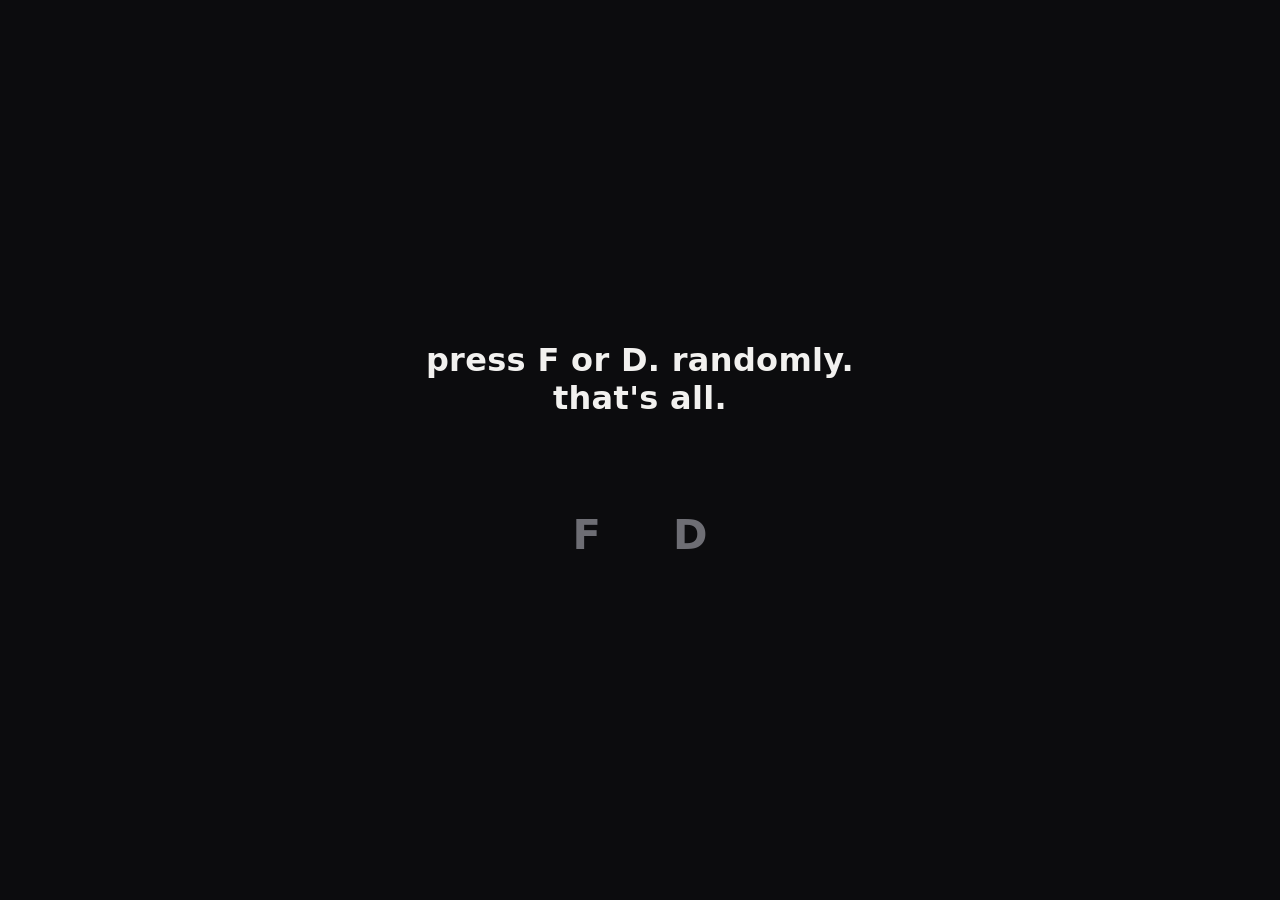
==== index.html @ d1024413 "Ease the pulse, slow drift 30%, fade node labels in over 200ms Co-Authored-By: Claude Fable 5 <norep" ====
<!doctype html>
<html lang="en">
<head>
<meta charset="utf-8">
<title>the oracle</title>
<style>
  :root{
    --void:#0C0C0E;
    --white:#F2F1EF;
    --red:#C96A5E;
    --red-hot:#E2574D;
    --dim:#6E6E74;
  }
  *{margin:0;padding:0;box-sizing:border-box}
  html,body{height:100%}
  body{
    background:var(--void);
    color:var(--white);
    font-family:Archivo,system-ui,-apple-system,sans-serif;
    overflow:hidden;
    user-select:none;
  }
  #map{position:fixed;inset:0;transition:opacity 1.4s ease}
  main{
    position:fixed;inset:0;
    display:flex;flex-direction:column;
    align-items:center;justify-content:center;text-align:center;
    pointer-events:none;
    transition:opacity 1.4s ease;
  }
  #speech{
    font-weight:700;font-size:2rem;letter-spacing:.01em;
    min-height:2.8rem;max-width:32rem;
    transition:opacity .9s ease;
  }
  #seal{
    font-weight:300;font-size:.9rem;color:var(--dim);
    letter-spacing:.05em;
    margin-top:1.1rem;min-height:1.3rem;
  }
  #seal .chip{
    display:inline-block;width:.55em;height:.8em;
    background:var(--red);opacity:.7;border-radius:1px;
    margin-right:.5em;vertical-align:-8%;
  }
  #seal .hit{color:var(--red-hot)}
  #seal .miss{color:var(--white)}
  #keys{margin-top:3.4rem;display:flex;gap:4.5rem;pointer-events:auto}
  #keys span{
    font-weight:700;font-size:2.6rem;color:var(--dim);cursor:pointer;
    transition:color .15s ease,transform .15s ease;
  }
  #keys span.lit{color:var(--white);transform:scale(1.08)}
  #readout{
    position:fixed;left:0;right:0;bottom:2.2rem;text-align:center;
    font-weight:300;font-size:.8rem;color:var(--dim);letter-spacing:.1em;
  }
  #acc{color:var(--red);margin-left:1.4rem}
  #end{
    position:fixed;inset:0;display:none;
    flex-direction:column;align-items:center;justify-content:center;
    text-align:center;background:var(--void);
    opacity:0;transition:opacity 1.6s ease;
  }
  #score{font-weight:700;font-size:2.2rem;letter-spacing:.02em}
  #tell{font-weight:300;font-size:1rem;color:var(--white);margin-top:1.6rem;max-width:30rem}
  #lore{font-weight:300;font-size:.8rem;color:var(--dim);margin-top:2.4rem;max-width:26rem;line-height:1.6}
  #actions{margin-top:3rem;display:flex;gap:3rem}
  #actions span{
    font-weight:300;font-size:.85rem;color:var(--red);
    letter-spacing:.12em;cursor:pointer;
  }
  #actions span:hover{color:var(--red-hot)}
  #credit{
    position:fixed;left:0;right:0;bottom:1.4rem;text-align:center;
    font-weight:300;font-size:.7rem;color:var(--dim);opacity:.6;letter-spacing:.08em;
  }
</style>
</head>
<body>
<canvas id="map"></canvas>
<main id="main">
  <div id="speech"></div>
  <div id="seal"></div>
  <div id="keys"><span id="keyF">F</span><span id="keyD">D</span></div>
  <div id="readout"><span id="count"></span><span id="acc"></span></div>
</main>
<div id="end">
  <div id="score"></div>
  <div id="tell"></div>
  <div id="lore">aaronson's program hit 70&ndash;80% against his students. one student
    scored 50%. he said he just used his free will.</div>
  <div id="actions"><span id="copy">copy result</span><span id="again">again</span></div>
  <div id="credit">after scott aaronson &middot; quantum computing since democritus</div>
</div>
<script>
(()=>{
'use strict';
const $=id=>document.getElementById(id);
const speechEl=$('speech'),sealEl=$('seal'),countEl=$('count'),accEl=$('acc'),
      mainEl=$('main'),endEl=$('end'),scoreEl=$('score'),tellEl=$('tell'),
      copyEl=$('copy'),againEl=$('again'),cv=$('map'),g=cv.getContext('2d');
const TOTAL=100;

/* ---------- prediction model: 5-gram with backoff ---------- */
const table=new Map(); // context string (length 0..4) -> {F,D}
const bucket=c=>{let t=table.get(c);if(!t){t={F:0,D:0};table.set(c,t)}return t};
function predict(h){
  for(let n=Math.min(4,h.length);n>=0;n--){
    const t=table.get(h.slice(h.length-n).join(''));
    if(t&&t.F!==t.D)return t.F>t.D?'F':'D';
  }
  return Math.random()<.5?'F':'D';
}
function learn(h,key){
  for(let n=0;n<=Math.min(4,h.length);n++)
    bucket(h.slice(h.length-n).join(''))[key]++;
}

/* ---------- map: 16 context nodes, real edges only ---------- */
const CTXS=[];
for(let i=0;i<16;i++)
  CTXS.push([3,2,1,0].map(b=>(i>>b)&1?'D':'F').join(''));
const nodes=CTXS.map((label,i)=>({label,bx:0,by:0,x:0,y:0,phase:i*2.39,visits:0,born:0}));
const nodeByCtx={};nodes.forEach(n=>nodeByCtx[n.label]=n);
const edges=new Map(); // "AAAA>BBBB" -> count
const pulses=[];
const PULSE_MS=600;
const DRIFT=2.1e-4;

function mulberry32(a){return function(){a|=0;a=a+0x6D2B79F5|0;let t=Math.imul(a^a>>>15,1|a);t=t+Math.imul(t^t>>>7,61|t)^t;return((t^t>>>14)>>>0)/4294967296}}

function layout(){
  // jittered grid: 2 cols x 4 rows per side band, center column kept clear
  const w=innerWidth,h=innerHeight;
  const m=Math.max(60,w*.05),cc=Math.min(260,w*.24);
  const rnd=mulberry32(7);
  const cells=[];
  for(const [x0,x1] of [[m,w/2-cc],[w/2+cc,w-m]]){
    const cw=(x1-x0)/2,ch=(h-2*m)/4;
    for(let r=0;r<4;r++)for(let c=0;c<2;c++)
      cells.push({x:x0+cw*(c+.5),y:m+ch*(r+.5),jx:cw*.5,jy:ch*.5});
  }
  const order=cells.map((_,i)=>i);
  for(let i=order.length-1;i>0;i--){
    const j=Math.floor(rnd()*(i+1));
    [order[i],order[j]]=[order[j],order[i]];
  }
  nodes.forEach((n,i)=>{
    const cell=cells[order[i]];
    n.bx=cell.x+(rnd()-.5)*cell.jx;
    n.by=cell.y+(rnd()-.5)*cell.jy;
  });
}
function resize(){
  const dpr=devicePixelRatio||1;
  cv.width=innerWidth*dpr;cv.height=innerHeight*dpr;
  g.setTransform(dpr,0,0,dpr,0,0);
  layout();
}
addEventListener('resize',resize);
resize();

function draw(now){
  requestAnimationFrame(draw);
  g.clearRect(0,0,innerWidth,innerHeight);
  for(const n of nodes){
    n.x=n.bx+Math.sin(now*DRIFT+n.phase)*12;
    n.y=n.by+Math.cos(now*DRIFT*.8+n.phase*1.7)*9;
  }
  const cur=(!done&&hist.length>=4)?hist.slice(-4).join(''):null;
  // edges: only transitions actually made
  for(const [k,c] of edges){
    const i=k.indexOf('>');
    const a=nodeByCtx[k.slice(0,i)],b=nodeByCtx[k.slice(i+1)];
    g.strokeStyle=`rgba(210,214,220,${Math.min(.14+(c-1)*.03,.38)})`;
    g.lineWidth=Math.min(.6+(c-1)*.18,2.2);
    g.beginPath();
    if(a===b)g.arc(a.x,a.y,10,0,2*Math.PI);
    else{g.moveTo(a.x,a.y);g.lineTo(b.x,b.y)}
    g.stroke();
  }
  // pulse traveling the edge just taken
  for(let i=pulses.length-1;i>=0;i--){
    const pl=pulses[i],p=(now-pl.t0)/PULSE_MS;
    if(p>=1){pulses.splice(i,1);continue}
    const q=1-Math.pow(1-p,3),alpha=.9*Math.pow(1-p,1.6); // fast start, slow fade
    let x,y;
    if(pl.a===pl.b){
      const ang=-Math.PI/2+q*2*Math.PI;
      x=pl.a.x+Math.cos(ang)*10;y=pl.a.y+Math.sin(ang)*10;
    }else{
      x=pl.a.x+(pl.b.x-pl.a.x)*q;y=pl.a.y+(pl.b.y-pl.a.y)*q;
    }
    g.fillStyle=`rgba(226,87,77,${alpha})`;
    g.beginPath();g.arc(x,y,2.4,0,2*Math.PI);g.fill();
  }
  // node labels: visible only once visited; current context glows
  g.font='11px Archivo, system-ui, sans-serif';
  g.textAlign='center';g.textBaseline='middle';
  for(const n of nodes){
    const isCur=n.label===cur;
    if(!n.visits&&!isCur)continue;
    let a=isCur?.95:Math.min(.12+n.visits*.055,.8);
    a*=Math.min(1,(now-n.born)/200); // 200ms fade-in on first appearance
    g.fillStyle=isCur?`rgba(226,87,77,${a})`:`rgba(201,106,94,${a})`;
    if(isCur){g.shadowColor='rgba(226,87,77,.8)';g.shadowBlur=10}
    g.fillText(n.label,n.x,n.y);
    g.shadowBlur=0;
  }
}
requestAnimationFrame(draw);

/* ---------- session state ---------- */
let hist=[],presses=0,correct=0,streak=0,done=false,sealed=null;
let remarks=0,lastRemark=-99;
const fired=new Set();

/* ---------- machine speech ---------- */
let fadeT=null;
function say(line,fadeMs){
  clearTimeout(fadeT);
  speechEl.style.opacity=0;
  setTimeout(()=>{
    speechEl.textContent=line;
    speechEl.style.opacity=1;
    if(fadeMs)fadeT=setTimeout(()=>speechEl.style.opacity=0,fadeMs);
  },400);
}
function tryRemark(id,line){
  if(fired.has(id)||remarks>=6||presses-lastRemark<5)return;
  fired.add(id);remarks++;lastRemark=presses;
  say(line,5000);
}
function altRate(a){
  if(a.length<2)return 0;
  let s=0;for(let i=1;i<a.length;i++)if(a[i]!==a[i-1])s++;
  return s/(a.length-1);
}

/* ---------- press flow ---------- */
let sealTimer=null;
function flash(key){
  const el=$('key'+key);
  el.classList.add('lit');
  setTimeout(()=>el.classList.remove('lit'),150);
}
function press(key){
  if(done)return;
  flash(key);
  const guess=sealed;              // committed before this press
  const hit=guess===key;
  if(hit){correct++;streak++}else streak=0;
  learn(hist,key);
  const prev=hist.length>=4?hist.slice(-4).join(''):null;
  hist.push(key);presses++;
  const cur=hist.length>=4?hist.slice(-4).join(''):null;
  if(cur){
    const n=nodeByCtx[cur];
    if(n.visits===0)n.born=performance.now();
    n.visits++;
  }
  if(prev&&cur){
    const k=prev+'>'+cur;
    edges.set(k,(edges.get(k)||0)+1);
    pulses.push({a:nodeByCtx[prev],b:nodeByCtx[cur],t0:performance.now()});
  }
  sealed=predict(hist);            // commit for the NEXT press, before it happens
  // readout: numbers only from act 2 on; accuracy only in act 3
  if(presses>=15)countEl.textContent=presses+' / '+TOTAL;
  if(presses>=30)accEl.textContent=Math.round(100*correct/presses)+'%';
  // sealed guess: act 2 onward
  if(presses+1>=16){
    if(presses>=16)
      sealEl.innerHTML=hit
        ?'<span class="hit">✓</span> it guessed '+guess+' — hit'
        :'<span class="miss">✗</span> it guessed '+guess+' — miss';
    clearTimeout(sealTimer);
    sealTimer=setTimeout(()=>{
      if(!done)sealEl.innerHTML='<span class="chip"></span>prediction sealed';
    },700);
  }
  // speech
  if(presses===10)say('keep going.',4000);
  if(presses>=31){
    if(streak===8)tryRemark('s8','that was a pattern too.');
    else if(streak===5)tryRemark('s5','you alternate when you get nervous.');
    else if(presses>=50&&correct/presses<.45)tryRemark('hard',"you're harder than most.");
    else if(presses>=46&&!fired.has('shift')&&
      Math.abs(altRate(hist.slice(-15))-altRate(hist.slice(-30,-15)))>.4)
      tryRemark('shift','trying something new. noted.');
  }
  if(presses>=TOTAL)finish();
}
addEventListener('keydown',e=>{
  if(e.repeat)return;
  const k=e.key.toLowerCase();
  if(k==='f')press('F');else if(k==='d')press('D');
});
$('keyF').addEventListener('click',()=>press('F'));
$('keyD').addEventListener('click',()=>press('D'));

/* ---------- ending ---------- */
function observation(){
  const alt=altRate(hist);
  let run=1,best=1;
  for(let i=1;i<hist.length;i++){run=hist[i]===hist[i-1]?run+1:1;if(run>best)best=run}
  if(alt>.6)return'your tell: you alternate. '+Math.round(alt*100)+'% of your presses switched keys.';
  if(best<=3)return'your tell: you never pressed the same key four times.';
  let bc=null,bp=0,bk='';
  for(const c of CTXS){
    const t=table.get(c);if(!t)continue;
    const tot=t.F+t.D;if(tot<6)continue;
    const p=Math.max(t.F,t.D)/tot;
    if(p>bp){bp=p;bc=c;bk=t.F>=t.D?'F':'D'}
  }
  if(bc&&bp>.65)return'your tell: after '+bc+' you pressed '+bk+' '+Math.round(bp*100)+'% of the time.';
  return'your longest run of one key: '+best+'.';
}
function finish(){
  done=true;
  clearTimeout(sealTimer);
  scoreEl.textContent='FREE WILL SCORE: '+(100-correct)+'%';
  tellEl.textContent=observation();
  mainEl.style.opacity=0;cv.style.opacity=0;
  setTimeout(()=>{
    endEl.style.display='flex';
    requestAnimationFrame(()=>endEl.style.opacity=1);
  },900);
}
copyEl.addEventListener('click',()=>{
  const url=location.protocol.startsWith('http')?' '+location.href:'';
  navigator.clipboard.writeText(
    'The machine predicted my keypresses '+correct+'% of the time.\n'+
    'Free Will Score: '+(100-correct)+'%. Can you be random?'+url
  ).then(()=>{copyEl.textContent='copied'});
});
againEl.addEventListener('click',()=>{
  // round two: the learned table (and the map it built) persists
  hist=[];presses=0;correct=0;streak=0;done=false;
  remarks=0;lastRemark=-99;fired.clear();
  sealed=predict(hist);
  sealEl.innerHTML='';countEl.textContent='';accEl.textContent='';
  copyEl.textContent='copy result';
  endEl.style.opacity=0;
  setTimeout(()=>{
    endEl.style.display='none';
    mainEl.style.opacity=1;cv.style.opacity=1;
  },700);
  say("press F or D. randomly. that's all.");
});

/* ---------- open ---------- */
sealed=predict(hist);
say("press F or D. randomly. that's all.");
})();
</script>
</body>
</html>
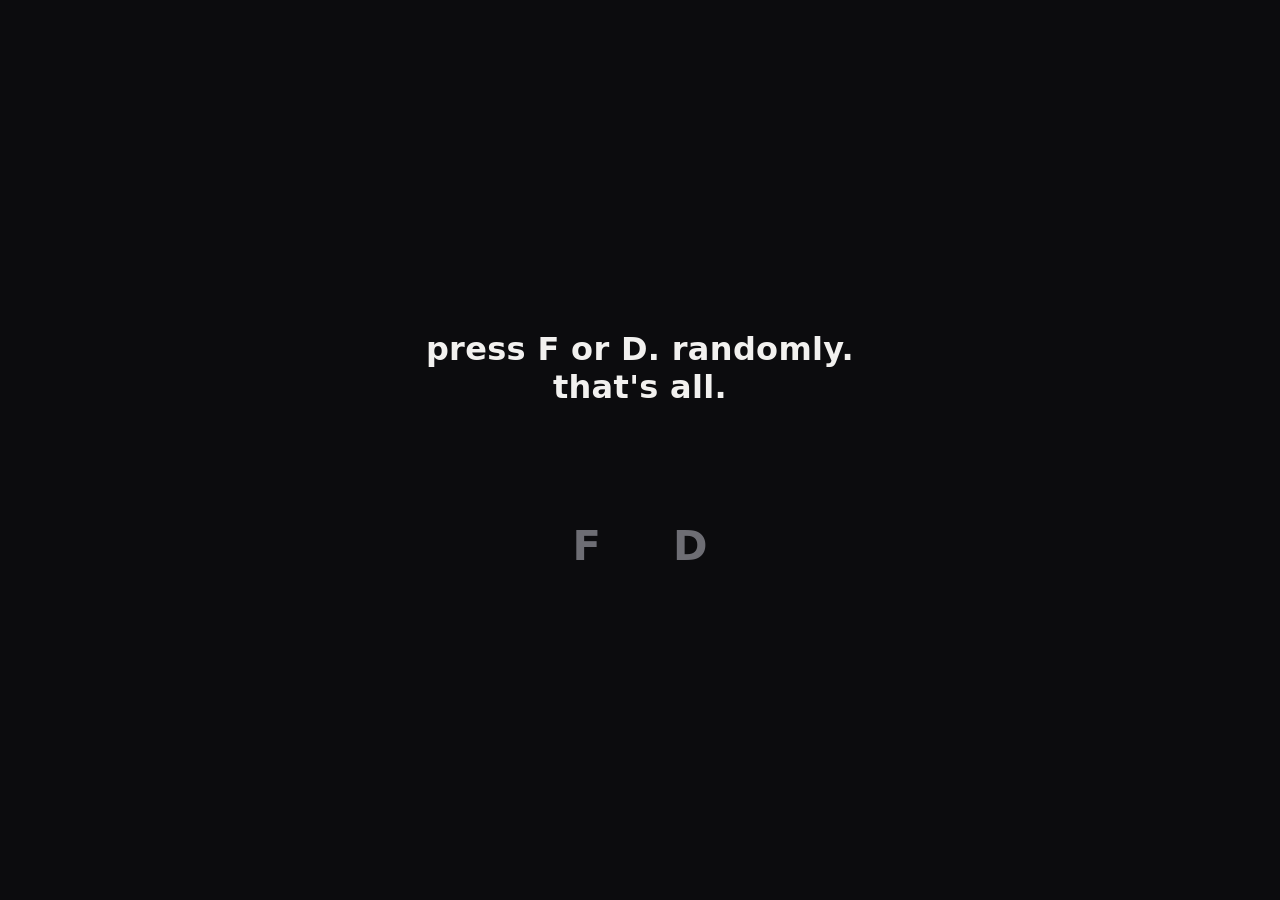
==== commit 2699c425: "Shrink seal microcopy to 0.8rem and widen its gap from the headline Co-Authored-By: Claude Fable 5 <" ====
--- a/index.html
+++ b/index.html
@@ -34,9 +34,9 @@
     transition:opacity .9s ease;
   }
   #seal{
-    font-weight:300;font-size:.9rem;color:var(--dim);
+    font-weight:300;font-size:.8rem;color:var(--dim);
     letter-spacing:.05em;
-    margin-top:1.1rem;min-height:1.3rem;
+    margin-top:2.6rem;min-height:1.2rem;
   }
   #seal .chip{
     display:inline-block;width:.55em;height:.8em;
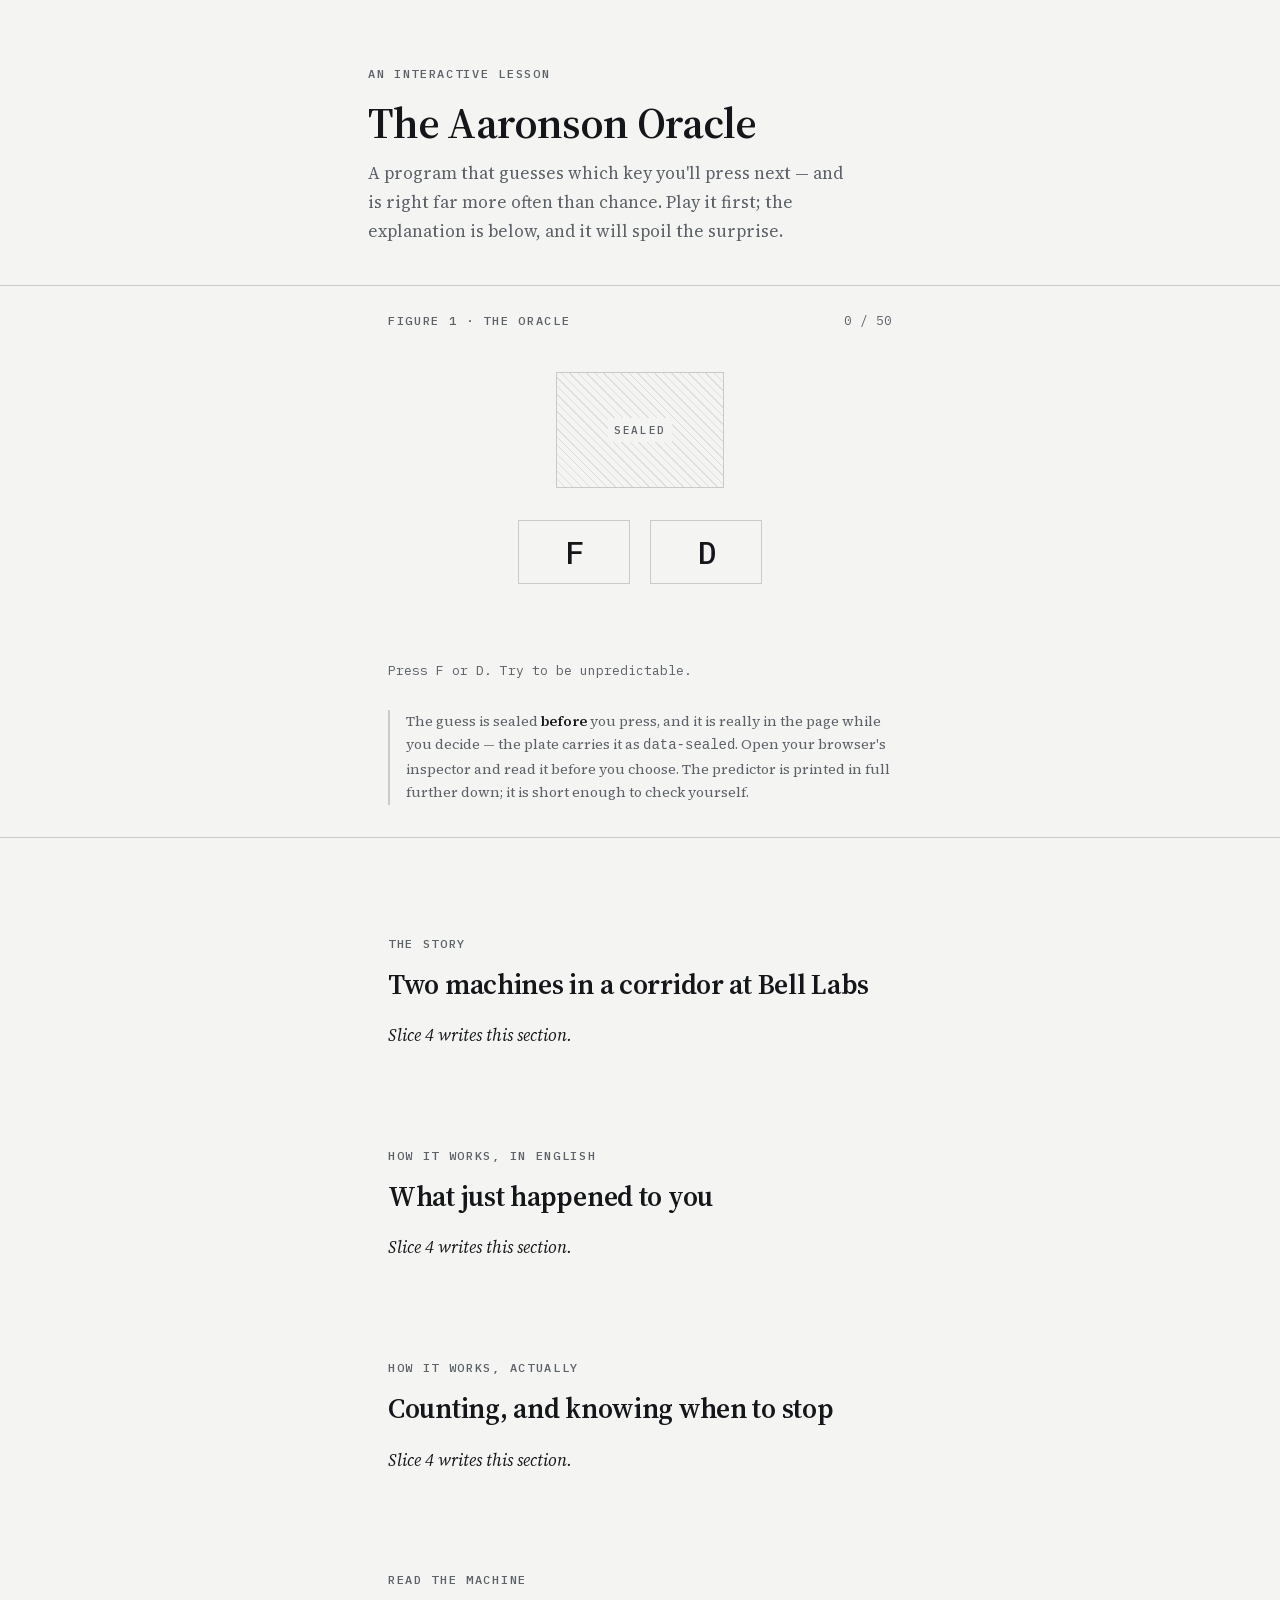
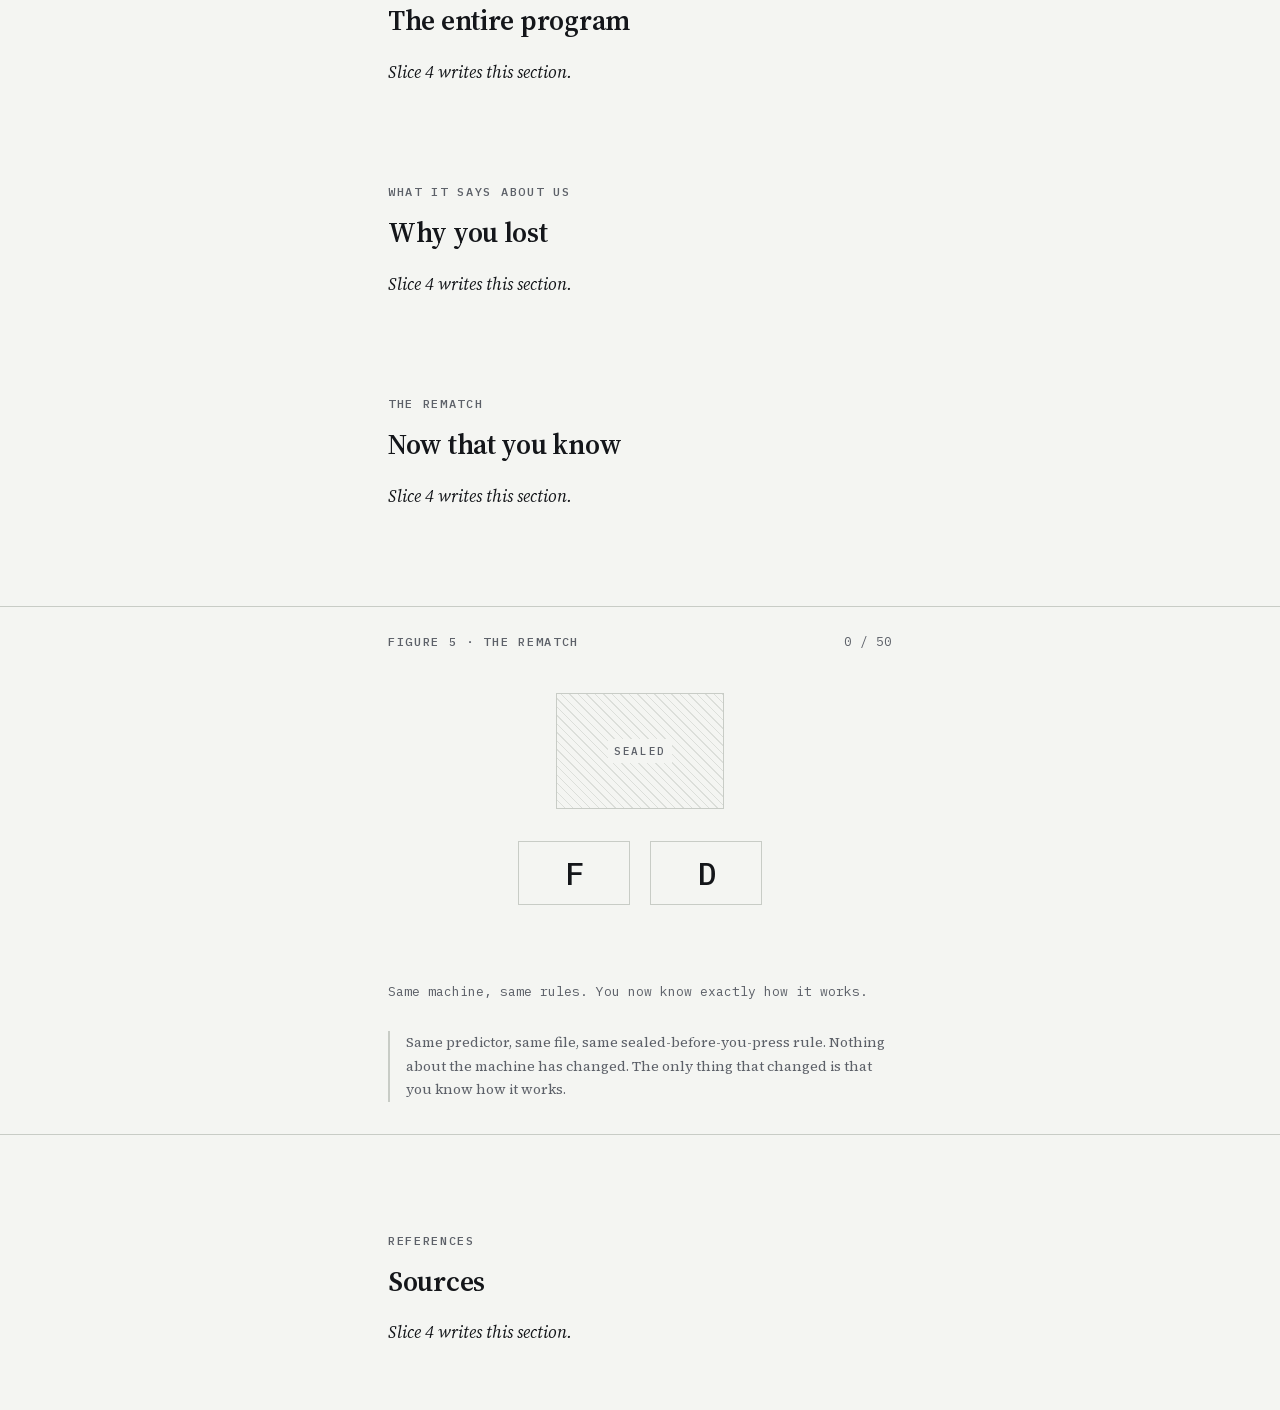
==== commit 62308e61: "Slice 3: rebuild the instrument, seal proven to commit before every press oracle.js is the predictor" ====
--- a/index.html
+++ b/index.html
@@ -2,357 +2,147 @@
 <html lang="en">
 <head>
 <meta charset="utf-8">
-<title>the oracle</title>
-<style>
-  :root{
-    --void:#0C0C0E;
-    --white:#F2F1EF;
-    --red:#C96A5E;
-    --red-hot:#E2574D;
-    --dim:#6E6E74;
-  }
-  *{margin:0;padding:0;box-sizing:border-box}
-  html,body{height:100%}
-  body{
-    background:var(--void);
-    color:var(--white);
-    font-family:Archivo,system-ui,-apple-system,sans-serif;
-    overflow:hidden;
-    user-select:none;
-  }
-  #map{position:fixed;inset:0;transition:opacity 1.4s ease}
-  main{
-    position:fixed;inset:0;
-    display:flex;flex-direction:column;
-    align-items:center;justify-content:center;text-align:center;
-    pointer-events:none;
-    transition:opacity 1.4s ease;
-  }
-  #speech{
-    font-weight:700;font-size:2rem;letter-spacing:.01em;
-    min-height:2.8rem;max-width:32rem;
-    transition:opacity .9s ease;
-  }
-  #seal{
-    font-weight:300;font-size:.8rem;color:var(--dim);
-    letter-spacing:.05em;
-    margin-top:2.6rem;min-height:1.2rem;
-  }
-  #seal .chip{
-    display:inline-block;width:.55em;height:.8em;
-    background:var(--red);opacity:.7;border-radius:1px;
-    margin-right:.5em;vertical-align:-8%;
-  }
-  #seal .hit{color:var(--red-hot)}
-  #seal .miss{color:var(--white)}
-  #keys{margin-top:3.4rem;display:flex;gap:4.5rem;pointer-events:auto}
-  #keys span{
-    font-weight:700;font-size:2.6rem;color:var(--dim);cursor:pointer;
-    transition:color .15s ease,transform .15s ease;
-  }
-  #keys span.lit{color:var(--white);transform:scale(1.08)}
-  #readout{
-    position:fixed;left:0;right:0;bottom:2.2rem;text-align:center;
-    font-weight:300;font-size:.8rem;color:var(--dim);letter-spacing:.1em;
-  }
-  #acc{color:var(--red);margin-left:1.4rem}
-  #end{
-    position:fixed;inset:0;display:none;
-    flex-direction:column;align-items:center;justify-content:center;
-    text-align:center;background:var(--void);
-    opacity:0;transition:opacity 1.6s ease;
-  }
-  #score{font-weight:700;font-size:2.2rem;letter-spacing:.02em}
-  #tell{font-weight:300;font-size:1rem;color:var(--white);margin-top:1.6rem;max-width:30rem}
-  #lore{font-weight:300;font-size:.8rem;color:var(--dim);margin-top:2.4rem;max-width:26rem;line-height:1.6}
-  #actions{margin-top:3rem;display:flex;gap:3rem}
-  #actions span{
-    font-weight:300;font-size:.85rem;color:var(--red);
-    letter-spacing:.12em;cursor:pointer;
-  }
-  #actions span:hover{color:var(--red-hot)}
-  #credit{
-    position:fixed;left:0;right:0;bottom:1.4rem;text-align:center;
-    font-weight:300;font-size:.7rem;color:var(--dim);opacity:.6;letter-spacing:.08em;
-  }
-</style>
+<meta name="viewport" content="width=device-width, initial-scale=1">
+<title>The Aaronson Oracle — an interactive lesson in human predictability</title>
+<meta name="description" content="A program that guesses whether you will press F or D — before you press it — and is right far more often than chance. Play it, then find out exactly how it works.">
+<link rel="preload" href="fonts/source-serif-4-var.woff2" as="font" type="font/woff2" crossorigin>
+<link rel="preload" href="fonts/ibm-plex-mono-400.woff2" as="font" type="font/woff2" crossorigin>
+<link rel="stylesheet" href="style.css">
 </head>
 <body>
-<canvas id="map"></canvas>
-<main id="main">
-  <div id="speech"></div>
-  <div id="seal"></div>
-  <div id="keys"><span id="keyF">F</span><span id="keyD">D</span></div>
-  <div id="readout"><span id="count"></span><span id="acc"></span></div>
+
+<a class="skip" href="#lecture">Skip to the explanation</a>
+
+<header class="masthead measure">
+  <p class="eyebrow">An interactive lesson</p>
+  <h1>The Aaronson Oracle</h1>
+  <p class="deck">A program that guesses which key you'll press next — and is
+  right far more often than chance. Play it first; the explanation is below,
+  and it will spoil the surprise.</p>
+</header>
+
+<section class="instrument" aria-label="The oracle">
+  <div class="measure">
+    <div id="oracle-first">
+      <p class="nojs">This experiment needs JavaScript. The explanation below
+      reads fine without it.</p>
+    </div>
+  </div>
+</section>
+
+<main id="lecture">
+  <article>
+
+    <section class="section measure" id="story">
+      <p class="eyebrow">The story</p>
+      <h2>Two machines in a corridor at Bell Labs</h2>
+      <p><em>Slice 4 writes this section.</em></p>
+    </section>
+
+    <section class="section measure" id="in-english">
+      <p class="eyebrow">How it works, in English</p>
+      <h2>What just happened to you</h2>
+      <p><em>Slice 4 writes this section.</em></p>
+    </section>
+
+    <section class="section measure" id="actually">
+      <p class="eyebrow">How it works, actually</p>
+      <h2>Counting, and knowing when to stop</h2>
+      <p><em>Slice 4 writes this section.</em></p>
+    </section>
+
+    <section class="section measure" id="read-the-machine">
+      <p class="eyebrow">Read the machine</p>
+      <h2>The entire program</h2>
+      <p><em>Slice 4 writes this section.</em></p>
+    </section>
+
+    <section class="section measure" id="about-us">
+      <p class="eyebrow">What it says about us</p>
+      <h2>Why you lost</h2>
+      <p><em>Slice 4 writes this section.</em></p>
+    </section>
+
+    <section class="section measure" id="rematch">
+      <p class="eyebrow">The rematch</p>
+      <h2>Now that you know</h2>
+      <p><em>Slice 4 writes this section.</em></p>
+    </section>
+
+    <section class="instrument" aria-label="The rematch">
+      <div class="measure">
+        <div id="oracle-rematch">
+          <p class="nojs">This experiment needs JavaScript.</p>
+        </div>
+      </div>
+    </section>
+
+    <section class="section measure" id="references">
+      <p class="eyebrow">References</p>
+      <h2>Sources</h2>
+      <p><em>Slice 4 writes this section.</em></p>
+    </section>
+
+  </article>
 </main>
-<div id="end">
-  <div id="score"></div>
-  <div id="tell"></div>
-  <div id="lore">aaronson's program hit 70&ndash;80% against his students. one student
-    scored 50%. he said he just used his free will.</div>
-  <div id="actions"><span id="copy">copy result</span><span id="again">again</span></div>
-  <div id="credit">after scott aaronson &middot; quantum computing since democritus</div>
-</div>
+
+<script src="oracle.js"></script>
+<script src="game.js"></script>
 <script>
-(()=>{
-'use strict';
-const $=id=>document.getElementById(id);
-const speechEl=$('speech'),sealEl=$('seal'),countEl=$('count'),accEl=$('acc'),
-      mainEl=$('main'),endEl=$('end'),scoreEl=$('score'),tellEl=$('tell'),
-      copyEl=$('copy'),againEl=$('again'),cv=$('map'),g=cv.getContext('2d');
-const TOTAL=100;
+(function () {
+  'use strict';
 
-/* ---------- prediction model: 5-gram with backoff ---------- */
-const table=new Map(); // context string (length 0..4) -> {F,D}
-const bucket=c=>{let t=table.get(c);if(!t){t={F:0,D:0};table.set(c,t)}return t};
-function predict(h){
-  for(let n=Math.min(4,h.length);n>=0;n--){
-    const t=table.get(h.slice(h.length-n).join(''));
-    if(t&&t.F!==t.D)return t.F>t.D?'F':'D';
-  }
-  return Math.random()<.5?'F':'D';
-}
-function learn(h,key){
-  for(let n=0;n<=Math.min(4,h.length);n++)
-    bucket(h.slice(h.length-n).join(''))[key]++;
-}
+  createInstrument(document.getElementById('oracle-first'), {
+    id: 'first',
+    label: 'Figure 1 · The oracle',
+    target: 50,
+    extendTo: 100,
+    prompt: 'Press F or D. Try to be unpredictable.',
+    believe: 'The guess is sealed <strong>before</strong> you press, and it is ' +
+      'really in the page while you decide — the plate carries it as ' +
+      '<code>data-sealed</code>. Open your browser\'s inspector and read it ' +
+      'before you choose. The predictor is printed in full further down; it ' +
+      'is short enough to check yourself.',
+    summary: function (pct, hit, n) {
+      if (pct >= 60) {
+        return 'The oracle predicted you ' + pct + '% of the time. A coin would ' +
+          'have managed 50%. Scroll down to find out what it saw.';
+      }
+      if (pct >= 50) {
+        return 'The oracle predicted you ' + pct + '% of the time — barely better ' +
+          'than a coin. That is a good result. Scroll down to find out what it ' +
+          'was looking for, and why most people do worse.';
+      }
+      return 'The oracle predicted you ' + pct + '% of the time, which is worse ' +
+        'than a coin would have done. Over ' + n + ' presses that can happen by ' +
+        'luck, but it is uncommon. Scroll down to see what it was trying to do.';
+    }
+  });
 
-/* ---------- map: 16 context nodes, real edges only ---------- */
-const CTXS=[];
-for(let i=0;i<16;i++)
-  CTXS.push([3,2,1,0].map(b=>(i>>b)&1?'D':'F').join(''));
-const nodes=CTXS.map((label,i)=>({label,bx:0,by:0,x:0,y:0,phase:i*2.39,visits:0,born:0}));
-const nodeByCtx={};nodes.forEach(n=>nodeByCtx[n.label]=n);
-const edges=new Map(); // "AAAA>BBBB" -> count
-const pulses=[];
-const PULSE_MS=600;
-const DRIFT=2.1e-4;
-
-function mulberry32(a){return function(){a|=0;a=a+0x6D2B79F5|0;let t=Math.imul(a^a>>>15,1|a);t=t+Math.imul(t^t>>>7,61|t)^t;return((t^t>>>14)>>>0)/4294967296}}
-
-function layout(){
-  // jittered grid: 2 cols x 4 rows per side band, center column kept clear
-  const w=innerWidth,h=innerHeight;
-  const m=Math.max(60,w*.05),cc=Math.min(260,w*.24);
-  const rnd=mulberry32(7);
-  const cells=[];
-  for(const [x0,x1] of [[m,w/2-cc],[w/2+cc,w-m]]){
-    const cw=(x1-x0)/2,ch=(h-2*m)/4;
-    for(let r=0;r<4;r++)for(let c=0;c<2;c++)
-      cells.push({x:x0+cw*(c+.5),y:m+ch*(r+.5),jx:cw*.5,jy:ch*.5});
-  }
-  const order=cells.map((_,i)=>i);
-  for(let i=order.length-1;i>0;i--){
-    const j=Math.floor(rnd()*(i+1));
-    [order[i],order[j]]=[order[j],order[i]];
-  }
-  nodes.forEach((n,i)=>{
-    const cell=cells[order[i]];
-    n.bx=cell.x+(rnd()-.5)*cell.jx;
-    n.by=cell.y+(rnd()-.5)*cell.jy;
+  createInstrument(document.getElementById('oracle-rematch'), {
+    id: 'rematch',
+    label: 'Figure 5 · The rematch',
+    target: 50,
+    extendTo: 0,
+    prompt: 'Same machine, same rules. You now know exactly how it works.',
+    believe: 'Same predictor, same file, same sealed-before-you-press rule. ' +
+      'Nothing about the machine has changed. The only thing that changed is ' +
+      'that you know how it works.',
+    summary: function (pct, hit, n) {
+      if (pct >= 55) {
+        return 'Knowing the algorithm did not save you. That is the finding, and ' +
+          'it is the same one Aaronson reported about himself.';
+      }
+      if (pct >= 45) {
+        return 'You held it near chance. Worth asking honestly: did you find a ' +
+          'source of randomness outside your own head — a rhythm, a rule, ' +
+          'something you were reading off? That is how it is usually done.';
+      }
+      return 'You beat it, and comfortably. Worth asking honestly what you used, ' +
+        'because the reliable methods all amount to taking the decision out of ' +
+        'your own head.';
+    }
   });
-}
-function resize(){
-  const dpr=devicePixelRatio||1;
-  cv.width=innerWidth*dpr;cv.height=innerHeight*dpr;
-  g.setTransform(dpr,0,0,dpr,0,0);
-  layout();
-}
-addEventListener('resize',resize);
-resize();
-
-function draw(now){
-  requestAnimationFrame(draw);
-  g.clearRect(0,0,innerWidth,innerHeight);
-  for(const n of nodes){
-    n.x=n.bx+Math.sin(now*DRIFT+n.phase)*12;
-    n.y=n.by+Math.cos(now*DRIFT*.8+n.phase*1.7)*9;
-  }
-  const cur=(!done&&hist.length>=4)?hist.slice(-4).join(''):null;
-  // edges: only transitions actually made
-  for(const [k,c] of edges){
-    const i=k.indexOf('>');
-    const a=nodeByCtx[k.slice(0,i)],b=nodeByCtx[k.slice(i+1)];
-    g.strokeStyle=`rgba(210,214,220,${Math.min(.14+(c-1)*.03,.38)})`;
-    g.lineWidth=Math.min(.6+(c-1)*.18,2.2);
-    g.beginPath();
-    if(a===b)g.arc(a.x,a.y,10,0,2*Math.PI);
-    else{g.moveTo(a.x,a.y);g.lineTo(b.x,b.y)}
-    g.stroke();
-  }
-  // pulse traveling the edge just taken
-  for(let i=pulses.length-1;i>=0;i--){
-    const pl=pulses[i],p=(now-pl.t0)/PULSE_MS;
-    if(p>=1){pulses.splice(i,1);continue}
-    const q=1-Math.pow(1-p,3),alpha=.9*Math.pow(1-p,1.6); // fast start, slow fade
-    let x,y;
-    if(pl.a===pl.b){
-      const ang=-Math.PI/2+q*2*Math.PI;
-      x=pl.a.x+Math.cos(ang)*10;y=pl.a.y+Math.sin(ang)*10;
-    }else{
-      x=pl.a.x+(pl.b.x-pl.a.x)*q;y=pl.a.y+(pl.b.y-pl.a.y)*q;
-    }
-    g.fillStyle=`rgba(226,87,77,${alpha})`;
-    g.beginPath();g.arc(x,y,2.4,0,2*Math.PI);g.fill();
-  }
-  // node labels: visible only once visited; current context glows
-  g.font='11px Archivo, system-ui, sans-serif';
-  g.textAlign='center';g.textBaseline='middle';
-  for(const n of nodes){
-    const isCur=n.label===cur;
-    if(!n.visits&&!isCur)continue;
-    let a=isCur?.95:Math.min(.12+n.visits*.055,.8);
-    a*=Math.min(1,(now-n.born)/200); // 200ms fade-in on first appearance
-    g.fillStyle=isCur?`rgba(226,87,77,${a})`:`rgba(201,106,94,${a})`;
-    if(isCur){g.shadowColor='rgba(226,87,77,.8)';g.shadowBlur=10}
-    g.fillText(n.label,n.x,n.y);
-    g.shadowBlur=0;
-  }
-}
-requestAnimationFrame(draw);
-
-/* ---------- session state ---------- */
-let hist=[],presses=0,correct=0,streak=0,done=false,sealed=null;
-let remarks=0,lastRemark=-99;
-const fired=new Set();
-
-/* ---------- machine speech ---------- */
-let fadeT=null;
-function say(line,fadeMs){
-  clearTimeout(fadeT);
-  speechEl.style.opacity=0;
-  setTimeout(()=>{
-    speechEl.textContent=line;
-    speechEl.style.opacity=1;
-    if(fadeMs)fadeT=setTimeout(()=>speechEl.style.opacity=0,fadeMs);
-  },400);
-}
-function tryRemark(id,line){
-  if(fired.has(id)||remarks>=6||presses-lastRemark<5)return;
-  fired.add(id);remarks++;lastRemark=presses;
-  say(line,5000);
-}
-function altRate(a){
-  if(a.length<2)return 0;
-  let s=0;for(let i=1;i<a.length;i++)if(a[i]!==a[i-1])s++;
-  return s/(a.length-1);
-}
-
-/* ---------- press flow ---------- */
-let sealTimer=null;
-function flash(key){
-  const el=$('key'+key);
-  el.classList.add('lit');
-  setTimeout(()=>el.classList.remove('lit'),150);
-}
-function press(key){
-  if(done)return;
-  flash(key);
-  const guess=sealed;              // committed before this press
-  const hit=guess===key;
-  if(hit){correct++;streak++}else streak=0;
-  learn(hist,key);
-  const prev=hist.length>=4?hist.slice(-4).join(''):null;
-  hist.push(key);presses++;
-  const cur=hist.length>=4?hist.slice(-4).join(''):null;
-  if(cur){
-    const n=nodeByCtx[cur];
-    if(n.visits===0)n.born=performance.now();
-    n.visits++;
-  }
-  if(prev&&cur){
-    const k=prev+'>'+cur;
-    edges.set(k,(edges.get(k)||0)+1);
-    pulses.push({a:nodeByCtx[prev],b:nodeByCtx[cur],t0:performance.now()});
-  }
-  sealed=predict(hist);            // commit for the NEXT press, before it happens
-  // readout: numbers only from act 2 on; accuracy only in act 3
-  if(presses>=15)countEl.textContent=presses+' / '+TOTAL;
-  if(presses>=30)accEl.textContent=Math.round(100*correct/presses)+'%';
-  // sealed guess: act 2 onward
-  if(presses+1>=16){
-    if(presses>=16)
-      sealEl.innerHTML=hit
-        ?'<span class="hit">✓</span> it guessed '+guess+' — hit'
-        :'<span class="miss">✗</span> it guessed '+guess+' — miss';
-    clearTimeout(sealTimer);
-    sealTimer=setTimeout(()=>{
-      if(!done)sealEl.innerHTML='<span class="chip"></span>prediction sealed';
-    },700);
-  }
-  // speech
-  if(presses===10)say('keep going.',4000);
-  if(presses>=31){
-    if(streak===8)tryRemark('s8','that was a pattern too.');
-    else if(streak===5)tryRemark('s5','you alternate when you get nervous.');
-    else if(presses>=50&&correct/presses<.45)tryRemark('hard',"you're harder than most.");
-    else if(presses>=46&&!fired.has('shift')&&
-      Math.abs(altRate(hist.slice(-15))-altRate(hist.slice(-30,-15)))>.4)
-      tryRemark('shift','trying something new. noted.');
-  }
-  if(presses>=TOTAL)finish();
-}
-addEventListener('keydown',e=>{
-  if(e.repeat)return;
-  const k=e.key.toLowerCase();
-  if(k==='f')press('F');else if(k==='d')press('D');
-});
-$('keyF').addEventListener('click',()=>press('F'));
-$('keyD').addEventListener('click',()=>press('D'));
-
-/* ---------- ending ---------- */
-function observation(){
-  const alt=altRate(hist);
-  let run=1,best=1;
-  for(let i=1;i<hist.length;i++){run=hist[i]===hist[i-1]?run+1:1;if(run>best)best=run}
-  if(alt>.6)return'your tell: you alternate. '+Math.round(alt*100)+'% of your presses switched keys.';
-  if(best<=3)return'your tell: you never pressed the same key four times.';
-  let bc=null,bp=0,bk='';
-  for(const c of CTXS){
-    const t=table.get(c);if(!t)continue;
-    const tot=t.F+t.D;if(tot<6)continue;
-    const p=Math.max(t.F,t.D)/tot;
-    if(p>bp){bp=p;bc=c;bk=t.F>=t.D?'F':'D'}
-  }
-  if(bc&&bp>.65)return'your tell: after '+bc+' you pressed '+bk+' '+Math.round(bp*100)+'% of the time.';
-  return'your longest run of one key: '+best+'.';
-}
-function finish(){
-  done=true;
-  clearTimeout(sealTimer);
-  scoreEl.textContent='FREE WILL SCORE: '+(100-correct)+'%';
-  tellEl.textContent=observation();
-  mainEl.style.opacity=0;cv.style.opacity=0;
-  setTimeout(()=>{
-    endEl.style.display='flex';
-    requestAnimationFrame(()=>endEl.style.opacity=1);
-  },900);
-}
-copyEl.addEventListener('click',()=>{
-  const url=location.protocol.startsWith('http')?' '+location.href:'';
-  navigator.clipboard.writeText(
-    'The machine predicted my keypresses '+correct+'% of the time.\n'+
-    'Free Will Score: '+(100-correct)+'%. Can you be random?'+url
-  ).then(()=>{copyEl.textContent='copied'});
-});
-againEl.addEventListener('click',()=>{
-  // round two: the learned table (and the map it built) persists
-  hist=[];presses=0;correct=0;streak=0;done=false;
-  remarks=0;lastRemark=-99;fired.clear();
-  sealed=predict(hist);
-  sealEl.innerHTML='';countEl.textContent='';accEl.textContent='';
-  copyEl.textContent='copy result';
-  endEl.style.opacity=0;
-  setTimeout(()=>{
-    endEl.style.display='none';
-    mainEl.style.opacity=1;cv.style.opacity=1;
-  },700);
-  say("press F or D. randomly. that's all.");
-});
-
-/* ---------- open ---------- */
-sealed=predict(hist);
-say("press F or D. randomly. that's all.");
 })();
 </script>
 </body>
--- a/style.css
+++ b/style.css
@@ -0,0 +1,221 @@
+/* The Aaronson Oracle — the design system described in DESIGN.md. */
+
+@font-face{font-family:'Source Serif 4';src:url('fonts/source-serif-4-var.woff2') format('woff2');
+  font-weight:200 900;font-style:normal;font-display:swap}
+@font-face{font-family:'Source Serif 4';src:url('fonts/source-serif-4-var-italic.woff2') format('woff2');
+  font-weight:200 900;font-style:italic;font-display:swap}
+@font-face{font-family:'IBM Plex Mono';src:url('fonts/ibm-plex-mono-400.woff2') format('woff2');
+  font-weight:400;font-style:normal;font-display:swap}
+@font-face{font-family:'IBM Plex Mono';src:url('fonts/ibm-plex-mono-500.woff2') format('woff2');
+  font-weight:500;font-style:normal;font-display:swap}
+@font-face{font-family:'IBM Plex Mono';src:url('fonts/ibm-plex-mono-600.woff2') format('woff2');
+  font-weight:600;font-style:normal;font-display:swap}
+
+:root{
+  --vellum:#F4F5F2;
+  --ink:#14161A;
+  --graphite:#5C6068;
+  --hairline:#C8CCC6;
+  --relay:#1B4D8F;
+  --filament:#C4442A;
+
+  --measure:34rem;
+  --wide:48rem;
+
+  --serif:'Source Serif 4',Georgia,'Times New Roman',serif;
+  --mono:'IBM Plex Mono',ui-monospace,SFMono-Regular,Menlo,monospace;
+}
+
+*{margin:0;padding:0;box-sizing:border-box}
+html{-webkit-text-size-adjust:100%;scroll-behavior:smooth}
+@media (prefers-reduced-motion:reduce){html{scroll-behavior:auto}}
+
+body{
+  background:var(--vellum);
+  color:var(--ink);
+  font-family:var(--serif);
+  font-size:1.0625rem;
+  line-height:1.68;
+  font-synthesis-weight:none;
+  text-rendering:optimizeLegibility;
+}
+
+.measure{max-width:var(--measure);margin-inline:auto;padding-inline:20px}
+.wide{max-width:var(--wide);margin-inline:auto;padding-inline:20px}
+
+.eyebrow{
+  font-family:var(--mono);font-weight:500;font-size:.75rem;
+  text-transform:uppercase;letter-spacing:.14em;color:var(--graphite);
+}
+
+a{color:var(--relay);text-underline-offset:.15em;text-decoration-color:var(--hairline)}
+a:hover{text-decoration-color:var(--relay)}
+:focus-visible{outline:2px solid var(--relay);outline-offset:2px}
+
+.skip{position:absolute;left:-9999px}
+.skip:focus{left:20px;top:12px;background:var(--vellum);padding:8px 12px;
+  border:1px solid var(--relay);z-index:10}
+
+/* ---------------------------------------------------------- masthead */
+.masthead{padding:64px 0 40px}
+.masthead h1{
+  font-weight:600;font-size:2.75rem;line-height:1.12;letter-spacing:-.02em;
+  margin:14px 0 12px;
+}
+.deck{font-size:1.0625rem;color:var(--graphite);max-width:30rem}
+
+/* -------------------------------------------------------- instrument */
+.instrument{border-block:1px solid var(--hairline);padding:24px 0 32px}
+.inst-head{
+  display:flex;justify-content:space-between;align-items:baseline;
+  gap:16px;margin-bottom:40px;
+}
+.count{font-family:var(--mono);font-size:.8125rem;color:var(--graphite);
+  font-variant-numeric:tabular-nums;white-space:nowrap}
+.stage{display:flex;flex-direction:column;align-items:center}
+
+.plate{
+  position:relative;width:168px;height:116px;
+  border:1px solid var(--hairline);background:var(--vellum);
+  display:grid;place-items:center;overflow:hidden;
+}
+.guess{font-family:var(--mono);font-weight:500;font-size:3rem;
+  color:var(--relay);line-height:1}
+.cover{
+  position:absolute;inset:0;display:grid;place-items:center;
+  background:repeating-linear-gradient(45deg,transparent 0 5px,
+    rgba(200,204,198,.55) 5px 6px);
+  background-color:var(--vellum);
+  transition:transform .18s cubic-bezier(.2,.7,.3,1);
+}
+.cover span{
+  font-family:var(--mono);font-weight:500;font-size:.6875rem;
+  text-transform:uppercase;letter-spacing:.14em;color:var(--graphite);
+  background:var(--vellum);padding:3px 6px;
+}
+.plate.is-open .cover{transform:translateY(-100%)}
+
+.keys{display:flex;gap:20px;margin-top:32px;width:100%;justify-content:center}
+.key{
+  font-family:var(--mono);font-weight:500;font-size:2rem;
+  color:var(--ink);background:var(--vellum);
+  border:1px solid var(--hairline);
+  min-width:112px;height:64px;
+  display:grid;place-items:center;cursor:pointer;
+  touch-action:manipulation;user-select:none;-webkit-user-select:none;
+  -webkit-tap-highlight-color:transparent;
+  transition:color .09s linear,transform .09s linear;
+}
+.key.is-struck{color:var(--relay);transform:translateY(1px)}
+.key[disabled]{cursor:default;opacity:.45}
+
+.tally{display:flex;flex-wrap:wrap;gap:3px;margin-top:40px;
+  min-height:18px;width:100%}
+.pip{width:7px;height:7px;border:1px solid var(--hairline);flex:0 0 auto}
+.pip.is-hit{background:var(--filament);border-color:var(--filament)}
+
+.readout{
+  font-family:var(--mono);font-size:.8125rem;color:var(--graphite);
+  margin-top:18px;font-variant-numeric:tabular-nums;width:100%;
+}
+
+.endstate{border-top:1px solid var(--hairline);margin-top:32px;
+  padding-top:24px;width:100%}
+.endstate[hidden]{display:none}
+.bars{display:grid;grid-template-columns:auto 1fr auto;gap:8px 14px;
+  align-items:center;margin-top:14px}
+.bars .lab{font-family:var(--mono);font-size:.75rem;color:var(--graphite);
+  text-transform:uppercase;letter-spacing:.1em;white-space:nowrap}
+.bars .track{display:block;height:10px;background:var(--vellum);
+  border:1px solid var(--hairline)}
+.bars .fill{display:block;height:100%;background:var(--relay)}
+.bars .fill.you{background:var(--filament)}
+.bars .fill.ghost{background:repeating-linear-gradient(45deg,
+  transparent 0 4px,var(--hairline) 4px 5px)}
+.bars .num{font-family:var(--mono);font-size:.8125rem;color:var(--graphite);
+  font-variant-numeric:tabular-nums}
+
+.endnote{margin-top:20px;font-size:.9375rem}
+.actions{display:flex;flex-wrap:wrap;gap:12px;margin-top:20px}
+.btn{
+  font-family:var(--mono);font-size:.75rem;text-transform:uppercase;
+  letter-spacing:.1em;color:var(--relay);background:var(--vellum);
+  border:1px solid var(--hairline);padding:10px 16px;cursor:pointer;
+  touch-action:manipulation;
+}
+.btn:hover{border-color:var(--relay)}
+
+.believe{
+  font-size:.875rem;color:var(--graphite);margin-top:28px;
+  border-left:2px solid var(--hairline);padding-left:16px;width:100%;
+}
+.believe strong{font-weight:600;color:var(--ink)}
+
+.nojs{font-size:.9375rem;color:var(--graphite);text-align:center;
+  padding:32px 0}
+
+/* ----------------------------------------------------------- article */
+#lecture{padding-top:96px}
+.instrument + .section{margin-top:96px}
+.section{margin-bottom:96px}
+.section:last-child{margin-bottom:64px}
+.section h2{
+  font-weight:600;font-size:1.75rem;letter-spacing:-.01em;line-height:1.2;
+  margin:10px 0 20px;
+}
+.section h3{font-weight:600;font-size:1.1875rem;margin:32px 0 12px}
+.section p{margin-bottom:1.15em}
+.section p:last-child{margin-bottom:0}
+.section ol,.section ul{margin:0 0 1.15em 1.4em}
+.section li{margin-bottom:.4em}
+
+blockquote{
+  margin:28px 0;padding-left:24px;border-left:2px solid var(--hairline);
+  font-style:italic;
+}
+blockquote p{margin-bottom:.7em}
+blockquote cite{
+  display:block;font-family:var(--mono);font-style:normal;
+  font-size:.75rem;color:var(--graphite);margin-top:10px;
+  text-transform:uppercase;letter-spacing:.1em;line-height:1.5;
+}
+
+figure{margin:40px auto}
+figcaption{font-size:.875rem;color:var(--graphite);margin-top:12px;
+  line-height:1.5}
+figcaption b{font-family:var(--mono);font-weight:500;font-size:.75rem;
+  text-transform:uppercase;letter-spacing:.14em;color:var(--graphite);
+  margin-right:8px}
+
+.codeblock{
+  border:1px solid var(--hairline);padding:18px 20px;
+  font-family:var(--mono);font-size:.8125rem;line-height:1.7;
+  overflow-x:auto;white-space:pre;tab-size:2;
+  background:var(--vellum);
+}
+.codeblock .ln{display:inline-block;width:2ch;text-align:right;
+  color:var(--graphite);opacity:.45;user-select:none;margin-right:18px}
+.codeblock .cm{color:var(--graphite)}
+
+.refs{font-size:.9375rem}
+.refs li{margin-bottom:.75em}
+
+/* ------------------------------------------------------- breakpoints */
+@media (max-width:47.99rem){
+  .masthead{padding:40px 0 32px}
+  .masthead h1{font-size:2rem}
+  #lecture{padding-top:64px}
+  .instrument + .section{margin-top:64px}
+  .section{margin-bottom:64px}
+  .section h2{font-size:1.5rem}
+  .plate{width:140px;height:96px}
+  .guess{font-size:2.5rem}
+  .keys{gap:12px}
+  .key{font-size:1.75rem;height:56px;flex:1 1 0;min-width:0}
+}
+
+@media (prefers-reduced-motion:reduce){
+  .cover{transition:opacity .01s linear}
+  .plate.is-open .cover{transform:none;opacity:0}
+  .key{transition:none}
+}
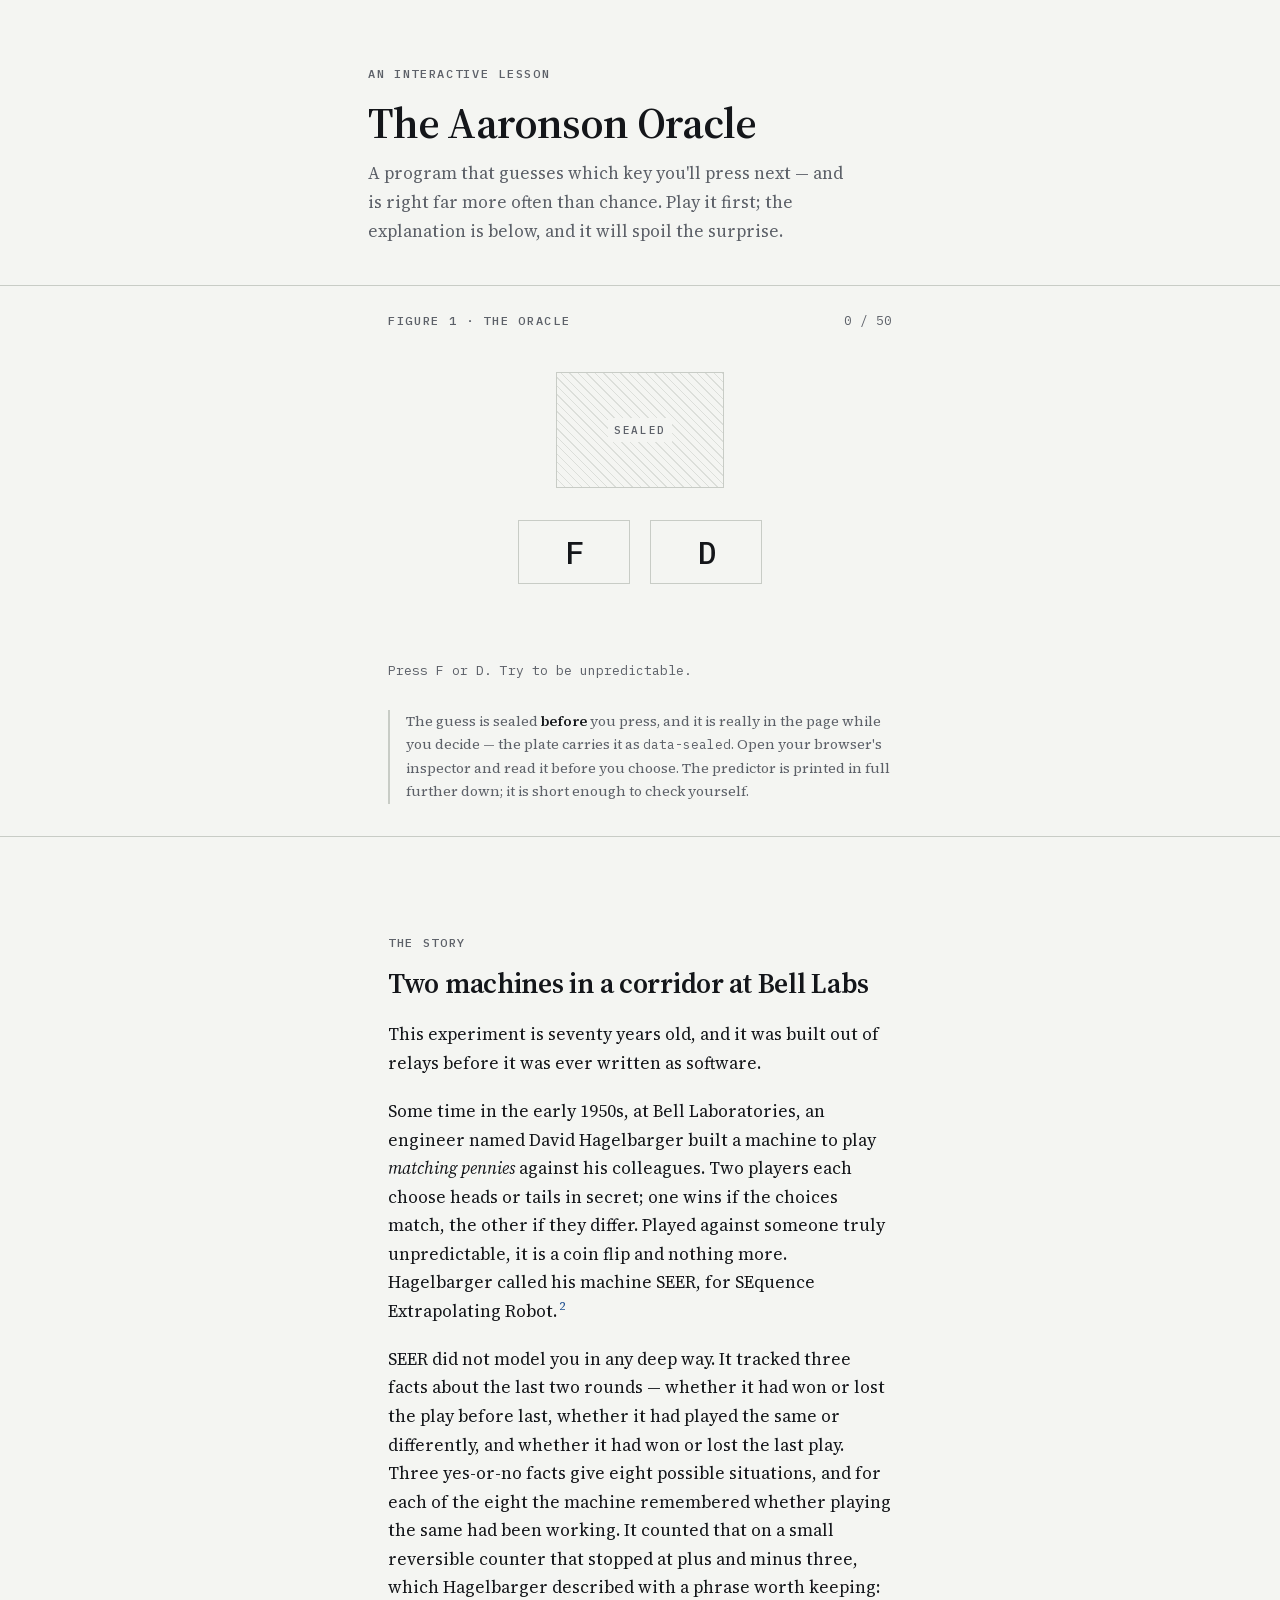
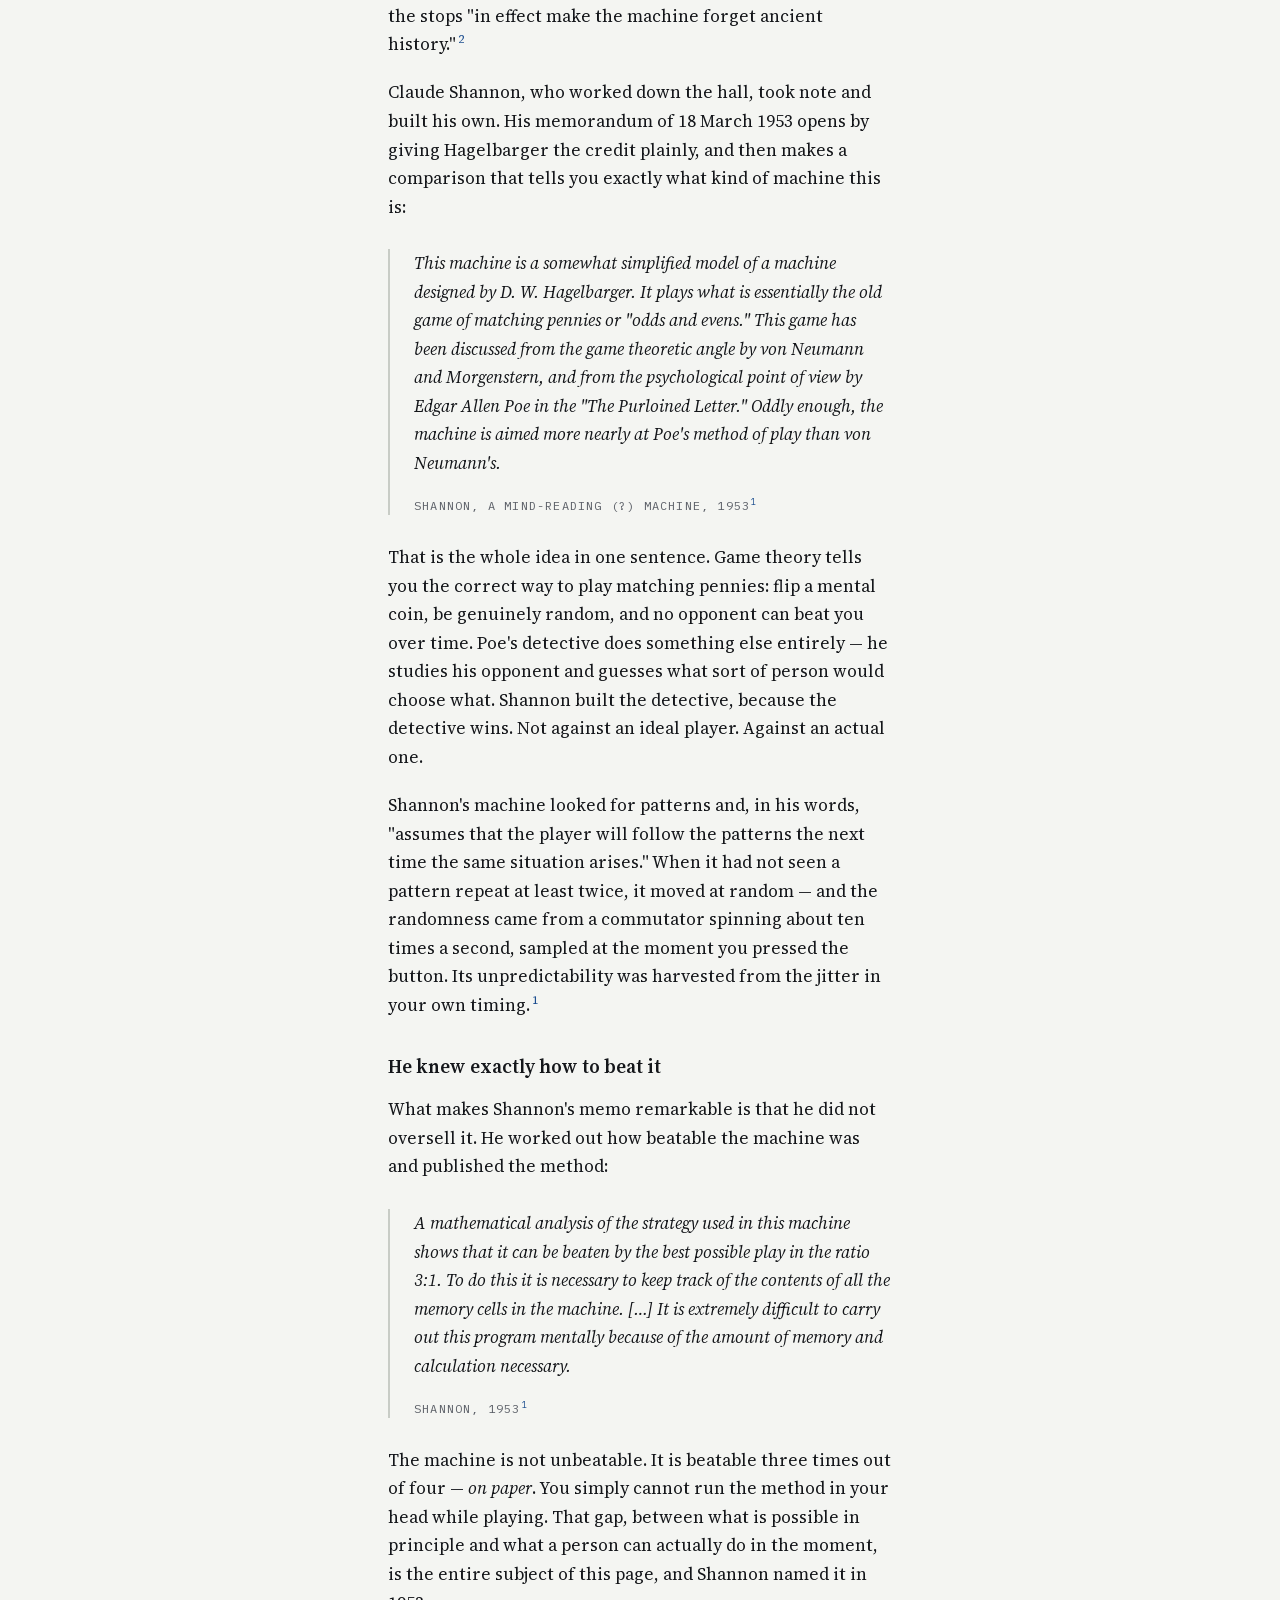
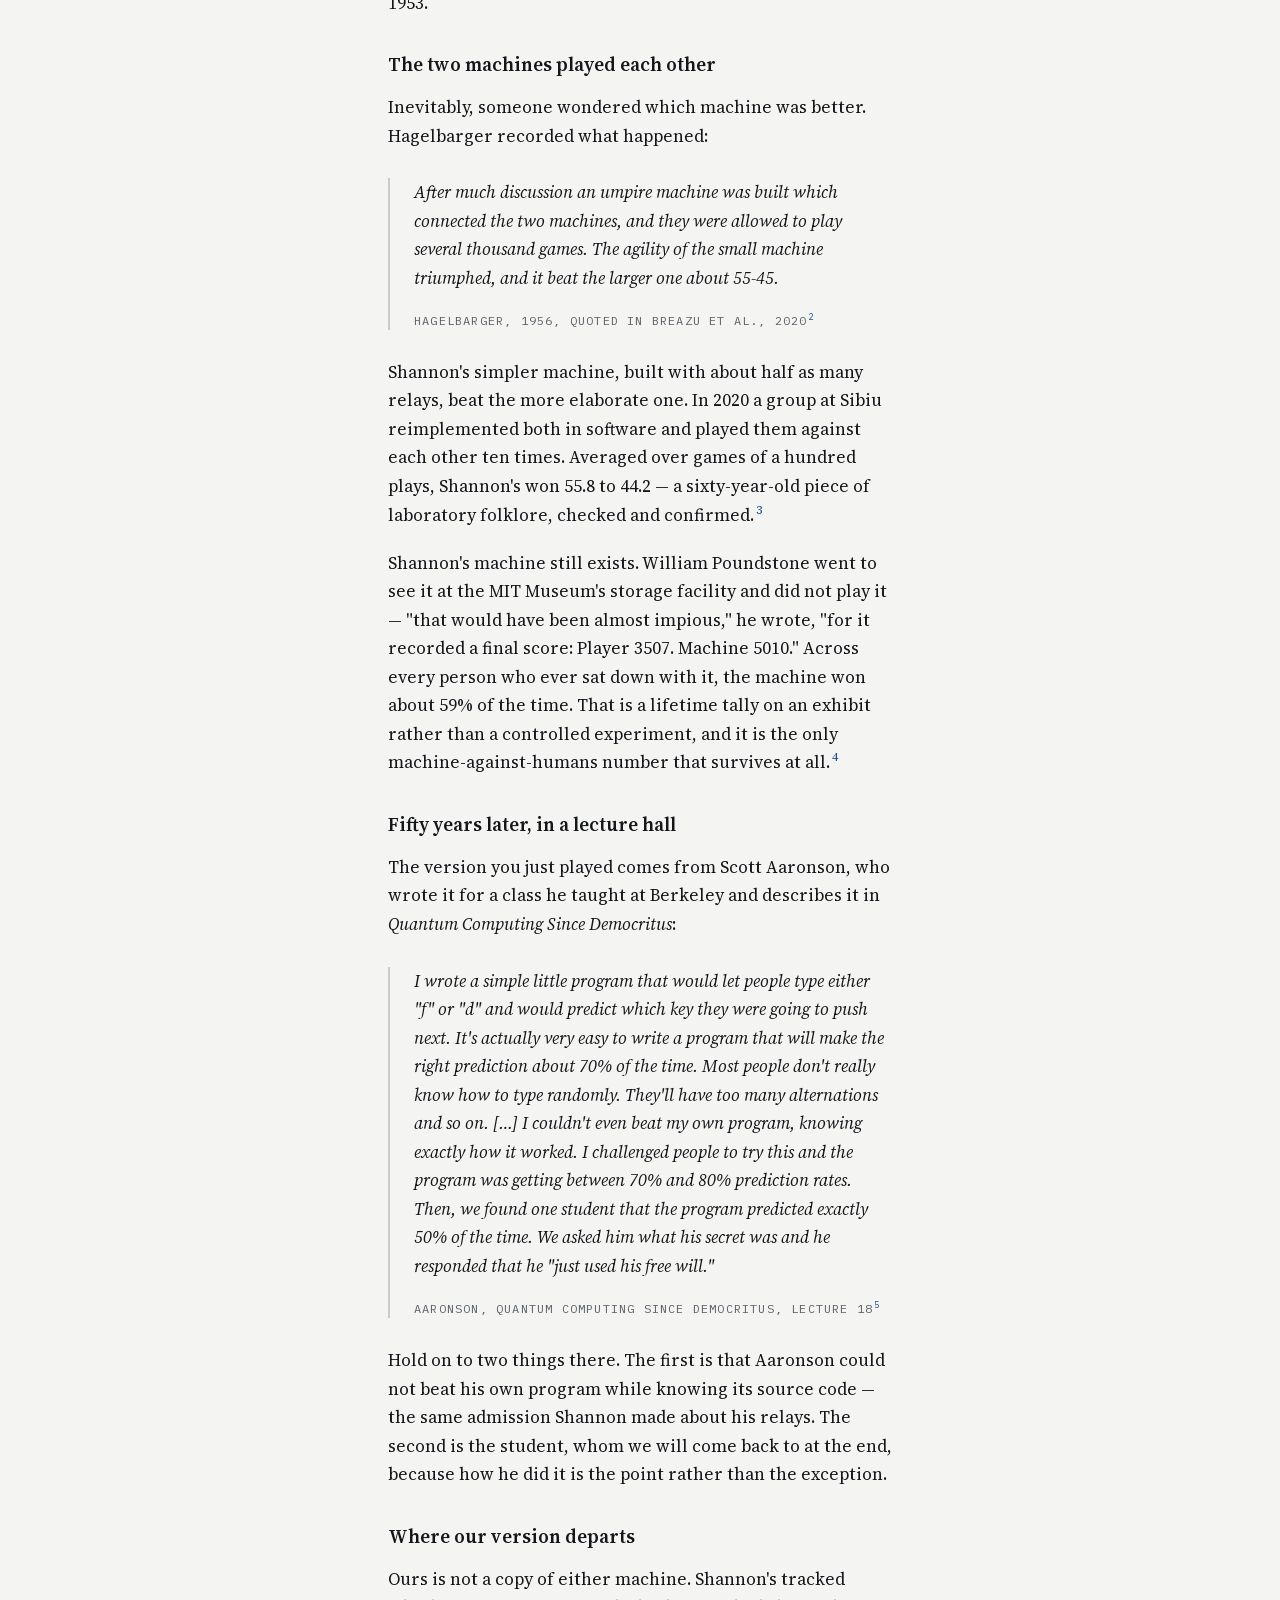
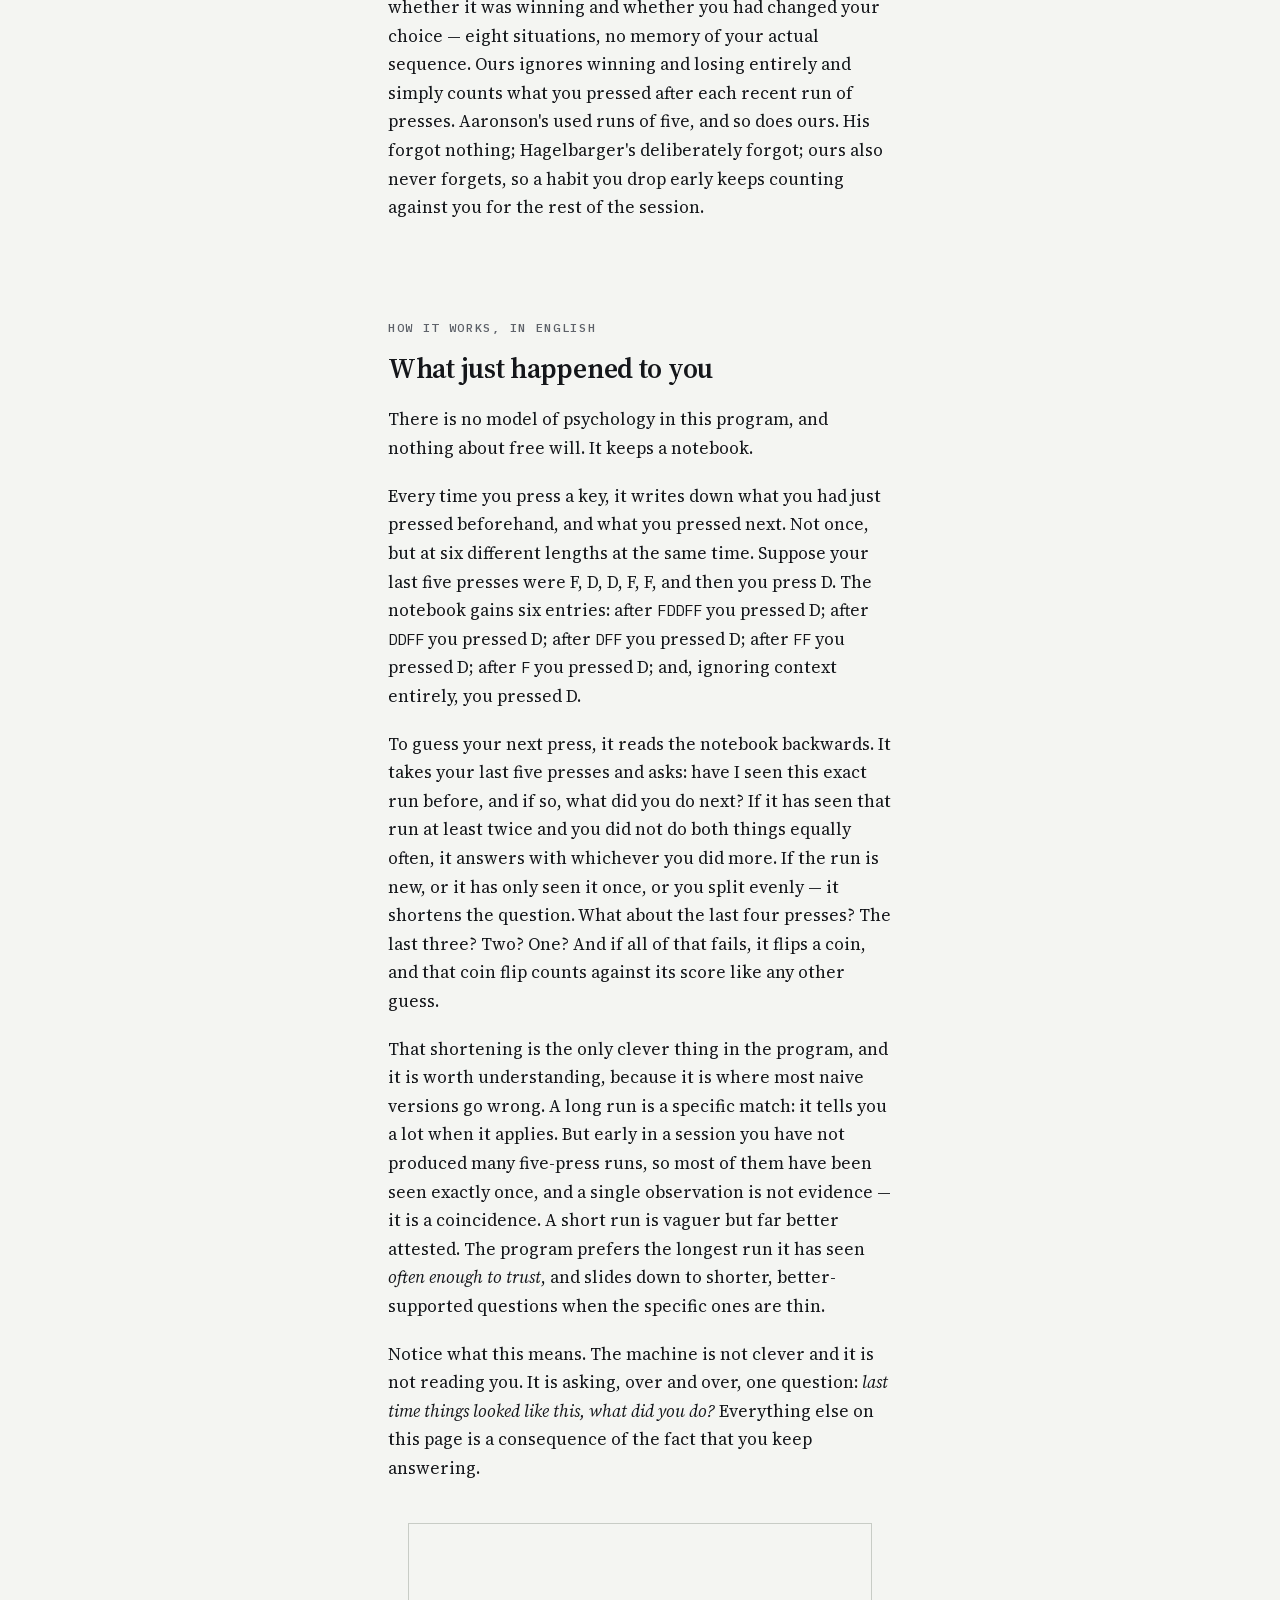
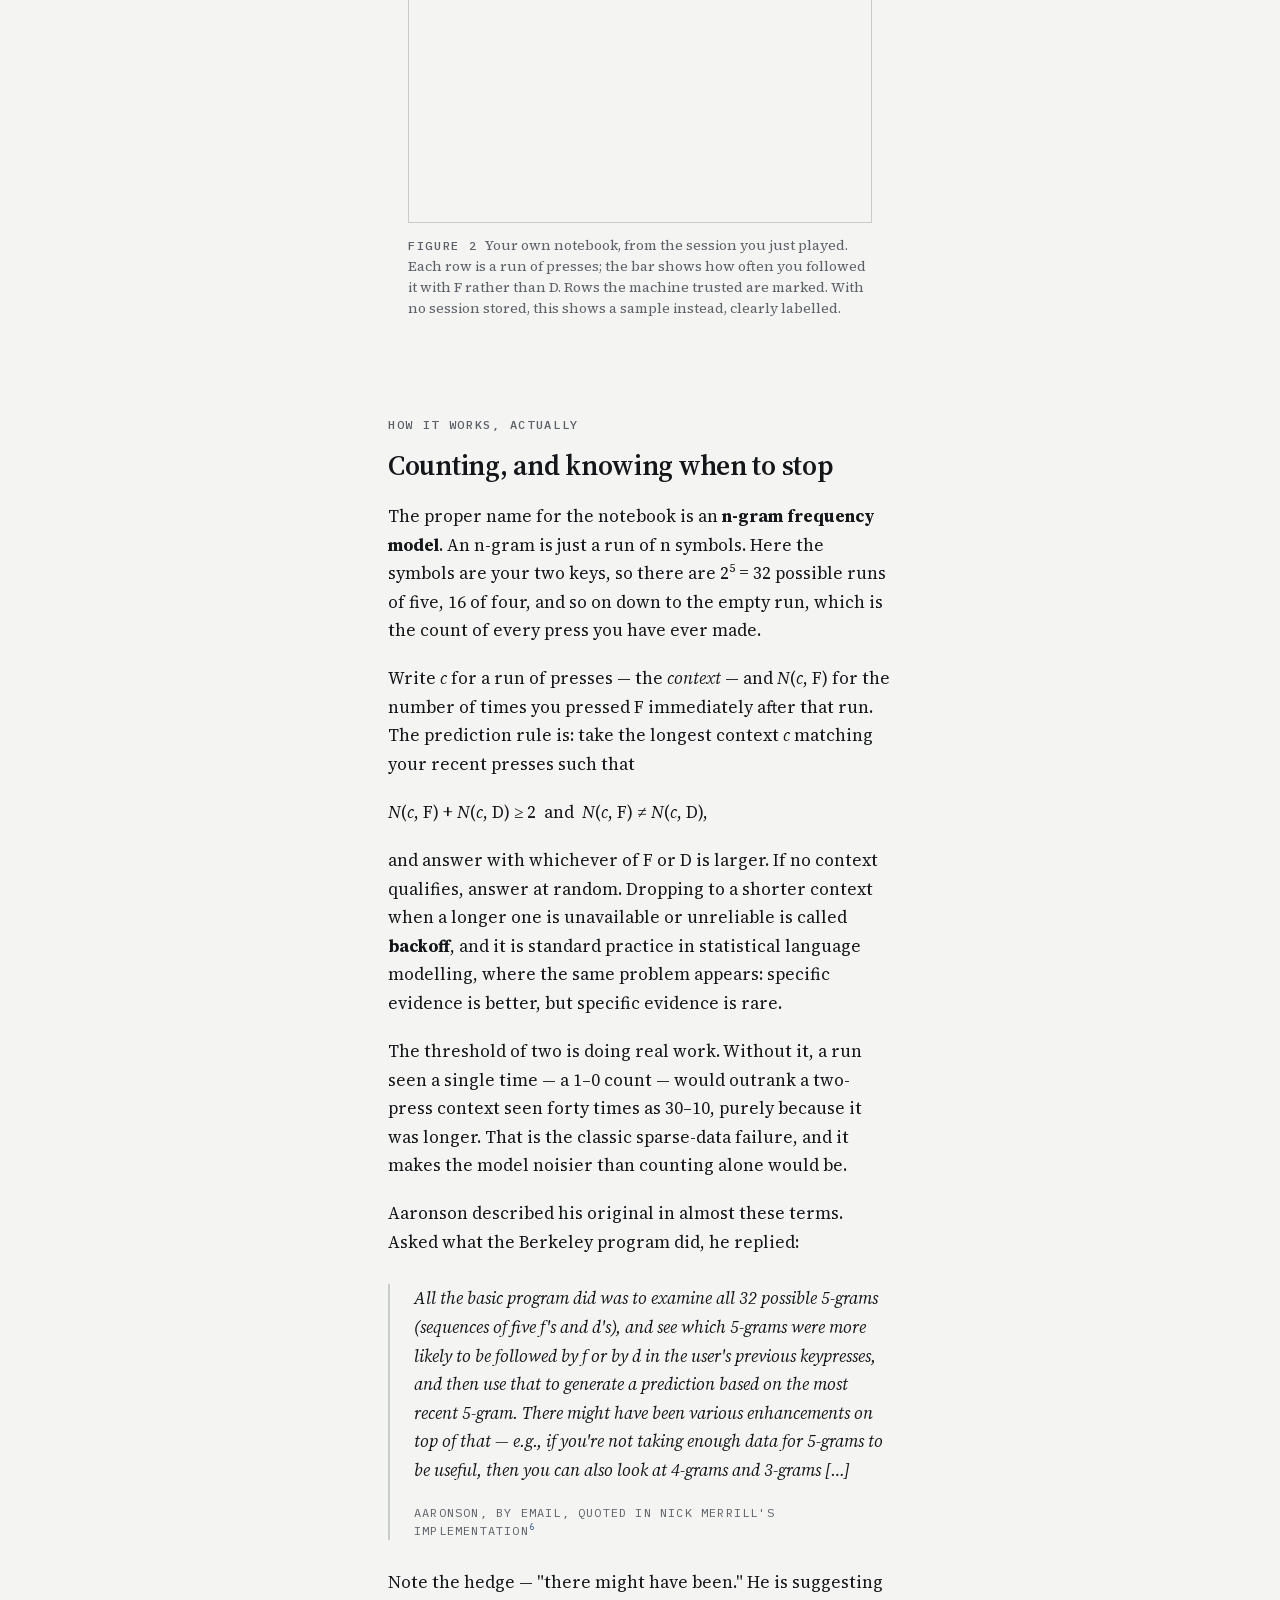
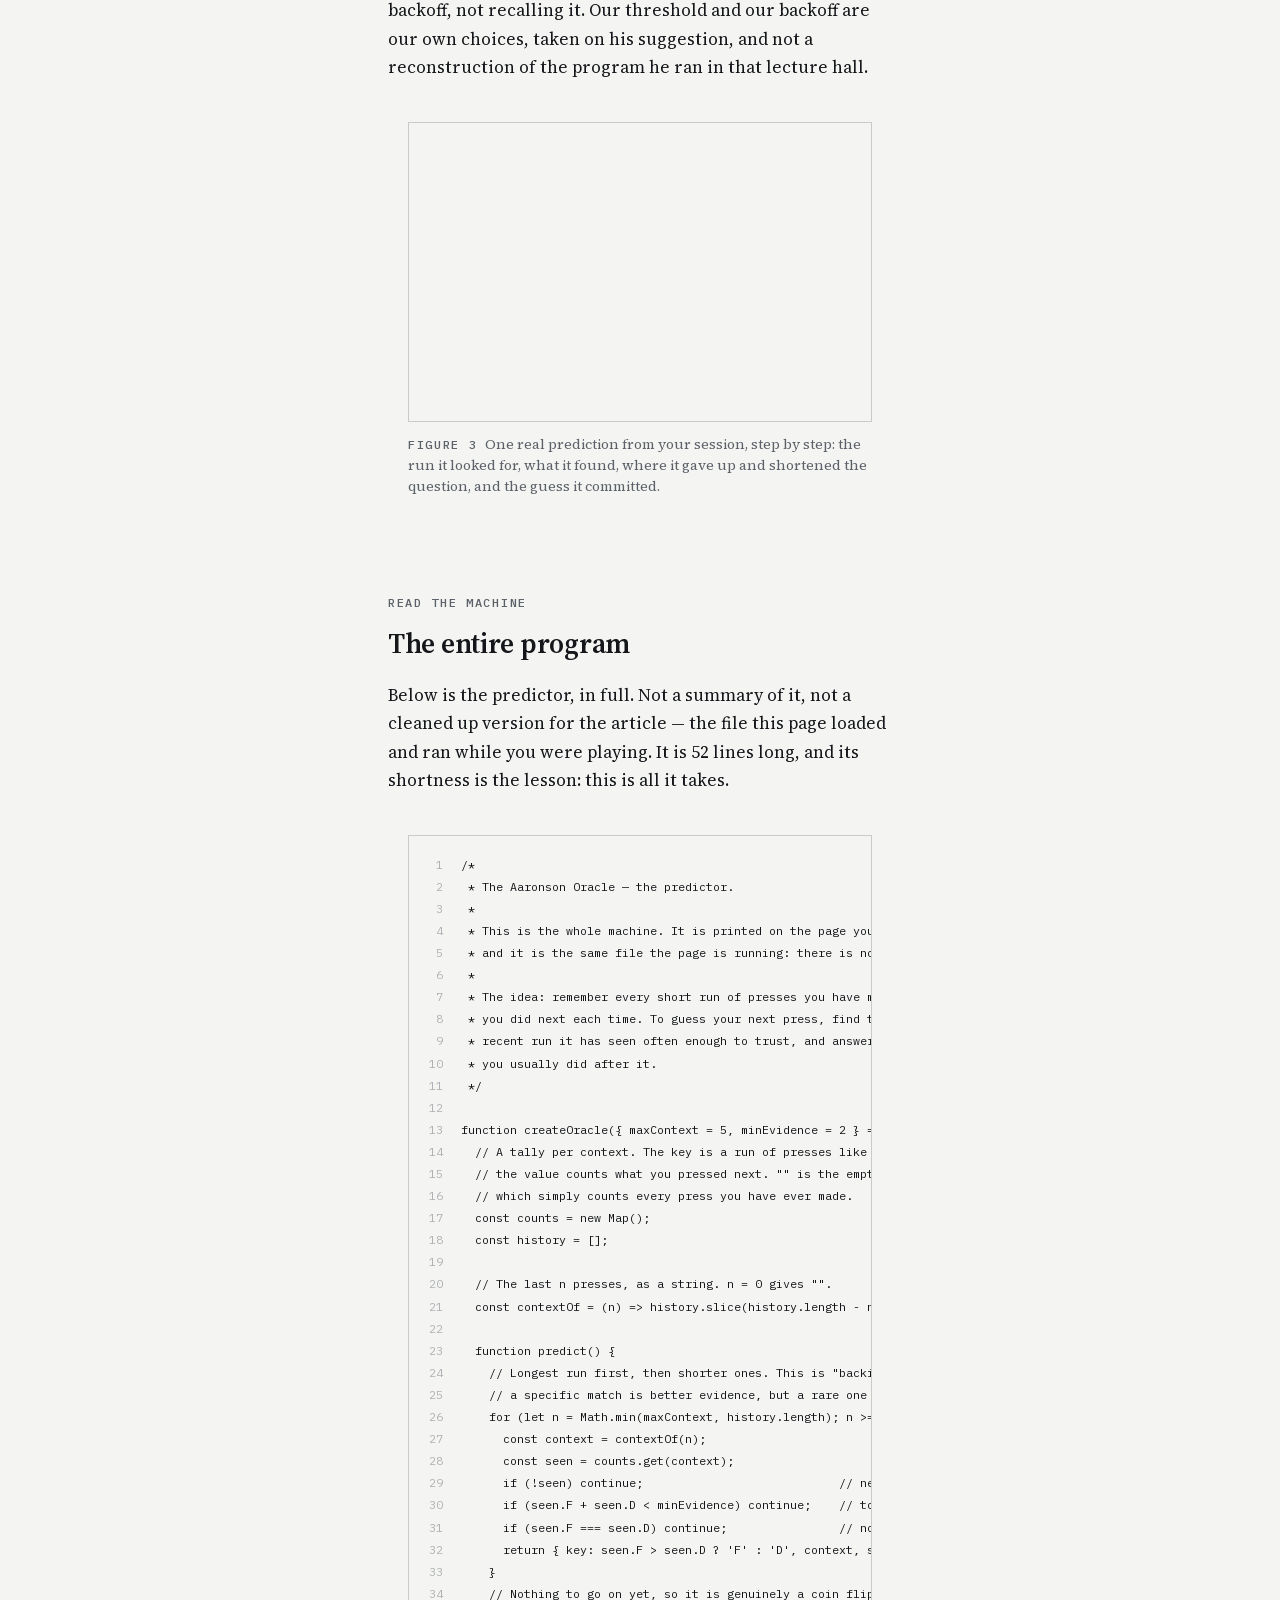
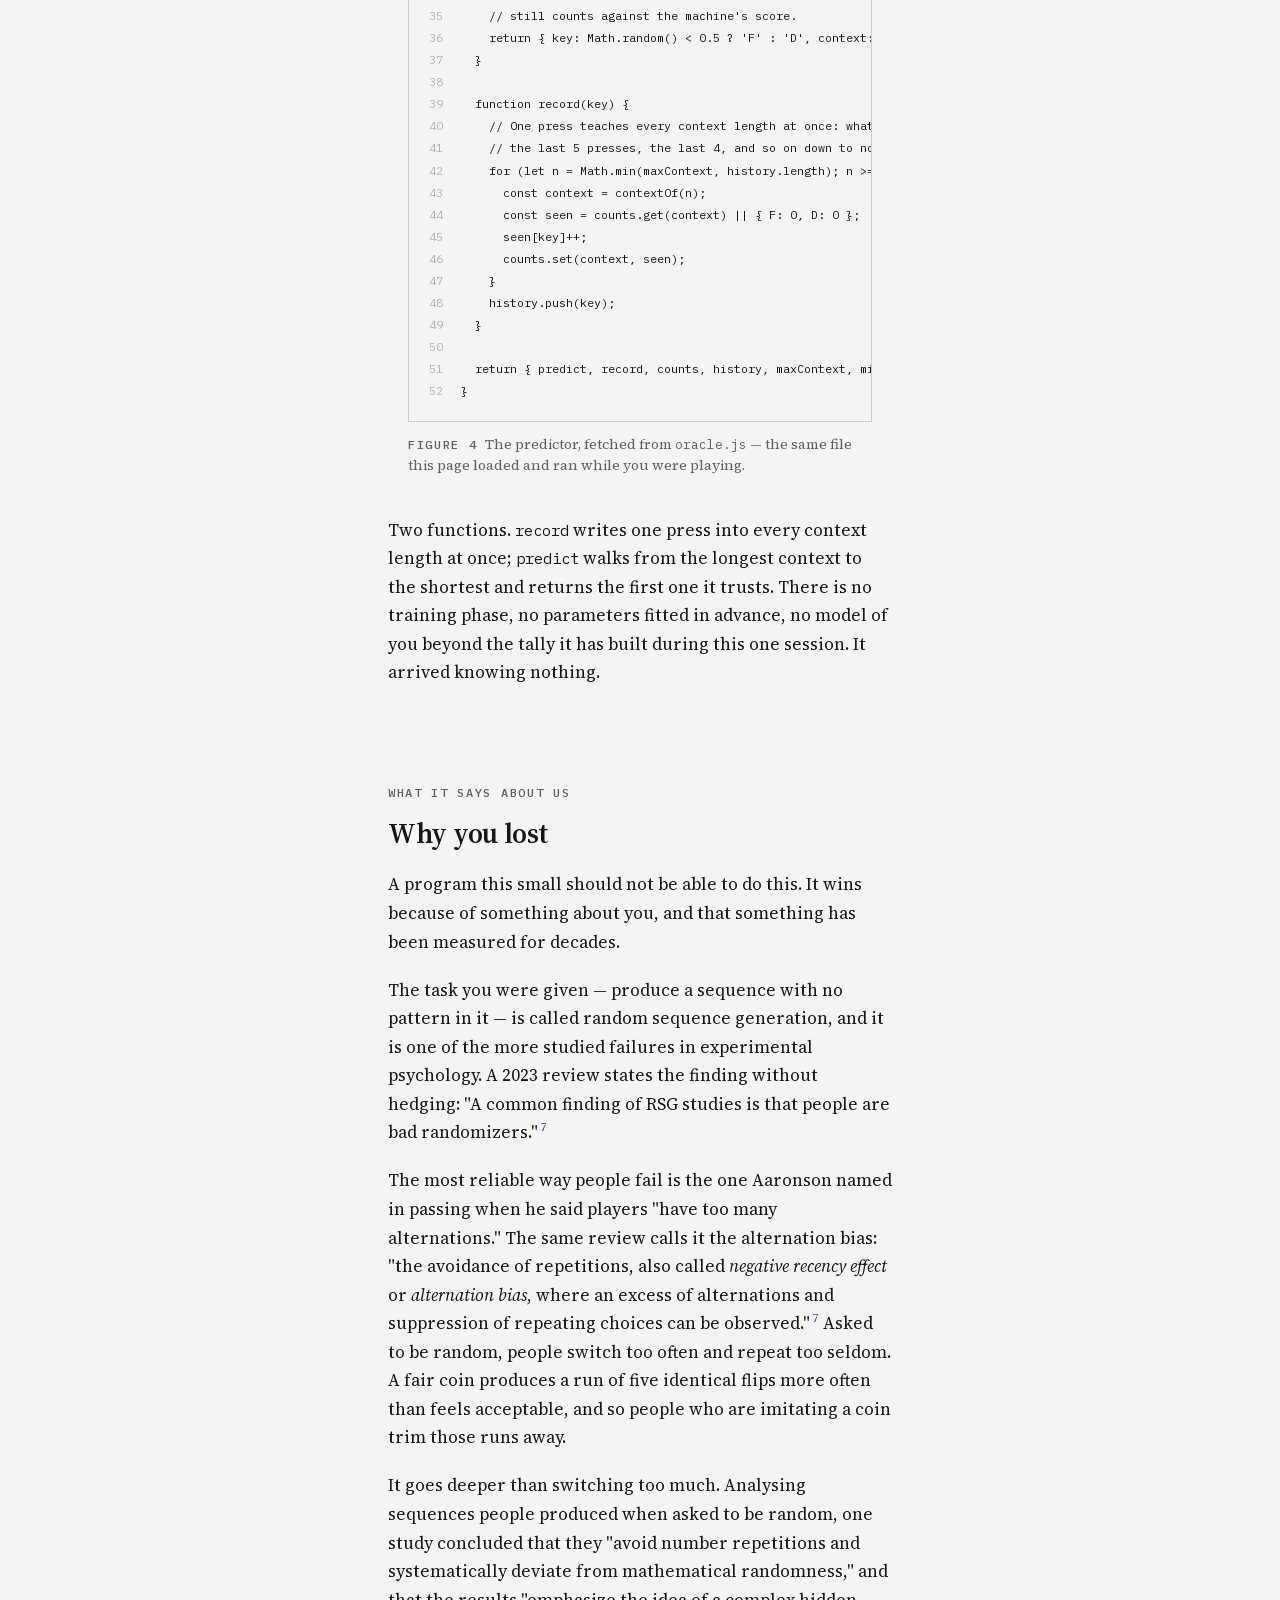
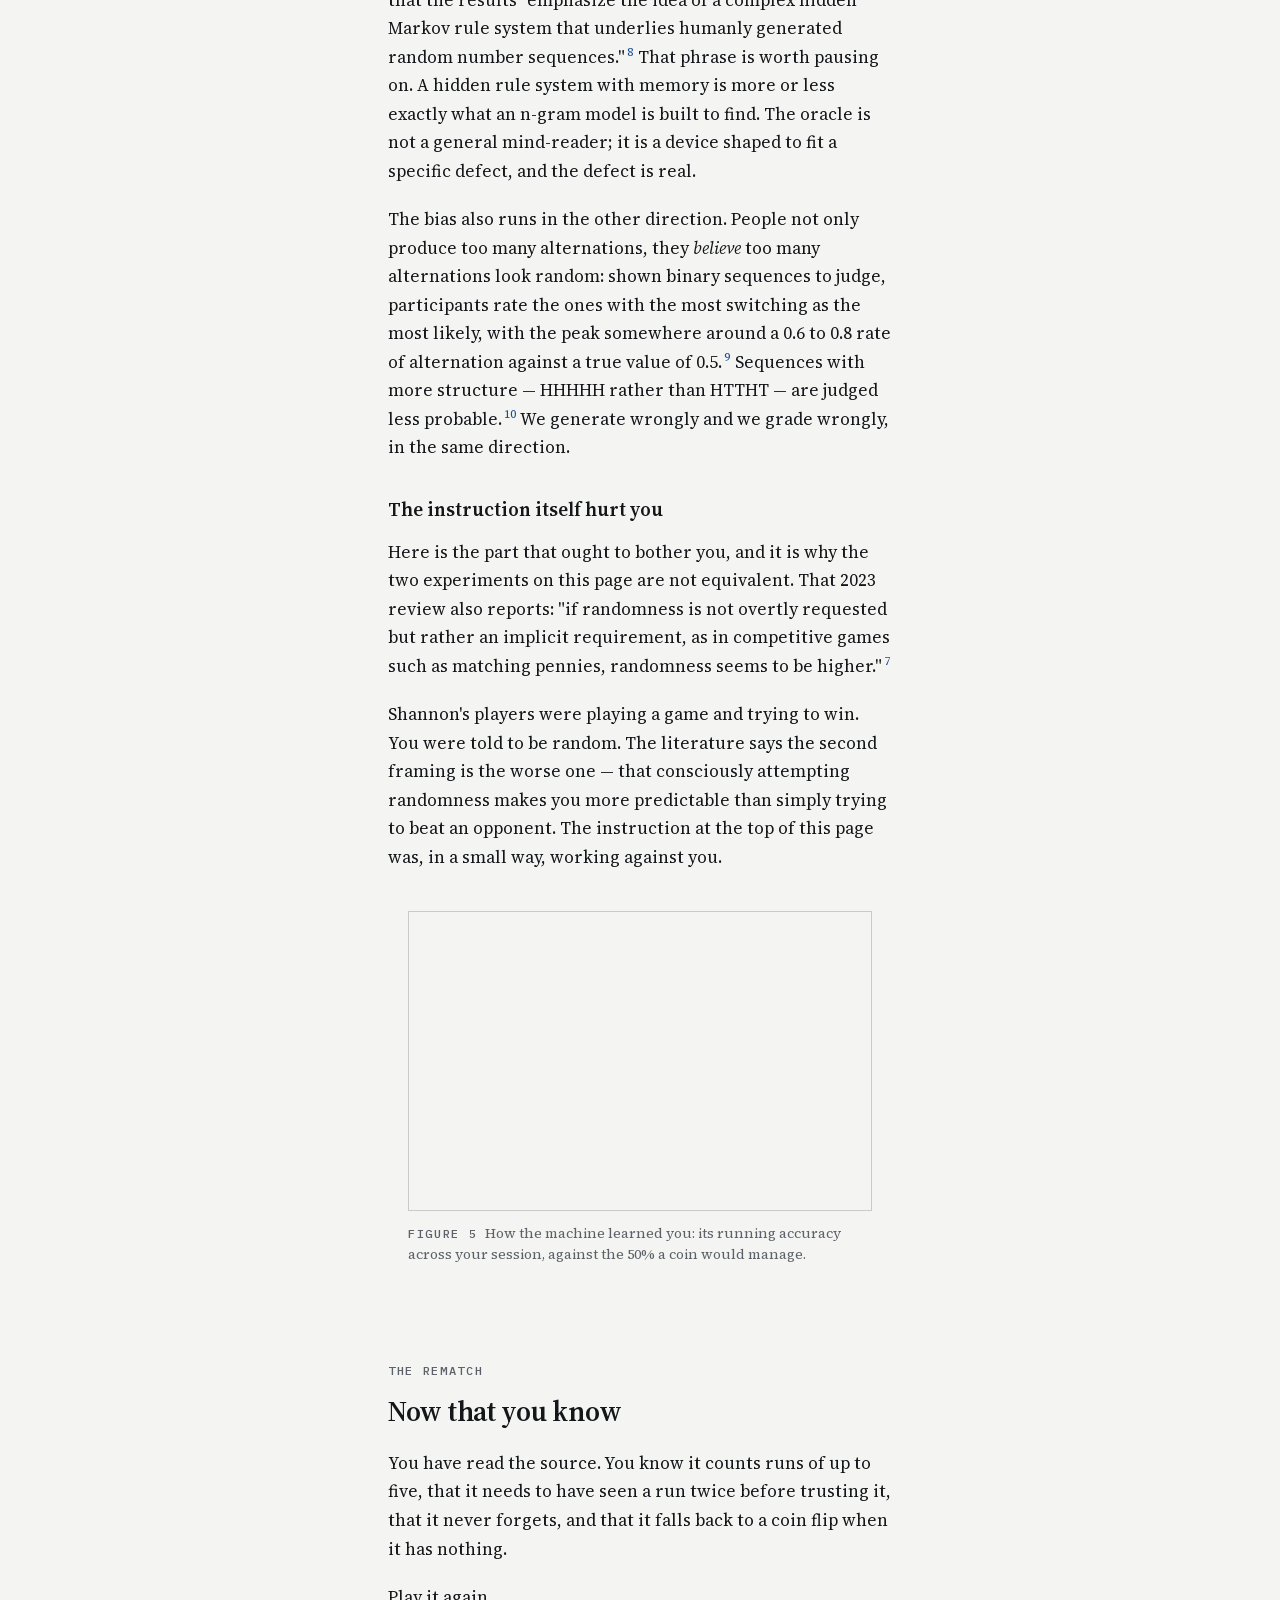
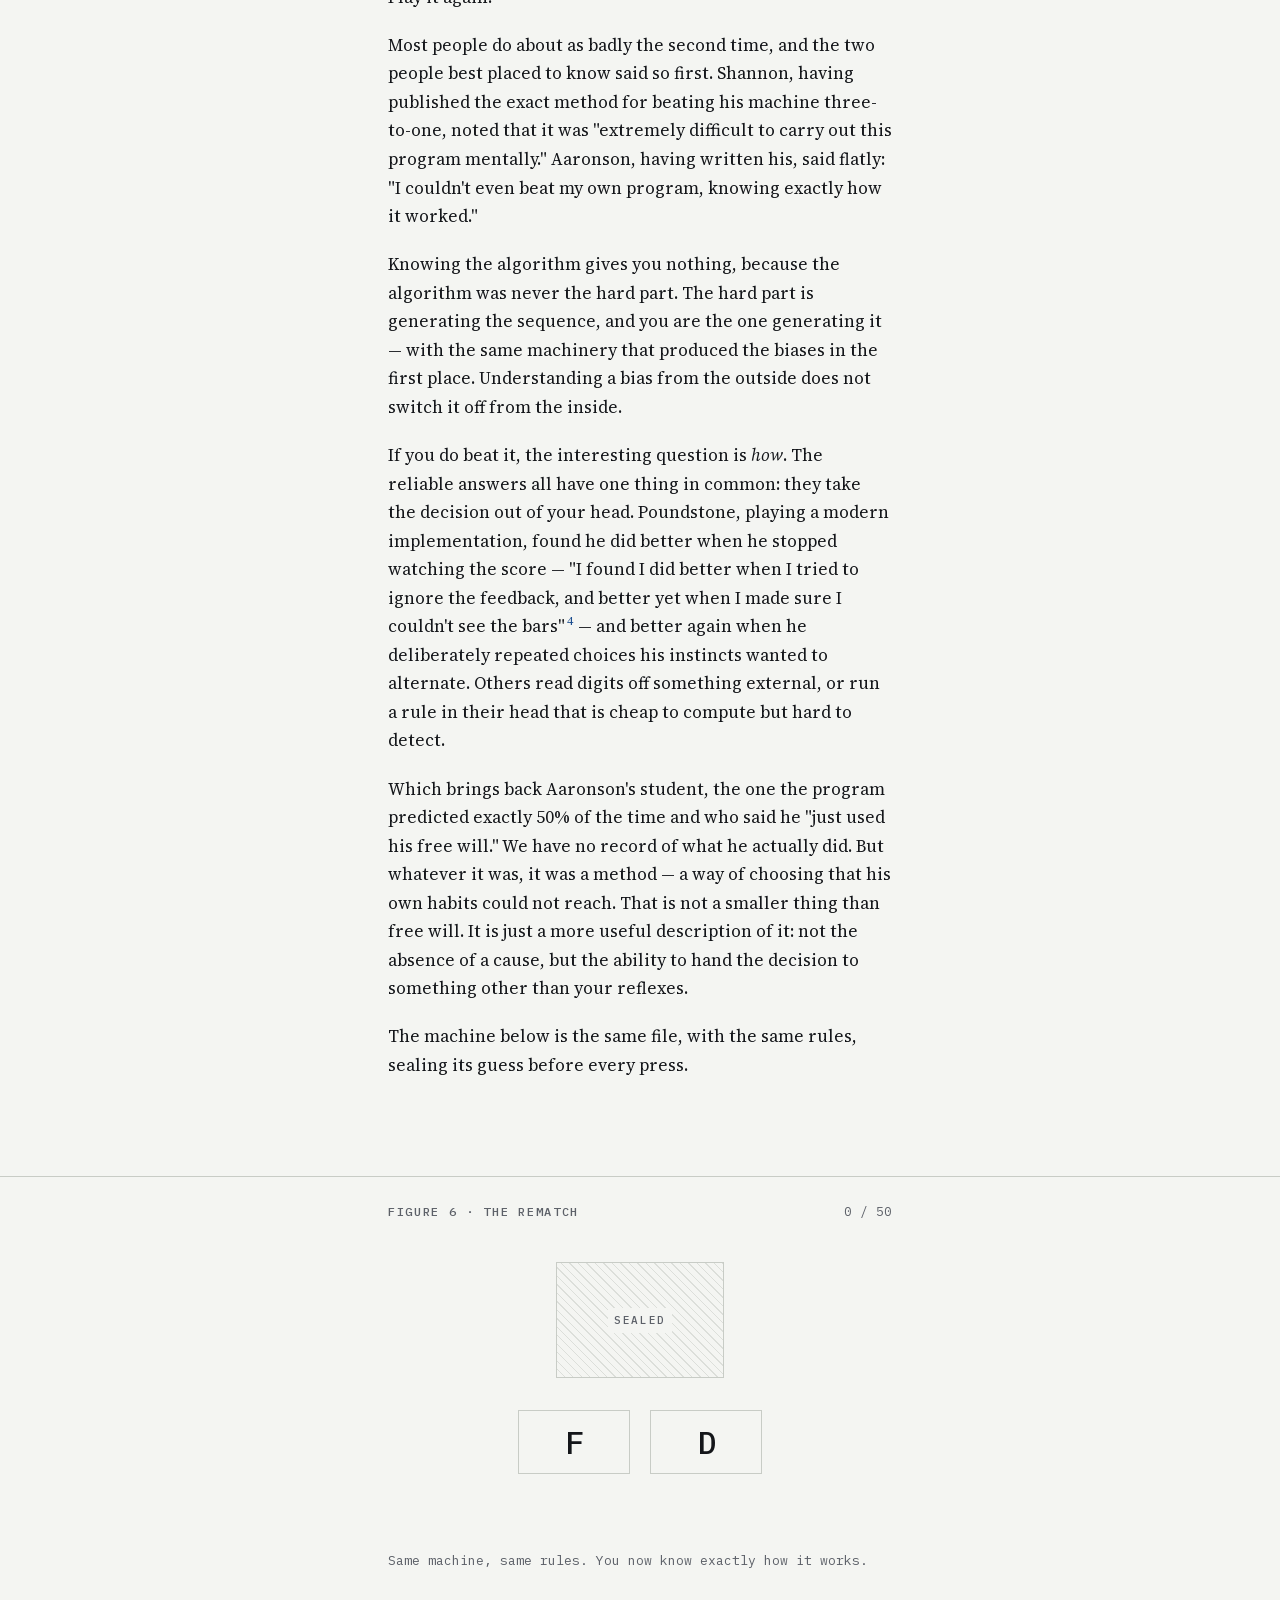
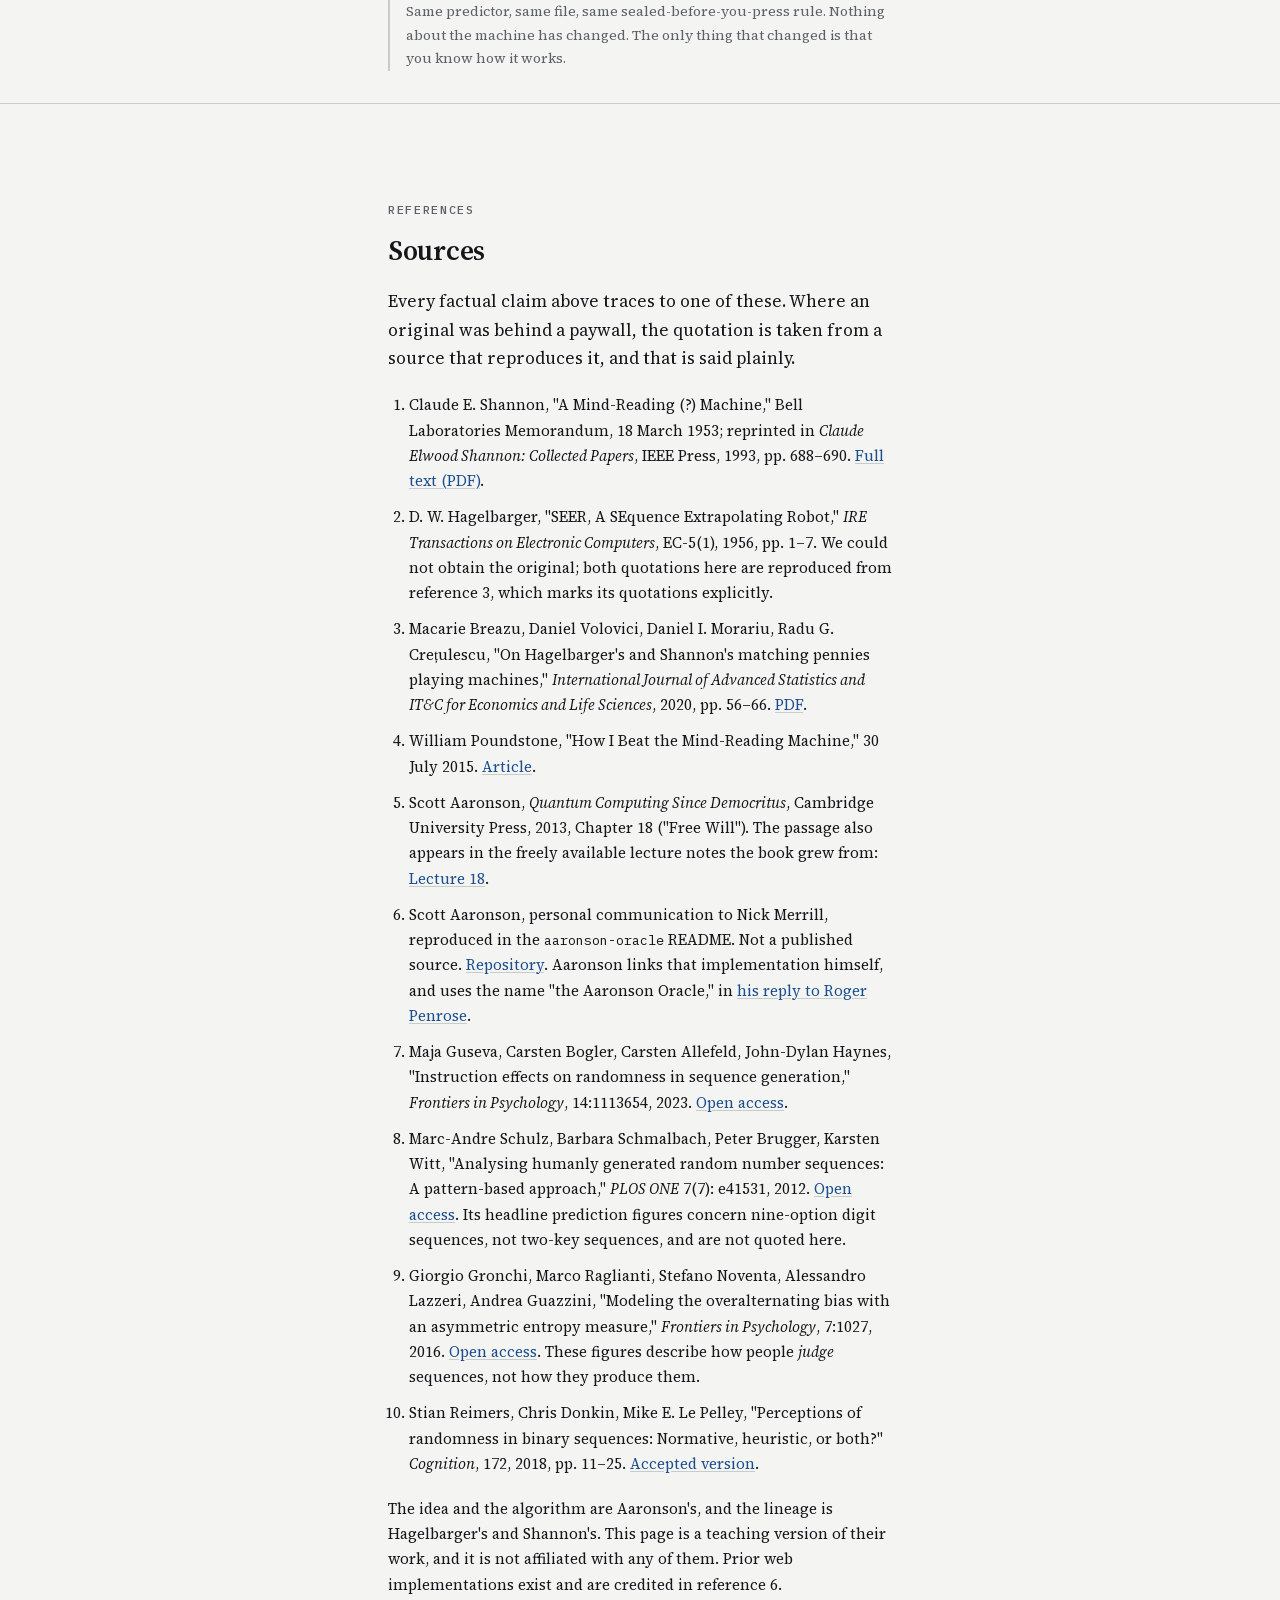
==== commit e5957b3d: "Slice 4: the lecture, 3,010 words, every claim traced Seven sections in the reader-forward voice, wr" ====
--- a/index.html
+++ b/index.html
@@ -33,40 +33,398 @@
 <main id="lecture">
   <article>
 
+    <!-- ============================================ the story -->
     <section class="section measure" id="story">
       <p class="eyebrow">The story</p>
       <h2>Two machines in a corridor at Bell Labs</h2>
-      <p><em>Slice 4 writes this section.</em></p>
-    </section>
-
+
+      <p>This experiment is seventy years old, and it was built out of relays
+      before it was ever written as software.</p>
+
+      <p>Some time in the early 1950s, at Bell Laboratories, an engineer named
+      David Hagelbarger built a machine to play <em>matching pennies</em>
+      against his colleagues. Two players each choose heads or tails in
+      secret; one wins if the choices match, the other if they differ. Played
+      against someone truly unpredictable, it is a coin flip and nothing more.
+      Hagelbarger called his machine SEER, for SEquence Extrapolating
+      Robot.<a href="#ref-2"><sup>2</sup></a></p>
+
+      <p>SEER did not model you in any deep way. It tracked three facts about
+      the last two rounds — whether it had won or lost the play before last,
+      whether it had played the same or differently, and whether it had won or
+      lost the last play. Three yes-or-no facts give eight possible
+      situations, and for each of the eight the machine remembered whether
+      playing the same had been working. It counted that on a small reversible
+      counter that stopped at plus and minus three, which Hagelbarger
+      described with a phrase worth keeping: the stops "in effect make the
+      machine forget ancient history."<a href="#ref-2"><sup>2</sup></a></p>
+
+      <p>Claude Shannon, who worked down the hall, took note and built his
+      own. His memorandum of 18 March 1953 opens by giving Hagelbarger the
+      credit plainly, and then makes a comparison that tells you exactly what
+      kind of machine this is:</p>
+
+      <blockquote>
+        <p>This machine is a somewhat simplified model of a machine designed
+        by D. W. Hagelbarger. It plays what is essentially the old game of
+        matching pennies or "odds and evens." This game has been discussed
+        from the game theoretic angle by von Neumann and Morgenstern, and from
+        the psychological point of view by Edgar Allen Poe in the "The
+        Purloined Letter." Oddly enough, the machine is aimed more nearly at
+        Poe's method of play than von Neumann's.</p>
+        <cite>Shannon, A Mind-Reading (?) Machine, 1953<a href="#ref-1"><sup>1</sup></a></cite>
+      </blockquote>
+
+      <p>That is the whole idea in one sentence. Game theory tells you the
+      correct way to play matching pennies: flip a mental coin, be genuinely
+      random, and no opponent can beat you over time. Poe's detective does
+      something else entirely — he studies his opponent and guesses what sort
+      of person would choose what. Shannon built the detective, because the
+      detective wins. Not against an ideal player. Against an actual one.</p>
+
+      <p>Shannon's machine looked for patterns and, in his words, "assumes
+      that the player will follow the patterns the next time the same
+      situation arises." When it had not seen a pattern repeat at least twice,
+      it moved at random — and the randomness came from a commutator spinning
+      about ten times a second, sampled at the moment you pressed the
+      button. Its unpredictability was harvested from the jitter in your own
+      timing.<a href="#ref-1"><sup>1</sup></a></p>
+
+      <h3>He knew exactly how to beat it</h3>
+
+      <p>What makes Shannon's memo remarkable is that he did not oversell it.
+      He worked out how beatable the machine was and published the method:</p>
+
+      <blockquote>
+        <p>A mathematical analysis of the strategy used in this machine shows
+        that it can be beaten by the best possible play in the ratio 3:1. To
+        do this it is necessary to keep track of the contents of all the
+        memory cells in the machine. […] It is extremely difficult to carry
+        out this program mentally because of the amount of memory and
+        calculation necessary.</p>
+        <cite>Shannon, 1953<a href="#ref-1"><sup>1</sup></a></cite>
+      </blockquote>
+
+      <p>The machine is not unbeatable. It is beatable three times out of
+      four — <em>on paper</em>. You simply cannot run the method in your head
+      while playing. That gap, between what is possible in principle and what
+      a person can actually do in the moment, is the entire subject of this
+      page, and Shannon named it in 1953.</p>
+
+      <h3>The two machines played each other</h3>
+
+      <p>Inevitably, someone wondered which machine was better. Hagelbarger
+      recorded what happened:</p>
+
+      <blockquote>
+        <p>After much discussion an umpire machine was built which connected
+        the two machines, and they were allowed to play several thousand
+        games. The agility of the small machine triumphed, and it beat the
+        larger one about 55-45.</p>
+        <cite>Hagelbarger, 1956, quoted in Breazu et al., 2020<a href="#ref-2"><sup>2</sup></a></cite>
+      </blockquote>
+
+      <p>Shannon's simpler machine, built with about half as many relays, beat
+      the more elaborate one. In 2020 a group at Sibiu reimplemented both in
+      software and played them against each other ten times. Averaged over
+      games of a hundred plays, Shannon's won 55.8 to 44.2 — a sixty-year-old
+      piece of laboratory folklore, checked and
+      confirmed.<a href="#ref-3"><sup>3</sup></a></p>
+
+      <p>Shannon's machine still exists. William Poundstone went to see it at
+      the MIT Museum's storage facility and did not play it — "that would have
+      been almost impious," he wrote, "for it recorded a final score: Player
+      3507. Machine 5010." Across every person who ever sat down with it, the
+      machine won about 59% of the time. That is a lifetime tally on an
+      exhibit rather than a controlled experiment, and it is the only
+      machine-against-humans number that survives at
+      all.<a href="#ref-4"><sup>4</sup></a></p>
+
+      <h3>Fifty years later, in a lecture hall</h3>
+
+      <p>The version you just played comes from Scott Aaronson, who wrote it
+      for a class he taught at Berkeley and describes it in <em>Quantum
+      Computing Since Democritus</em>:</p>
+
+      <blockquote>
+        <p>I wrote a simple little program that would let people type either
+        "f" or "d" and would predict which key they were going to push next.
+        It's actually very easy to write a program that will make the right
+        prediction about 70% of the time. Most people don't really know how to
+        type randomly. They'll have too many alternations and so on. […] I
+        couldn't even beat my own program, knowing exactly how it worked. I
+        challenged people to try this and the program was getting between 70%
+        and 80% prediction rates. Then, we found one student that the program
+        predicted exactly 50% of the time. We asked him what his secret was
+        and he responded that he "just used his free will."</p>
+        <cite>Aaronson, Quantum Computing Since Democritus, Lecture 18<a href="#ref-5"><sup>5</sup></a></cite>
+      </blockquote>
+
+      <p>Hold on to two things there. The first is that Aaronson could not
+      beat his own program while knowing its source code — the same admission
+      Shannon made about his relays. The second is the student, whom we will
+      come back to at the end, because how he did it is the point rather than
+      the exception.</p>
+
+      <h3>Where our version departs</h3>
+
+      <p>Ours is not a copy of either machine. Shannon's tracked whether it
+      was winning and whether you had changed your choice — eight situations,
+      no memory of your actual sequence. Ours ignores winning and losing
+      entirely and simply counts what you pressed after each recent run of
+      presses. Aaronson's used runs of five, and so does ours. His forgot
+      nothing; Hagelbarger's deliberately forgot; ours also never forgets, so
+      a habit you drop early keeps counting against you for the rest of the
+      session.</p>
+    </section>
+
+    <!-- ============================================ in English -->
     <section class="section measure" id="in-english">
       <p class="eyebrow">How it works, in English</p>
       <h2>What just happened to you</h2>
-      <p><em>Slice 4 writes this section.</em></p>
-    </section>
-
+
+      <p>There is no model of psychology in this program, and nothing about
+      free will. It keeps a notebook.</p>
+
+      <p>Every time you press a key, it writes down what you had just pressed
+      beforehand, and what you pressed next. Not once, but at six different
+      lengths at the same time. Suppose your last five presses were F, D, D,
+      F, F, and then you press D. The notebook gains six entries: after
+      <code>FDDFF</code> you pressed D; after <code>DDFF</code> you pressed D;
+      after <code>DFF</code> you pressed D; after <code>FF</code> you pressed
+      D; after <code>F</code> you pressed D; and, ignoring context entirely,
+      you pressed D.</p>
+
+      <p>To guess your next press, it reads the notebook backwards. It takes
+      your last five presses and asks: have I seen this exact run before, and
+      if so, what did you do next? If it has seen that run at least twice and
+      you did not do both things equally often, it answers with whichever you
+      did more. If the run is new, or it has only seen it once, or you split
+      evenly — it shortens the question. What about the last four presses?
+      The last three? Two? One? And if all of that fails, it flips a coin,
+      and that coin flip counts against its score like any other guess.</p>
+
+      <p>That shortening is the only clever thing in the program, and it is
+      worth understanding, because it is where most naive versions go wrong.
+      A long run is a specific match: it tells you a lot when it applies. But
+      early in a session you have not produced many five-press runs, so most
+      of them have been seen exactly once, and a single observation is not
+      evidence — it is a coincidence. A short run is vaguer but far better
+      attested. The program prefers the longest run it has seen <em>often
+      enough to trust</em>, and slides down to shorter, better-supported
+      questions when the specific ones are thin.</p>
+
+      <p>Notice what this means. The machine is not clever and it is not
+      reading you. It is asking, over and over, one question: <em>last time
+      things looked like this, what did you do?</em> Everything else on this
+      page is a consequence of the fact that you keep answering.</p>
+
+      <figure class="wide" id="fig-frequency">
+        <div class="figbox" id="figure-frequency" data-figure="frequency"></div>
+        <figcaption><b>Figure 2</b>Your own notebook, from the session you
+        just played. Each row is a run of presses; the bar shows how often you
+        followed it with F rather than D. Rows the machine trusted are marked.
+        With no session stored, this shows a sample instead, clearly
+        labelled.</figcaption>
+      </figure>
+    </section>
+
+    <!-- ============================================ actually -->
     <section class="section measure" id="actually">
       <p class="eyebrow">How it works, actually</p>
       <h2>Counting, and knowing when to stop</h2>
-      <p><em>Slice 4 writes this section.</em></p>
-    </section>
-
+
+      <p>The proper name for the notebook is an <strong>n-gram frequency
+      model</strong>. An n-gram is just a run of n symbols. Here the symbols
+      are your two keys, so there are 2<sup>5</sup> = 32 possible runs of five,
+      16 of four, and so on down to the empty run, which is the count of every
+      press you have ever made.</p>
+
+      <p>Write <em>c</em> for a run of presses — the <em>context</em> — and
+      <em>N</em>(<em>c</em>, F) for the number of times you pressed F
+      immediately after that run. The prediction rule is: take the longest
+      context <em>c</em> matching your recent presses such that</p>
+
+      <p><em>N</em>(<em>c</em>, F) + <em>N</em>(<em>c</em>, D) ≥ 2 &nbsp;and&nbsp;
+      <em>N</em>(<em>c</em>, F) ≠ <em>N</em>(<em>c</em>, D),</p>
+
+      <p>and answer with whichever of F or D is larger. If no context
+      qualifies, answer at random. Dropping to a shorter context when a longer
+      one is unavailable or unreliable is called <strong>backoff</strong>, and
+      it is standard practice in statistical language modelling, where the
+      same problem appears: specific evidence is better, but specific evidence
+      is rare.</p>
+
+      <p>The threshold of two is doing real work. Without it, a run seen a
+      single time — a 1–0 count — would outrank a two-press context seen forty
+      times as 30–10, purely because it was longer. That is the classic
+      sparse-data failure, and it makes the model noisier than counting alone
+      would be.</p>
+
+      <p>Aaronson described his original in almost these terms. Asked what the
+      Berkeley program did, he replied:</p>
+
+      <blockquote>
+        <p>All the basic program did was to examine all 32 possible 5-grams
+        (sequences of five f's and d's), and see which 5-grams were more
+        likely to be followed by f or by d in the user's previous keypresses,
+        and then use that to generate a prediction based on the most recent
+        5-gram. There might have been various enhancements on top of that —
+        e.g., if you're not taking enough data for 5-grams to be useful, then
+        you can also look at 4-grams and 3-grams […]</p>
+        <cite>Aaronson, by email, quoted in Nick Merrill's implementation<a href="#ref-6"><sup>6</sup></a></cite>
+      </blockquote>
+
+      <p>Note the hedge — "there might have been." He is suggesting backoff,
+      not recalling it. Our threshold and our backoff are our own choices,
+      taken on his suggestion, and not a reconstruction of the program he ran
+      in that lecture hall.</p>
+
+      <figure class="wide" id="fig-replay">
+        <div class="figbox" id="figure-replay" data-figure="replay"></div>
+        <figcaption><b>Figure 3</b>One real prediction from your session,
+        step by step: the run it looked for, what it found, where it gave up
+        and shortened the question, and the guess it committed.</figcaption>
+      </figure>
+    </section>
+
+    <!-- ============================================ read the machine -->
     <section class="section measure" id="read-the-machine">
       <p class="eyebrow">Read the machine</p>
       <h2>The entire program</h2>
-      <p><em>Slice 4 writes this section.</em></p>
-    </section>
-
+
+      <p>Below is the predictor, in full. Not a summary of it, not a cleaned
+      up version for the article — the file this page loaded and ran while you
+      were playing. It is <span id="oracle-lines">a few dozen</span> lines
+      long, and its shortness is the lesson: this is all it takes.</p>
+
+      <figure class="wide" id="fig-source">
+        <pre class="codeblock" id="oracle-source" tabindex="0"><code>Loading the source…</code></pre>
+        <figcaption><b>Figure 4</b><span id="oracle-source-note">The predictor,
+        loaded from <code>oracle.js</code> — the same file this page is
+        running.</span></figcaption>
+      </figure>
+
+      <p>Two functions. <code>record</code> writes one press into every
+      context length at once; <code>predict</code> walks from the longest
+      context to the shortest and returns the first one it trusts. There is no
+      training phase, no parameters fitted in advance, no model of you beyond
+      the tally it has built during this one session. It arrived knowing
+      nothing.</p>
+    </section>
+
+    <!-- ============================================ about us -->
     <section class="section measure" id="about-us">
       <p class="eyebrow">What it says about us</p>
       <h2>Why you lost</h2>
-      <p><em>Slice 4 writes this section.</em></p>
-    </section>
-
+
+      <p>A program this small should not be able to do this. It wins because
+      of something about you, and that something has been measured for
+      decades.</p>
+
+      <p>The task you were given — produce a sequence with no pattern in it —
+      is called random sequence generation, and it is one of the more studied
+      failures in experimental psychology. A 2023 review states the finding
+      without hedging: "A common finding of RSG studies is that people are bad
+      randomizers."<a href="#ref-7"><sup>7</sup></a></p>
+
+      <p>The most reliable way people fail is the one Aaronson named in
+      passing when he said players "have too many alternations." The same
+      review calls it the alternation bias: "the avoidance of repetitions,
+      also called <em>negative recency effect</em> or <em>alternation
+      bias</em>, where an excess of alternations and suppression of repeating
+      choices can be observed."<a href="#ref-7"><sup>7</sup></a> Asked to be
+      random, people switch too often and repeat too seldom. A fair coin
+      produces a run of five identical flips more often than feels acceptable,
+      and so people who are imitating a coin trim those runs away.</p>
+
+      <p>It goes deeper than switching too much. Analysing sequences people
+      produced when asked to be random, one study concluded that they "avoid
+      number repetitions and systematically deviate from mathematical
+      randomness," and that the results "emphasize the idea of a complex
+      hidden Markov rule system that underlies humanly generated random number
+      sequences."<a href="#ref-8"><sup>8</sup></a> That phrase is worth
+      pausing on. A hidden rule system with memory is more or less exactly
+      what an n-gram model is built to find. The oracle is not a general
+      mind-reader; it is a device shaped to fit a specific defect, and the
+      defect is real.</p>
+
+      <p>The bias also runs in the other direction. People not only produce
+      too many alternations, they <em>believe</em> too many alternations look
+      random: shown binary sequences to judge, participants rate the ones with
+      the most switching as the most likely, with the peak somewhere around a
+      0.6 to 0.8 rate of alternation against a true value of
+      0.5.<a href="#ref-9"><sup>9</sup></a> Sequences with more structure —
+      HHHHH rather than HTTHT — are judged less
+      probable.<a href="#ref-10"><sup>10</sup></a> We generate wrongly and we
+      grade wrongly, in the same direction.</p>
+
+      <h3>The instruction itself hurt you</h3>
+
+      <p>Here is the part that ought to bother you, and it is why the two
+      experiments on this page are not equivalent. That 2023 review also
+      reports: "if randomness is not overtly requested but rather an implicit
+      requirement, as in competitive games such as matching pennies,
+      randomness seems to be higher."<a href="#ref-7"><sup>7</sup></a></p>
+
+      <p>Shannon's players were playing a game and trying to win. You were
+      told to be random. The literature says the second framing is the worse
+      one — that consciously attempting randomness makes you more predictable
+      than simply trying to beat an opponent. The instruction at the top of
+      this page was, in a small way, working against you.</p>
+
+      <figure class="wide" id="fig-accuracy">
+        <div class="figbox" id="figure-accuracy" data-figure="accuracy"></div>
+        <figcaption><b>Figure 5</b>How the machine learned you: its running
+        accuracy across your session, against the 50% a coin would
+        manage.</figcaption>
+      </figure>
+    </section>
+
+    <!-- ============================================ rematch -->
     <section class="section measure" id="rematch">
       <p class="eyebrow">The rematch</p>
       <h2>Now that you know</h2>
-      <p><em>Slice 4 writes this section.</em></p>
+
+      <p>You have read the source. You know it counts runs of up to five, that
+      it needs to have seen a run twice before trusting it, that it never
+      forgets, and that it falls back to a coin flip when it has nothing.</p>
+
+      <p>Play it again.</p>
+
+      <p>Most people do about as badly the second time, and the two people
+      best placed to know said so first. Shannon, having published the exact
+      method for beating his machine three-to-one, noted that it was
+      "extremely difficult to carry out this program mentally."
+      Aaronson, having written his, said flatly: "I couldn't even beat my own
+      program, knowing exactly how it worked."</p>
+
+      <p>Knowing the algorithm gives you nothing, because the algorithm was
+      never the hard part. The hard part is generating the sequence, and you
+      are the one generating it — with the same machinery that produced the
+      biases in the first place. Understanding a bias from the outside does
+      not switch it off from the inside.</p>
+
+      <p>If you do beat it, the interesting question is <em>how</em>. The
+      reliable answers all have one thing in common: they take the decision
+      out of your head. Poundstone, playing a modern implementation, found he
+      did better when he stopped watching the score — "I found I did better
+      when I tried to ignore the feedback, and better yet when I made sure I
+      couldn't see the bars"<a href="#ref-4"><sup>4</sup></a> — and better
+      again when he deliberately repeated choices his instincts wanted to
+      alternate. Others read digits off something external, or run a rule in
+      their head that is cheap to compute but hard to detect.</p>
+
+      <p>Which brings back Aaronson's student, the one the program predicted
+      exactly 50% of the time and who said he "just used his free will." We
+      have no record of what he actually did. But whatever it was, it was a
+      method — a way of choosing that his own habits could not reach. That is
+      not a smaller thing than free will. It is just a more useful description
+      of it: not the absence of a cause, but the ability to hand the decision
+      to something other than your reflexes.</p>
+
+      <p>The machine below is the same file, with the same rules, sealing its
+      guess before every press.</p>
     </section>
 
     <section class="instrument" aria-label="The rematch">
@@ -77,10 +435,81 @@
       </div>
     </section>
 
+    <!-- ============================================ references -->
     <section class="section measure" id="references">
       <p class="eyebrow">References</p>
       <h2>Sources</h2>
-      <p><em>Slice 4 writes this section.</em></p>
+
+      <p>Every factual claim above traces to one of these. Where an original
+      was behind a paywall, the quotation is taken from a source that
+      reproduces it, and that is said plainly.</p>
+
+      <ol class="refs">
+        <li id="ref-1">Claude E. Shannon, "A Mind-Reading (?) Machine," Bell
+        Laboratories Memorandum, 18 March 1953; reprinted in <em>Claude Elwood
+        Shannon: Collected Papers</em>, IEEE Press, 1993, pp. 688–690.
+        <a href="https://glaschick.de/rclab/_media/shannon/shannon_mindreadingmachine_searchable.pdf">Full text (PDF)</a>.</li>
+
+        <li id="ref-2">D. W. Hagelbarger, "SEER, A SEquence Extrapolating
+        Robot," <em>IRE Transactions on Electronic Computers</em>, EC-5(1),
+        1956, pp. 1–7. We could not obtain the original; both quotations here
+        are reproduced from reference 3, which marks its quotations
+        explicitly.</li>
+
+        <li id="ref-3">Macarie Breazu, Daniel Volovici, Daniel I. Morariu,
+        Radu G. Crețulescu, "On Hagelbarger's and Shannon's matching pennies
+        playing machines," <em>International Journal of Advanced Statistics and
+        IT&amp;C for Economics and Life Sciences</em>, 2020, pp. 56–66.
+        <a href="https://sciendo.com/pdf/10.2478/ijasitels-2020-0003">PDF</a>.</li>
+
+        <li id="ref-4">William Poundstone, "How I Beat the Mind-Reading
+        Machine," 30 July 2015.
+        <a href="http://william-poundstone.com/blog/2015/7/30/how-i-beat-the-mind-reading-machine">Article</a>.</li>
+
+        <li id="ref-5">Scott Aaronson, <em>Quantum Computing Since
+        Democritus</em>, Cambridge University Press, 2013, Chapter 18 ("Free
+        Will"). The passage also appears in the freely available lecture notes
+        the book grew from:
+        <a href="https://www.scottaaronson.com/democritus/lec18.html">Lecture 18</a>.</li>
+
+        <li id="ref-6">Scott Aaronson, personal communication to Nick Merrill,
+        reproduced in the <code>aaronson-oracle</code> README. Not a published
+        source.
+        <a href="https://github.com/elsehow/aaronson-oracle">Repository</a>.
+        Aaronson links that implementation himself, and uses the name "the
+        Aaronson Oracle," in
+        <a href="https://scottaaronson.blog/?p=2756">his reply to Roger Penrose</a>.</li>
+
+        <li id="ref-7">Maja Guseva, Carsten Bogler, Carsten Allefeld,
+        John-Dylan Haynes, "Instruction effects on randomness in sequence
+        generation," <em>Frontiers in Psychology</em>, 14:1113654, 2023.
+        <a href="https://www.frontiersin.org/journals/psychology/articles/10.3389/fpsyg.2023.1113654/full">Open access</a>.</li>
+
+        <li id="ref-8">Marc-Andre Schulz, Barbara Schmalbach, Peter Brugger,
+        Karsten Witt, "Analysing humanly generated random number sequences: A
+        pattern-based approach," <em>PLOS ONE</em> 7(7): e41531, 2012.
+        <a href="https://journals.plos.org/plosone/article?id=10.1371/journal.pone.0041531">Open access</a>.
+        Its headline prediction figures concern nine-option digit sequences,
+        not two-key sequences, and are not quoted here.</li>
+
+        <li id="ref-9">Giorgio Gronchi, Marco Raglianti, Stefano Noventa,
+        Alessandro Lazzeri, Andrea Guazzini, "Modeling the overalternating
+        bias with an asymmetric entropy measure," <em>Frontiers in
+        Psychology</em>, 7:1027, 2016.
+        <a href="https://doi.org/10.3389/fpsyg.2016.01027">Open access</a>.
+        These figures describe how people <em>judge</em> sequences, not how
+        they produce them.</li>
+
+        <li id="ref-10">Stian Reimers, Chris Donkin, Mike E. Le Pelley,
+        "Perceptions of randomness in binary sequences: Normative, heuristic,
+        or both?" <em>Cognition</em>, 172, 2018, pp. 11–25.
+        <a href="https://openaccess.city.ac.uk/id/eprint/18626/">Accepted version</a>.</li>
+      </ol>
+
+      <p class="endnote">The idea and the algorithm are Aaronson's, and the
+      lineage is Hagelbarger's and Shannon's. This page is a teaching version
+      of their work, and it is not affiliated with any of them. Prior web
+      implementations exist and are credited in reference 6.</p>
     </section>
 
   </article>
@@ -88,11 +517,12 @@
 
 <script src="oracle.js"></script>
 <script src="game.js"></script>
+<script src="figures.js"></script>
 <script>
 (function () {
   'use strict';
 
-  createInstrument(document.getElementById('oracle-first'), {
+  var first = createInstrument(document.getElementById('oracle-first'), {
     id: 'first',
     label: 'Figure 1 · The oracle',
     target: 50,
@@ -116,12 +546,13 @@
       return 'The oracle predicted you ' + pct + '% of the time, which is worse ' +
         'than a coin would have done. Over ' + n + ' presses that can happen by ' +
         'luck, but it is uncommon. Scroll down to see what it was trying to do.';
-    }
+    },
+    onChange: function () { if (window.oracleFigures) window.oracleFigures.refresh(); }
   });
 
   createInstrument(document.getElementById('oracle-rematch'), {
     id: 'rematch',
-    label: 'Figure 5 · The rematch',
+    label: 'Figure 6 · The rematch',
     target: 50,
     extendTo: 0,
     prompt: 'Same machine, same rules. You now know exactly how it works.',
@@ -143,6 +574,8 @@
         'your own head.';
     }
   });
+
+  if (window.oracleFigures) window.oracleFigures.init(first);
 })();
 </script>
 </body>
--- a/style.css
+++ b/style.css
@@ -199,6 +199,19 @@
 
 .refs{font-size:.9375rem}
 .refs li{margin-bottom:.75em}
+.refs li:target{background:rgba(27,77,143,.07);outline:4px solid rgba(27,77,143,.07)}
+
+code{font-family:var(--mono);font-size:.9em}
+sup{font-size:.7em;line-height:0;vertical-align:super}
+sup a,a sup{text-decoration:none}
+a:has(sup){text-decoration:none;padding-inline:.1em}
+
+/* figure boxes hold their height before data arrives — no layout shift */
+.figbox{
+  min-height:300px;border:1px solid var(--hairline);
+  display:grid;place-items:center;padding:20px;
+}
+.figbox .empty{font-size:.875rem;color:var(--graphite);text-align:center;max-width:26rem}
 
 /* ------------------------------------------------------- breakpoints */
 @media (max-width:47.99rem){
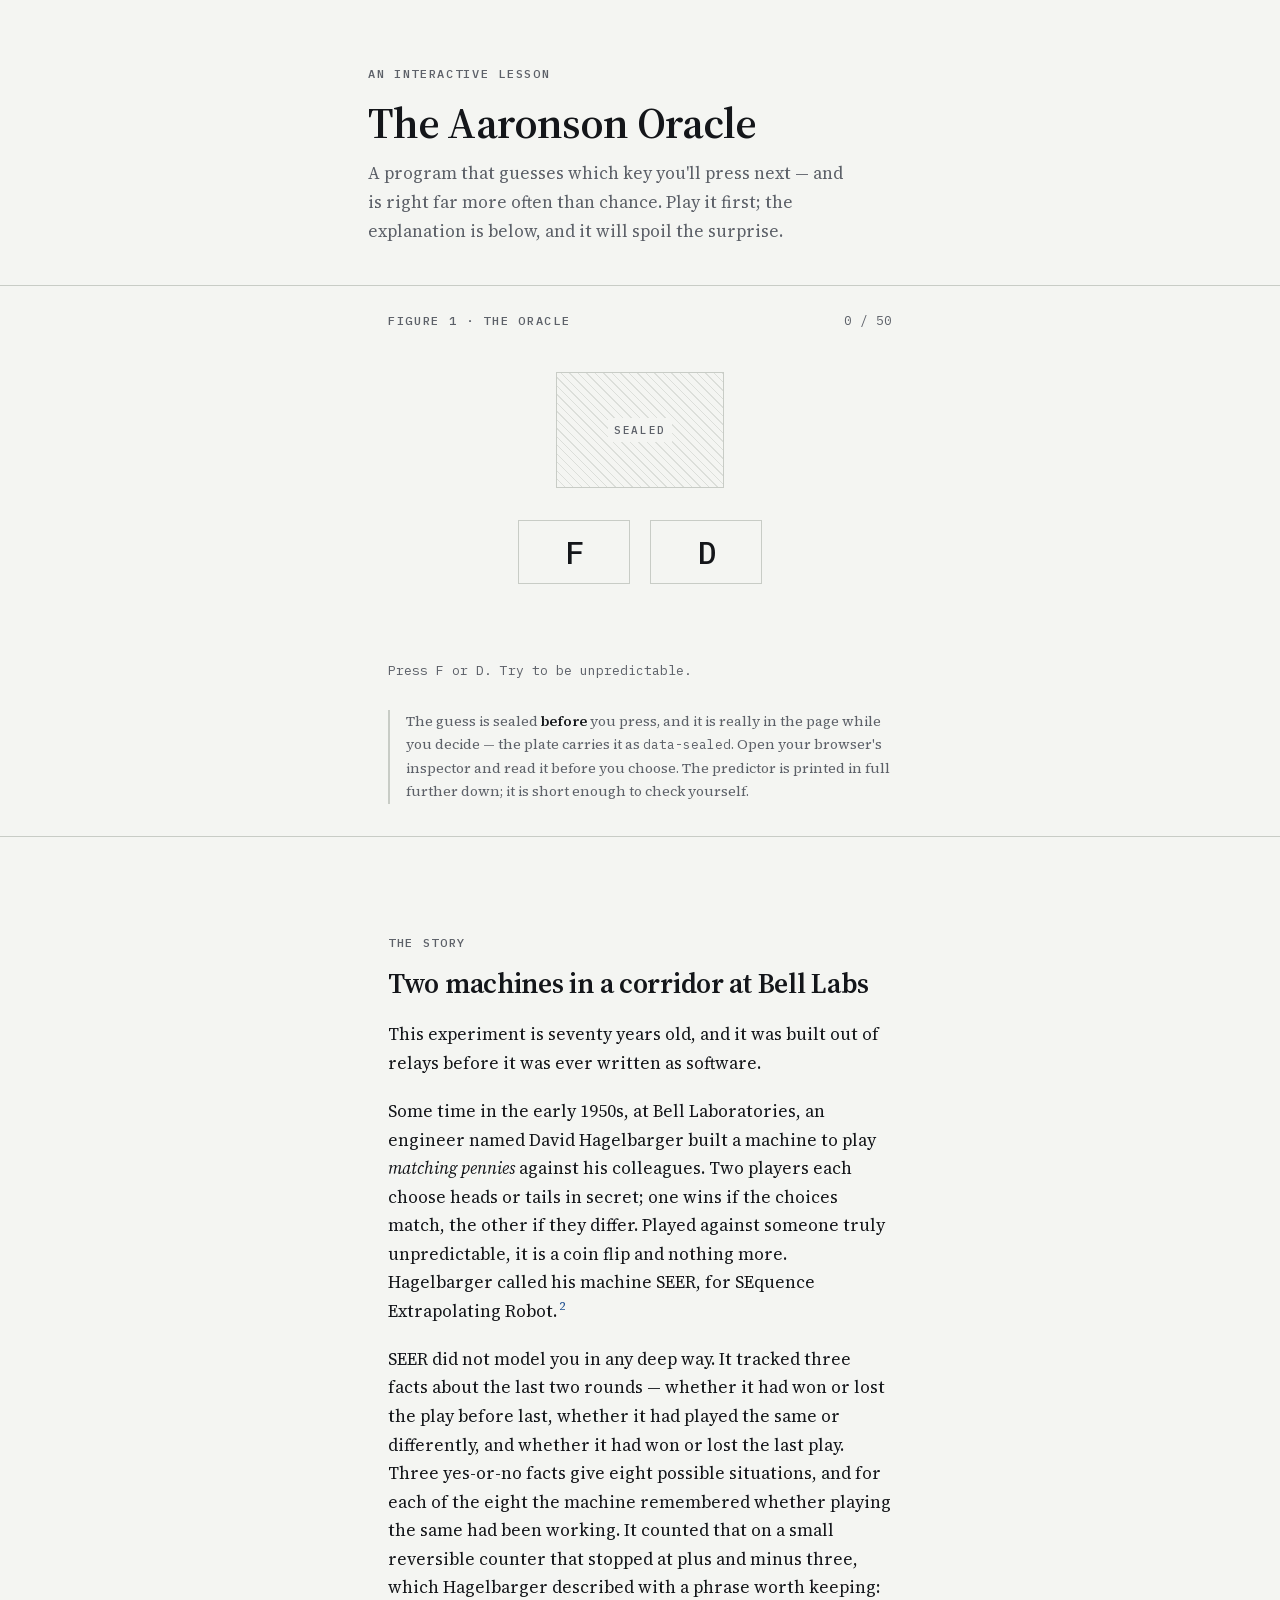
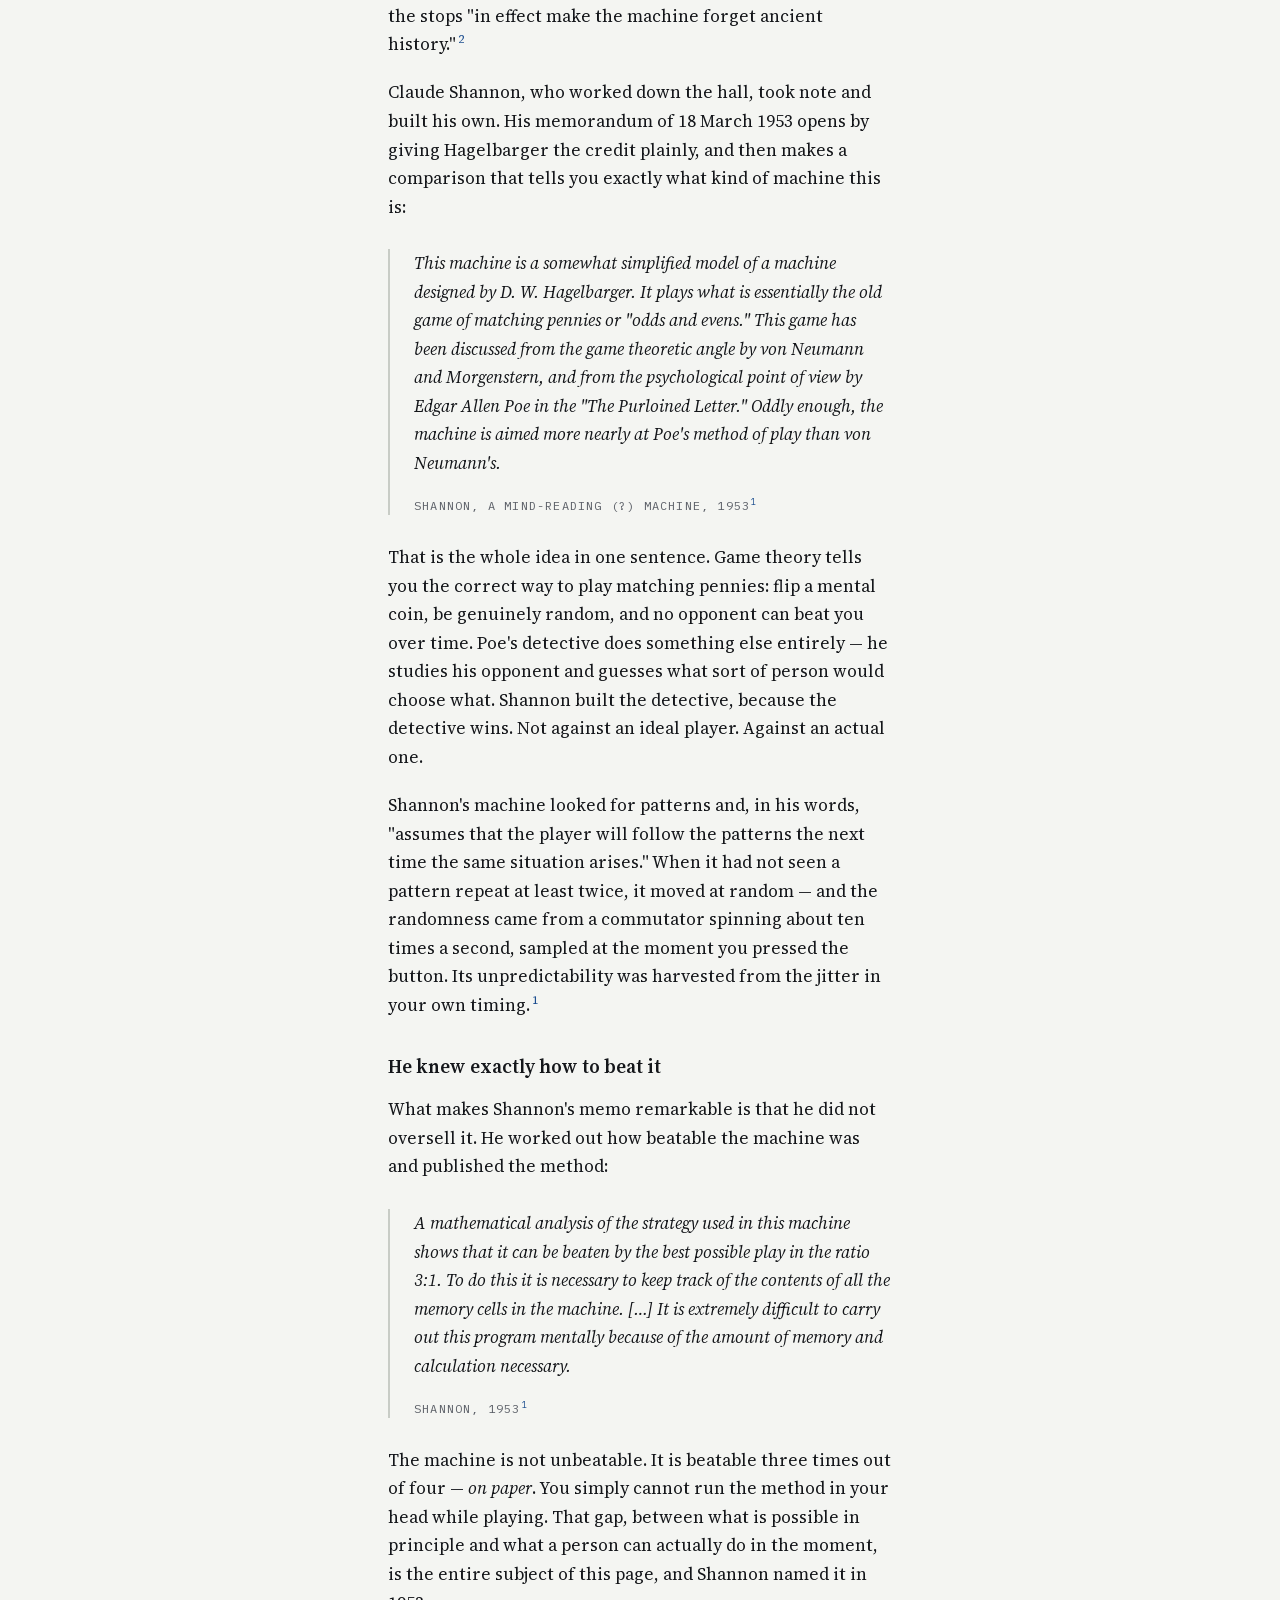
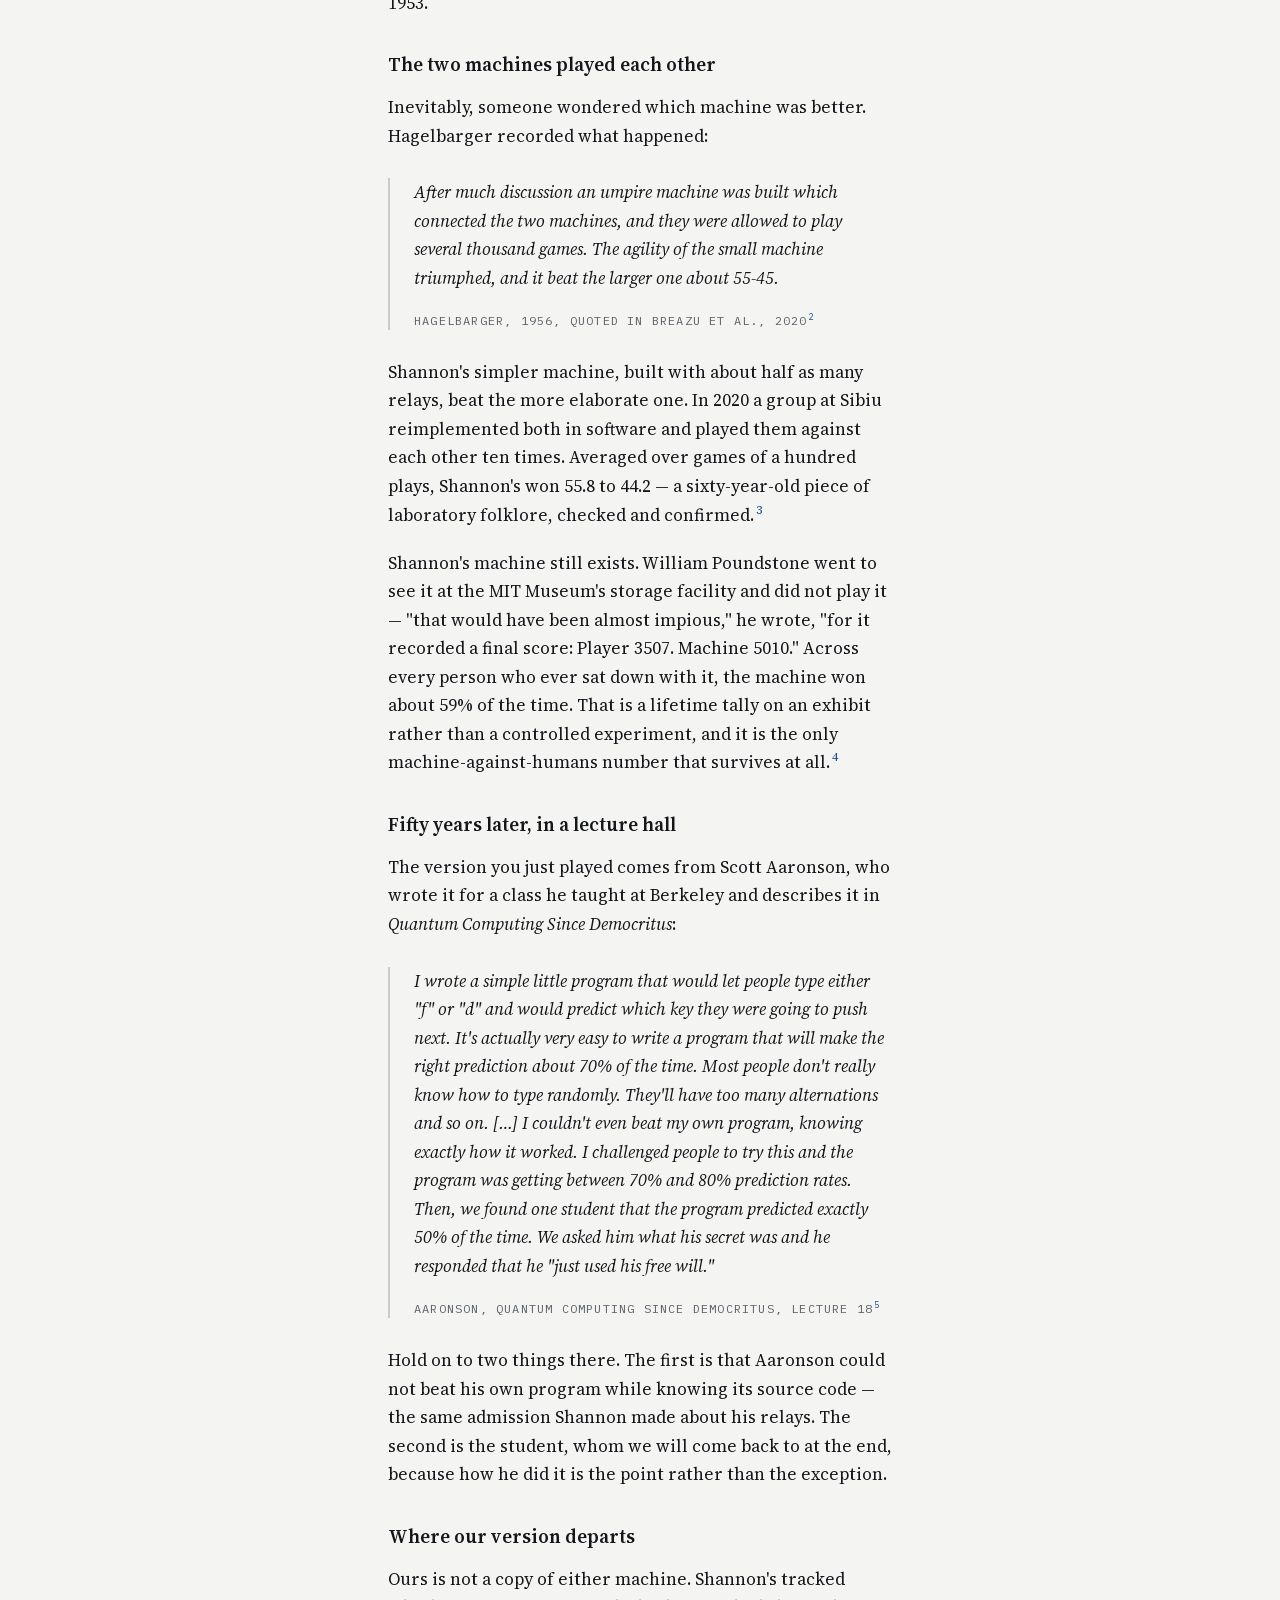
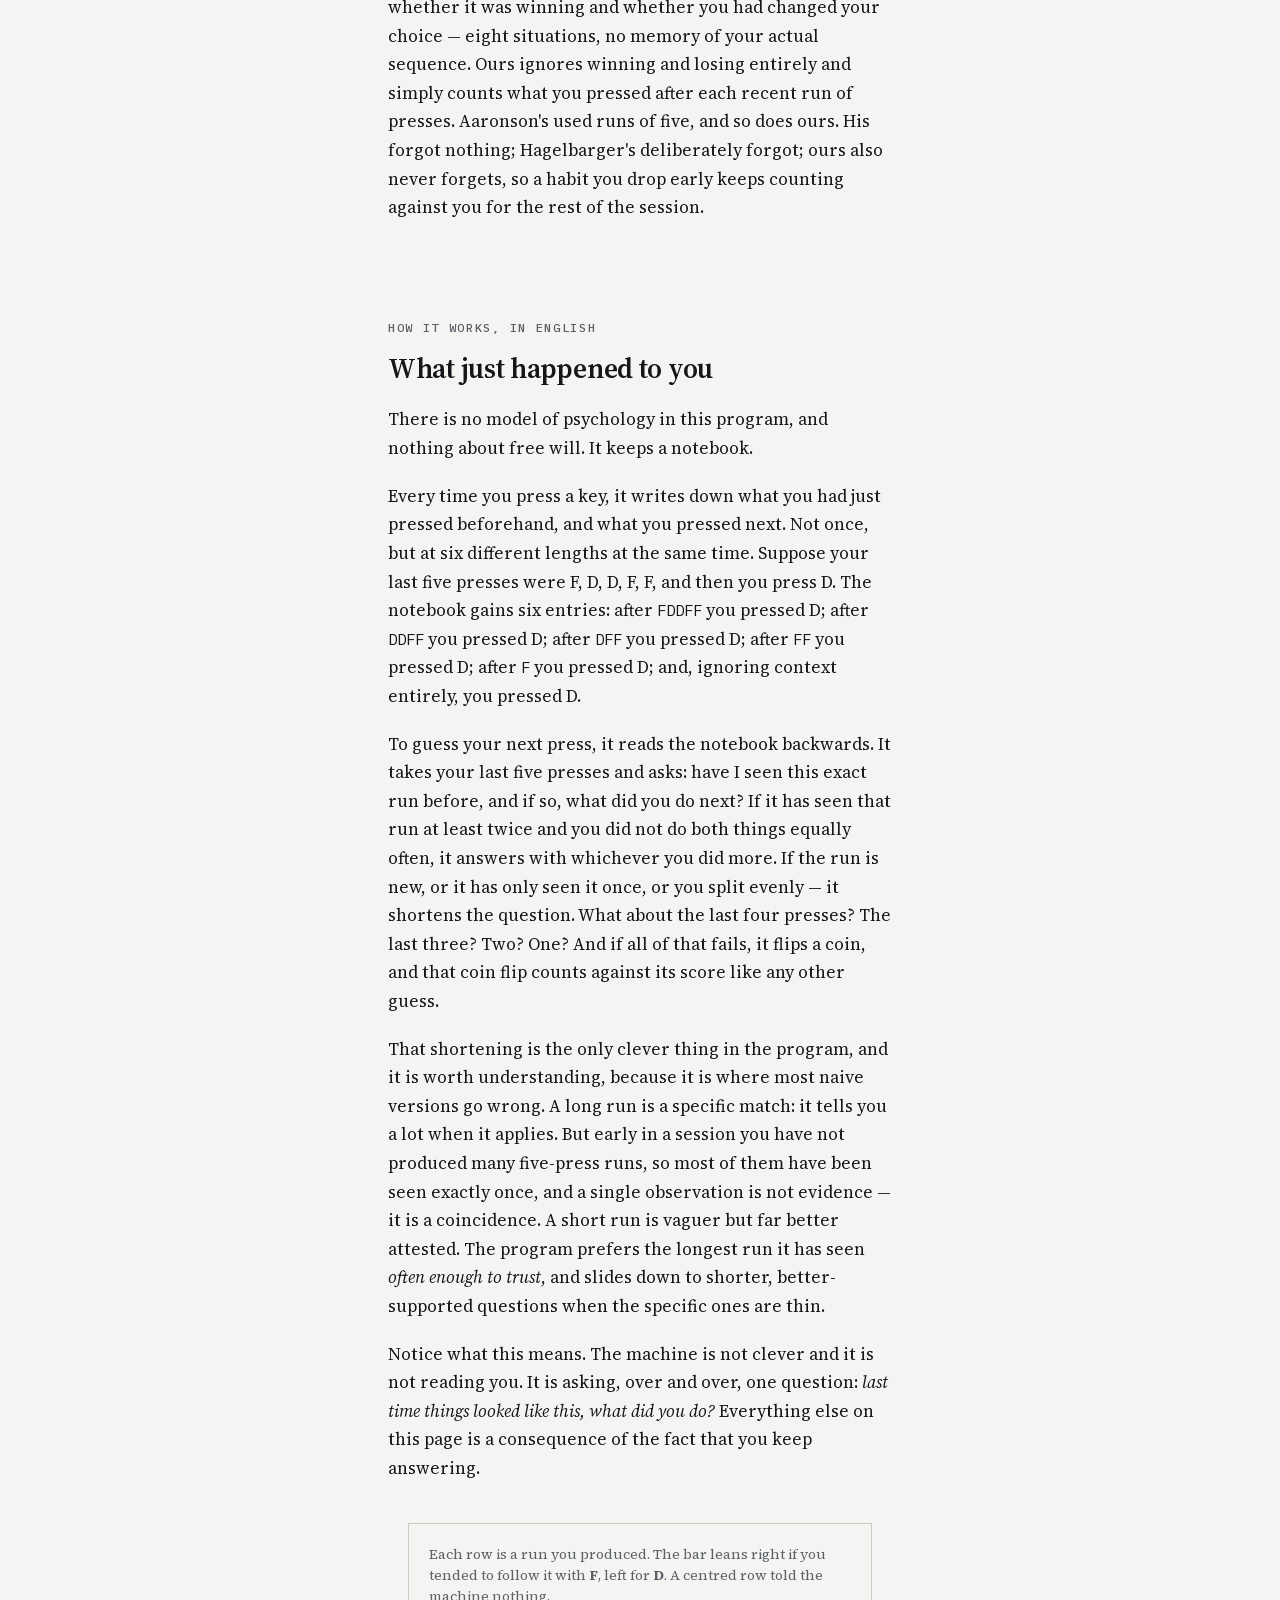
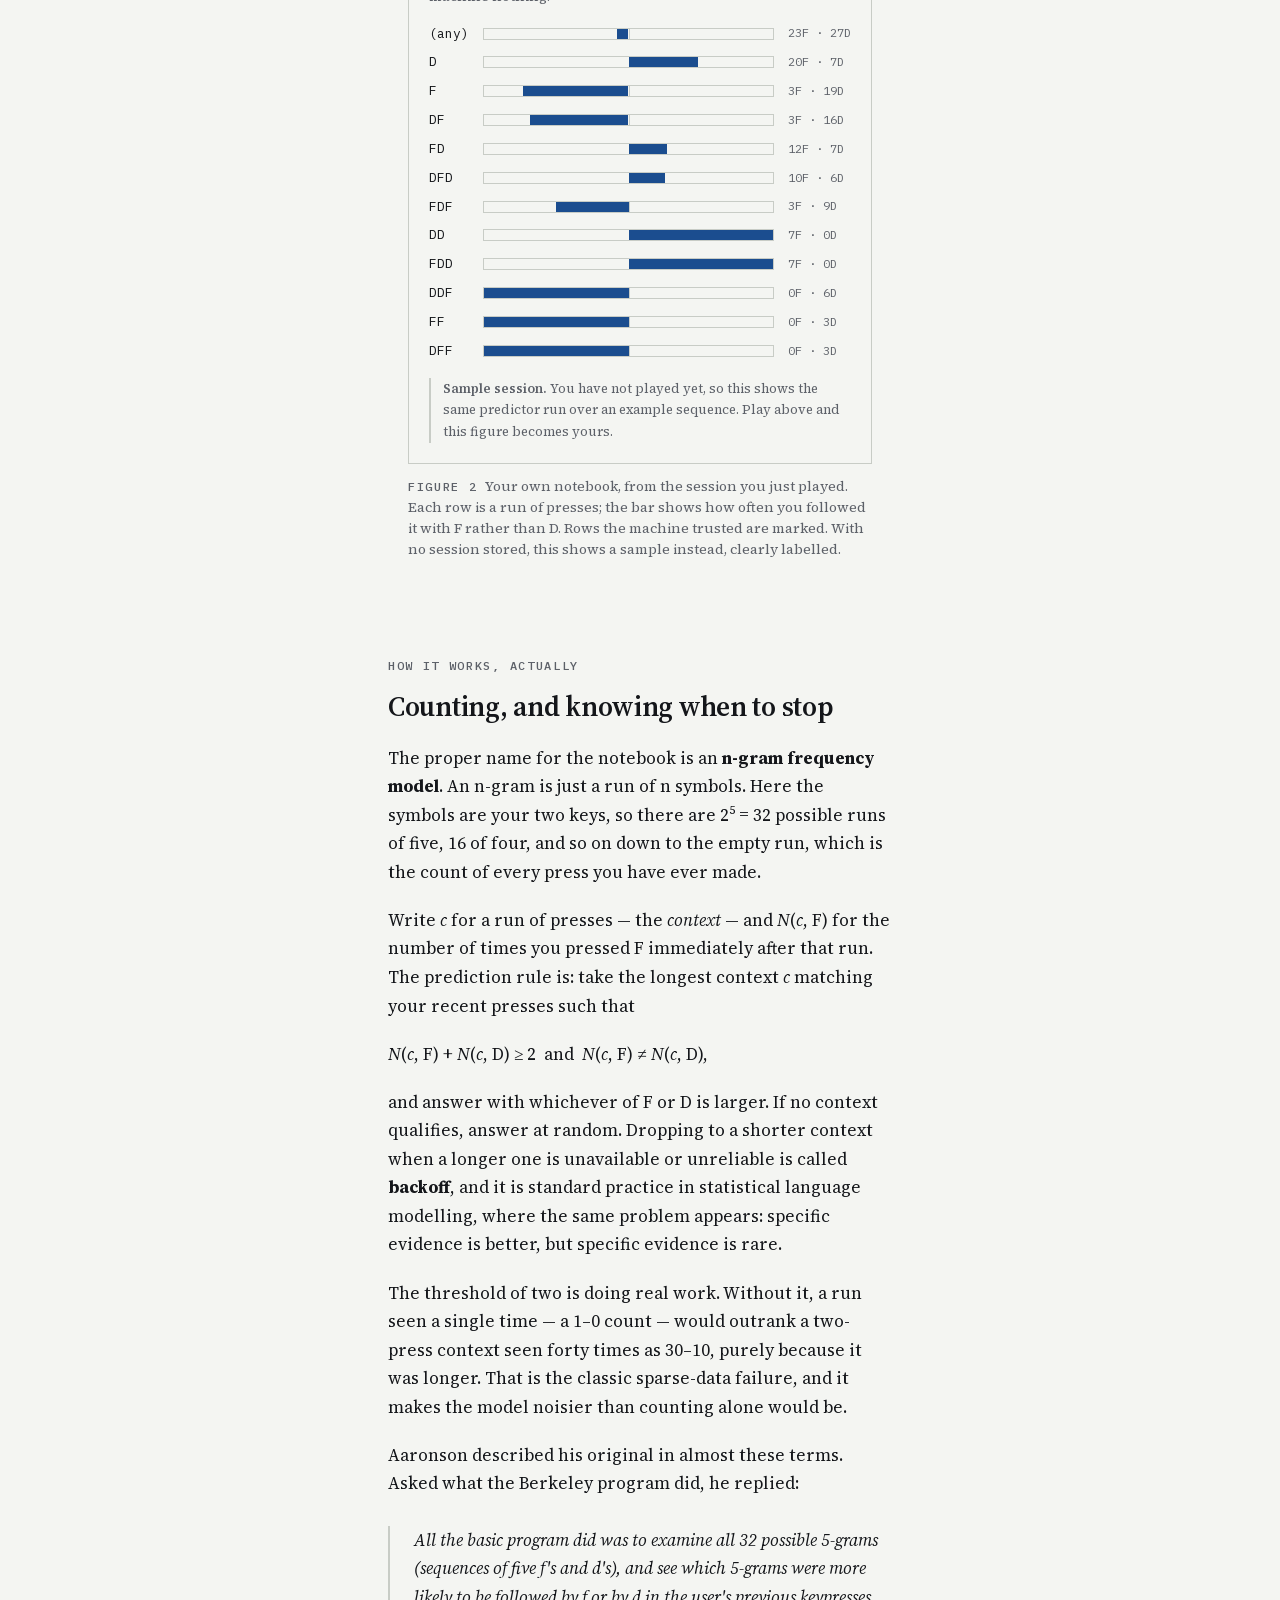
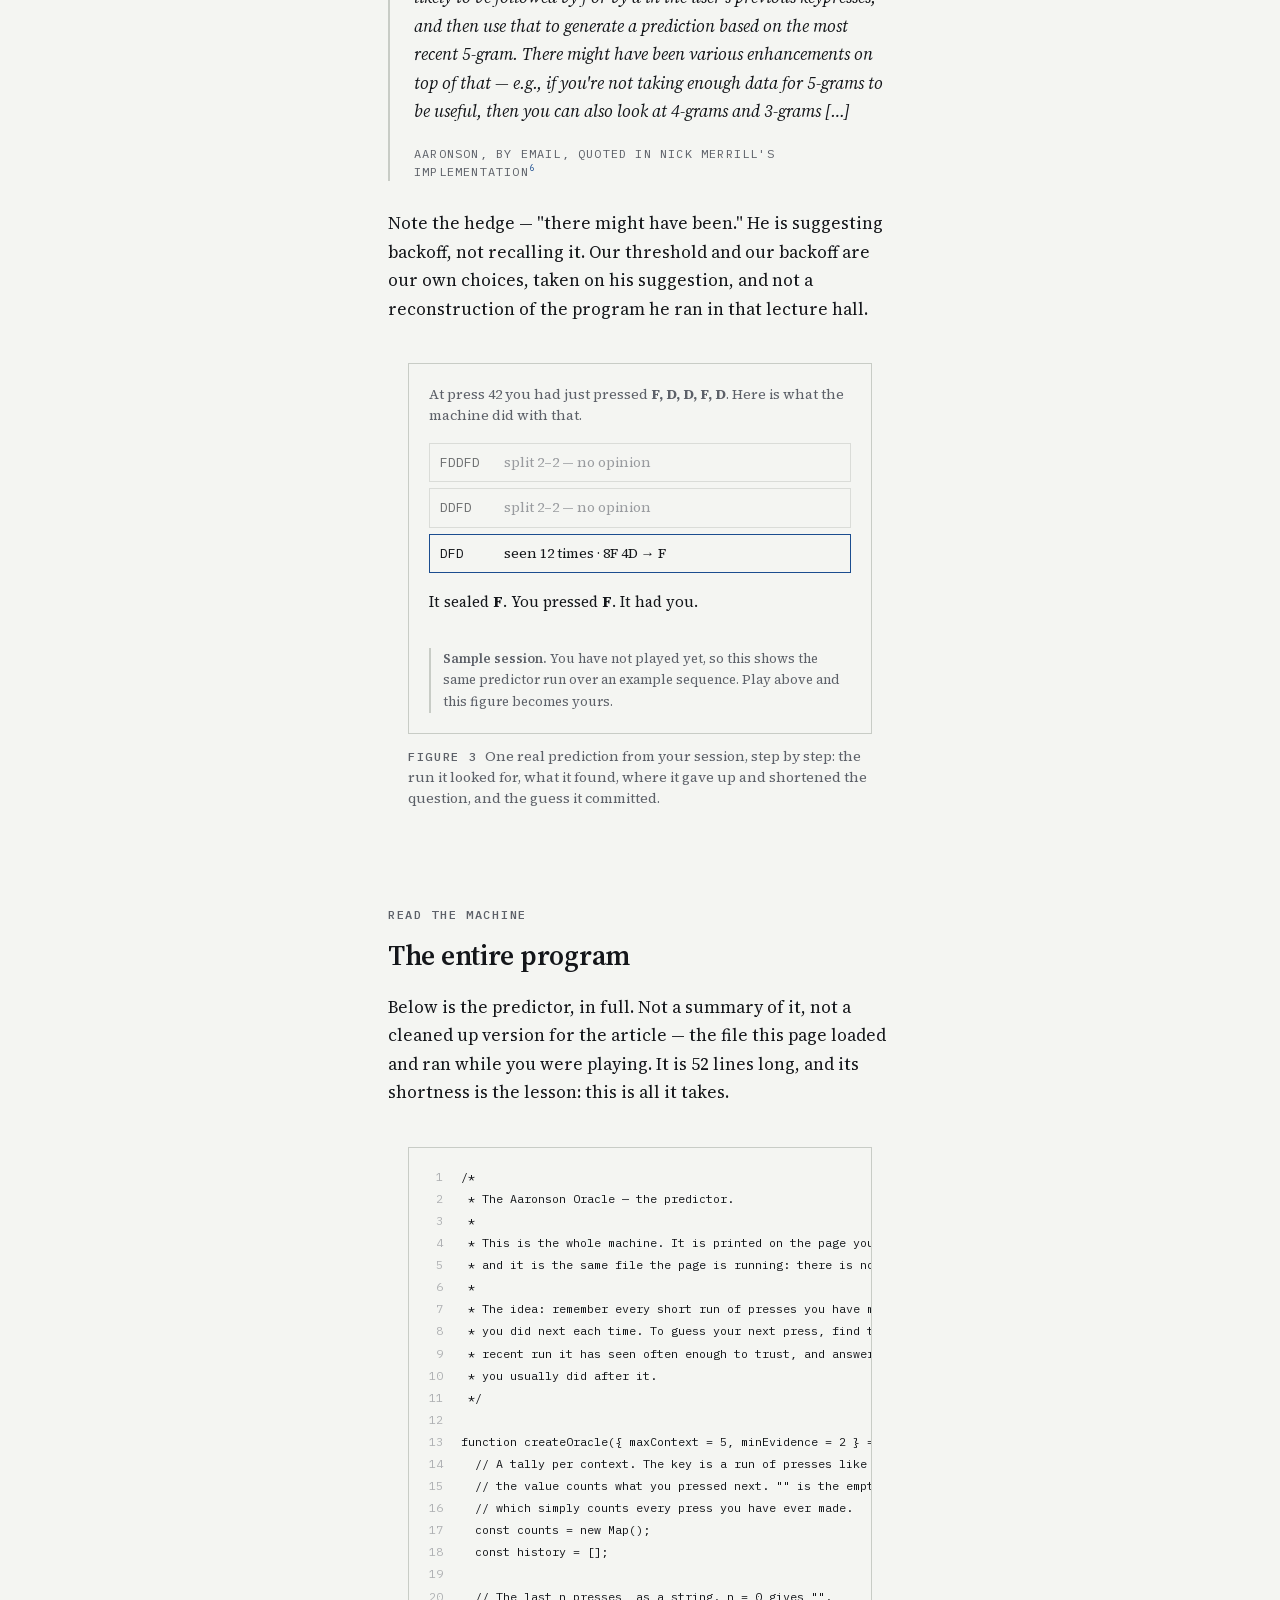
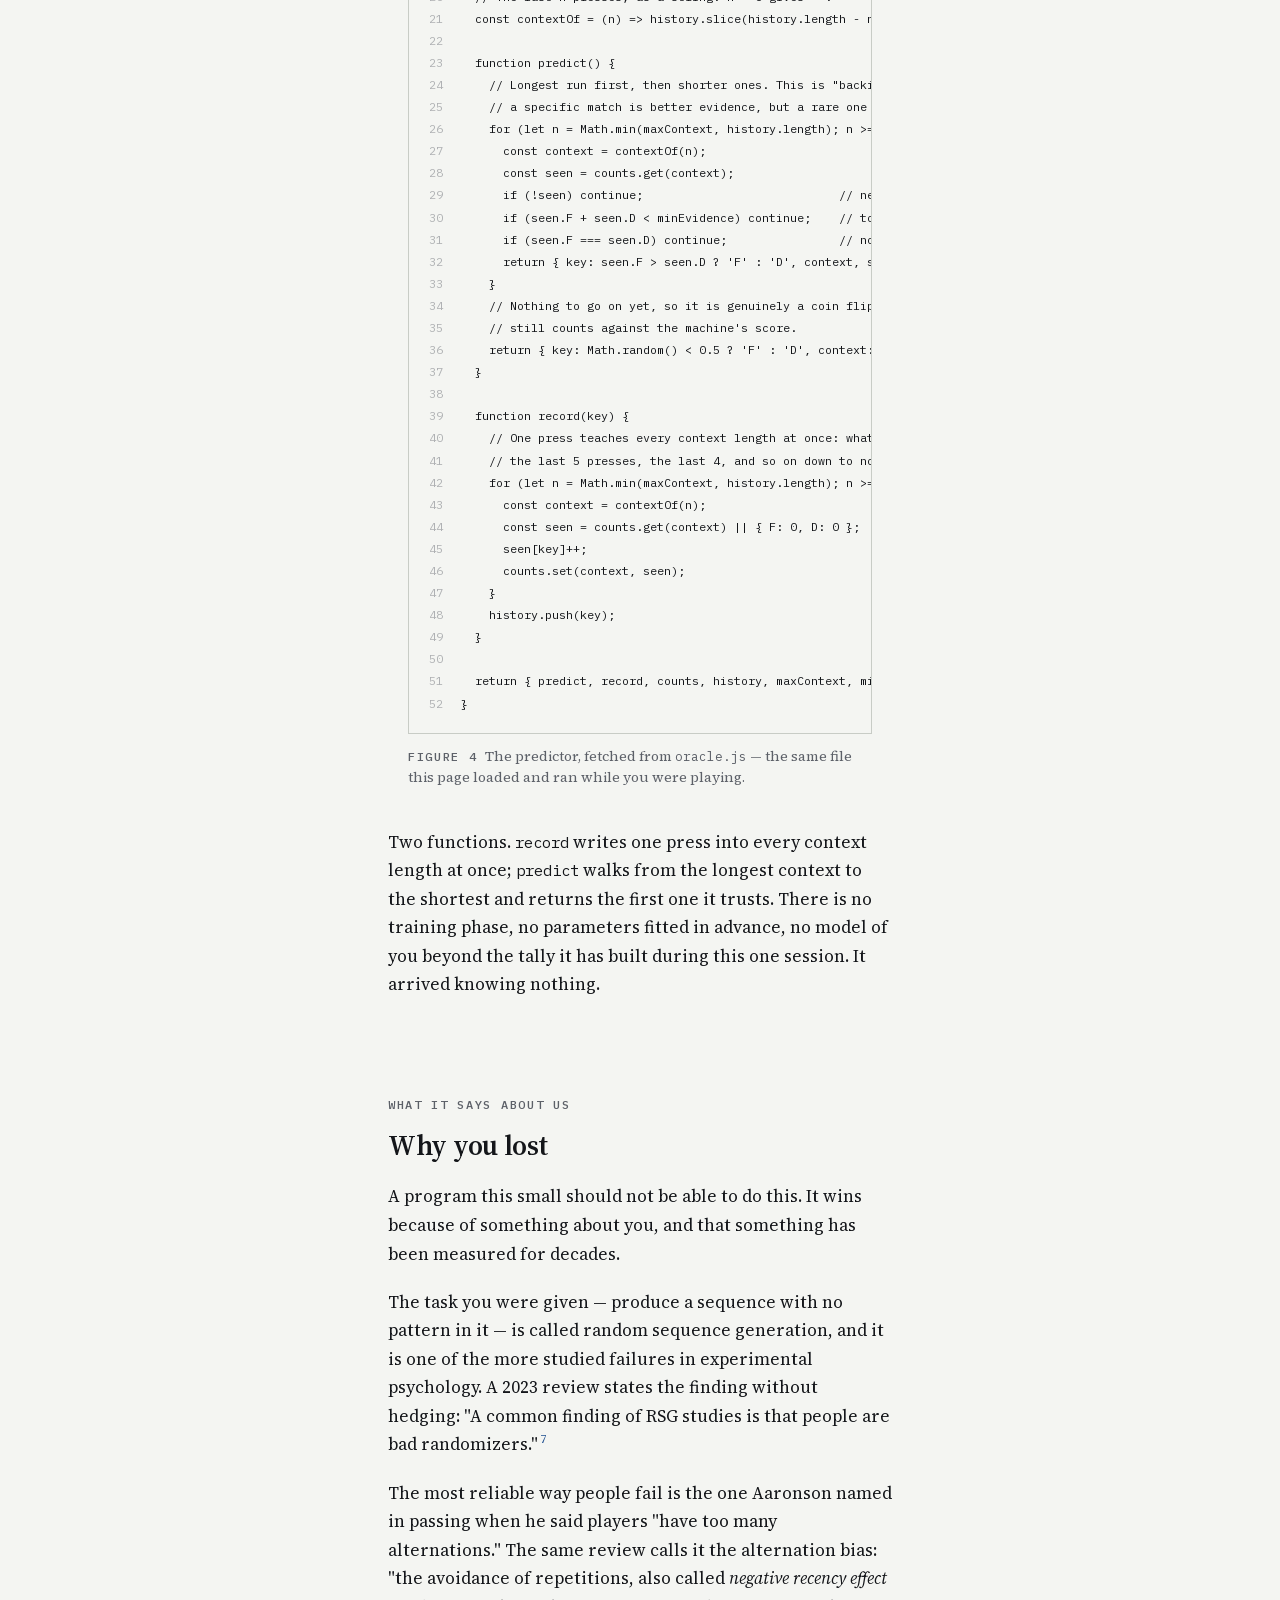
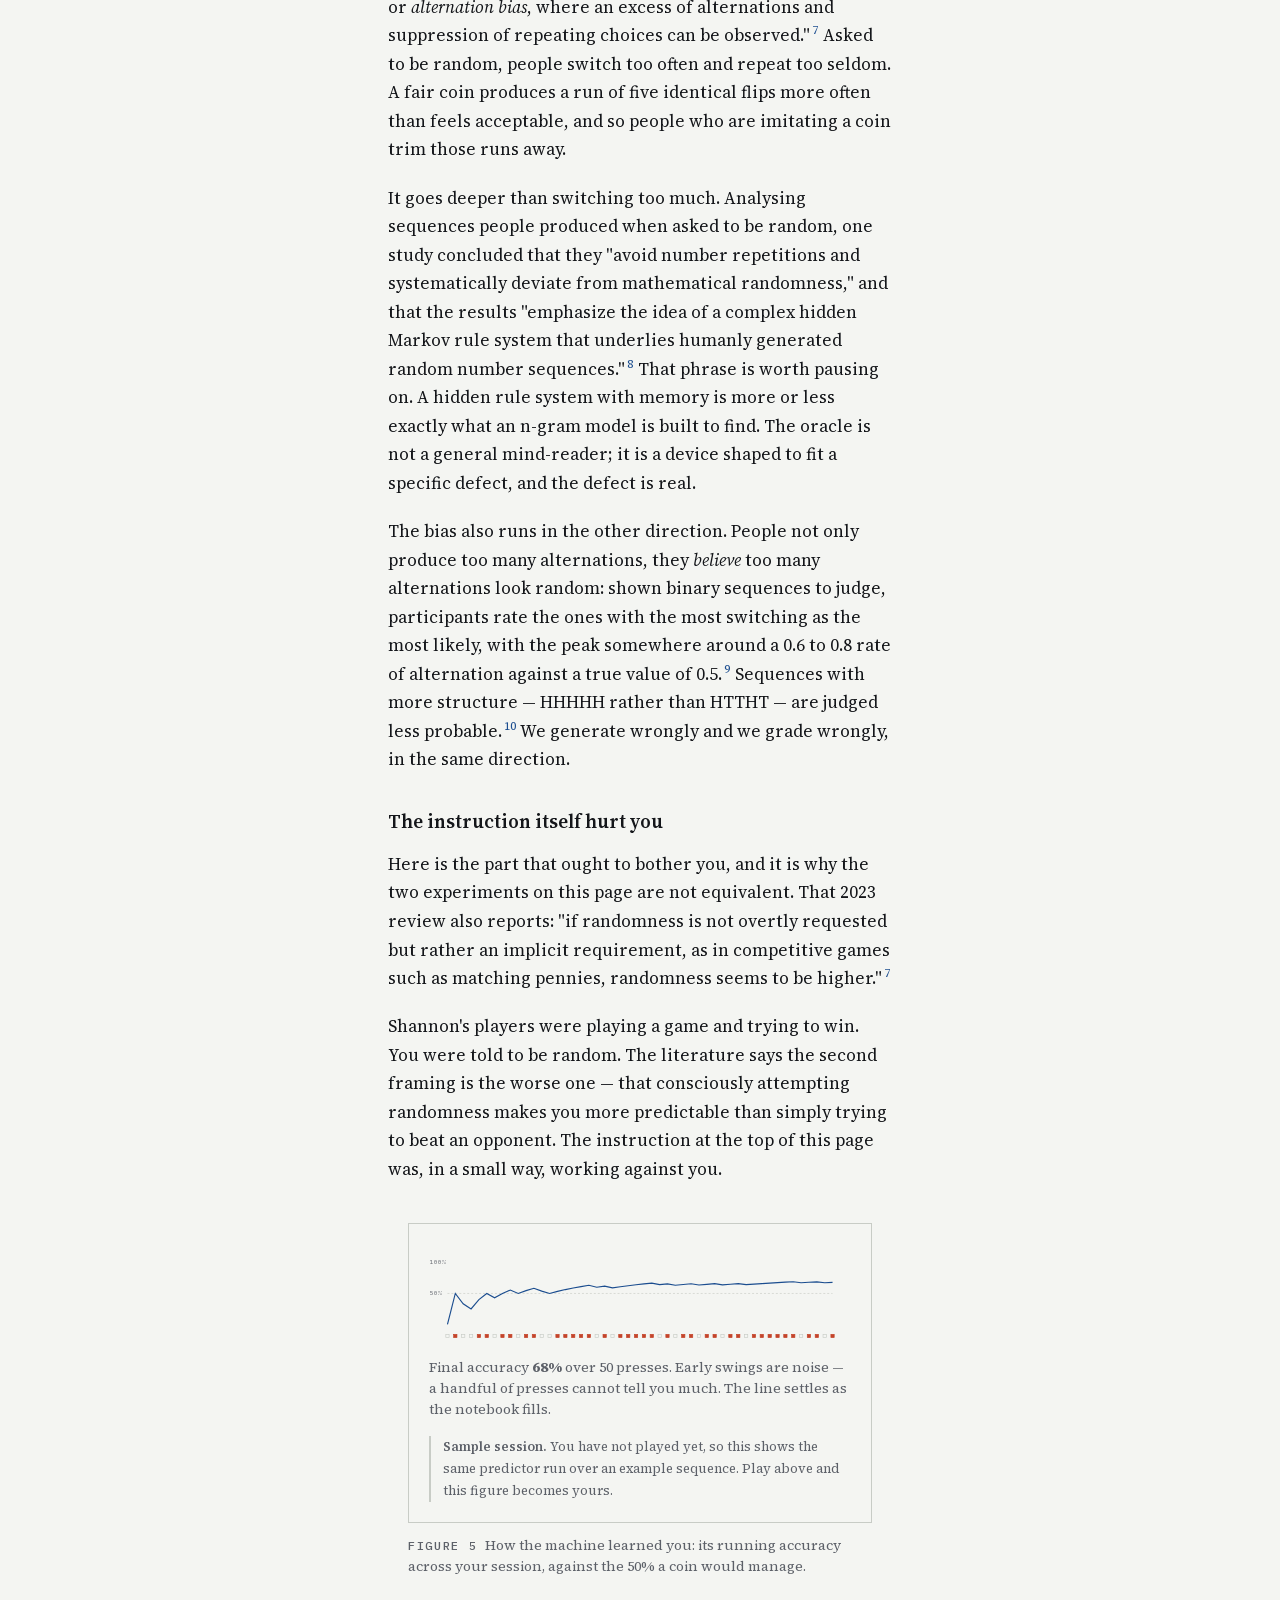
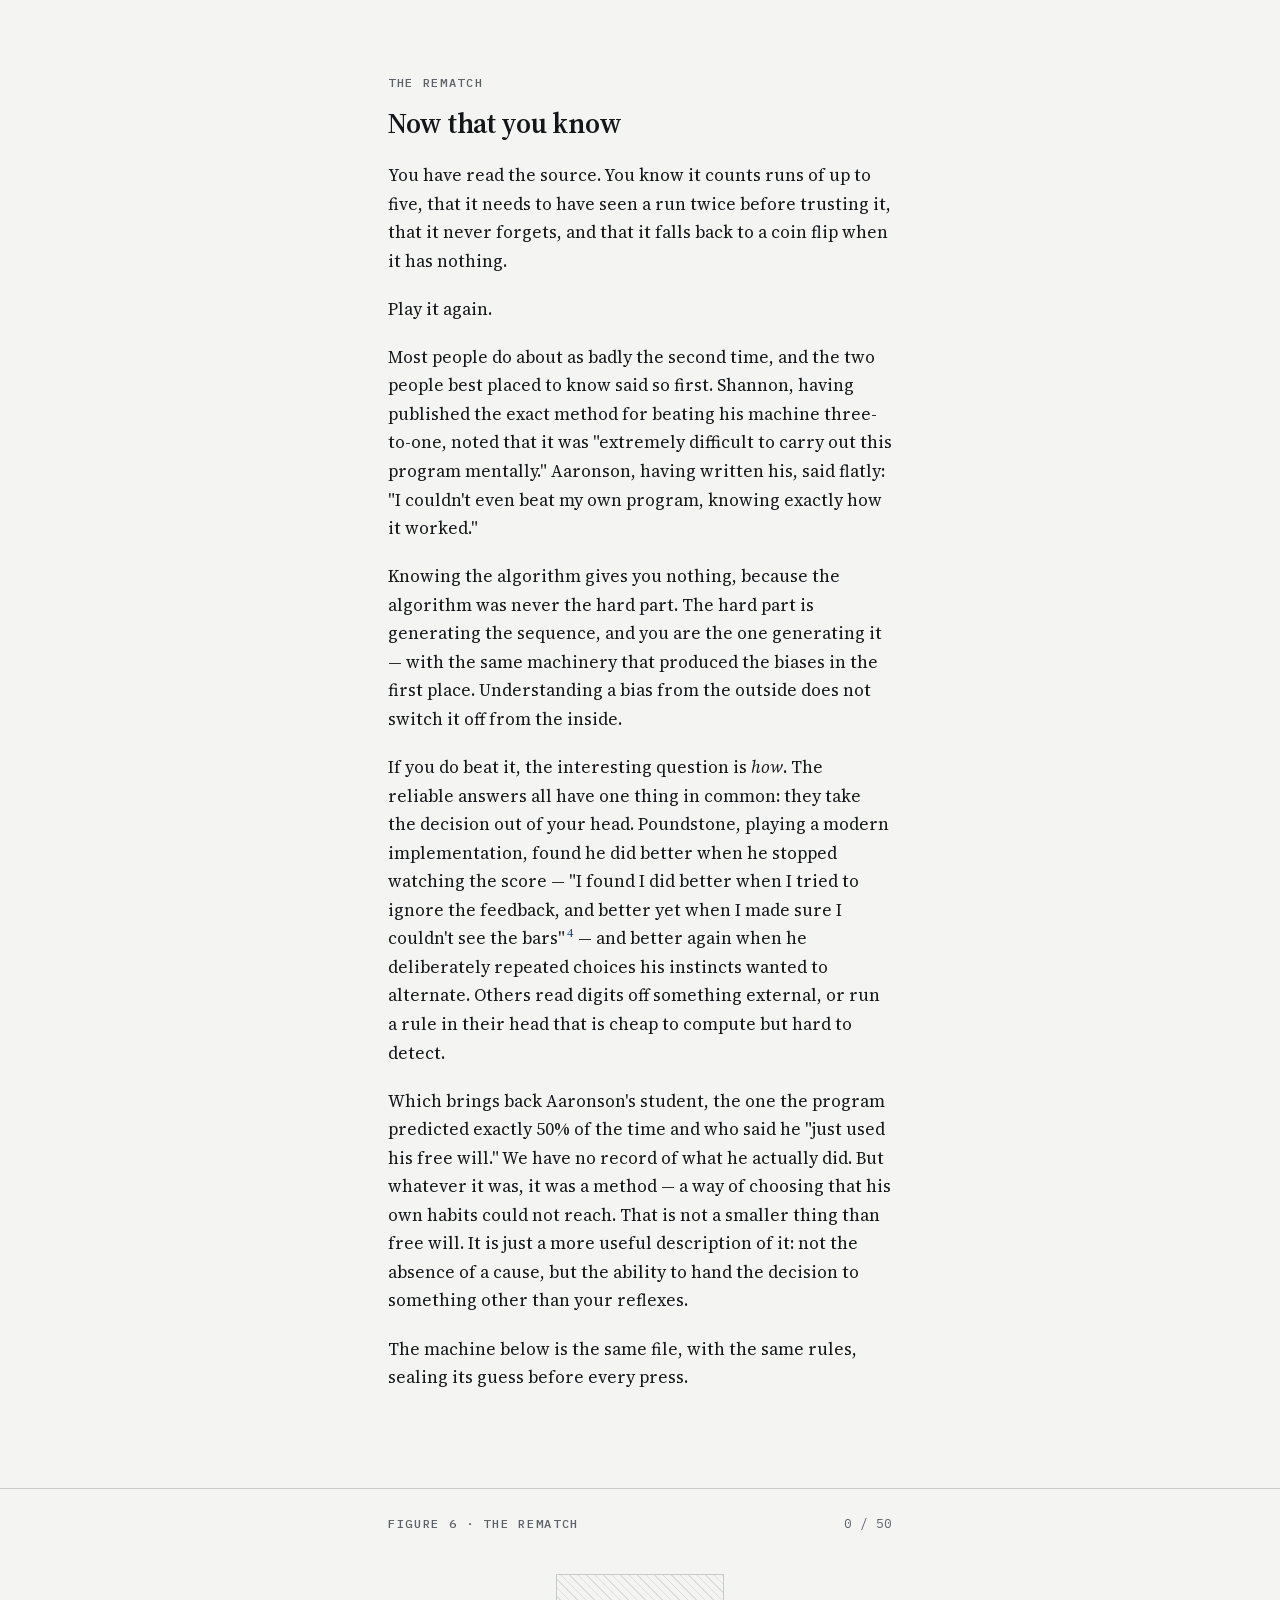
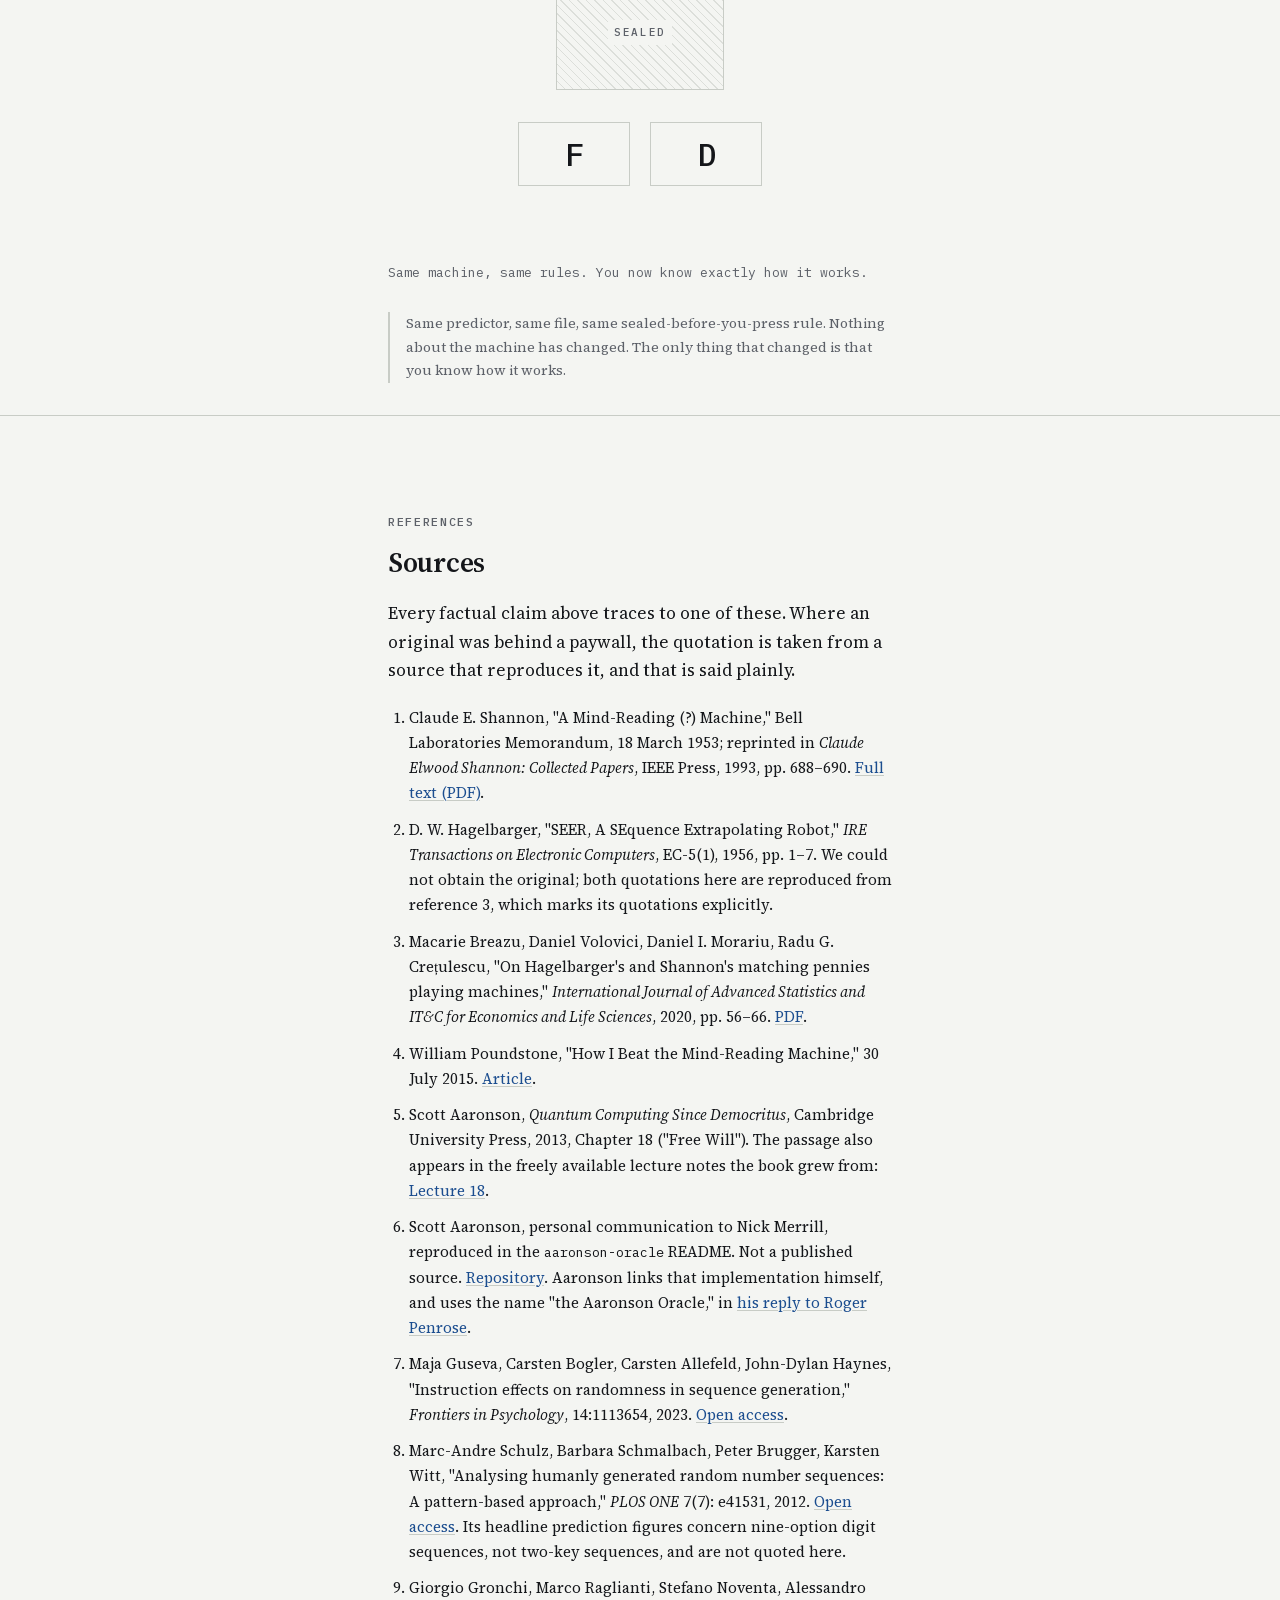
==== commit e4816601: "Slice 6: polish — metadata, favicon, social card, audits Metadata under the final name, an SVG favic" ====
--- a/index.html
+++ b/index.html
@@ -5,6 +5,21 @@
 <meta name="viewport" content="width=device-width, initial-scale=1">
 <title>The Aaronson Oracle — an interactive lesson in human predictability</title>
 <meta name="description" content="A program that guesses whether you will press F or D — before you press it — and is right far more often than chance. Play it, then find out exactly how it works.">
+<meta name="author" content="Spencer Stanton">
+
+<link rel="icon" href="favicon.svg" type="image/svg+xml">
+
+<!-- Social preview. og:image must be an absolute URL for most platforms;
+     set it to the deployed origin when the site gets a domain. -->
+<meta property="og:type" content="article">
+<meta property="og:title" content="The Aaronson Oracle">
+<meta property="og:description" content="A program that guesses which key you'll press next — and is right far more often than chance. Play it, then read exactly how it works.">
+<meta property="og:image" content="og-card.png">
+<meta name="twitter:card" content="summary_large_image">
+<meta name="twitter:title" content="The Aaronson Oracle">
+<meta name="twitter:description" content="A program that guesses which key you'll press next — and is right far more often than chance.">
+<meta name="twitter:image" content="og-card.png">
+
 <link rel="preload" href="fonts/source-serif-4-var.woff2" as="font" type="font/woff2" crossorigin>
 <link rel="preload" href="fonts/ibm-plex-mono-400.woff2" as="font" type="font/woff2" crossorigin>
 <link rel="stylesheet" href="style.css">
@@ -299,7 +314,12 @@
       long, and its shortness is the lesson: this is all it takes.</p>
 
       <figure class="wide" id="fig-source">
-        <pre class="codeblock" id="oracle-source" tabindex="0"><code>Loading the source…</code></pre>
+        <pre class="codeblock" id="oracle-source" tabindex="0"><code>Loading oracle.js…</code></pre>
+        <noscript>
+          <p class="fignote">JavaScript is off, so the listing cannot be
+          inserted here. The file itself is <a href="oracle.js">oracle.js</a>,
+          and it is the whole predictor.</p>
+        </noscript>
         <figcaption><b>Figure 4</b><span id="oracle-source-note">The predictor,
         loaded from <code>oracle.js</code> — the same file this page is
         running.</span></figcaption>
@@ -503,7 +523,8 @@
         <li id="ref-10">Stian Reimers, Chris Donkin, Mike E. Le Pelley,
         "Perceptions of randomness in binary sequences: Normative, heuristic,
         or both?" <em>Cognition</em>, 172, 2018, pp. 11–25.
-        <a href="https://openaccess.city.ac.uk/id/eprint/18626/">Accepted version</a>.</li>
+        <a href="https://doi.org/10.1016/j.cognition.2017.11.002">DOI</a> ·
+        <a href="https://openaccess.city.ac.uk/id/eprint/18626/1/Coin%20Tossing%20R3%20Clean.pdf">accepted version (PDF)</a>.</li>
       </ol>
 
       <p class="endnote">The idea and the algorithm are Aaronson's, and the
--- a/style.css
+++ b/style.css
@@ -212,6 +212,39 @@
   display:grid;place-items:center;padding:20px;
 }
 .figbox .empty{font-size:.875rem;color:var(--graphite);text-align:center;max-width:26rem}
+.figbox{align-content:start;justify-items:stretch}
+.fighead{font-size:.875rem;color:var(--graphite);margin-bottom:16px;line-height:1.5}
+.stepout{font-size:.9375rem;margin-top:16px}
+.fignote{font-size:.8125rem;color:var(--graphite);margin-top:16px;
+  border-left:2px solid var(--hairline);padding-left:12px}
+.fignote b{font-weight:600}
+
+/* Figure 2 — the frequency notebook */
+.freq{display:grid;grid-template-columns:auto 1fr auto;gap:7px 14px;align-items:center}
+.freq-ctx{font-family:var(--mono);font-size:.8125rem;color:var(--ink);white-space:nowrap}
+.freq-track{position:relative;display:block;height:12px;
+  background:var(--vellum);border:1px solid var(--hairline)}
+.freq-mid{position:absolute;left:50%;top:0;bottom:0;width:1px;
+  background:var(--hairline)}
+.freq-bar{position:absolute;top:0;bottom:0;background:var(--relay);min-width:1px}
+.freq-bar.is-flat{background:var(--hairline)}
+.freq-n{font-family:var(--mono);font-size:.75rem;color:var(--graphite);
+  white-space:nowrap;font-variant-numeric:tabular-nums}
+
+/* Figure 3 — the backoff walk */
+.steps{display:flex;flex-direction:column;gap:6px}
+.step{display:grid;grid-template-columns:5.5ch 1fr;gap:14px;align-items:baseline;
+  padding:7px 10px;border:1px solid var(--hairline)}
+.step-ctx{font-family:var(--mono);font-size:.8125rem}
+.step-why{font-size:.875rem;color:var(--graphite)}
+.step.is-skip{opacity:.6}
+.step.is-use{border-color:var(--relay)}
+.step.is-use .step-why{color:var(--ink)}
+
+/* Figure 5 — accuracy over time */
+.chart{width:100%;height:auto;display:block}
+.chart-lab{font-family:var(--mono);font-size:9px;fill:var(--graphite)}
+.chart + .fighead{margin-top:14px;margin-bottom:0}
 
 /* ------------------------------------------------------- breakpoints */
 @media (max-width:47.99rem){
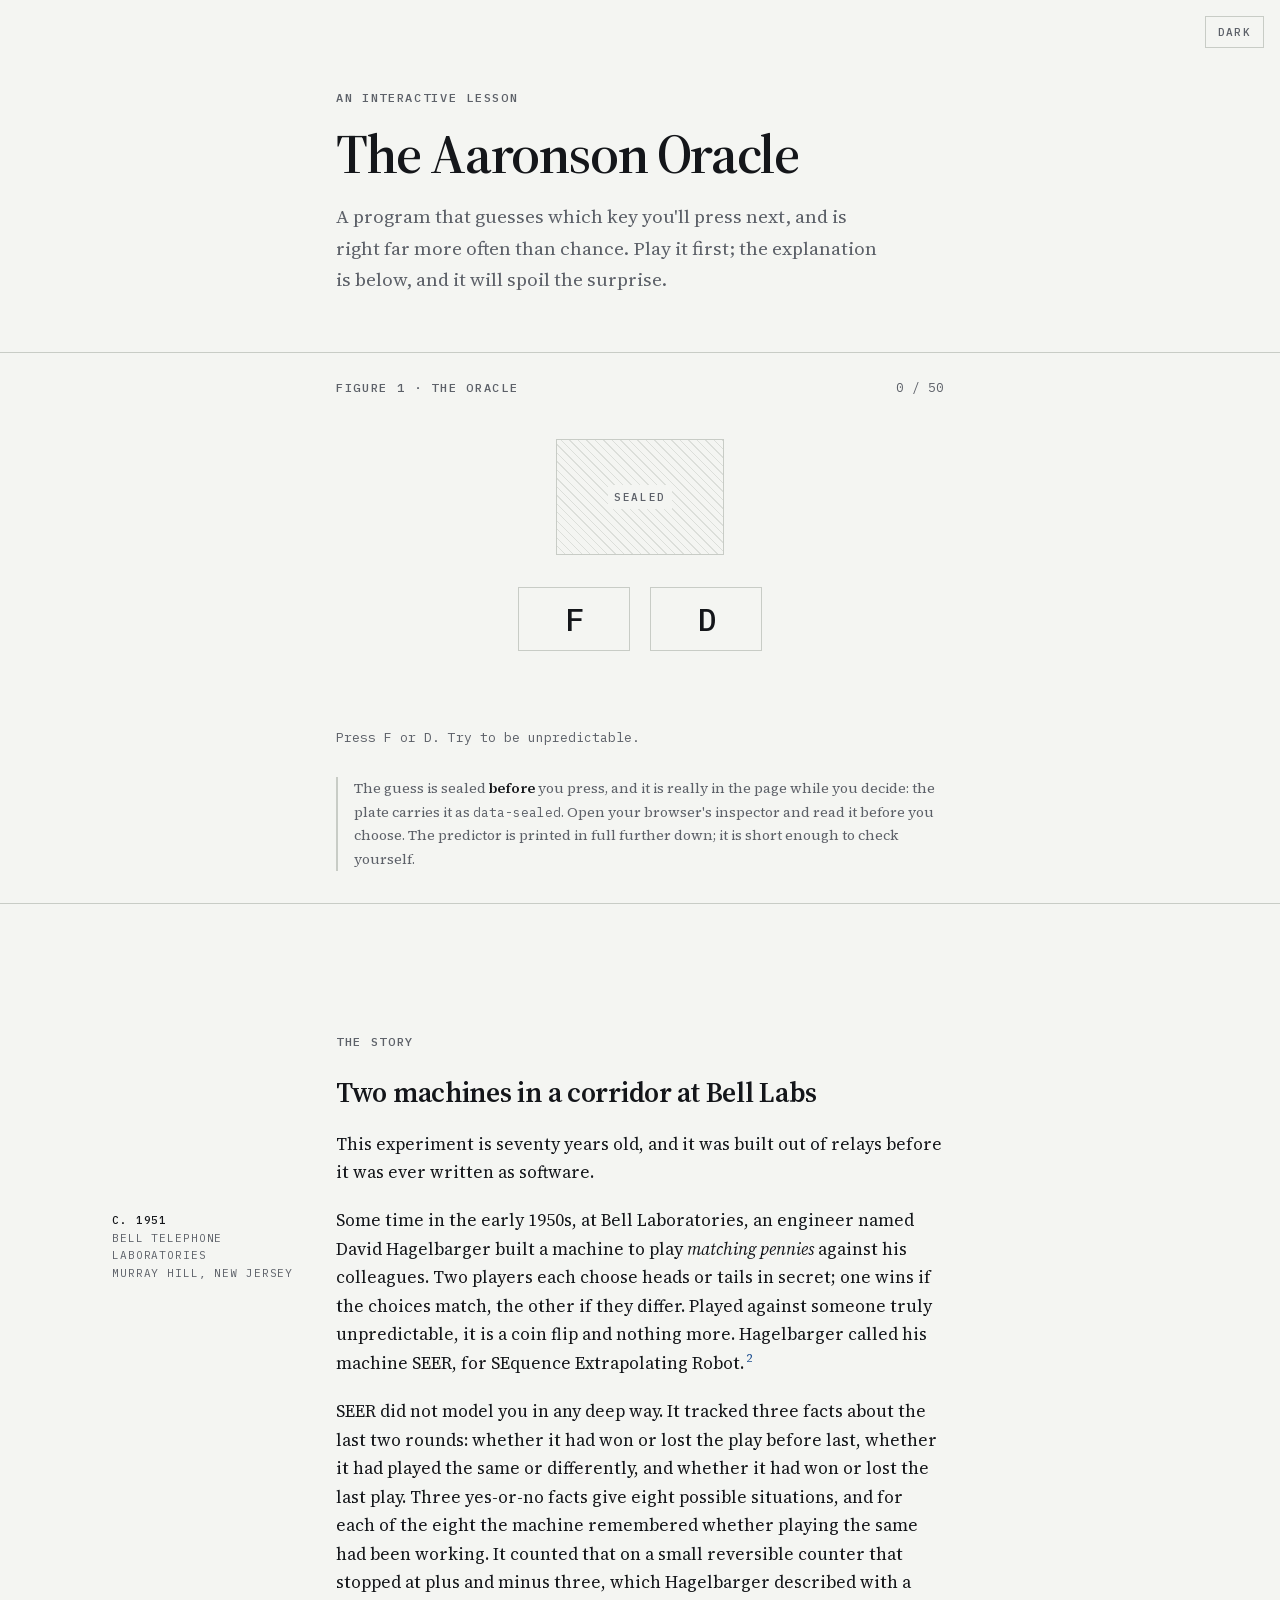
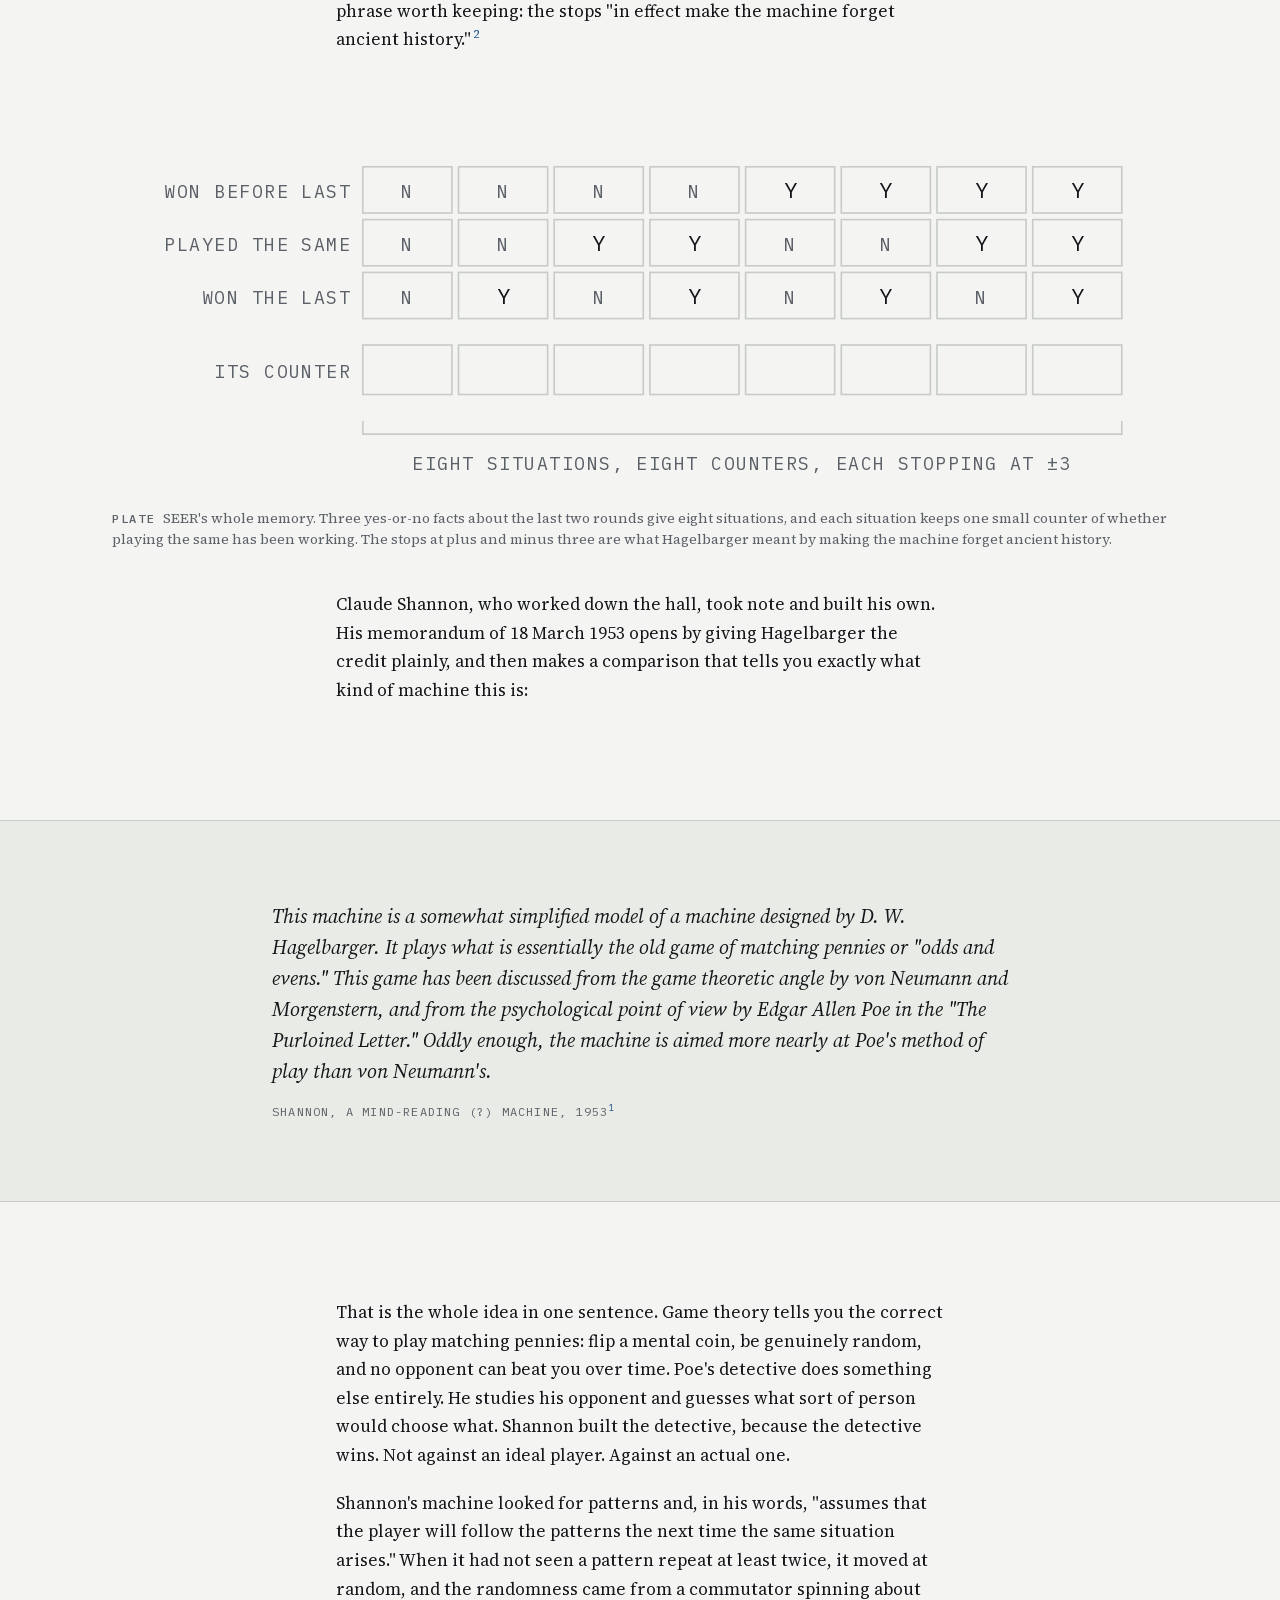
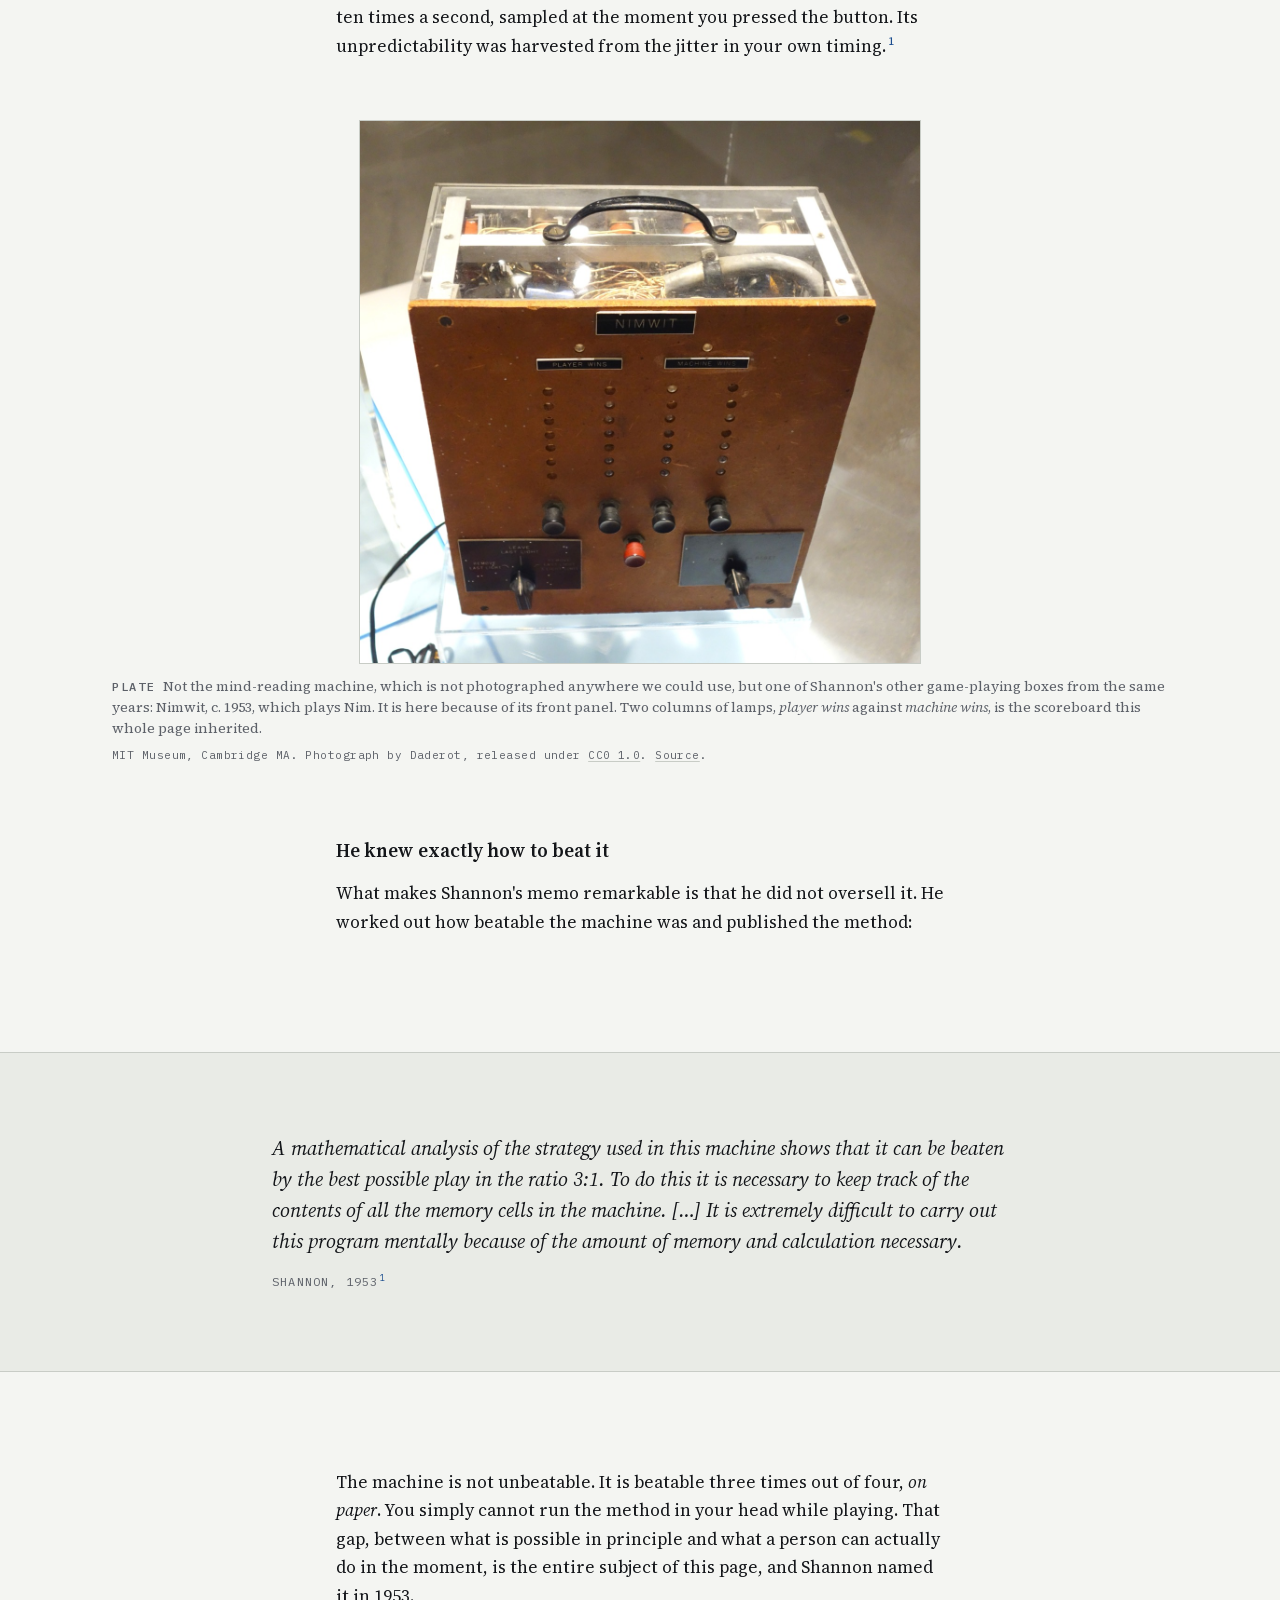
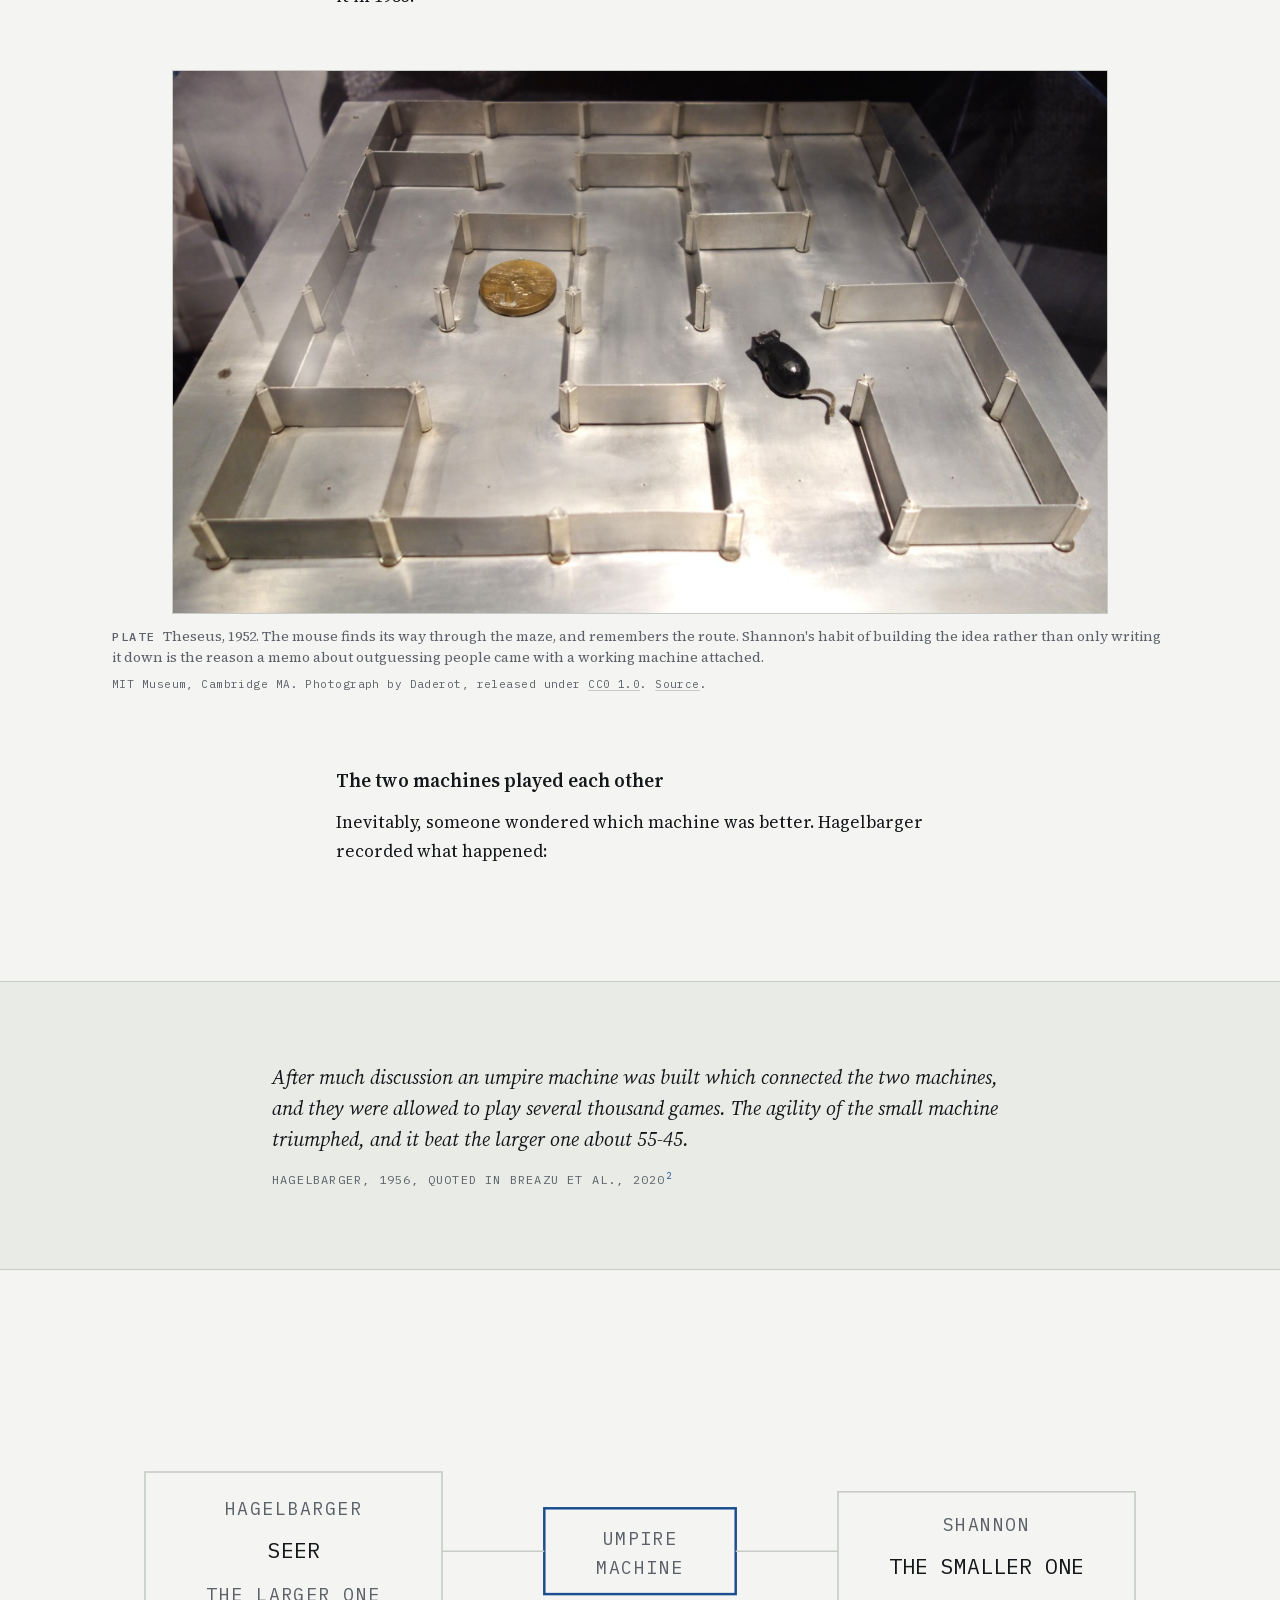
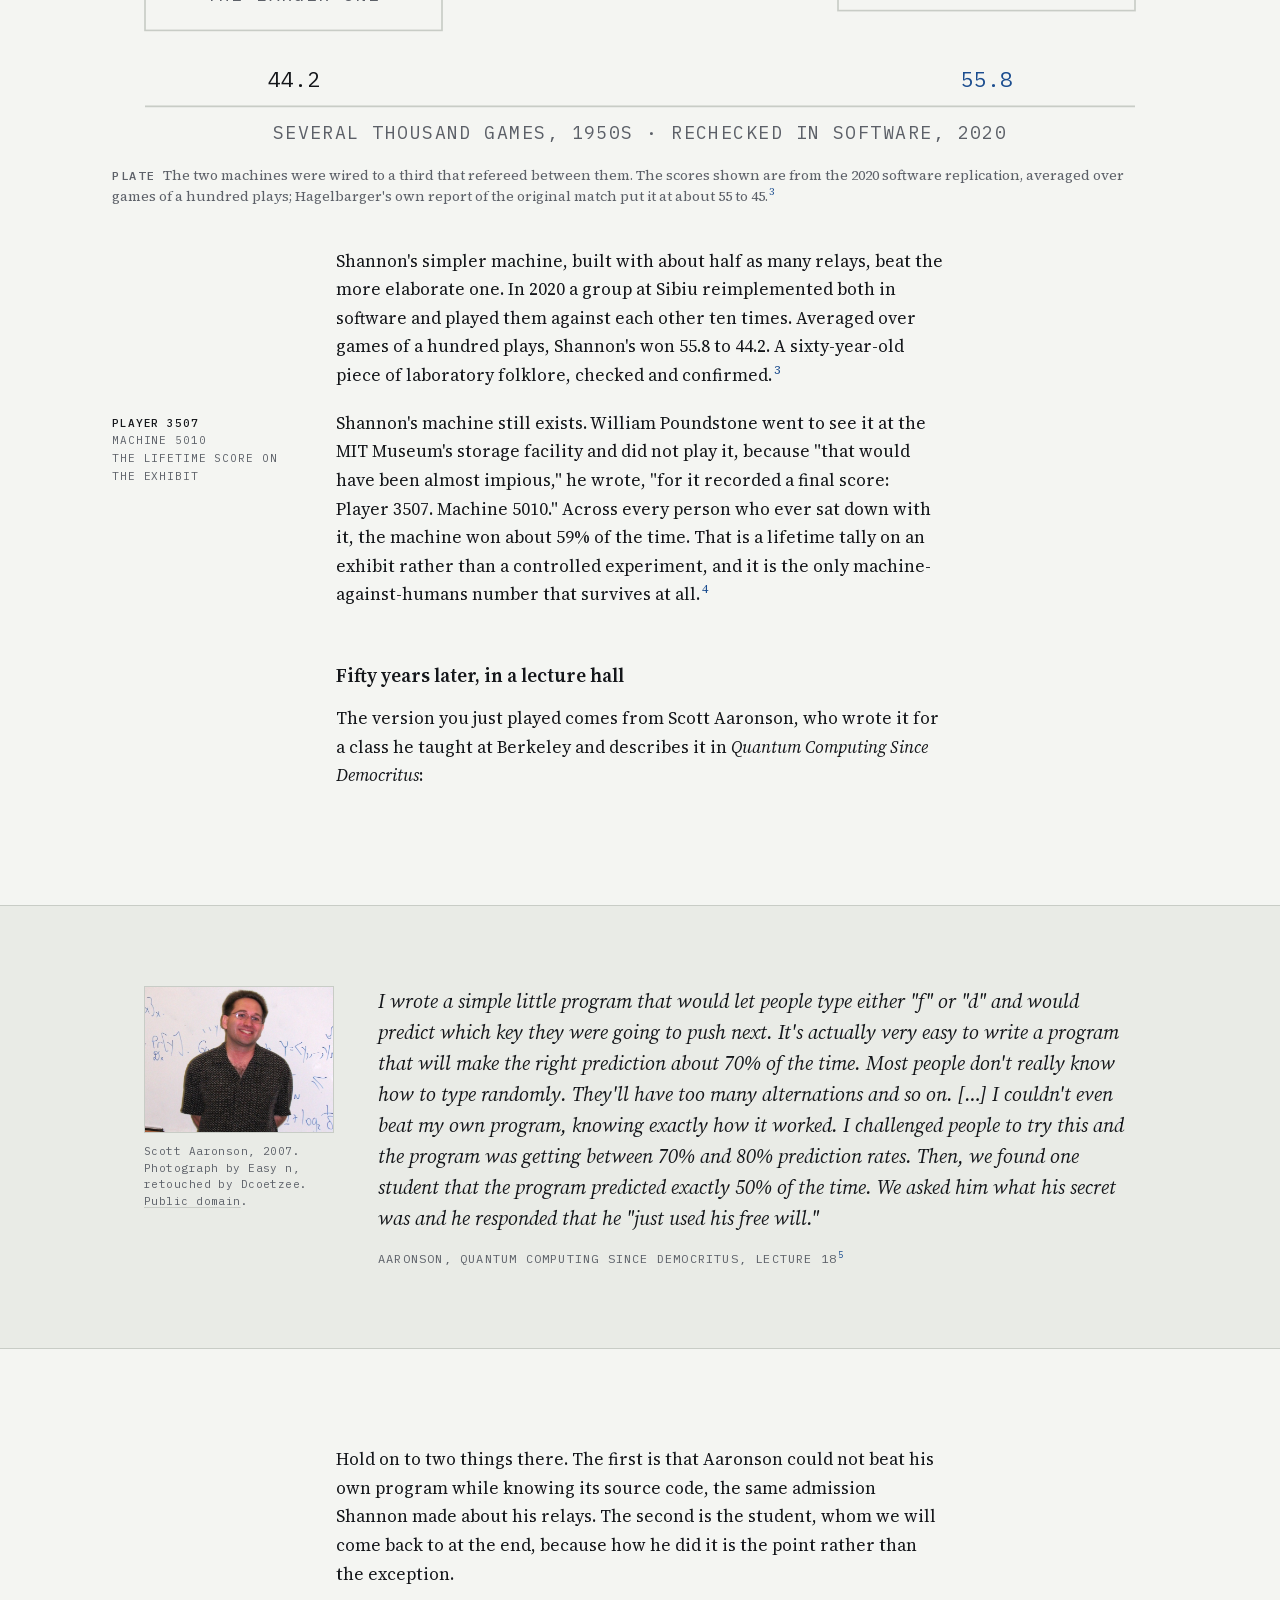
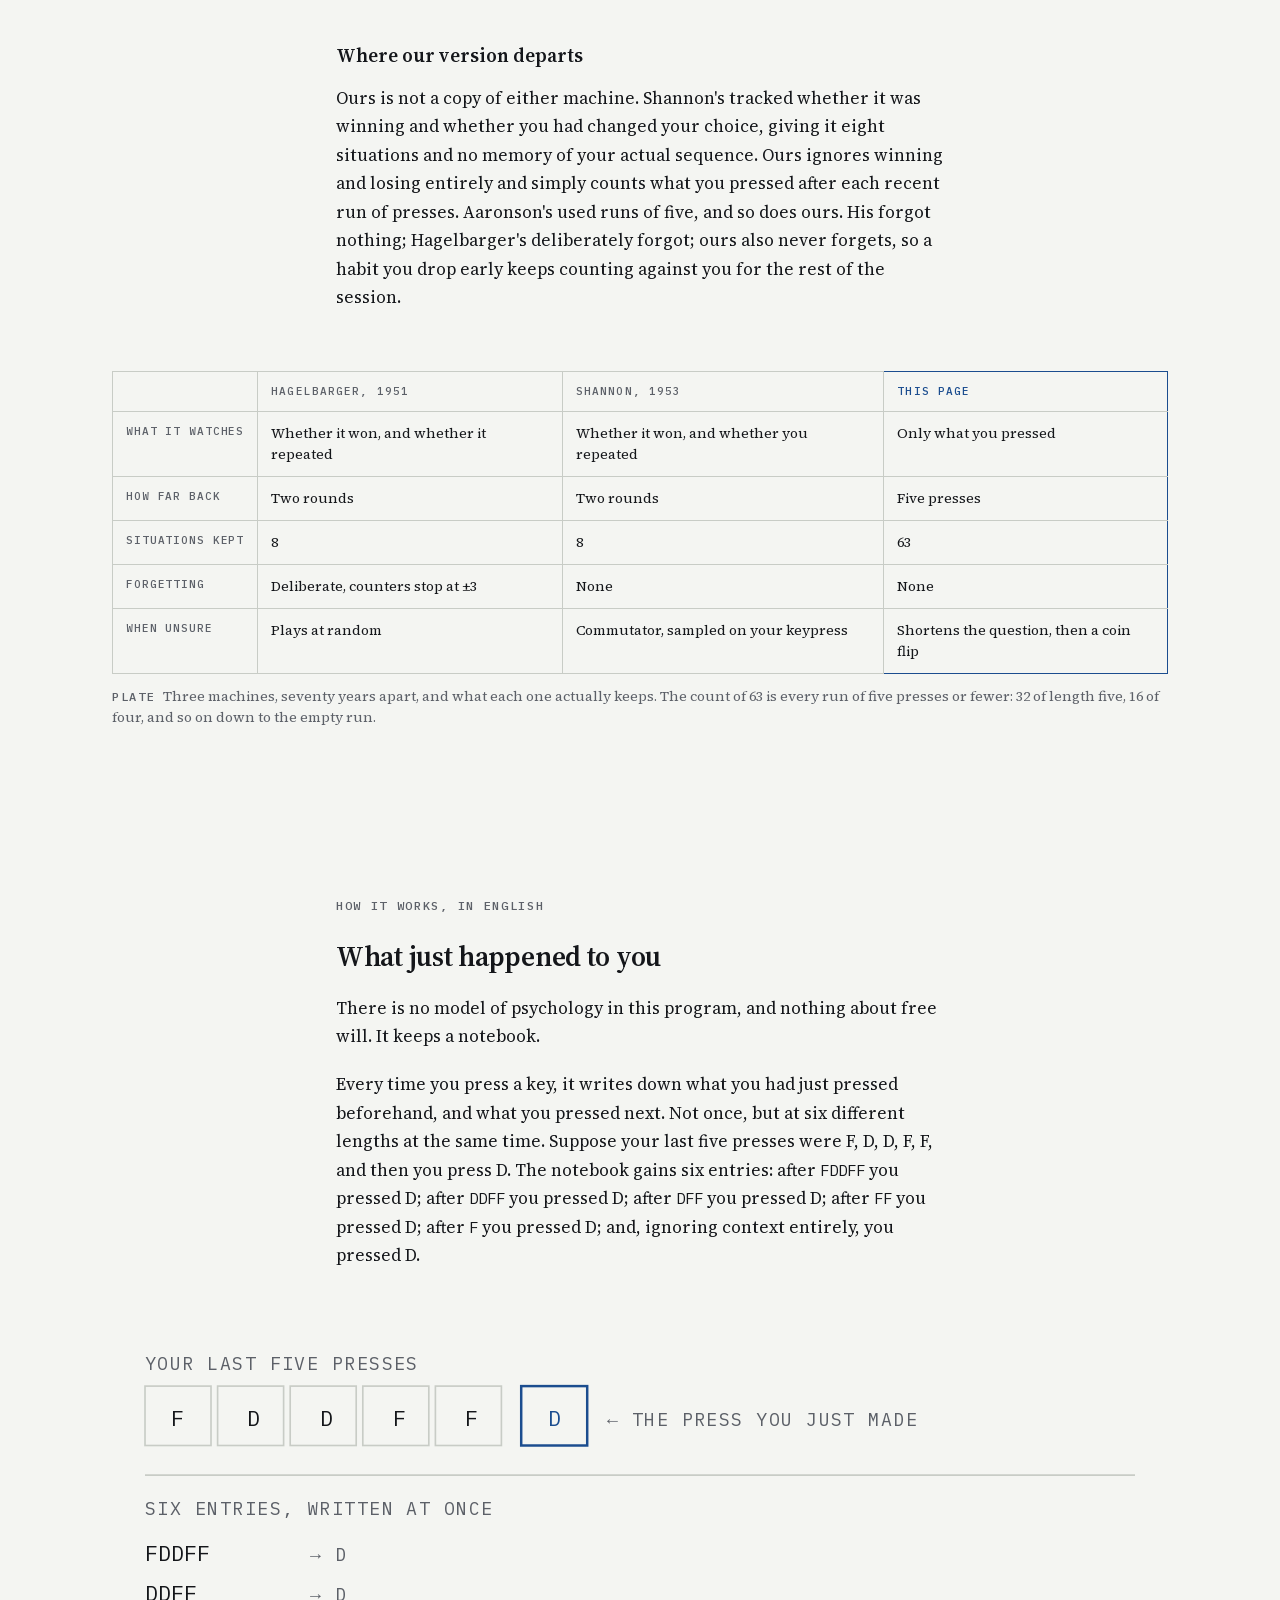
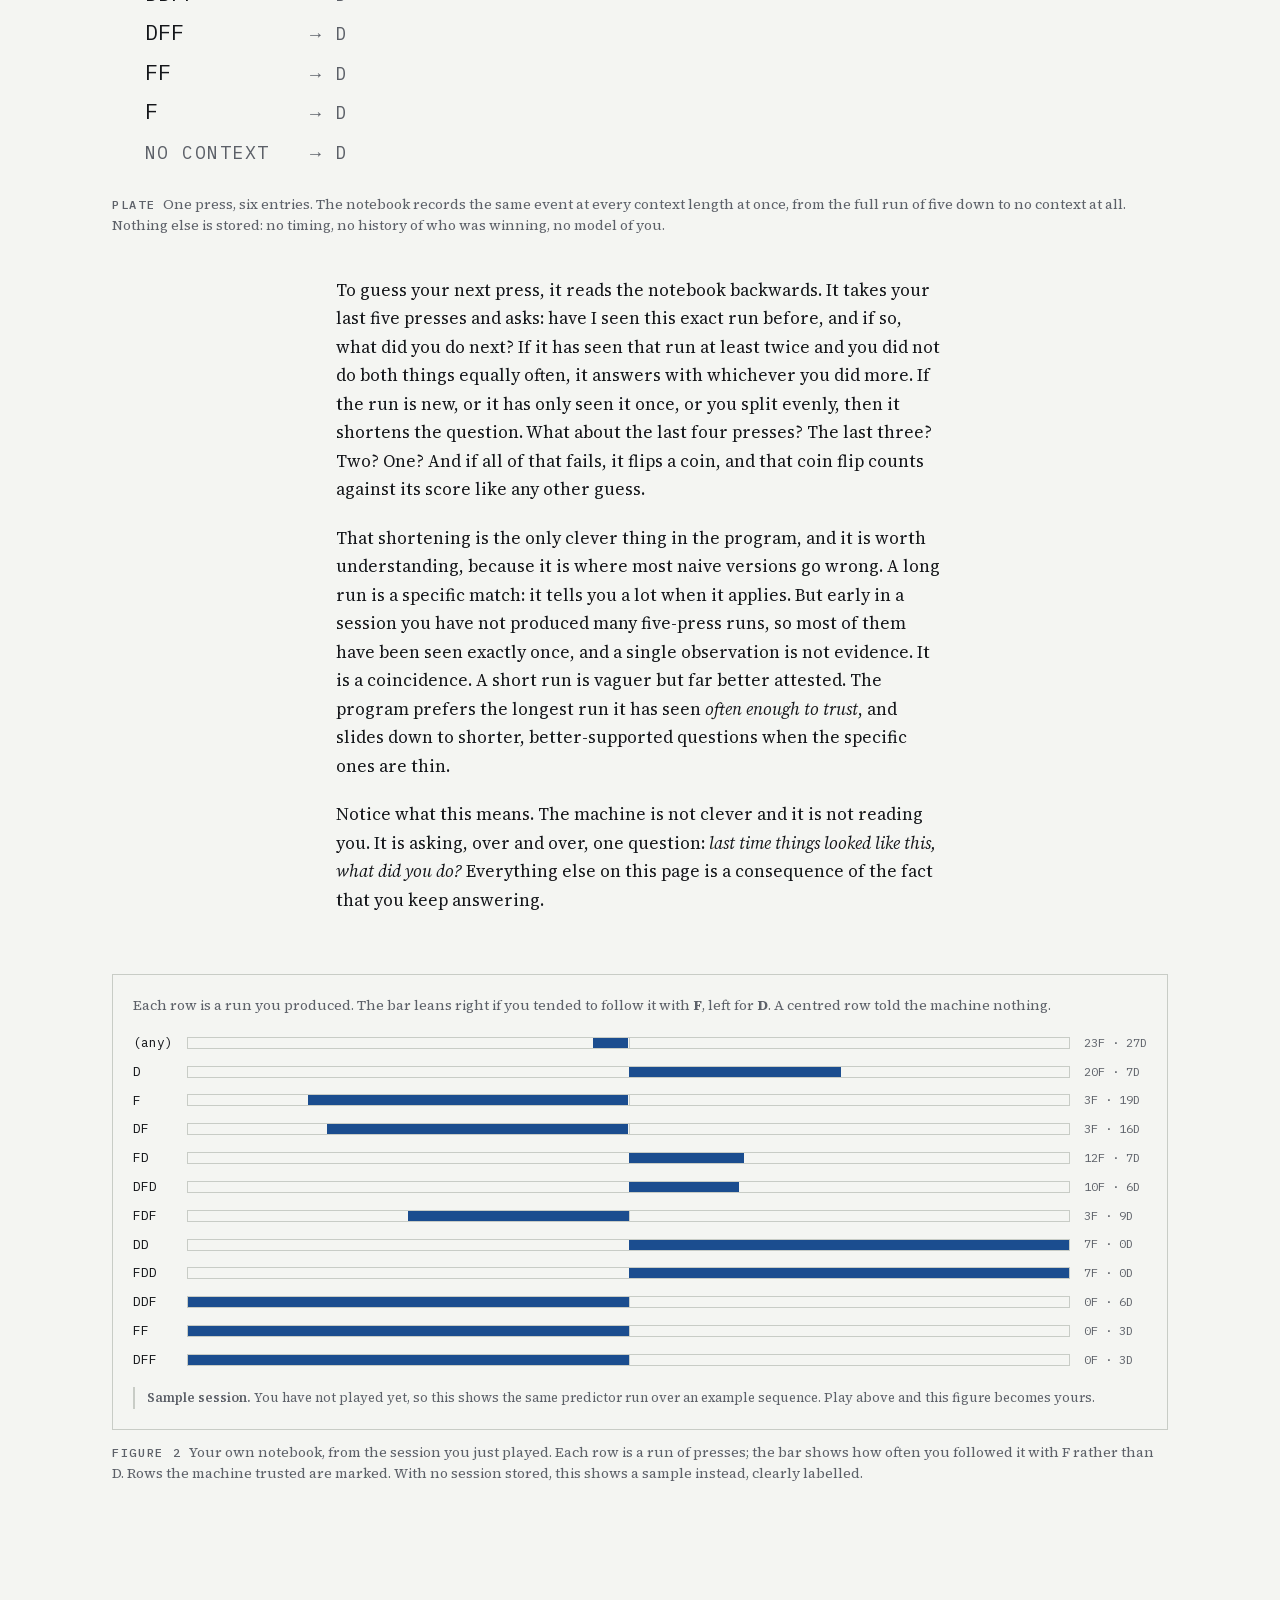
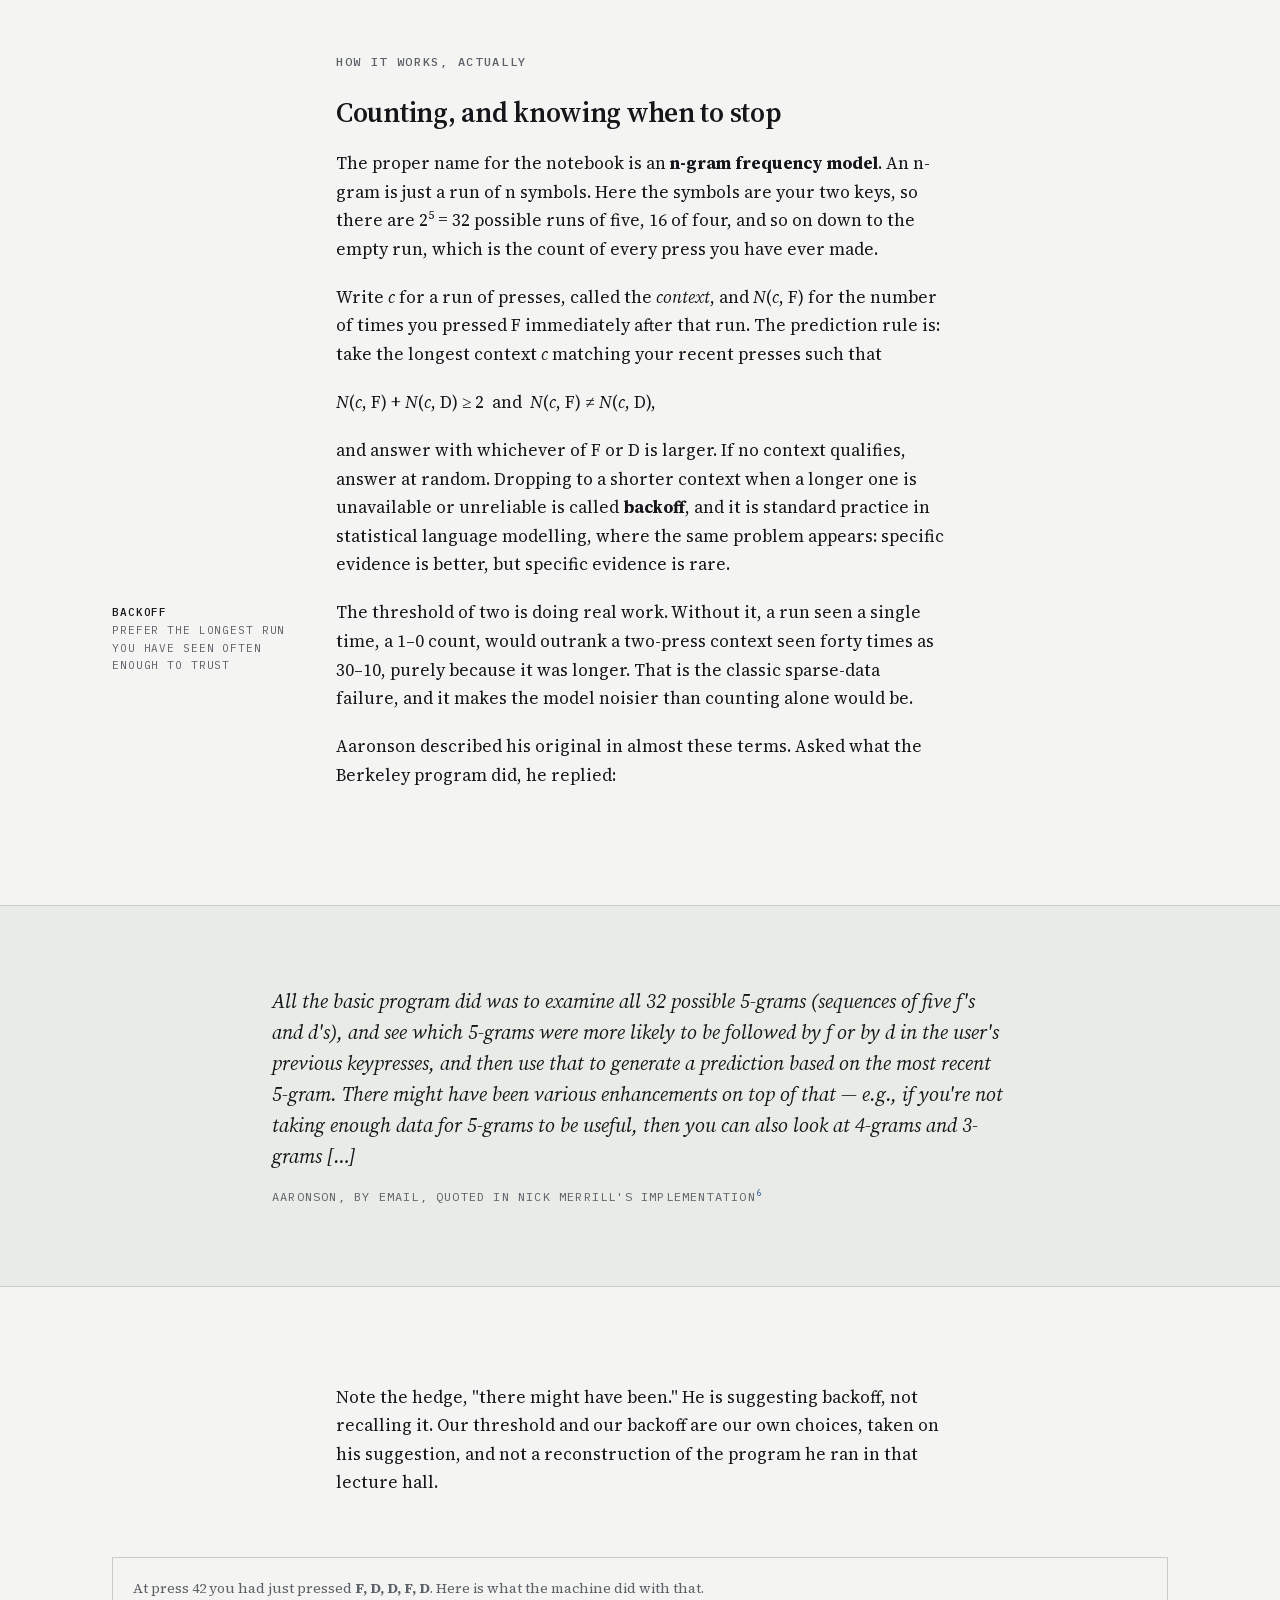
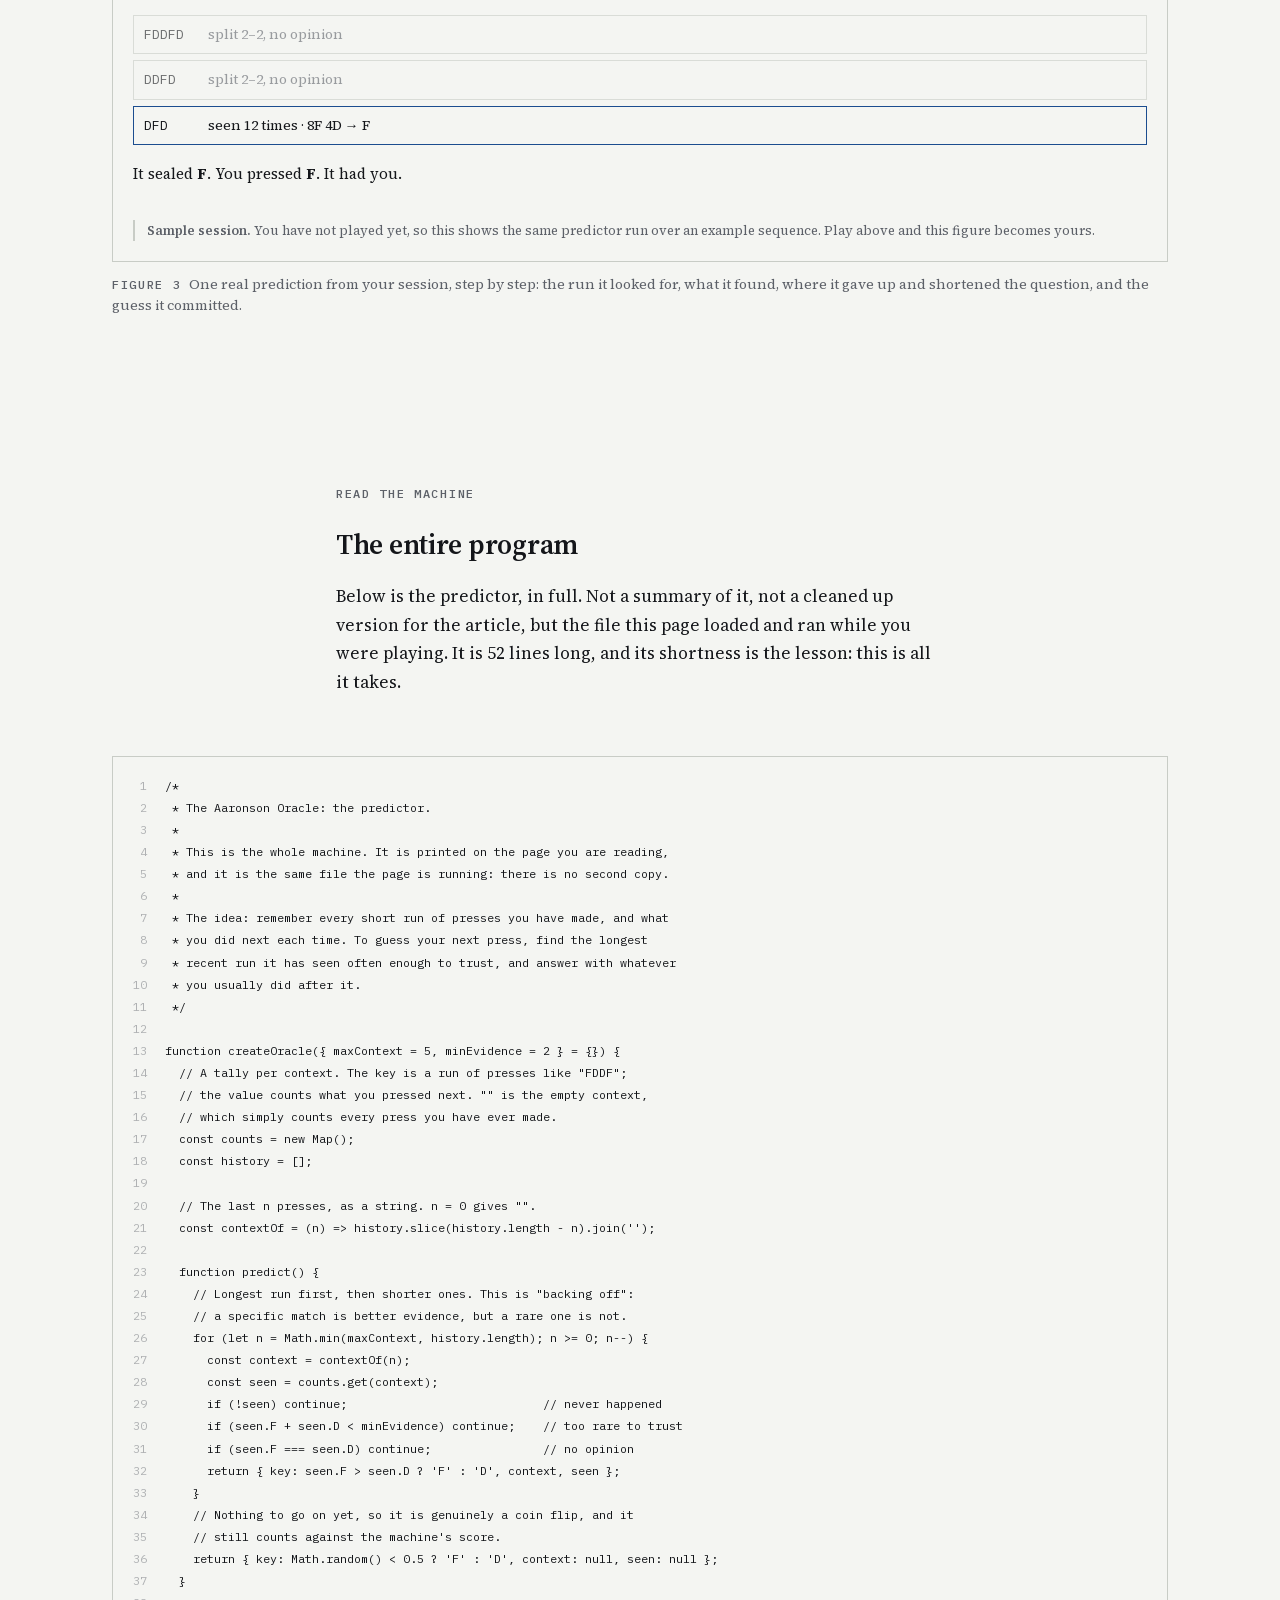
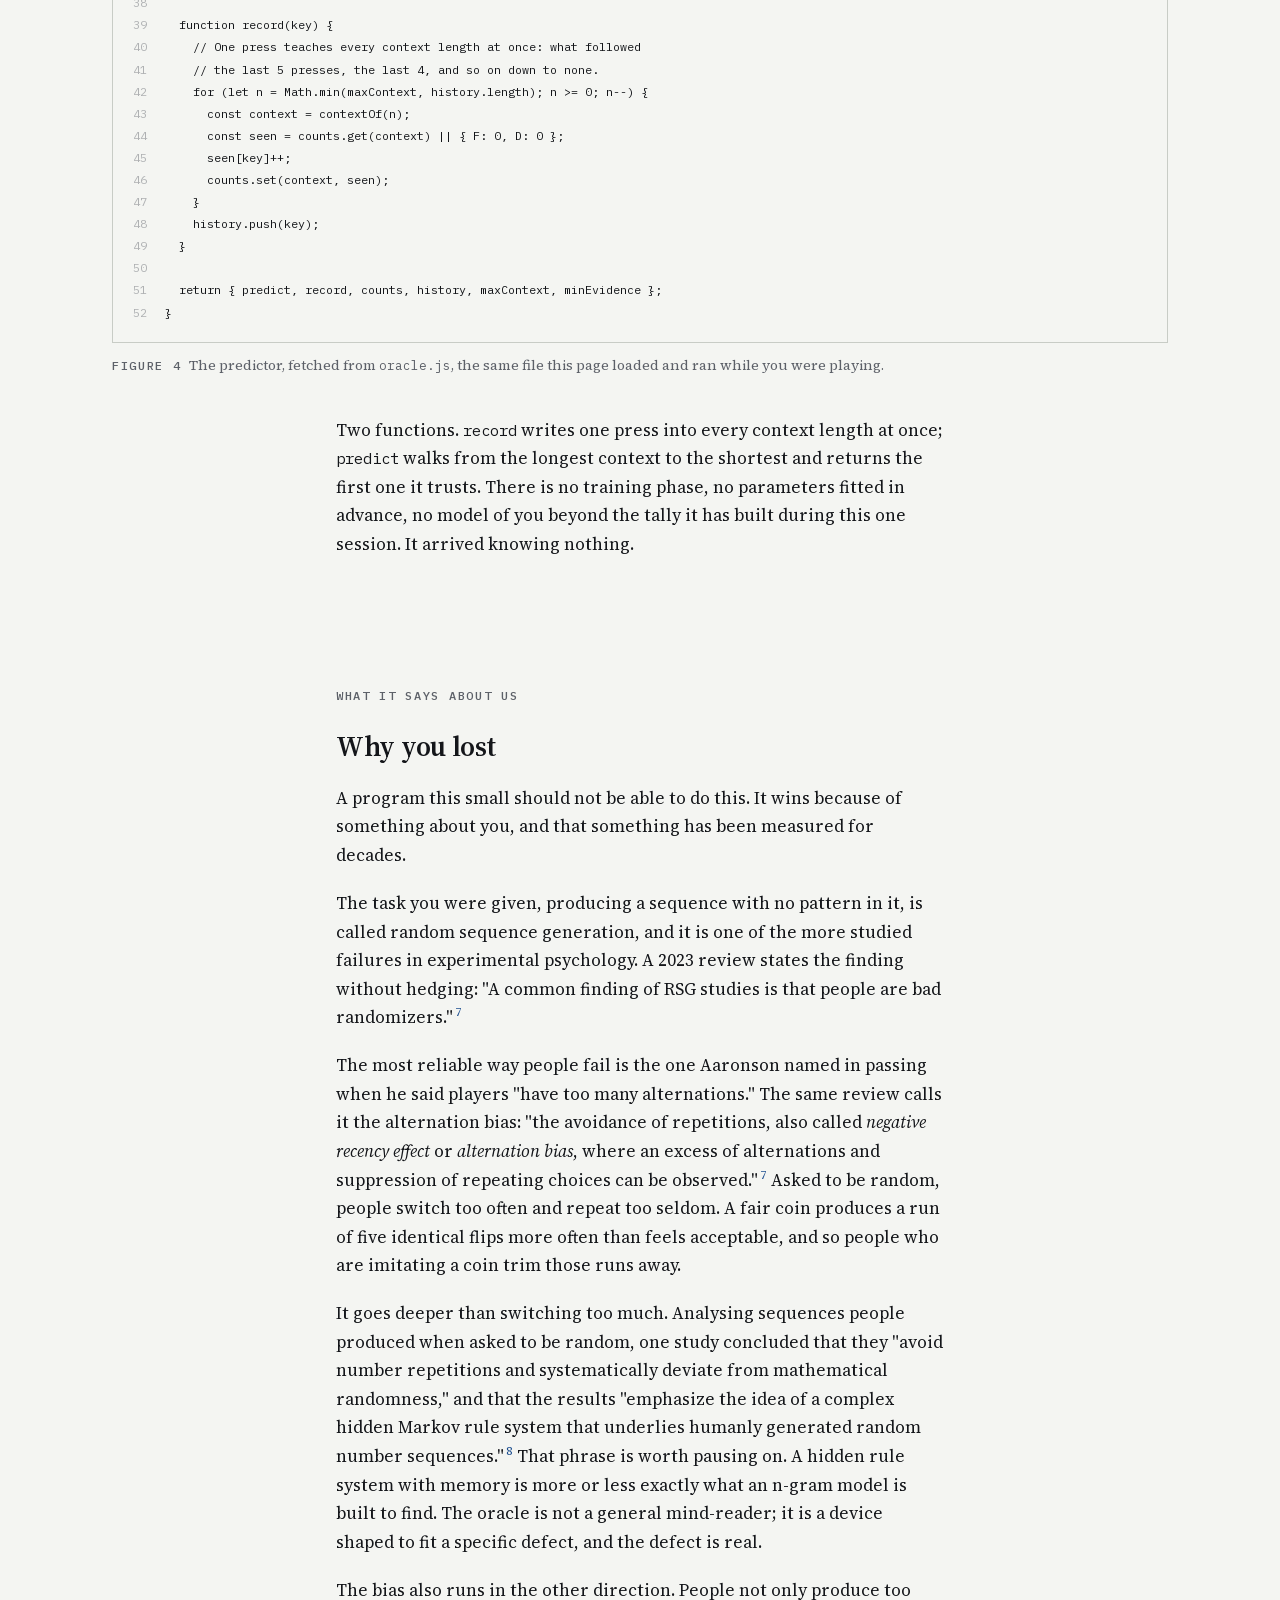
==== commit 8666b91b: "dark mode changes" ====
--- a/index.html
+++ b/index.html
@@ -3,8 +3,8 @@
 <head>
 <meta charset="utf-8">
 <meta name="viewport" content="width=device-width, initial-scale=1">
-<title>The Aaronson Oracle — an interactive lesson in human predictability</title>
-<meta name="description" content="A program that guesses whether you will press F or D — before you press it — and is right far more often than chance. Play it, then find out exactly how it works.">
+<title>The Aaronson Oracle: an interactive lesson in human predictability</title>
+<meta name="description" content="A program that guesses whether you will press F or D, before you press it, and is right far more often than chance. Play it, then find out exactly how it works.">
 <meta name="author" content="Spencer Stanton">
 
 <link rel="icon" href="favicon.svg" type="image/svg+xml">
@@ -13,12 +13,25 @@
      set it to the deployed origin when the site gets a domain. -->
 <meta property="og:type" content="article">
 <meta property="og:title" content="The Aaronson Oracle">
-<meta property="og:description" content="A program that guesses which key you'll press next — and is right far more often than chance. Play it, then read exactly how it works.">
+<meta property="og:description" content="A program that guesses which key you'll press next, and is right far more often than chance. Play it, then read exactly how it works.">
 <meta property="og:image" content="og-card.png">
 <meta name="twitter:card" content="summary_large_image">
 <meta name="twitter:title" content="The Aaronson Oracle">
-<meta name="twitter:description" content="A program that guesses which key you'll press next — and is right far more often than chance.">
+<meta name="twitter:description" content="A program that guesses which key you'll press next, and is right far more often than chance.">
 <meta name="twitter:image" content="og-card.png">
+
+<!-- Theme, resolved before the first paint so the page never flashes the
+     wrong one. A stored choice wins; otherwise the browser decides. -->
+<script>
+(function () {
+  try {
+    var t = localStorage.getItem('oracle-theme');
+    if (t === 'dark' || t === 'light') {
+      document.documentElement.setAttribute('data-theme', t);
+    }
+  } catch (e) { /* private browsing: fall back to the media query */ }
+})();
+</script>
 
 <link rel="preload" href="fonts/source-serif-4-var.woff2" as="font" type="font/woff2" crossorigin>
 <link rel="preload" href="fonts/ibm-plex-mono-400.woff2" as="font" type="font/woff2" crossorigin>
@@ -28,20 +41,25 @@
 
 <a class="skip" href="#lecture">Skip to the explanation</a>
 
-<header class="masthead measure">
+<!-- Hidden until the script unhides it: with JavaScript off the button
+     would be a control that does nothing, and the page still follows the
+     browser's light or dark setting on its own. -->
+<button class="themetoggle" id="theme-toggle" type="button" aria-live="polite" hidden>
+  Dark
+</button>
+
+<header class="masthead spread">
   <p class="eyebrow">An interactive lesson</p>
   <h1>The Aaronson Oracle</h1>
-  <p class="deck">A program that guesses which key you'll press next — and is
+  <p class="deck">A program that guesses which key you'll press next, and is
   right far more often than chance. Play it first; the explanation is below,
   and it will spoil the surprise.</p>
 </header>
 
-<section class="instrument" aria-label="The oracle">
-  <div class="measure">
-    <div id="oracle-first">
-      <p class="nojs">This experiment needs JavaScript. The explanation below
-      reads fine without it.</p>
-    </div>
+<section class="instrument spread" aria-label="The oracle">
+  <div id="oracle-first">
+    <p class="nojs">This experiment needs JavaScript. The explanation below
+    reads fine without it.</p>
   </div>
 </section>
 
@@ -49,12 +67,15 @@
   <article>
 
     <!-- ============================================ the story -->
-    <section class="section measure" id="story">
+    <section class="section spread" id="story">
       <p class="eyebrow">The story</p>
       <h2>Two machines in a corridor at Bell Labs</h2>
 
       <p>This experiment is seventy years old, and it was built out of relays
       before it was ever written as software.</p>
+
+      <p class="railnote"><b>c. 1951</b><br>Bell Telephone
+      Laboratories<br>Murray Hill, New Jersey</p>
 
       <p>Some time in the early 1950s, at Bell Laboratories, an engineer named
       David Hagelbarger built a machine to play <em>matching pennies</em>
@@ -65,7 +86,7 @@
       Robot.<a href="#ref-2"><sup>2</sup></a></p>
 
       <p>SEER did not model you in any deep way. It tracked three facts about
-      the last two rounds — whether it had won or lost the play before last,
+      the last two rounds: whether it had won or lost the play before last,
       whether it had played the same or differently, and whether it had won or
       lost the last play. Three yes-or-no facts give eight possible
       situations, and for each of the eight the machine remembered whether
@@ -74,81 +95,209 @@
       described with a phrase worth keeping: the stops "in effect make the
       machine forget ancient history."<a href="#ref-2"><sup>2</sup></a></p>
 
+      <figure class="wide">
+        <svg class="plate-svg" viewBox="0 0 640 232" role="img"
+             aria-label="A table of SEER's eight situations. Three yes-or-no
+             questions about the last two rounds combine into eight columns,
+             and each column carries its own counter running from minus three
+             to plus three.">
+          <text class="lab" x="145" y="51" text-anchor="end">WON BEFORE LAST</text>
+          <text class="lab" x="145" y="83" text-anchor="end">PLAYED THE SAME</text>
+          <text class="lab" x="145" y="115" text-anchor="end">WON THE LAST</text>
+          <text class="lab" x="145" y="160" text-anchor="end">ITS COUNTER</text>
+
+          <g class="box">
+            <rect x="152" y="32" width="54" height="28"/><rect x="152" y="64" width="54" height="28"/><rect x="152" y="96" width="54" height="28"/>
+            <rect x="210" y="32" width="54" height="28"/><rect x="210" y="64" width="54" height="28"/><rect x="210" y="96" width="54" height="28"/>
+            <rect x="268" y="32" width="54" height="28"/><rect x="268" y="64" width="54" height="28"/><rect x="268" y="96" width="54" height="28"/>
+            <rect x="326" y="32" width="54" height="28"/><rect x="326" y="64" width="54" height="28"/><rect x="326" y="96" width="54" height="28"/>
+            <rect x="384" y="32" width="54" height="28"/><rect x="384" y="64" width="54" height="28"/><rect x="384" y="96" width="54" height="28"/>
+            <rect x="442" y="32" width="54" height="28"/><rect x="442" y="64" width="54" height="28"/><rect x="442" y="96" width="54" height="28"/>
+            <rect x="500" y="32" width="54" height="28"/><rect x="500" y="64" width="54" height="28"/><rect x="500" y="96" width="54" height="28"/>
+            <rect x="558" y="32" width="54" height="28"/><rect x="558" y="64" width="54" height="28"/><rect x="558" y="96" width="54" height="28"/>
+            <rect x="152" y="140" width="54" height="30"/><rect x="210" y="140" width="54" height="30"/>
+            <rect x="268" y="140" width="54" height="30"/><rect x="326" y="140" width="54" height="30"/>
+            <rect x="384" y="140" width="54" height="30"/><rect x="442" y="140" width="54" height="30"/>
+            <rect x="500" y="140" width="54" height="30"/><rect x="558" y="140" width="54" height="30"/>
+          </g>
+
+          <g text-anchor="middle">
+            <text class="lab" x="179" y="51">N</text><text class="lab" x="179" y="83">N</text><text class="lab" x="179" y="115">N</text>
+            <text class="lab" x="237" y="51">N</text><text class="lab" x="237" y="83">N</text><text class="val" x="237" y="115">Y</text>
+            <text class="lab" x="295" y="51">N</text><text class="val" x="295" y="83">Y</text><text class="lab" x="295" y="115">N</text>
+            <text class="lab" x="353" y="51">N</text><text class="val" x="353" y="83">Y</text><text class="val" x="353" y="115">Y</text>
+            <text class="val" x="411" y="51">Y</text><text class="lab" x="411" y="83">N</text><text class="lab" x="411" y="115">N</text>
+            <text class="val" x="469" y="51">Y</text><text class="lab" x="469" y="83">N</text><text class="val" x="469" y="115">Y</text>
+            <text class="val" x="527" y="51">Y</text><text class="val" x="527" y="83">Y</text><text class="lab" x="527" y="115">N</text>
+            <text class="val" x="585" y="51">Y</text><text class="val" x="585" y="83">Y</text><text class="val" x="585" y="115">Y</text>
+          </g>
+
+          <path class="rule" d="M152 186 L152 194 L612 194 L612 186"/>
+          <text class="lab" x="382" y="216" text-anchor="middle">EIGHT SITUATIONS, EIGHT COUNTERS, EACH STOPPING AT &#177;3</text>
+        </svg>
+        <figcaption><b>Plate</b>SEER's whole memory. Three yes-or-no facts
+        about the last two rounds give eight situations, and each situation
+        keeps one small counter of whether playing the same has been working.
+        The stops at plus and minus three are what Hagelbarger meant by
+        making the machine forget ancient history.</figcaption>
+      </figure>
+
       <p>Claude Shannon, who worked down the hall, took note and built his
       own. His memorandum of 18 March 1953 opens by giving Hagelbarger the
       credit plainly, and then makes a comparison that tells you exactly what
       kind of machine this is:</p>
 
-      <blockquote>
-        <p>This machine is a somewhat simplified model of a machine designed
-        by D. W. Hagelbarger. It plays what is essentially the old game of
-        matching pennies or "odds and evens." This game has been discussed
-        from the game theoretic angle by von Neumann and Morgenstern, and from
-        the psychological point of view by Edgar Allen Poe in the "The
-        Purloined Letter." Oddly enough, the machine is aimed more nearly at
-        Poe's method of play than von Neumann's.</p>
-        <cite>Shannon, A Mind-Reading (?) Machine, 1953<a href="#ref-1"><sup>1</sup></a></cite>
-      </blockquote>
+      <aside class="full quoteband">
+        <div class="qb-inner is-plain">
+          <blockquote>
+            <p>This machine is a somewhat simplified model of a machine designed
+            by D. W. Hagelbarger. It plays what is essentially the old game of
+            matching pennies or "odds and evens." This game has been discussed
+            from the game theoretic angle by von Neumann and Morgenstern, and from
+            the psychological point of view by Edgar Allen Poe in the "The
+            Purloined Letter." Oddly enough, the machine is aimed more nearly at
+            Poe's method of play than von Neumann's.</p>
+            <cite>Shannon, A Mind-Reading (?) Machine, 1953<a href="#ref-1"><sup>1</sup></a></cite>
+          </blockquote>
+        </div>
+      </aside>
 
       <p>That is the whole idea in one sentence. Game theory tells you the
       correct way to play matching pennies: flip a mental coin, be genuinely
       random, and no opponent can beat you over time. Poe's detective does
-      something else entirely — he studies his opponent and guesses what sort
+      something else entirely. He studies his opponent and guesses what sort
       of person would choose what. Shannon built the detective, because the
       detective wins. Not against an ideal player. Against an actual one.</p>
 
       <p>Shannon's machine looked for patterns and, in his words, "assumes
       that the player will follow the patterns the next time the same
       situation arises." When it had not seen a pattern repeat at least twice,
-      it moved at random — and the randomness came from a commutator spinning
+      it moved at random, and the randomness came from a commutator spinning
       about ten times a second, sampled at the moment you pressed the
       button. Its unpredictability was harvested from the jitter in your own
       timing.<a href="#ref-1"><sup>1</sup></a></p>
 
+      <figure class="wide">
+        <img class="figimg" src="img/shannon-nimwit.jpg" width="1200" height="1163"
+             loading="lazy" decoding="async"
+             alt="A wooden cabinet with a clear top showing valves and wiring.
+                  A plate on the front reads NIMWIT, and two columns of lamps
+                  beneath it are labelled PLAYER WINS and MACHINE WINS.">
+        <figcaption><b>Plate</b>Not the mind-reading machine, which is not
+        photographed anywhere we could use, but one of Shannon's other
+        game-playing boxes from the same years: Nimwit, c. 1953, which plays
+        Nim. It is here because of its front panel. Two columns of lamps,
+        <em>player wins</em> against <em>machine wins</em>, is the scoreboard
+        this whole page inherited.
+        <span class="credit">MIT Museum, Cambridge MA. Photograph by Daderot,
+        released under <a href="https://creativecommons.org/publicdomain/zero/1.0/">CC0 1.0</a>.
+        <a href="https://commons.wikimedia.org/wiki/File:Nimwit_by_Claude_Shannon,_Nim-playing_machine,_c._1953,_view_1_-_MIT_Museum_-_Cambridge,_MA_-_DSC09104.jpg">Source</a>.</span></figcaption>
+      </figure>
+
       <h3>He knew exactly how to beat it</h3>
 
       <p>What makes Shannon's memo remarkable is that he did not oversell it.
       He worked out how beatable the machine was and published the method:</p>
 
-      <blockquote>
-        <p>A mathematical analysis of the strategy used in this machine shows
-        that it can be beaten by the best possible play in the ratio 3:1. To
-        do this it is necessary to keep track of the contents of all the
-        memory cells in the machine. […] It is extremely difficult to carry
-        out this program mentally because of the amount of memory and
-        calculation necessary.</p>
-        <cite>Shannon, 1953<a href="#ref-1"><sup>1</sup></a></cite>
-      </blockquote>
+      <aside class="full quoteband">
+        <div class="qb-inner is-plain">
+          <blockquote>
+            <p>A mathematical analysis of the strategy used in this machine shows
+            that it can be beaten by the best possible play in the ratio 3:1. To
+            do this it is necessary to keep track of the contents of all the
+            memory cells in the machine. […] It is extremely difficult to carry
+            out this program mentally because of the amount of memory and
+            calculation necessary.</p>
+            <cite>Shannon, 1953<a href="#ref-1"><sup>1</sup></a></cite>
+          </blockquote>
+        </div>
+      </aside>
 
       <p>The machine is not unbeatable. It is beatable three times out of
-      four — <em>on paper</em>. You simply cannot run the method in your head
+      four, <em>on paper</em>. You simply cannot run the method in your head
       while playing. That gap, between what is possible in principle and what
       a person can actually do in the moment, is the entire subject of this
       page, and Shannon named it in 1953.</p>
 
+      <figure class="wide">
+        <img class="figimg" src="img/shannon-theseus.jpg" width="1200" height="697"
+             loading="lazy" decoding="async"
+             alt="An aluminium maze of movable partitions on a flat tray, with
+                  a small black mechanical mouse standing in one of the
+                  corridors and a medal resting in another.">
+        <figcaption><b>Plate</b>Theseus, 1952. The mouse finds its way through
+        the maze, and remembers the route. Shannon's habit of building the
+        idea rather than only writing it down is the reason a memo about
+        outguessing people came with a working machine attached.
+        <span class="credit">MIT Museum, Cambridge MA. Photograph by Daderot,
+        released under <a href="https://creativecommons.org/publicdomain/zero/1.0/">CC0 1.0</a>.
+        <a href="https://commons.wikimedia.org/wiki/File:Theseus_Maze_by_Claude_Shannon,_1952_-_MIT_Museum_-_DSC03702.JPG">Source</a>.</span></figcaption>
+      </figure>
+
       <h3>The two machines played each other</h3>
 
       <p>Inevitably, someone wondered which machine was better. Hagelbarger
       recorded what happened:</p>
 
-      <blockquote>
-        <p>After much discussion an umpire machine was built which connected
-        the two machines, and they were allowed to play several thousand
-        games. The agility of the small machine triumphed, and it beat the
-        larger one about 55-45.</p>
-        <cite>Hagelbarger, 1956, quoted in Breazu et al., 2020<a href="#ref-2"><sup>2</sup></a></cite>
-      </blockquote>
+      <aside class="full quoteband">
+        <div class="qb-inner is-plain">
+          <blockquote>
+            <p>After much discussion an umpire machine was built which connected
+            the two machines, and they were allowed to play several thousand
+            games. The agility of the small machine triumphed, and it beat the
+            larger one about 55-45.</p>
+            <cite>Hagelbarger, 1956, quoted in Breazu et al., 2020<a href="#ref-2"><sup>2</sup></a></cite>
+          </blockquote>
+        </div>
+      </aside>
+
+      <figure class="wide">
+        <svg class="plate-svg" viewBox="0 0 640 210" role="img"
+             aria-label="Two machines wired to an umpire machine between them.
+             Hagelbarger's SEER scored 44.2, Shannon's machine scored 55.8.">
+          <g class="box">
+            <rect x="20" y="40" width="180" height="96"/>
+            <rect x="440" y="52" width="180" height="72"/>
+          </g>
+          <rect class="box-on" x="262" y="62" width="116" height="52"/>
+
+          <path class="rule" d="M200 88 L262 88 M378 88 L440 88"/>
+
+          <text class="lab" x="110" y="66" text-anchor="middle">HAGELBARGER</text>
+          <text class="val" x="110" y="92" text-anchor="middle">SEER</text>
+          <text class="lab" x="110" y="118" text-anchor="middle">THE LARGER ONE</text>
+
+          <text class="lab" x="320" y="84" text-anchor="middle">UMPIRE</text>
+          <text class="lab" x="320" y="102" text-anchor="middle">MACHINE</text>
+
+          <text class="lab" x="530" y="76" text-anchor="middle">SHANNON</text>
+          <text class="val" x="530" y="102" text-anchor="middle">THE SMALLER ONE</text>
+
+          <text class="val" x="110" y="170" text-anchor="middle">44.2</text>
+          <text class="val-on" x="530" y="170" text-anchor="middle">55.8</text>
+          <path class="rule" d="M20 182 L620 182"/>
+          <text class="lab" x="320" y="202" text-anchor="middle">SEVERAL THOUSAND GAMES, 1950s &#183; RECHECKED IN SOFTWARE, 2020</text>
+        </svg>
+        <figcaption><b>Plate</b>The two machines were wired to a third that
+        refereed between them. The scores shown are from the 2020 software
+        replication, averaged over games of a hundred plays; Hagelbarger's own
+        report of the original match put it at about 55 to
+        45.<a href="#ref-3"><sup>3</sup></a></figcaption>
+      </figure>
 
       <p>Shannon's simpler machine, built with about half as many relays, beat
       the more elaborate one. In 2020 a group at Sibiu reimplemented both in
       software and played them against each other ten times. Averaged over
-      games of a hundred plays, Shannon's won 55.8 to 44.2 — a sixty-year-old
+      games of a hundred plays, Shannon's won 55.8 to 44.2. A sixty-year-old
       piece of laboratory folklore, checked and
       confirmed.<a href="#ref-3"><sup>3</sup></a></p>
 
+      <p class="railnote"><b>Player 3507</b><br>Machine 5010<br>the lifetime
+      score on the exhibit</p>
+
       <p>Shannon's machine still exists. William Poundstone went to see it at
-      the MIT Museum's storage facility and did not play it — "that would have
-      been almost impious," he wrote, "for it recorded a final score: Player
+      the MIT Museum's storage facility and did not play it, because "that
+      would have been almost impious," he wrote, "for it recorded a final score: Player
       3507. Machine 5010." Across every person who ever sat down with it, the
       machine won about 59% of the time. That is a lifetime tally on an
       exhibit rather than a controlled experiment, and it is the only
@@ -161,22 +310,35 @@
       for a class he taught at Berkeley and describes it in <em>Quantum
       Computing Since Democritus</em>:</p>
 
-      <blockquote>
-        <p>I wrote a simple little program that would let people type either
-        "f" or "d" and would predict which key they were going to push next.
-        It's actually very easy to write a program that will make the right
-        prediction about 70% of the time. Most people don't really know how to
-        type randomly. They'll have too many alternations and so on. […] I
-        couldn't even beat my own program, knowing exactly how it worked. I
-        challenged people to try this and the program was getting between 70%
-        and 80% prediction rates. Then, we found one student that the program
-        predicted exactly 50% of the time. We asked him what his secret was
-        and he responded that he "just used his free will."</p>
-        <cite>Aaronson, Quantum Computing Since Democritus, Lecture 18<a href="#ref-5"><sup>5</sup></a></cite>
-      </blockquote>
+      <aside class="full quoteband">
+        <div class="qb-inner">
+          <figure class="qb-figure">
+            <img class="qb-portrait" src="img/scott-aaronson.jpg"
+                 width="700" height="539" loading="lazy" decoding="async"
+                 alt="Scott Aaronson standing in front of a whiteboard covered
+                      in probability notation.">
+            <span class="credit">Scott Aaronson, 2007. Photograph by Easy n,
+            retouched by Dcoetzee.
+            <a href="https://commons.wikimedia.org/wiki/File:Scott_Aaronson_retouched.jpg">Public domain</a>.</span>
+          </figure>
+          <blockquote>
+            <p>I wrote a simple little program that would let people type either
+            "f" or "d" and would predict which key they were going to push next.
+            It's actually very easy to write a program that will make the right
+            prediction about 70% of the time. Most people don't really know how to
+            type randomly. They'll have too many alternations and so on. […] I
+            couldn't even beat my own program, knowing exactly how it worked. I
+            challenged people to try this and the program was getting between 70%
+            and 80% prediction rates. Then, we found one student that the program
+            predicted exactly 50% of the time. We asked him what his secret was
+            and he responded that he "just used his free will."</p>
+            <cite>Aaronson, Quantum Computing Since Democritus, Lecture 18<a href="#ref-5"><sup>5</sup></a></cite>
+          </blockquote>
+        </div>
+      </aside>
 
       <p>Hold on to two things there. The first is that Aaronson could not
-      beat his own program while knowing its source code — the same admission
+      beat his own program while knowing its source code, the same admission
       Shannon made about his relays. The second is the student, whom we will
       come back to at the end, because how he did it is the point rather than
       the exception.</p>
@@ -184,17 +346,68 @@
       <h3>Where our version departs</h3>
 
       <p>Ours is not a copy of either machine. Shannon's tracked whether it
-      was winning and whether you had changed your choice — eight situations,
-      no memory of your actual sequence. Ours ignores winning and losing
-      entirely and simply counts what you pressed after each recent run of
-      presses. Aaronson's used runs of five, and so does ours. His forgot
-      nothing; Hagelbarger's deliberately forgot; ours also never forgets, so
-      a habit you drop early keeps counting against you for the rest of the
-      session.</p>
+      was winning and whether you had changed your choice, giving it eight
+      situations and no memory of your actual sequence. Ours ignores winning
+      and losing entirely and simply counts what you pressed after each recent
+      run of presses. Aaronson's used runs of five, and so does ours. His
+      forgot nothing; Hagelbarger's deliberately forgot; ours also never
+      forgets, so a habit you drop early keeps counting against you for the
+      rest of the session.</p>
+
+      <figure class="wide">
+        <div class="scrollx" tabindex="0" role="group" aria-label="Comparison of the three machines">
+        <table class="plate-table">
+          <thead>
+            <tr>
+              <th scope="col"></th>
+              <th scope="col">Hagelbarger, 1951</th>
+              <th scope="col">Shannon, 1953</th>
+              <th scope="col">This page</th>
+            </tr>
+          </thead>
+          <tbody>
+            <tr>
+              <th scope="row">What it watches</th>
+              <td>Whether it won, and whether it repeated</td>
+              <td>Whether it won, and whether you repeated</td>
+              <td class="is-ours">Only what you pressed</td>
+            </tr>
+            <tr>
+              <th scope="row">How far back</th>
+              <td>Two rounds</td>
+              <td>Two rounds</td>
+              <td class="is-ours">Five presses</td>
+            </tr>
+            <tr>
+              <th scope="row">Situations kept</th>
+              <td>8</td>
+              <td>8</td>
+              <td class="is-ours">63</td>
+            </tr>
+            <tr>
+              <th scope="row">Forgetting</th>
+              <td>Deliberate, counters stop at &#177;3</td>
+              <td>None</td>
+              <td class="is-ours">None</td>
+            </tr>
+            <tr>
+              <th scope="row">When unsure</th>
+              <td>Plays at random</td>
+              <td>Commutator, sampled on your keypress</td>
+              <td class="is-ours">Shortens the question, then a coin flip</td>
+            </tr>
+          </tbody>
+        </table>
+        </div>
+        <figcaption><b>Plate</b>Three machines, seventy years apart, and what
+        each one actually keeps. The count of 63 is every run of five presses
+        or fewer: 32 of length five, 16 of four, and so on down to the empty
+        run.</figcaption>
+      </figure>
     </section>
 
     <!-- ============================================ in English -->
-    <section class="section measure" id="in-english">
+    <section class="section spread" id="in-english">
       <p class="eyebrow">How it works, in English</p>
       <h2>What just happened to you</h2>
 
@@ -210,12 +423,55 @@
       D; after <code>F</code> you pressed D; and, ignoring context entirely,
       you pressed D.</p>
 
+      <figure class="wide">
+        <svg class="plate-svg" viewBox="0 0 640 274" role="img"
+             aria-label="One press writing six entries into the notebook. The
+             run F D D F F followed by a press of D adds an entry at every
+             context length from five presses down to none.">
+          <text class="lab" x="20" y="24">YOUR LAST FIVE PRESSES</text>
+          <g class="box">
+            <rect x="20" y="34" width="40" height="36"/>
+            <rect x="64" y="34" width="40" height="36"/>
+            <rect x="108" y="34" width="40" height="36"/>
+            <rect x="152" y="34" width="40" height="36"/>
+            <rect x="196" y="34" width="40" height="36"/>
+          </g>
+          <rect class="box-on" x="248" y="34" width="40" height="36"/>
+          <g class="val" text-anchor="middle">
+            <text x="40" y="58">F</text><text x="86" y="58">D</text>
+            <text x="130" y="58">D</text><text x="174" y="58">F</text>
+            <text x="218" y="58">F</text>
+          </g>
+          <text class="val-on" x="268" y="58" text-anchor="middle">D</text>
+          <text class="lab" x="300" y="58">&#8592; THE PRESS YOU JUST MADE</text>
+
+          <path class="rule" d="M20 88 L620 88"/>
+          <text class="lab" x="20" y="112">SIX ENTRIES, WRITTEN AT ONCE</text>
+
+          <g class="val">
+            <text x="20" y="140">FDDFF</text><text x="20" y="164">DDFF</text>
+            <text x="20" y="188">DFF</text><text x="20" y="212">FF</text>
+            <text x="20" y="236">F</text>
+          </g>
+          <text class="lab" x="20" y="260">NO CONTEXT</text>
+          <g class="lab">
+            <text x="120" y="140">&#8594; D</text><text x="120" y="164">&#8594; D</text>
+            <text x="120" y="188">&#8594; D</text><text x="120" y="212">&#8594; D</text>
+            <text x="120" y="236">&#8594; D</text><text x="120" y="260">&#8594; D</text>
+          </g>
+        </svg>
+        <figcaption><b>Plate</b>One press, six entries. The notebook records
+        the same event at every context length at once, from the full run of
+        five down to no context at all. Nothing else is stored: no timing, no
+        history of who was winning, no model of you.</figcaption>
+      </figure>
+
       <p>To guess your next press, it reads the notebook backwards. It takes
       your last five presses and asks: have I seen this exact run before, and
       if so, what did you do next? If it has seen that run at least twice and
       you did not do both things equally often, it answers with whichever you
       did more. If the run is new, or it has only seen it once, or you split
-      evenly — it shortens the question. What about the last four presses?
+      evenly, then it shortens the question. What about the last four presses?
       The last three? Two? One? And if all of that fails, it flips a coin,
       and that coin flip counts against its score like any other guess.</p>
 
@@ -224,7 +480,7 @@
       A long run is a specific match: it tells you a lot when it applies. But
       early in a session you have not produced many five-press runs, so most
       of them have been seen exactly once, and a single observation is not
-      evidence — it is a coincidence. A short run is vaguer but far better
+      evidence. It is a coincidence. A short run is vaguer but far better
       attested. The program prefers the longest run it has seen <em>often
       enough to trust</em>, and slides down to shorter, better-supported
       questions when the specific ones are thin.</p>
@@ -245,7 +501,7 @@
     </section>
 
     <!-- ============================================ actually -->
-    <section class="section measure" id="actually">
+    <section class="section spread" id="actually">
       <p class="eyebrow">How it works, actually</p>
       <h2>Counting, and knowing when to stop</h2>
 
@@ -255,8 +511,8 @@
       16 of four, and so on down to the empty run, which is the count of every
       press you have ever made.</p>
 
-      <p>Write <em>c</em> for a run of presses — the <em>context</em> — and
-      <em>N</em>(<em>c</em>, F) for the number of times you pressed F
+      <p>Write <em>c</em> for a run of presses, called the <em>context</em>,
+      and <em>N</em>(<em>c</em>, F) for the number of times you pressed F
       immediately after that run. The prediction rule is: take the longest
       context <em>c</em> matching your recent presses such that</p>
 
@@ -270,8 +526,11 @@
       same problem appears: specific evidence is better, but specific evidence
       is rare.</p>
 
+      <p class="railnote"><b>Backoff</b><br>prefer the longest run you have
+      seen often enough to trust</p>
+
       <p>The threshold of two is doing real work. Without it, a run seen a
-      single time — a 1–0 count — would outrank a two-press context seen forty
+      single time, a 1–0 count, would outrank a two-press context seen forty
       times as 30–10, purely because it was longer. That is the classic
       sparse-data failure, and it makes the model noisier than counting alone
       would be.</p>
@@ -279,18 +538,22 @@
       <p>Aaronson described his original in almost these terms. Asked what the
       Berkeley program did, he replied:</p>
 
-      <blockquote>
-        <p>All the basic program did was to examine all 32 possible 5-grams
-        (sequences of five f's and d's), and see which 5-grams were more
-        likely to be followed by f or by d in the user's previous keypresses,
-        and then use that to generate a prediction based on the most recent
-        5-gram. There might have been various enhancements on top of that —
-        e.g., if you're not taking enough data for 5-grams to be useful, then
-        you can also look at 4-grams and 3-grams […]</p>
-        <cite>Aaronson, by email, quoted in Nick Merrill's implementation<a href="#ref-6"><sup>6</sup></a></cite>
-      </blockquote>
-
-      <p>Note the hedge — "there might have been." He is suggesting backoff,
+      <aside class="full quoteband">
+        <div class="qb-inner is-plain">
+          <blockquote>
+            <p>All the basic program did was to examine all 32 possible 5-grams
+            (sequences of five f's and d's), and see which 5-grams were more
+            likely to be followed by f or by d in the user's previous keypresses,
+            and then use that to generate a prediction based on the most recent
+            5-gram. There might have been various enhancements on top of that —
+            e.g., if you're not taking enough data for 5-grams to be useful, then
+            you can also look at 4-grams and 3-grams […]</p>
+            <cite>Aaronson, by email, quoted in Nick Merrill's implementation<a href="#ref-6"><sup>6</sup></a></cite>
+          </blockquote>
+        </div>
+      </aside>
+
+      <p>Note the hedge, "there might have been." He is suggesting backoff,
       not recalling it. Our threshold and our backoff are our own choices,
       taken on his suggestion, and not a reconstruction of the program he ran
       in that lecture hall.</p>
@@ -304,13 +567,13 @@
     </section>
 
     <!-- ============================================ read the machine -->
-    <section class="section measure" id="read-the-machine">
+    <section class="section spread" id="read-the-machine">
       <p class="eyebrow">Read the machine</p>
       <h2>The entire program</h2>
 
       <p>Below is the predictor, in full. Not a summary of it, not a cleaned
-      up version for the article — the file this page loaded and ran while you
-      were playing. It is <span id="oracle-lines">a few dozen</span> lines
+      up version for the article, but the file this page loaded and ran while
+      you were playing. It is <span id="oracle-lines">a few dozen</span> lines
       long, and its shortness is the lesson: this is all it takes.</p>
 
       <figure class="wide" id="fig-source">
@@ -321,7 +584,7 @@
           and it is the whole predictor.</p>
         </noscript>
         <figcaption><b>Figure 4</b><span id="oracle-source-note">The predictor,
-        loaded from <code>oracle.js</code> — the same file this page is
+        loaded from <code>oracle.js</code>, the same file this page is
         running.</span></figcaption>
       </figure>
 
@@ -334,7 +597,7 @@
     </section>
 
     <!-- ============================================ about us -->
-    <section class="section measure" id="about-us">
+    <section class="section spread" id="about-us">
       <p class="eyebrow">What it says about us</p>
       <h2>Why you lost</h2>
 
@@ -342,7 +605,7 @@
       of something about you, and that something has been measured for
       decades.</p>
 
-      <p>The task you were given — produce a sequence with no pattern in it —
+      <p>The task you were given, producing a sequence with no pattern in it,
       is called random sequence generation, and it is one of the more studied
       failures in experimental psychology. A 2023 review states the finding
       without hedging: "A common finding of RSG studies is that people are bad
@@ -374,10 +637,47 @@
       random: shown binary sequences to judge, participants rate the ones with
       the most switching as the most likely, with the peak somewhere around a
       0.6 to 0.8 rate of alternation against a true value of
-      0.5.<a href="#ref-9"><sup>9</sup></a> Sequences with more structure —
-      HHHHH rather than HTTHT — are judged less
+      0.5.<a href="#ref-9"><sup>9</sup></a> Sequences with more structure,
+      HHHHH rather than HTTHT, are judged less
       probable.<a href="#ref-10"><sup>10</sup></a> We generate wrongly and we
       grade wrongly, in the same direction.</p>
+
+      <figure class="wide">
+        <svg class="plate-svg" viewBox="0 0 640 250" role="img"
+             aria-label="A chart of judged randomness against alternation rate.
+             The curve people produce peaks somewhere between 0.6 and 0.8,
+             while a fair coin sits at 0.5.">
+          <path class="rule" d="M56 30 L56 194 L616 194"/>
+
+          <path class="curve-true" d="M336 30 L336 194"/>
+          <text class="lab" x="336" y="22" text-anchor="middle">A FAIR COIN: 0.5</text>
+
+          <!-- Apex sits at about x=470, which is 0.74 on the axis: inside
+               the 0.6 to 0.8 the caption claims, not past it. -->
+          <path class="curve" d="M56 186 C 150 180, 240 148, 330 106
+                                  C 378 82, 428 58, 470 56
+                                  C 520 54, 566 96, 616 158"/>
+
+          <g class="lab" text-anchor="middle">
+            <text x="56" y="214">0.0</text>
+            <text x="196" y="214">0.25</text>
+            <text x="336" y="214">0.5</text>
+            <text x="476" y="214">0.75</text>
+            <text x="616" y="214">1.0</text>
+          </g>
+          <text class="lab" x="336" y="240" text-anchor="middle">RATE OF ALTERNATION IN THE SEQUENCE</text>
+          <text class="lab" x="56" y="22">JUDGED MOST RANDOM</text>
+
+          <path class="rule" d="M474 48 L500 32"/>
+          <text class="lab" x="506" y="30">PEAK, 0.6 TO 0.8</text>
+        </svg>
+        <figcaption><b>Plate</b>The shape of the mistake, drawn from the
+        finding rather than from data: asked which binary sequences look most
+        random, people peak somewhere around 0.6 to 0.8 alternation, while a
+        fair coin alternates half the time.<a href="#ref-9"><sup>9</sup></a>
+        The curve is an illustration of that reported peak, not a plot of
+        published measurements.</figcaption>
+      </figure>
 
       <h3>The instruction itself hurt you</h3>
 
@@ -389,9 +689,9 @@
 
       <p>Shannon's players were playing a game and trying to win. You were
       told to be random. The literature says the second framing is the worse
-      one — that consciously attempting randomness makes you more predictable
-      than simply trying to beat an opponent. The instruction at the top of
-      this page was, in a small way, working against you.</p>
+      one, and that consciously attempting randomness makes you more
+      predictable than simply trying to beat an opponent. The instruction at
+      the top of this page was, in a small way, working against you.</p>
 
       <figure class="wide" id="fig-accuracy">
         <div class="figbox" id="figure-accuracy" data-figure="accuracy"></div>
@@ -402,7 +702,7 @@
     </section>
 
     <!-- ============================================ rematch -->
-    <section class="section measure" id="rematch">
+    <section class="section spread" id="rematch">
       <p class="eyebrow">The rematch</p>
       <h2>Now that you know</h2>
 
@@ -421,16 +721,19 @@
 
       <p>Knowing the algorithm gives you nothing, because the algorithm was
       never the hard part. The hard part is generating the sequence, and you
-      are the one generating it — with the same machinery that produced the
+      are the one generating it, with the same machinery that produced the
       biases in the first place. Understanding a bias from the outside does
       not switch it off from the inside.</p>
+
+      <p class="railnote"><b>The reliable methods</b><br>all amount to the
+      same move: take the decision out of your own head</p>
 
       <p>If you do beat it, the interesting question is <em>how</em>. The
       reliable answers all have one thing in common: they take the decision
       out of your head. Poundstone, playing a modern implementation, found he
-      did better when he stopped watching the score — "I found I did better
+      did better when he stopped watching the score. "I found I did better
       when I tried to ignore the feedback, and better yet when I made sure I
-      couldn't see the bars"<a href="#ref-4"><sup>4</sup></a> — and better
+      couldn't see the bars"<a href="#ref-4"><sup>4</sup></a>, and better
       again when he deliberately repeated choices his instincts wanted to
       alternate. Others read digits off something external, or run a rule in
       their head that is cheap to compute but hard to detect.</p>
@@ -438,7 +741,7 @@
       <p>Which brings back Aaronson's student, the one the program predicted
       exactly 50% of the time and who said he "just used his free will." We
       have no record of what he actually did. But whatever it was, it was a
-      method — a way of choosing that his own habits could not reach. That is
+      method, a way of choosing that his own habits could not reach. That is
       not a smaller thing than free will. It is just a more useful description
       of it: not the absence of a cause, but the ability to hand the decision
       to something other than your reflexes.</p>
@@ -447,16 +750,14 @@
       guess before every press.</p>
     </section>
 
-    <section class="instrument" aria-label="The rematch">
-      <div class="measure">
-        <div id="oracle-rematch">
-          <p class="nojs">This experiment needs JavaScript.</p>
-        </div>
+    <section class="instrument spread" aria-label="The rematch">
+      <div id="oracle-rematch">
+        <p class="nojs">This experiment needs JavaScript.</p>
       </div>
     </section>
 
     <!-- ============================================ references -->
-    <section class="section measure" id="references">
+    <section class="section spread" id="references">
       <p class="eyebrow">References</p>
       <h2>Sources</h2>
 
@@ -526,15 +827,40 @@
         <a href="https://doi.org/10.1016/j.cognition.2017.11.002">DOI</a> ·
         <a href="https://openaccess.city.ac.uk/id/eprint/18626/1/Coin%20Tossing%20R3%20Clean.pdf">accepted version (PDF)</a>.</li>
       </ol>
-
-      <p class="endnote">The idea and the algorithm are Aaronson's, and the
-      lineage is Hagelbarger's and Shannon's. This page is a teaching version
-      of their work, and it is not affiliated with any of them. Prior web
-      implementations exist and are credited in reference 6.</p>
     </section>
 
   </article>
 </main>
+
+<footer class="sitefoot spread">
+  <div class="footgrid wide">
+    <div>
+      <h2>About this page</h2>
+      <p>The idea and the algorithm are Aaronson's, and the lineage is
+      Hagelbarger's and Shannon's. This page is a teaching version of their
+      work, and it is not affiliated with any of them. Prior web
+      implementations exist and are credited in reference 6.</p>
+      <p>Built by Spencer Stanton as plain HTML, CSS and JavaScript. No
+      framework, no build step, no analytics, and nothing about you leaves
+      your browser: your session is held in <code>localStorage</code> and
+      nowhere else.</p>
+    </div>
+    <div>
+      <h2>Photographs</h2>
+      <ul>
+        <li>Nimwit and Theseus, MIT Museum. Photographs by Daderot, released
+        under <a href="https://creativecommons.org/publicdomain/zero/1.0/">CC0 1.0</a>
+        via Wikimedia Commons.</li>
+        <li>Scott Aaronson. Photograph by Easy n, retouched by Dcoetzee,
+        <a href="https://commons.wikimedia.org/wiki/File:Scott_Aaronson_retouched.jpg">public domain</a>
+        via Wikimedia Commons.</li>
+        <li>The drawn plates are original to this page. No photograph of
+        Shannon's mind-reading machine was available under a licence we could
+        use, so it is described rather than shown.</li>
+      </ul>
+    </div>
+  </div>
+</footer>
 
 <script src="oracle.js"></script>
 <script src="game.js"></script>
@@ -550,7 +876,7 @@
     extendTo: 100,
     prompt: 'Press F or D. Try to be unpredictable.',
     believe: 'The guess is sealed <strong>before</strong> you press, and it is ' +
-      'really in the page while you decide — the plate carries it as ' +
+      'really in the page while you decide: the plate carries it as ' +
       '<code>data-sealed</code>. Open your browser\'s inspector and read it ' +
       'before you choose. The predictor is printed in full further down; it ' +
       'is short enough to check yourself.',
@@ -560,7 +886,7 @@
           'have managed 50%. Scroll down to find out what it saw.';
       }
       if (pct >= 50) {
-        return 'The oracle predicted you ' + pct + '% of the time — barely better ' +
+        return 'The oracle predicted you ' + pct + '% of the time, barely better ' +
           'than a coin. That is a good result. Scroll down to find out what it ' +
           'was looking for, and why most people do worse.';
       }
@@ -587,7 +913,7 @@
       }
       if (pct >= 45) {
         return 'You held it near chance. Worth asking honestly: did you find a ' +
-          'source of randomness outside your own head — a rhythm, a rule, ' +
+          'source of randomness outside your own head, a rhythm, a rule, ' +
           'something you were reading off? That is how it is usually done.';
       }
       return 'You beat it, and comfortably. Worth asking honestly what you used, ' +
@@ -597,6 +923,37 @@
   });
 
   if (window.oracleFigures) window.oracleFigures.init(first);
+
+  // The theme toggle. The head script already applied any stored choice;
+  // this only labels the button and lets the reader change it.
+  var root = document.documentElement;
+  var btn = document.getElementById('theme-toggle');
+  var media = window.matchMedia('(prefers-color-scheme: dark)');
+  btn.hidden = false;
+
+  function isDark() {
+    var set = root.getAttribute('data-theme');
+    return set ? set === 'dark' : media.matches;
+  }
+  function label() {
+    var next = isDark() ? 'Light' : 'Dark';
+    btn.textContent = next;
+    btn.setAttribute('aria-label', 'Switch to ' + next.toLowerCase() + ' theme');
+  }
+
+  btn.addEventListener('click', function () {
+    var next = isDark() ? 'light' : 'dark';
+    root.setAttribute('data-theme', next);
+    try { localStorage.setItem('oracle-theme', next); } catch (e) { /* ignore */ }
+    label();
+  });
+
+  // Follow the browser until the reader overrides it.
+  media.addEventListener('change', function () {
+    if (!root.getAttribute('data-theme')) label();
+  });
+
+  label();
 })();
 </script>
 </body>
--- a/style.css
+++ b/style.css
@@ -1,4 +1,4 @@
-/* The Aaronson Oracle — the design system described in DESIGN.md. */
+/* The Aaronson Oracle: the design system described in DESIGN.md. */
 
 @font-face{font-family:'Source Serif 4';src:url('fonts/source-serif-4-var.woff2') format('woff2');
   font-weight:200 900;font-style:normal;font-display:swap}
@@ -12,18 +12,55 @@
   font-weight:600;font-style:normal;font-display:swap}
 
 :root{
+  color-scheme:light dark;
+
+  /* the six values of DESIGN.md section 2, light theme */
   --vellum:#F4F5F2;
   --ink:#14161A;
   --graphite:#5C6068;
   --hairline:#C8CCC6;
   --relay:#1B4D8F;
   --filament:#C4442A;
-
-  --measure:34rem;
-  --wide:48rem;
+  /* ground for full-bleed bands; the only value not in the original six */
+  --band:#E9EBE6;
+  --hatch:rgba(200,204,198,.55);   /* the seal cover, DESIGN.md section 5 */
+  --photo-filter:none;
+
+  --measure:38rem;   /* prose, about 64 characters */
+  --rail:14rem;      /* margin column: notes, portraits, plates */
+  --wide:48rem;      /* legacy alias, still used by .wide-legacy */
 
   --serif:'Source Serif 4',Georgia,'Times New Roman',serif;
   --mono:'IBM Plex Mono',ui-monospace,SFMono-Regular,Menlo,monospace;
+}
+
+/* Dark theme. --relay and --filament are lightened; at their light values
+   they disappear against a dark ground. --filament still never carries
+   text, so hit and miss stay encoded as fill versus hollow. */
+@media (prefers-color-scheme:dark){
+  :root:not([data-theme="light"]){
+    --vellum:#15171B;
+    --ink:#E7E9E4;
+    --graphite:#9BA1A8;
+    --hairline:#343A41;
+    --relay:#7FAEEA;
+    --filament:#E4735C;
+    --band:#1C1F24;
+    --hatch:rgba(120,130,142,.55);
+    --photo-filter:brightness(.92) contrast(.96);
+  }
+}
+/* An explicit choice beats the browser's, in both directions. */
+:root[data-theme="dark"]{
+  --vellum:#15171B;
+  --ink:#E7E9E4;
+  --graphite:#9BA1A8;
+  --hairline:#343A41;
+  --relay:#7FAEEA;
+  --filament:#E4735C;
+  --band:#1C1F24;
+  --hatch:rgba(120,130,142,.55);
+  --photo-filter:brightness(.92) contrast(.96);
 }
 
 *{margin:0;padding:0;box-sizing:border-box}
@@ -40,8 +77,41 @@
   text-rendering:optimizeLegibility;
 }
 
+/* ------------------------------------------------- the editorial grid
+   One grid, five tracks. Children sit in the text column unless they ask
+   for more. The rails collapse to nothing below 64rem, so the phone
+   layout is the single column it always was. */
+.spread{
+  display:grid;
+  grid-template-columns:
+    [full-start] minmax(20px,1fr)
+    [wide-start] minmax(0,var(--rail))
+    [text-start] min(var(--measure),calc(100% - 40px)) [text-end]
+                 minmax(0,var(--rail))
+    [wide-end]   minmax(20px,1fr) [full-end];
+}
+/* min-width:0 is load-bearing. Grid items default to min-width:auto, so a
+   child whose min-content is wide (the <pre> code block, the comparison
+   table) would push its own track wider than the viewport and make the
+   whole page scroll sideways. With this, they shrink and scroll inside
+   their own boxes instead. */
+.spread > *{grid-column:text;min-width:0}
+.spread > .wide{grid-column:wide}
+.spread > .full{grid-column:full}
+.spread > .rail,.spread > .railnote{grid-column:wide-start / text-start}
+.spread > .rail-end{grid-column:text-end / wide-end}
+
+/* Below 64rem the rails vanish, so wide collapses onto text on its own,
+   the 20px gutters stay outside everything, and anything parked in a
+   rail falls back into the reading column. */
+@media (max-width:63.99rem){
+  :root{--rail:0rem}
+  .spread > .rail,.spread > .railnote,.spread > .rail-end{grid-column:text}
+}
+
+/* The old centred containers, kept for anything not yet on the grid. */
 .measure{max-width:var(--measure);margin-inline:auto;padding-inline:20px}
-.wide{max-width:var(--wide);margin-inline:auto;padding-inline:20px}
+.wide-legacy{max-width:var(--wide);margin-inline:auto;padding-inline:20px}
 
 .eyebrow{
   font-family:var(--mono);font-weight:500;font-size:.75rem;
@@ -57,12 +127,24 @@
   border:1px solid var(--relay);z-index:10}
 
 /* ---------------------------------------------------------- masthead */
-.masthead{padding:64px 0 40px}
+.masthead{padding:88px 0 56px}
 .masthead h1{
-  font-weight:600;font-size:2.75rem;line-height:1.12;letter-spacing:-.02em;
-  margin:14px 0 12px;
-}
-.deck{font-size:1.0625rem;color:var(--graphite);max-width:30rem}
+  font-weight:600;font-size:3.5rem;line-height:1.08;letter-spacing:-.025em;
+  margin:16px 0 16px;
+}
+.deck{font-size:1.1875rem;color:var(--graphite);max-width:34rem}
+
+/* -------------------------------------------------------- theme toggle */
+.themetoggle{
+  position:fixed;top:16px;right:16px;z-index:20;
+  font-family:var(--mono);font-weight:500;font-size:.6875rem;
+  text-transform:uppercase;letter-spacing:.12em;
+  color:var(--graphite);background:var(--vellum);
+  border:1px solid var(--hairline);padding:8px 12px;cursor:pointer;
+  touch-action:manipulation;
+}
+.themetoggle:hover{border-color:var(--relay);color:var(--relay)}
+.themetoggle[hidden]{display:none}
 
 /* -------------------------------------------------------- instrument */
 .instrument{border-block:1px solid var(--hairline);padding:24px 0 32px}
@@ -84,7 +166,7 @@
 .cover{
   position:absolute;inset:0;display:grid;place-items:center;
   background:repeating-linear-gradient(45deg,transparent 0 5px,
-    rgba(200,204,198,.55) 5px 6px);
+    var(--hatch) 5px 6px);
   background-color:var(--vellum);
   transition:transform .18s cubic-bezier(.2,.7,.3,1);
 }
@@ -155,10 +237,10 @@
   padding:32px 0}
 
 /* ----------------------------------------------------------- article */
-#lecture{padding-top:96px}
-.instrument + .section{margin-top:96px}
-.section{margin-bottom:96px}
-.section:last-child{margin-bottom:64px}
+#lecture{padding-top:128px}
+.instrument + .section{margin-top:128px}
+.section{margin-bottom:128px}
+.section:last-child{margin-bottom:80px}
 .section h2{
   font-weight:600;font-size:1.75rem;letter-spacing:-.01em;line-height:1.2;
   margin:10px 0 20px;
@@ -180,7 +262,11 @@
   text-transform:uppercase;letter-spacing:.1em;line-height:1.5;
 }
 
-figure{margin:40px auto}
+/* margin-block only. An auto inline margin would opt the figure out of
+   grid stretch and size it shrink-to-fit, so a wide child (the code
+   block, the comparison table) would push it past its own grid area and
+   scroll the whole page sideways. Grid already centres it. */
+figure{margin:40px 0}
 figcaption{font-size:.875rem;color:var(--graphite);margin-top:12px;
   line-height:1.5}
 figcaption b{font-family:var(--mono);font-weight:500;font-size:.75rem;
@@ -206,7 +292,7 @@
 sup a,a sup{text-decoration:none}
 a:has(sup){text-decoration:none;padding-inline:.1em}
 
-/* figure boxes hold their height before data arrives — no layout shift */
+/* figure boxes hold their height before data arrives: no layout shift */
 .figbox{
   min-height:300px;border:1px solid var(--hairline);
   display:grid;place-items:center;padding:20px;
@@ -219,7 +305,7 @@
   border-left:2px solid var(--hairline);padding-left:12px}
 .fignote b{font-weight:600}
 
-/* Figure 2 — the frequency notebook */
+/* Figure 2: the frequency notebook */
 .freq{display:grid;grid-template-columns:auto 1fr auto;gap:7px 14px;align-items:center}
 .freq-ctx{font-family:var(--mono);font-size:.8125rem;color:var(--ink);white-space:nowrap}
 .freq-track{position:relative;display:block;height:12px;
@@ -231,7 +317,7 @@
 .freq-n{font-family:var(--mono);font-size:.75rem;color:var(--graphite);
   white-space:nowrap;font-variant-numeric:tabular-nums}
 
-/* Figure 3 — the backoff walk */
+/* Figure 3: the backoff walk */
 .steps{display:flex;flex-direction:column;gap:6px}
 .step{display:grid;grid-template-columns:5.5ch 1fr;gap:14px;align-items:baseline;
   padding:7px 10px;border:1px solid var(--hairline)}
@@ -241,19 +327,164 @@
 .step.is-use{border-color:var(--relay)}
 .step.is-use .step-why{color:var(--ink)}
 
-/* Figure 5 — accuracy over time */
+/* Figure 5: accuracy over time. Colours live here rather than in
+   figures.js so the chart follows the theme without being redrawn. */
 .chart{width:100%;height:auto;display:block}
 .chart-lab{font-family:var(--mono);font-size:9px;fill:var(--graphite)}
 .chart + .fighead{margin-top:14px;margin-bottom:0}
+.chart-base{stroke:var(--hairline);stroke-width:1;stroke-dasharray:3 3}
+.chart-line{fill:none;stroke:var(--relay);stroke-width:1.75}
+.chart-pip{fill:none;stroke:var(--hairline);stroke-width:1}
+.chart-pip.is-hit{fill:var(--filament);stroke:var(--filament)}
+
+/* ---------------------------------------------------------- imagery
+   Photographs and drawn plates. Every image declares width and height so
+   nothing shifts while it loads. Plates use currentColor throughout, so
+   they invert with the theme at no cost. */
+/* Photographs are capped by height, not width. A nearly square object
+   photo at the full wide track is 1000px tall and swallows the page. */
+.figimg{
+  display:block;max-width:100%;width:auto;height:auto;max-height:34rem;
+  margin-inline:auto;
+  border:1px solid var(--hairline);
+  filter:var(--photo-filter);
+}
+
+.plate-svg{
+  display:block;width:100%;height:auto;
+  color:var(--ink);
+}
+.plate-svg .rule{stroke:var(--hairline);stroke-width:1;fill:none}
+.plate-svg .box{stroke:var(--hairline);stroke-width:1;fill:none}
+.plate-svg .box-on{stroke:var(--relay);stroke-width:1.5;fill:none}
+.plate-svg .lab{font-family:var(--mono);font-size:11px;fill:var(--graphite);
+  text-transform:uppercase;letter-spacing:.08em}
+.plate-svg .val{font-family:var(--mono);font-size:13px;fill:var(--ink)}
+.plate-svg .val-on{font-family:var(--mono);font-size:13px;fill:var(--relay)}
+.plate-svg .hit{fill:var(--filament)}
+.plate-svg .curve{stroke:var(--relay);stroke-width:1.75;fill:none}
+.plate-svg .curve-true{stroke:var(--graphite);stroke-width:1;fill:none;
+  stroke-dasharray:3 3}
+
+/* A drawn table. Hairline rules only, no zebra fill: this is a plate in
+   the same drafting language as the SVGs, not a spreadsheet. */
+/* The table scrolls inside its own box on a phone. The page body must
+   never scroll sideways; see DESIGN.md section 7. */
+.scrollx{overflow-x:auto}
+.plate-table{
+  width:100%;min-width:34rem;border-collapse:collapse;
+  font-size:.875rem;line-height:1.5;
+}
+.plate-table th,.plate-table td{
+  border:1px solid var(--hairline);padding:11px 13px;
+  text-align:left;vertical-align:top;
+}
+.plate-table thead th{
+  font-family:var(--mono);font-weight:500;font-size:.6875rem;
+  text-transform:uppercase;letter-spacing:.1em;color:var(--graphite);
+}
+.plate-table tbody th{
+  font-family:var(--mono);font-weight:500;font-size:.6875rem;
+  text-transform:uppercase;letter-spacing:.08em;color:var(--graphite);
+  white-space:nowrap;
+}
+.plate-table td.is-ours{color:var(--ink)}
+.plate-table thead th:last-child,.plate-table td.is-ours{
+  border-inline-color:var(--relay);
+}
+.plate-table thead th:last-child{color:var(--relay);border-top-color:var(--relay)}
+.plate-table tbody tr:last-child td.is-ours{border-bottom-color:var(--relay)}
+@media (max-width:47.99rem){
+  .plate-table{font-size:.8125rem}
+  .plate-table th,.plate-table td{padding:8px 9px}
+  .plate-table tbody th{white-space:normal}
+}
+
+/* Credit line under a photograph. Kept distinct from the caption: the
+   caption says what the picture shows, the credit says where it came
+   from and under what licence. */
+.credit{
+  display:block;font-family:var(--mono);font-size:.6875rem;
+  color:var(--graphite);letter-spacing:.04em;margin-top:8px;line-height:1.5;
+}
+.credit a{color:var(--graphite)}
+
+/* ------------------------------------------------------- quote bands
+   The historical quotations, given the width they deserve. A band is
+   bounded by hairlines and sits on --band, a single step off the page
+   ground. No shadows: this is still a drawing. */
+.quoteband{
+  background:var(--band);border-block:1px solid var(--hairline);
+  padding:80px 20px;margin:96px 0;
+}
+.qb-inner{
+  max-width:62rem;margin-inline:auto;
+  display:grid;grid-template-columns:190px 1fr;gap:44px;align-items:start;
+}
+.qb-inner.is-plain{grid-template-columns:1fr;max-width:46rem}
+.qb-portrait{
+  display:block;width:100%;height:auto;
+  border:1px solid var(--hairline);filter:var(--photo-filter);
+}
+.qb-figure{margin:0}
+.qb-figure .credit{margin-top:10px}
+.quoteband blockquote{
+  margin:0;padding:0;border-left:0;font-style:italic;font-size:1.25rem;
+  line-height:1.55;
+}
+.quoteband blockquote p{margin-bottom:.6em}
+.quoteband blockquote cite{margin-top:16px}
+.quoteband .plate-svg{max-width:190px}
+
+/* --------------------------------------------------------- rail notes
+   Short asides in the margin column. Below 64rem the rail collapses, so
+   these fall back into the flow as an indented note. */
+.railnote{
+  font-family:var(--mono);font-size:.6875rem;line-height:1.6;
+  color:var(--graphite);text-transform:uppercase;letter-spacing:.08em;
+  padding-right:28px;margin-top:6px;
+}
+.railnote b{color:var(--ink);font-weight:500}
+@media (max-width:63.99rem){
+  .railnote{
+    text-transform:none;letter-spacing:0;font-size:.8125rem;
+    padding:0 0 0 14px;border-left:2px solid var(--hairline);
+    margin:0 0 1.15em;
+  }
+}
+
+/* ------------------------------------------------------------- footer */
+.sitefoot{
+  border-top:1px solid var(--hairline);background:var(--band);
+  padding:64px 0 80px;margin-top:0;
+}
+.footgrid{display:grid;grid-template-columns:1fr 1fr;gap:56px}
+.sitefoot p + p{margin-top:1em}
+.sitefoot h2{
+  font-family:var(--mono);font-weight:500;font-size:.75rem;
+  text-transform:uppercase;letter-spacing:.14em;color:var(--graphite);
+  margin-bottom:14px;
+}
+.sitefoot p,.sitefoot li{font-size:.875rem;color:var(--graphite);
+  line-height:1.6}
+.sitefoot ul{list-style:none;margin:0}
+.sitefoot li{margin-bottom:.6em}
+@media (max-width:47.99rem){.footgrid{grid-template-columns:1fr;gap:32px}}
 
 /* ------------------------------------------------------- breakpoints */
 @media (max-width:47.99rem){
-  .masthead{padding:40px 0 32px}
-  .masthead h1{font-size:2rem}
+  .masthead{padding:48px 0 32px}
+  .masthead h1{font-size:2.125rem}
+  .deck{font-size:1.0625rem}
   #lecture{padding-top:64px}
   .instrument + .section{margin-top:64px}
   .section{margin-bottom:64px}
   .section h2{font-size:1.5rem}
+  .quoteband{padding:48px 20px;margin:64px 0}
+  .qb-inner{grid-template-columns:1fr;gap:24px}
+  .qb-figure{max-width:170px}
+  .quoteband blockquote{font-size:1.0625rem}
+  .themetoggle{top:10px;right:10px;padding:7px 10px;font-size:.625rem}
   .plate{width:140px;height:96px}
   .guess{font-size:2.5rem}
   .keys{gap:12px}
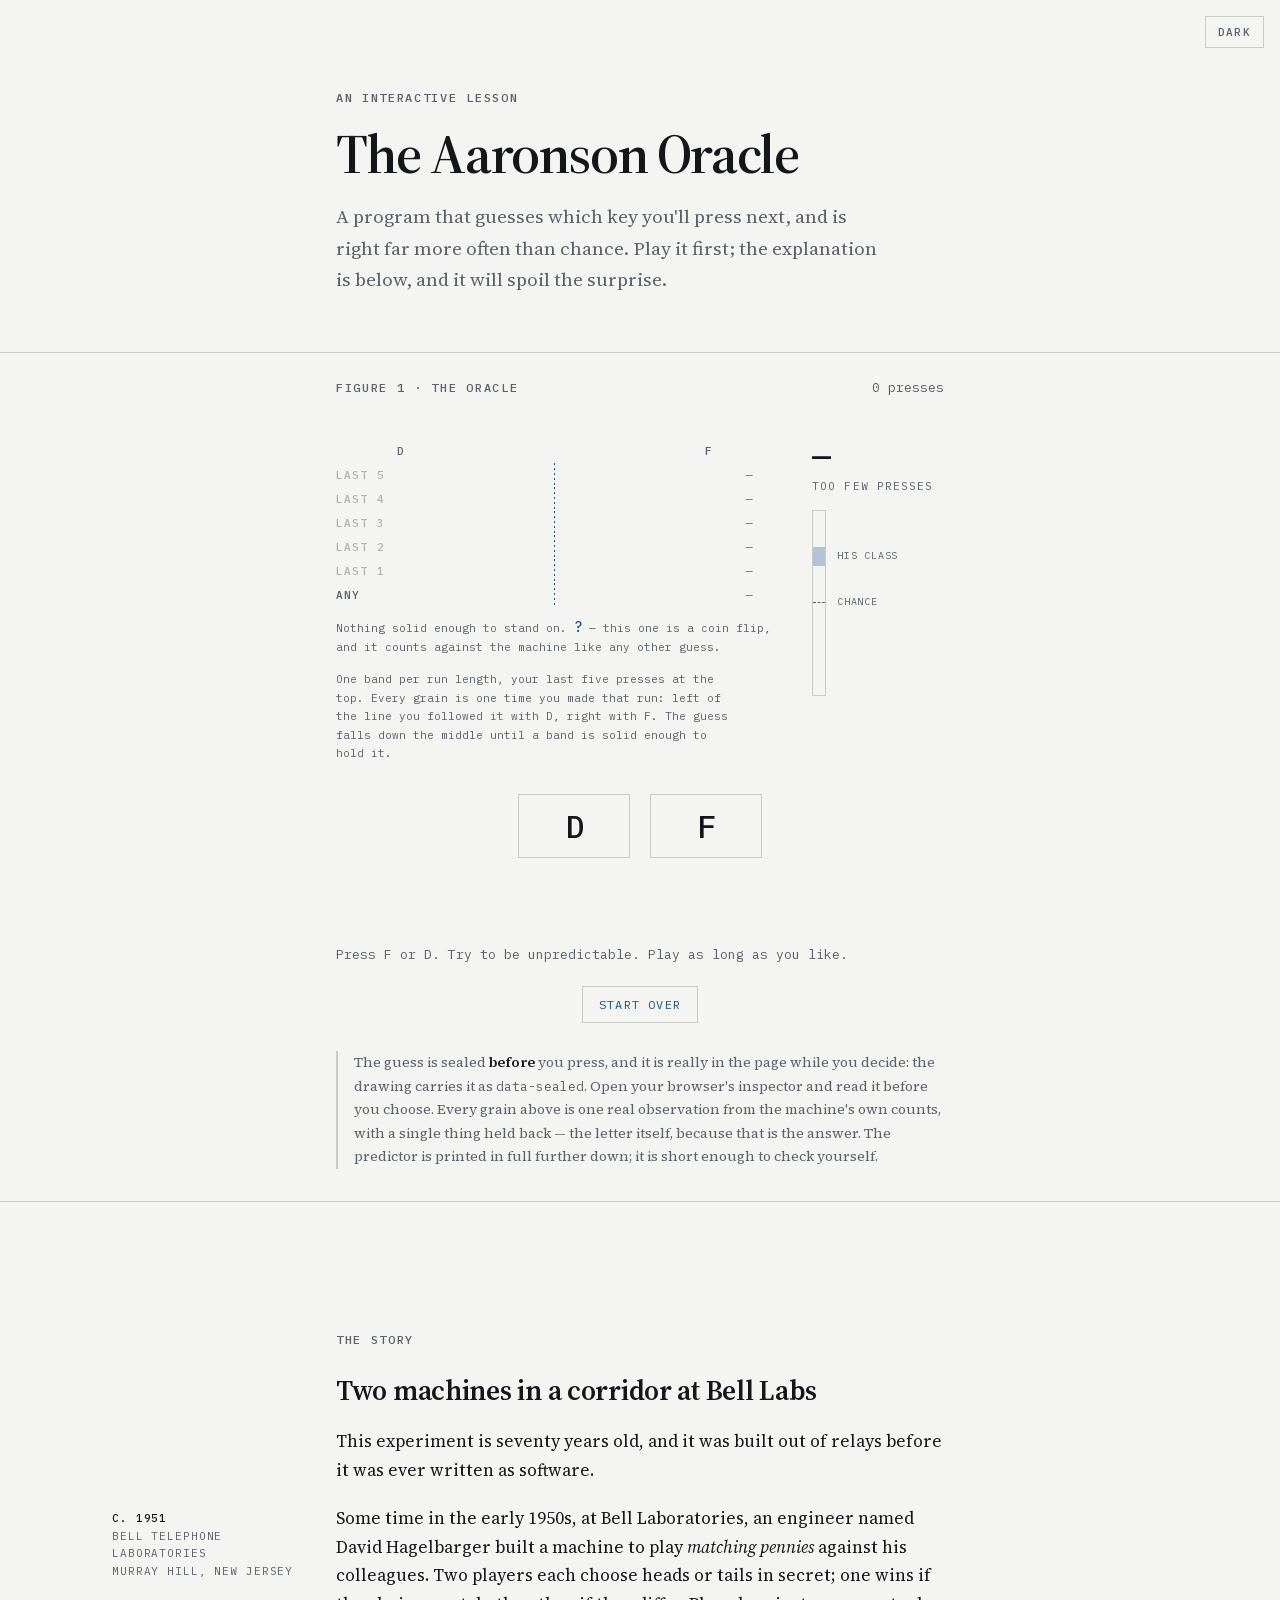
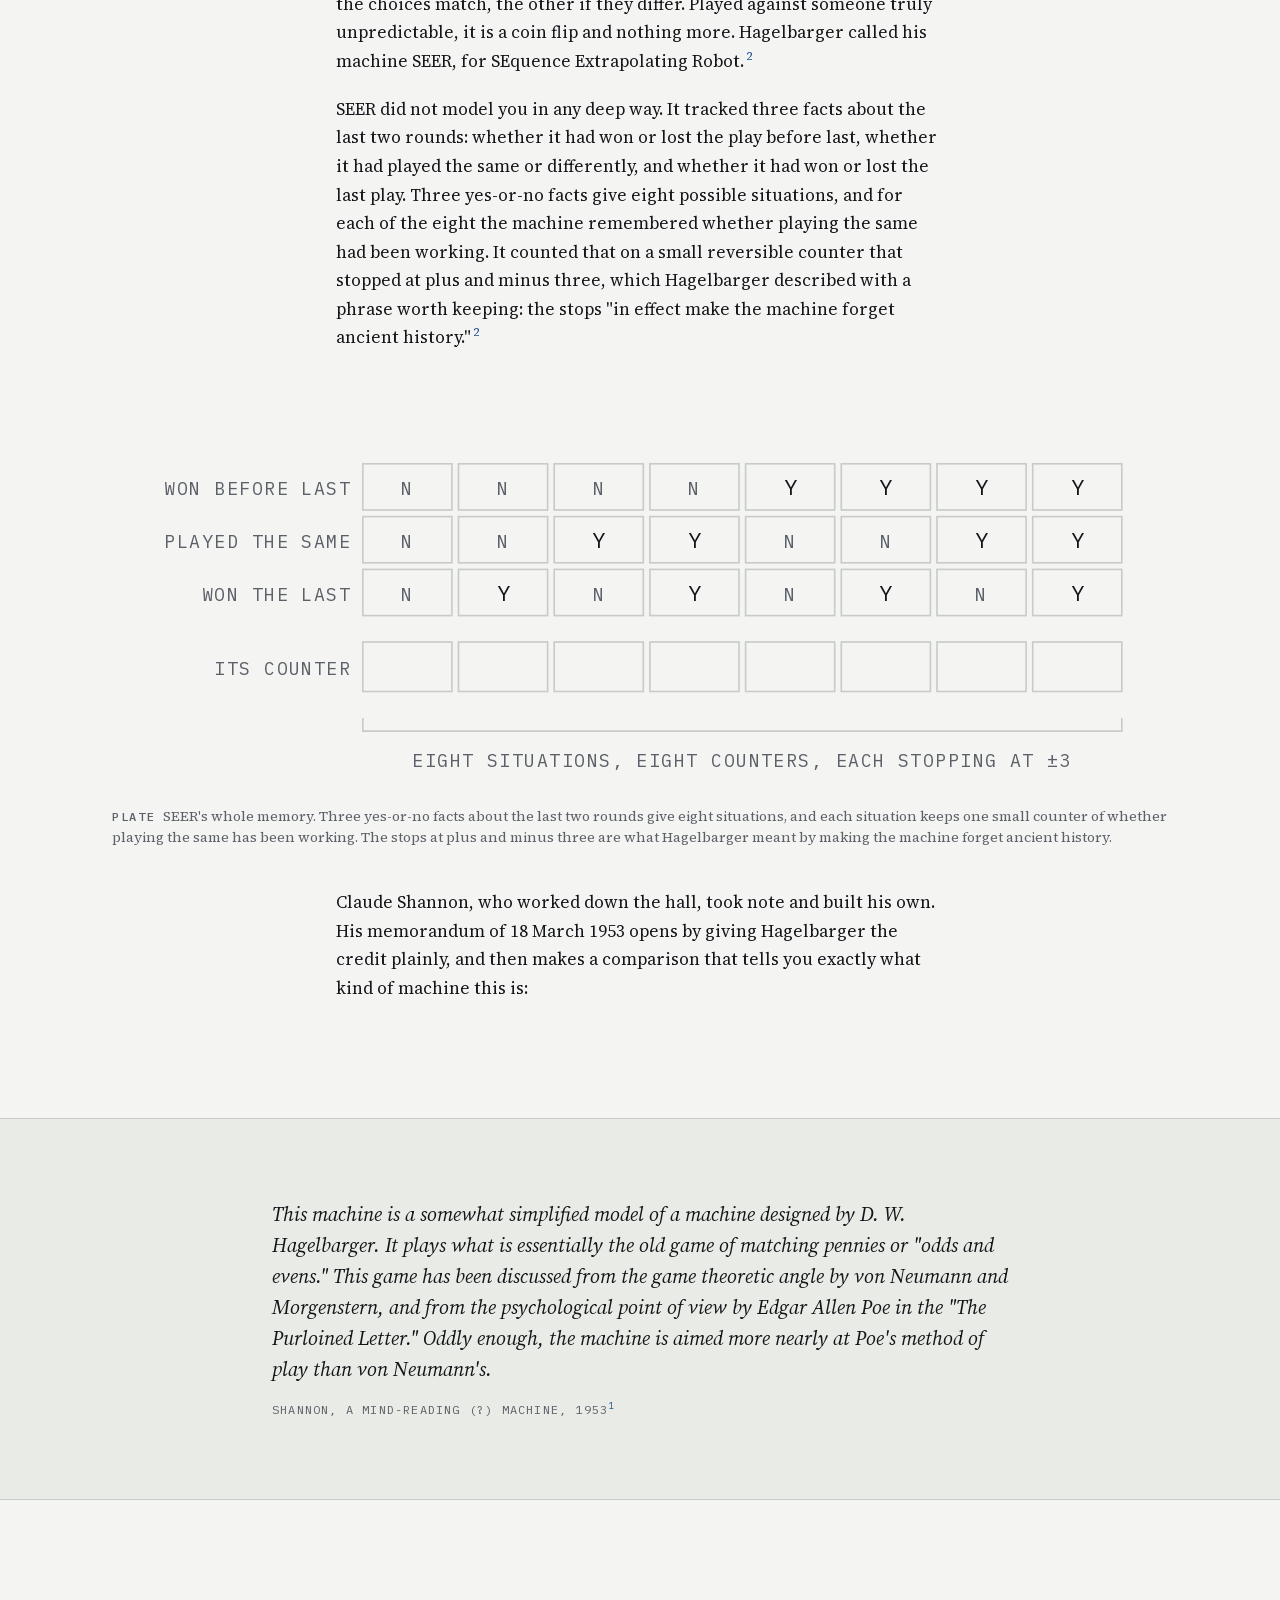
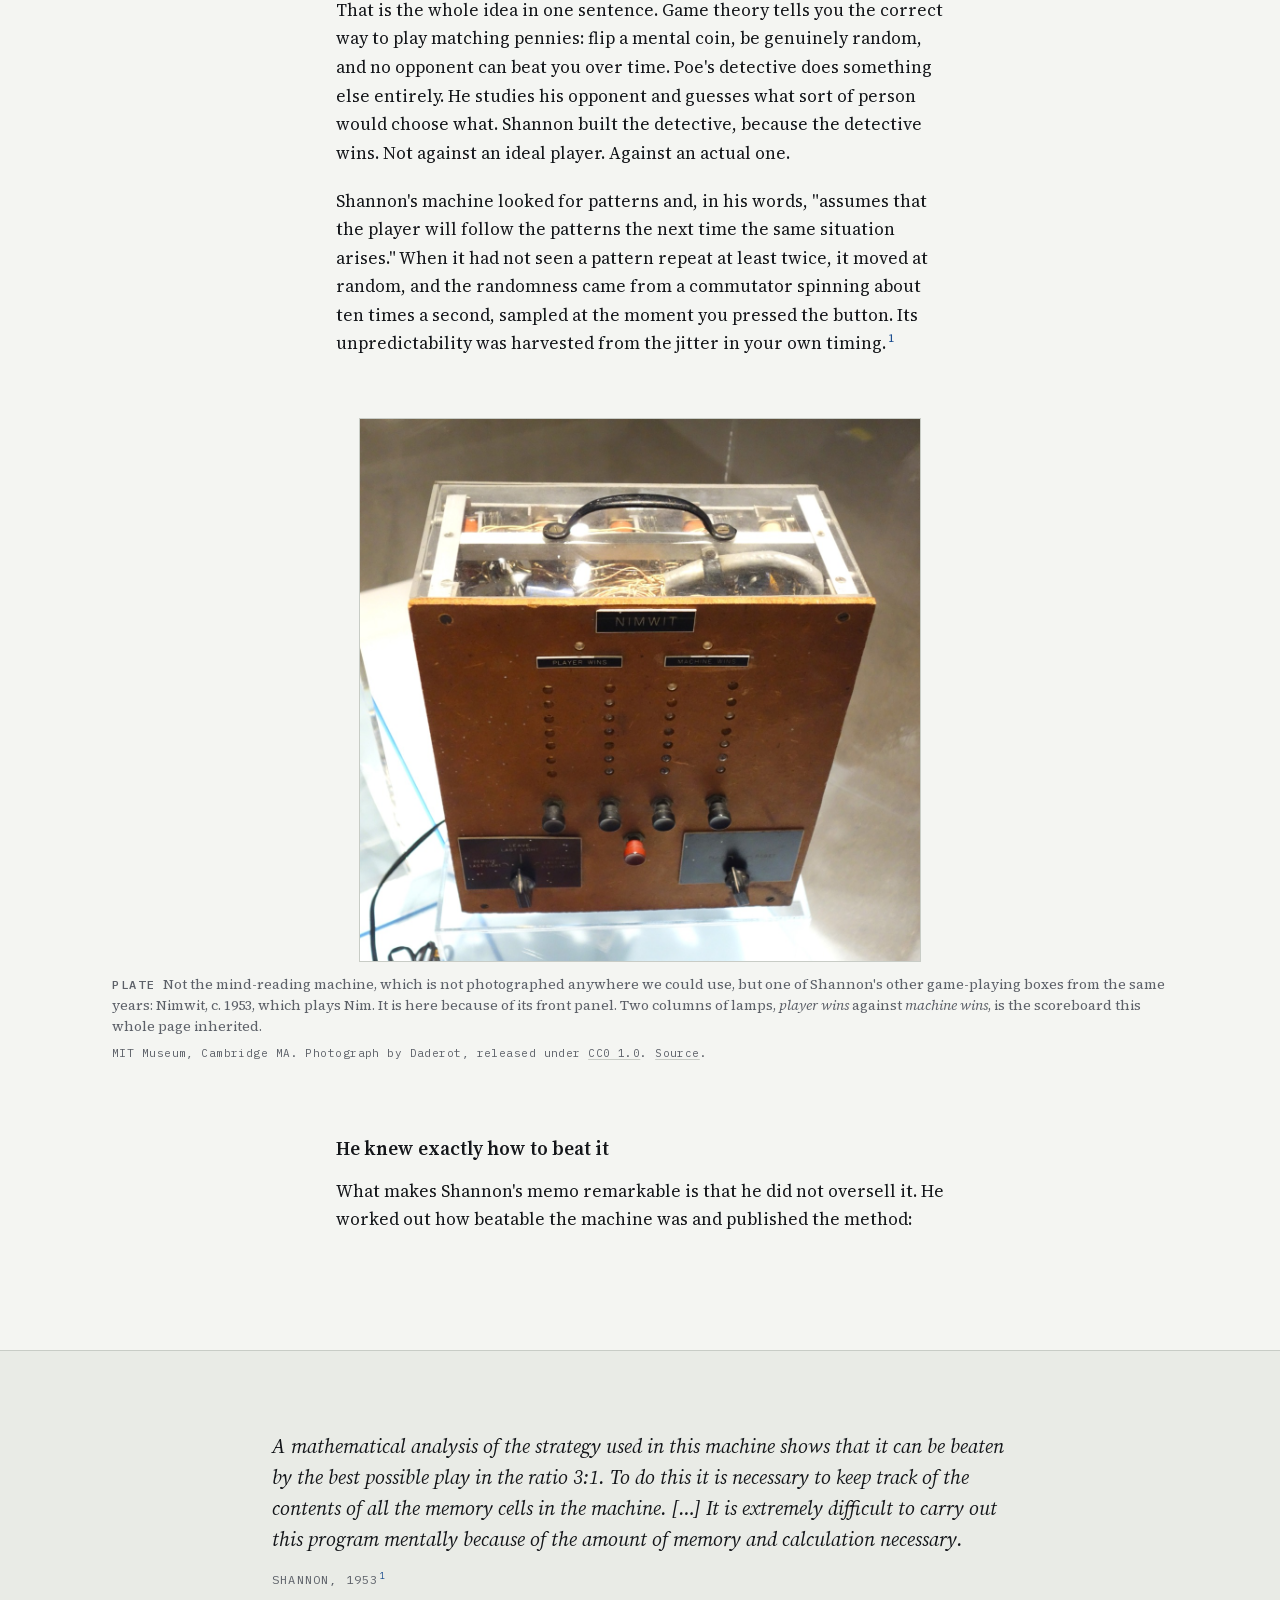
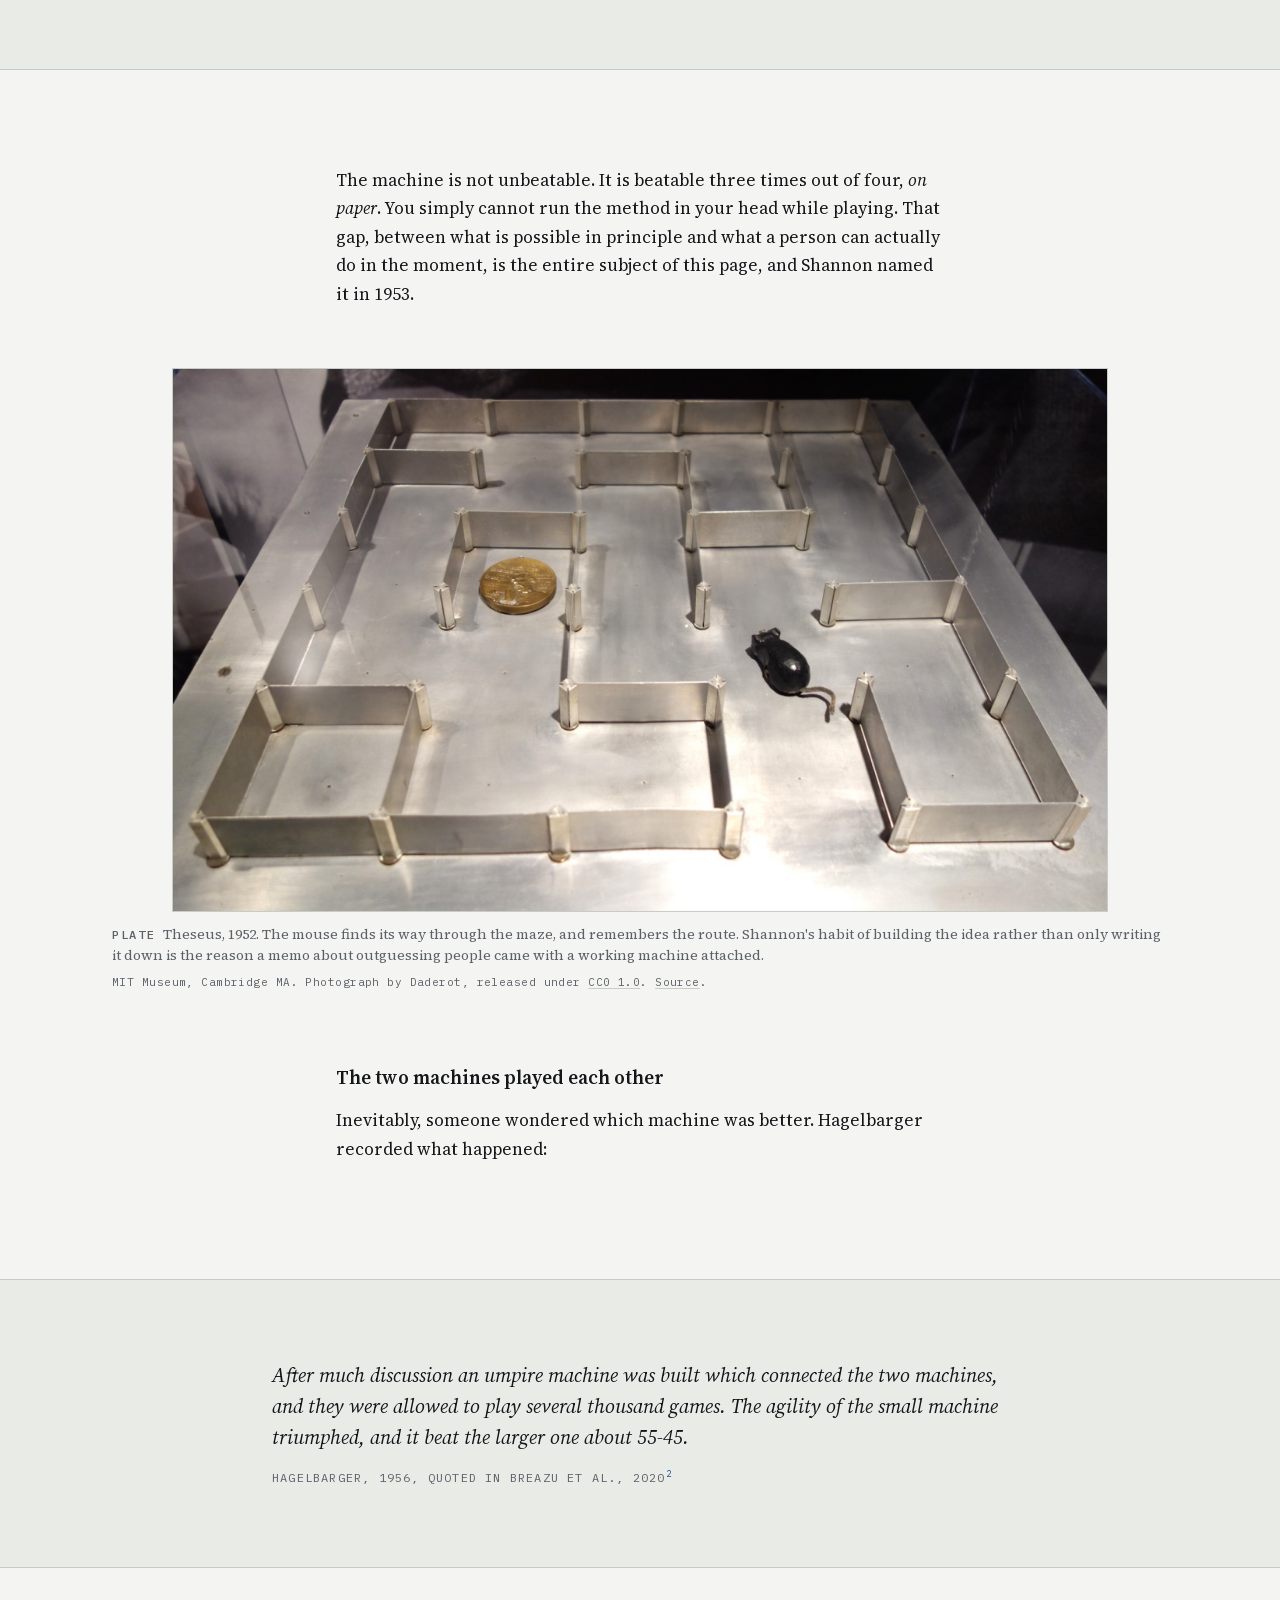
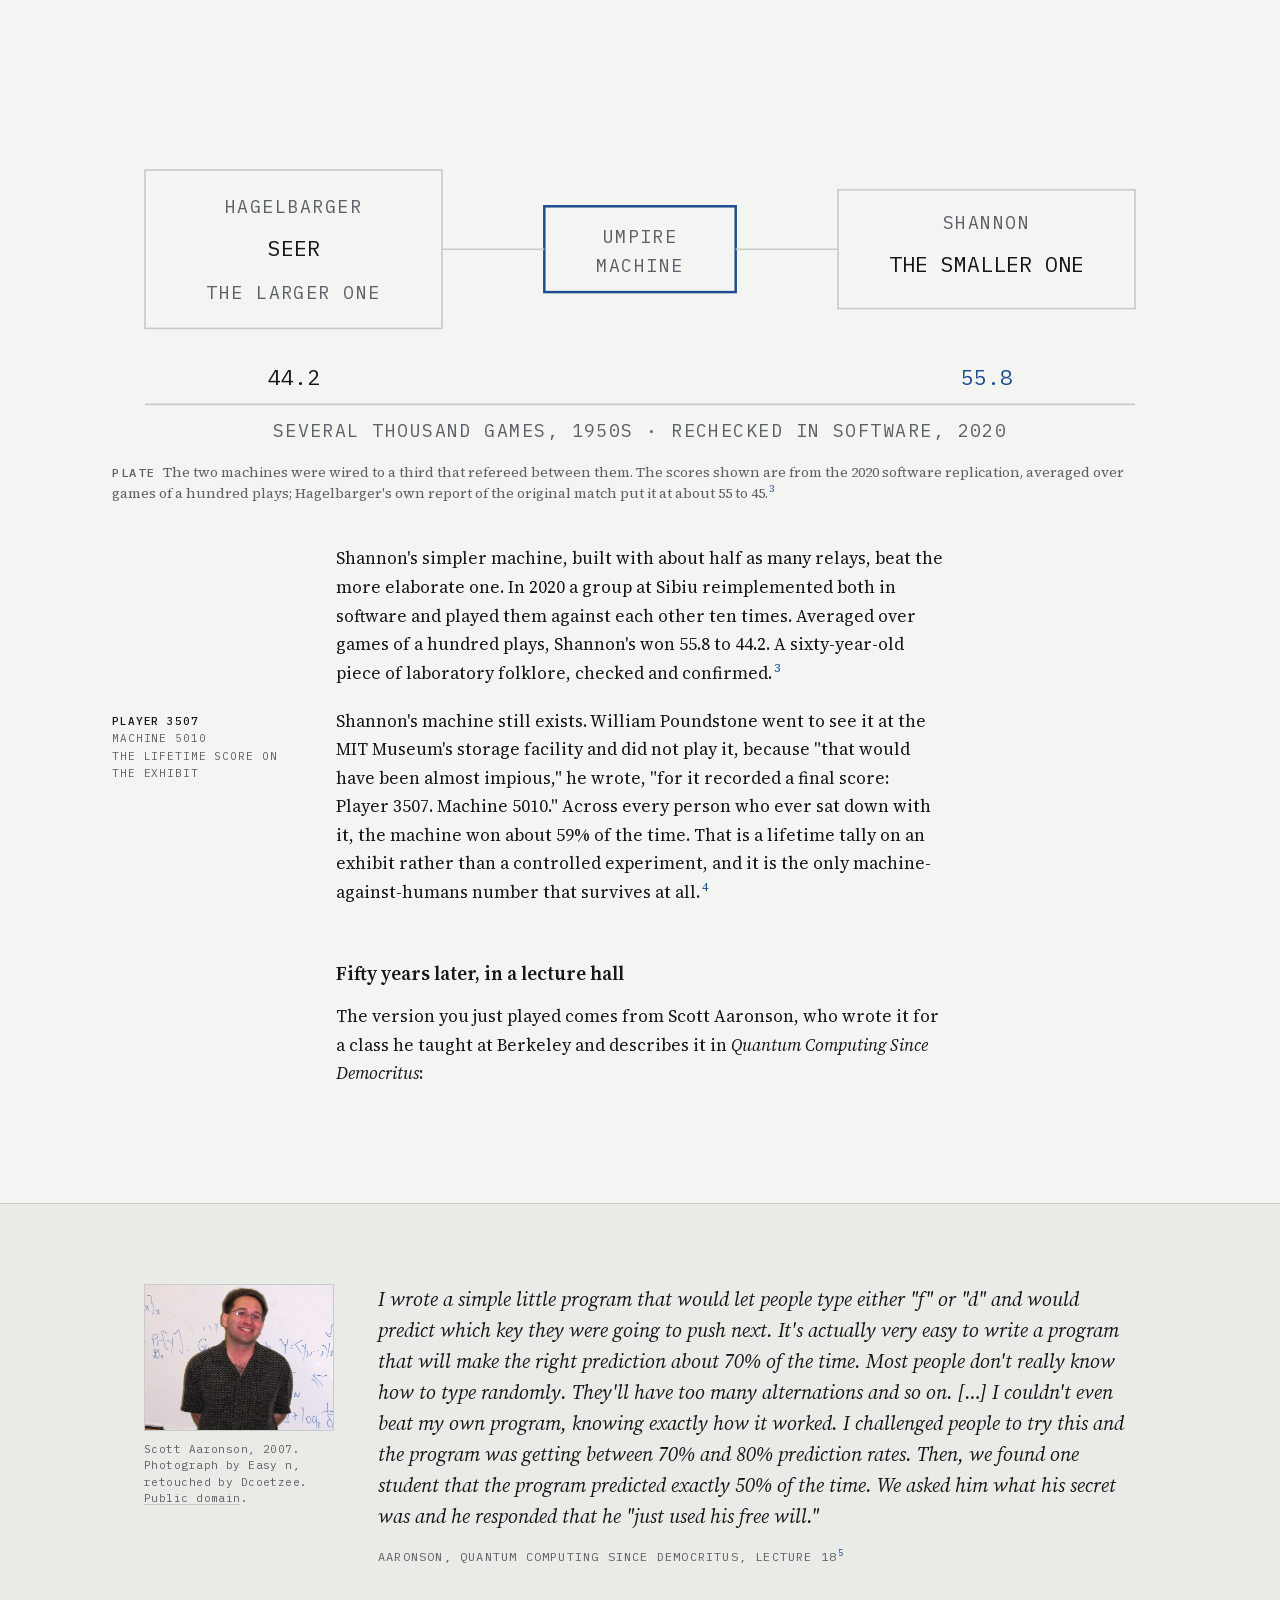
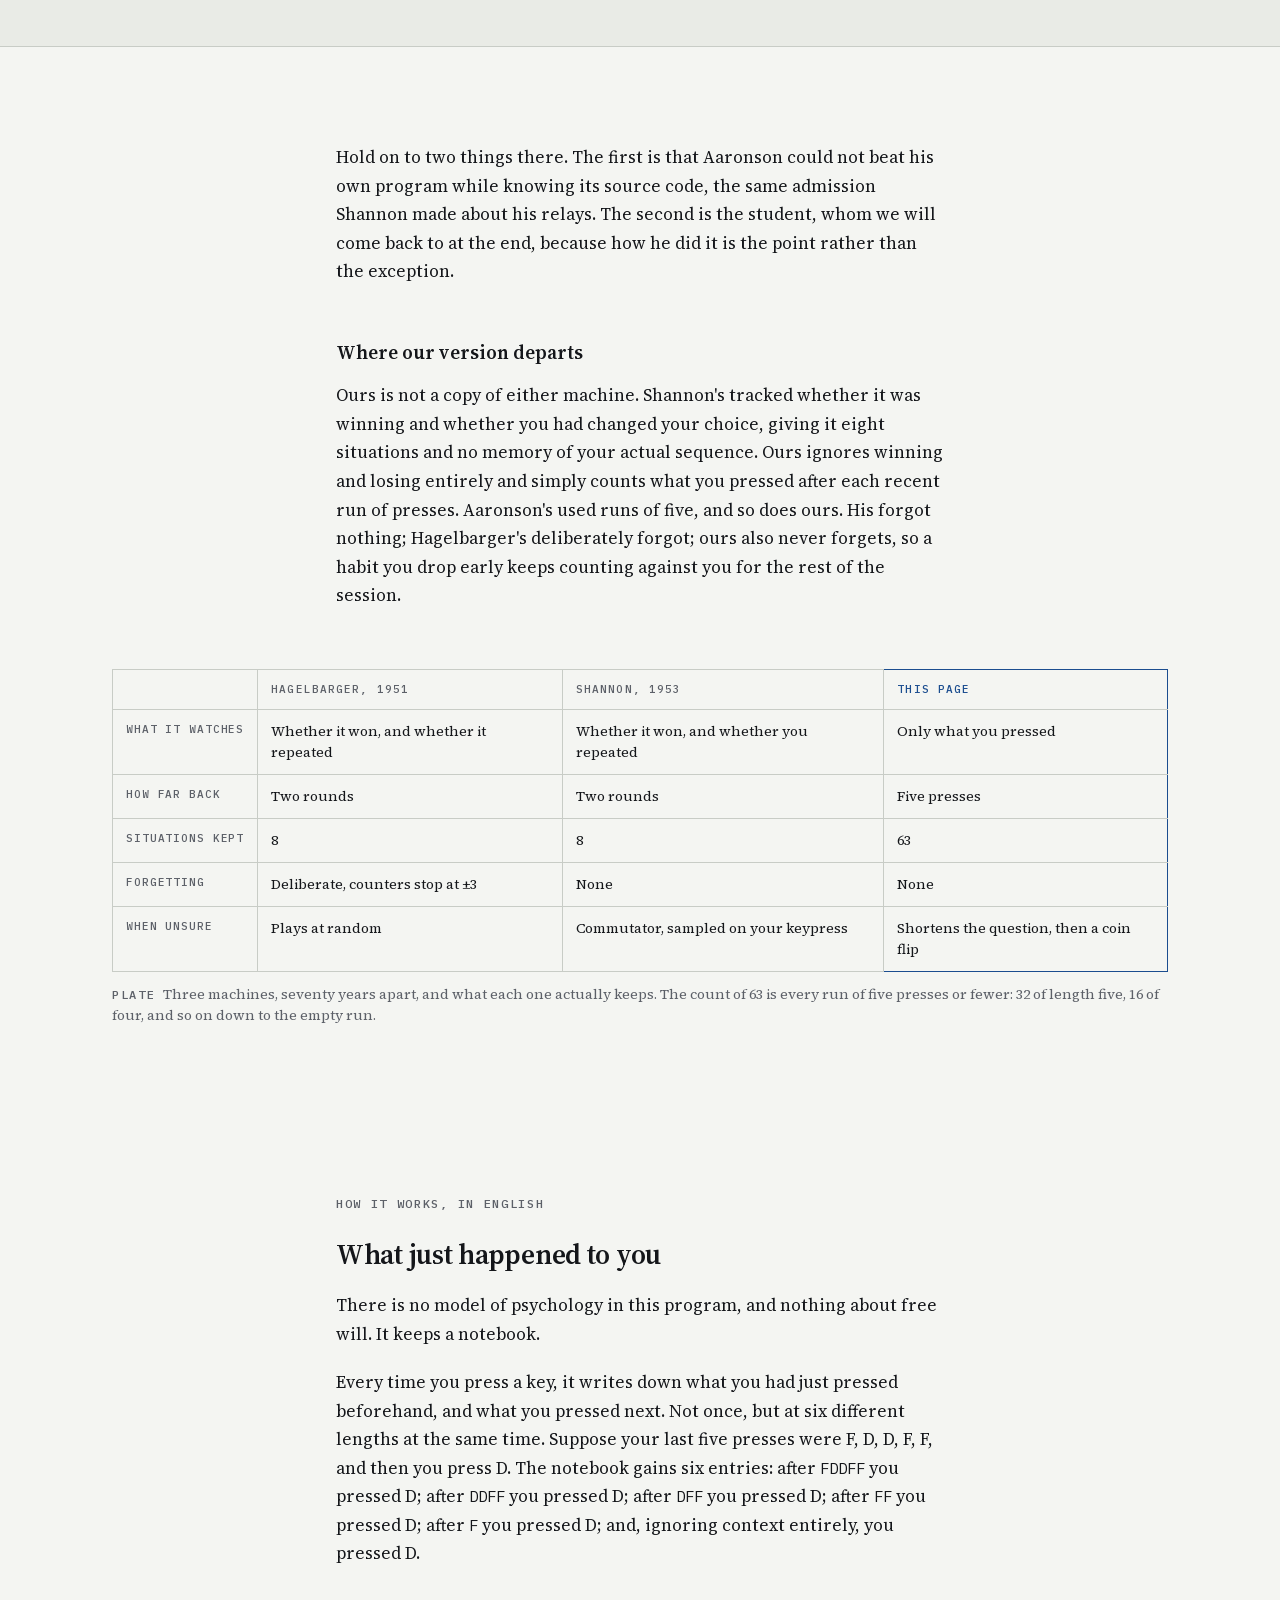
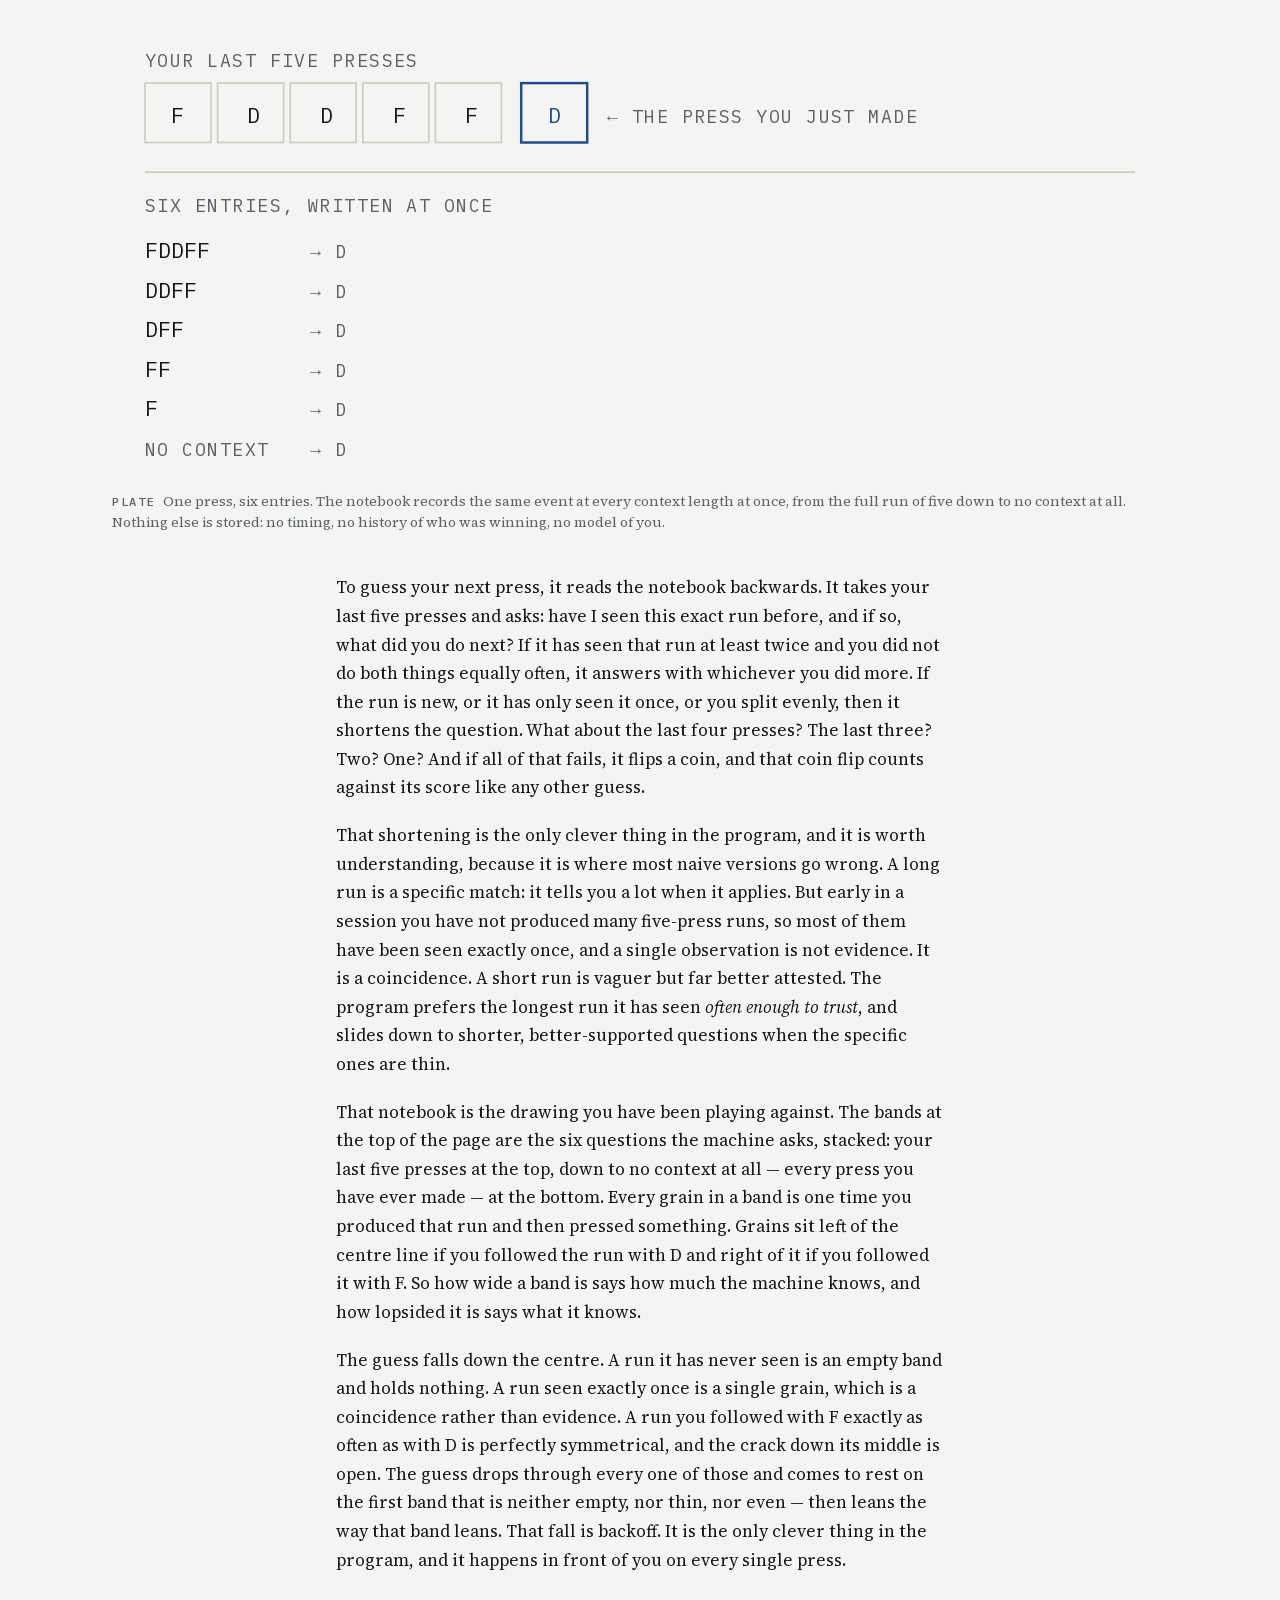
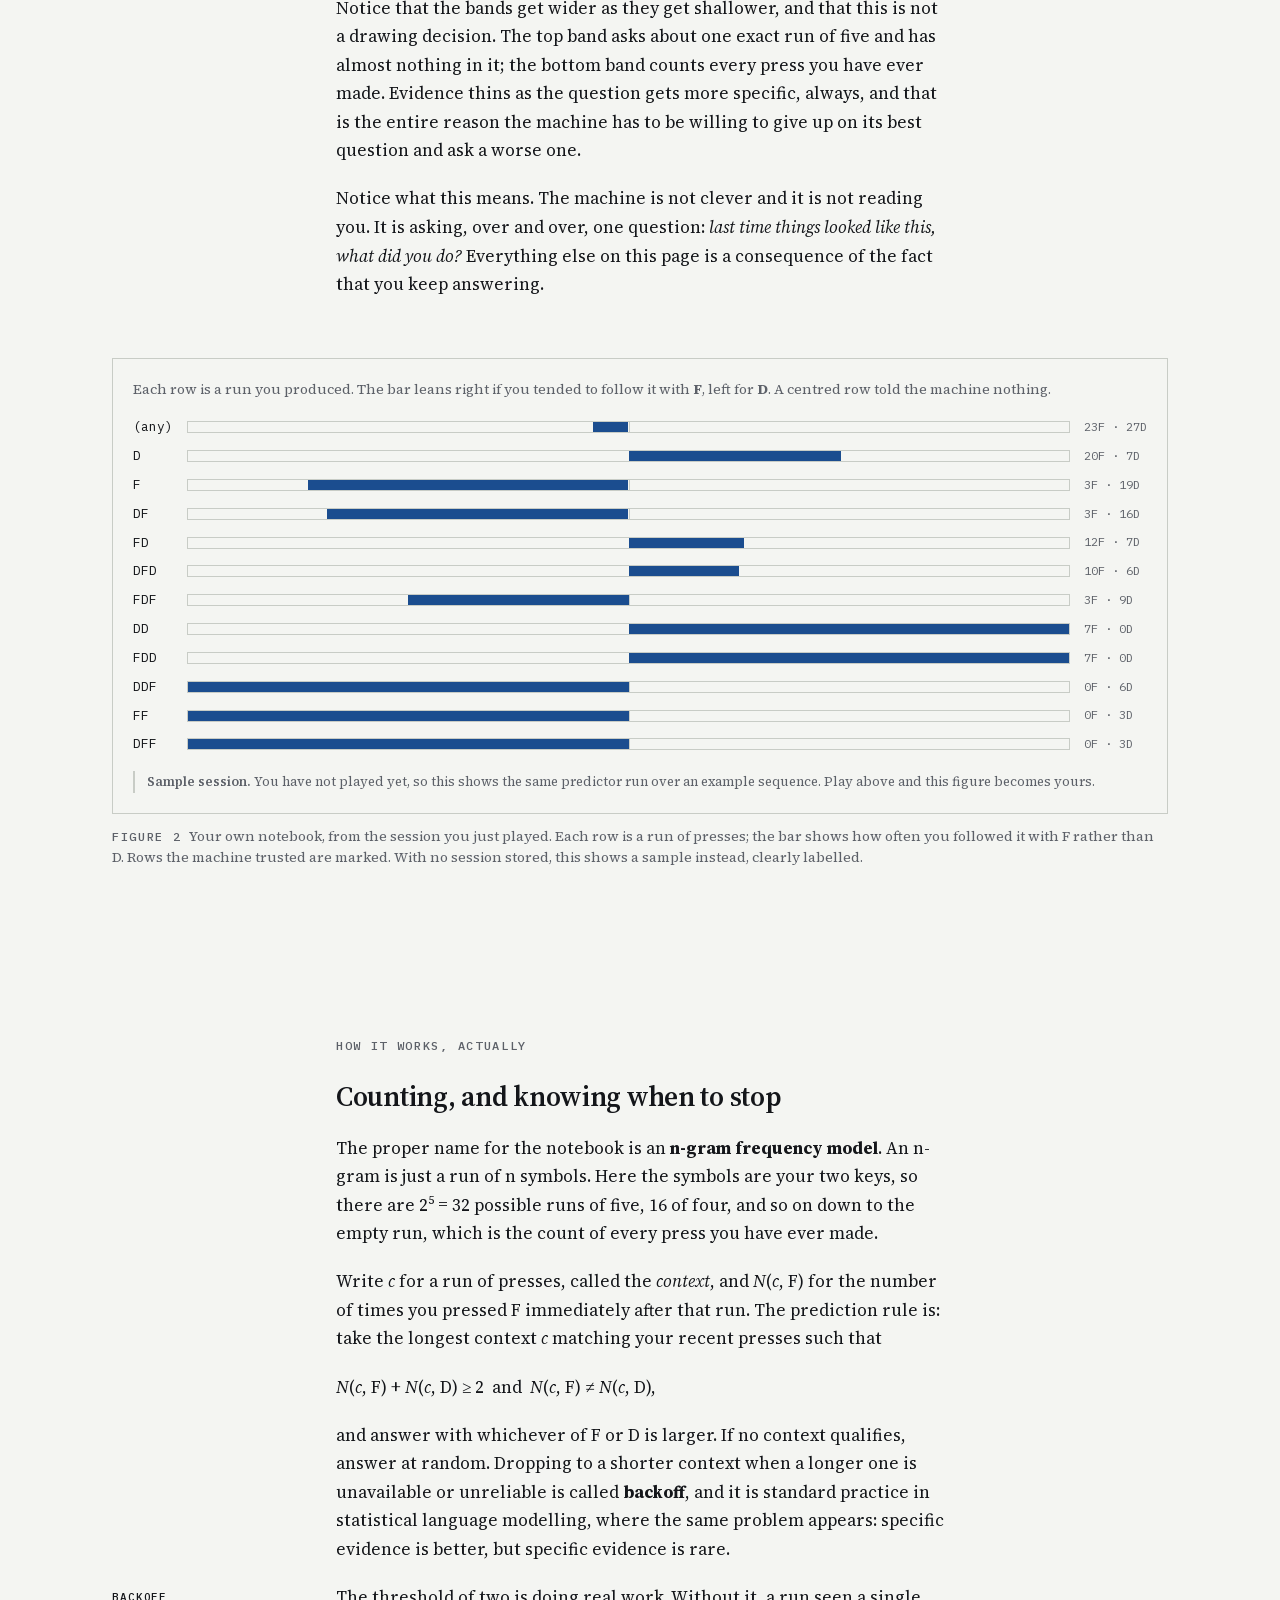
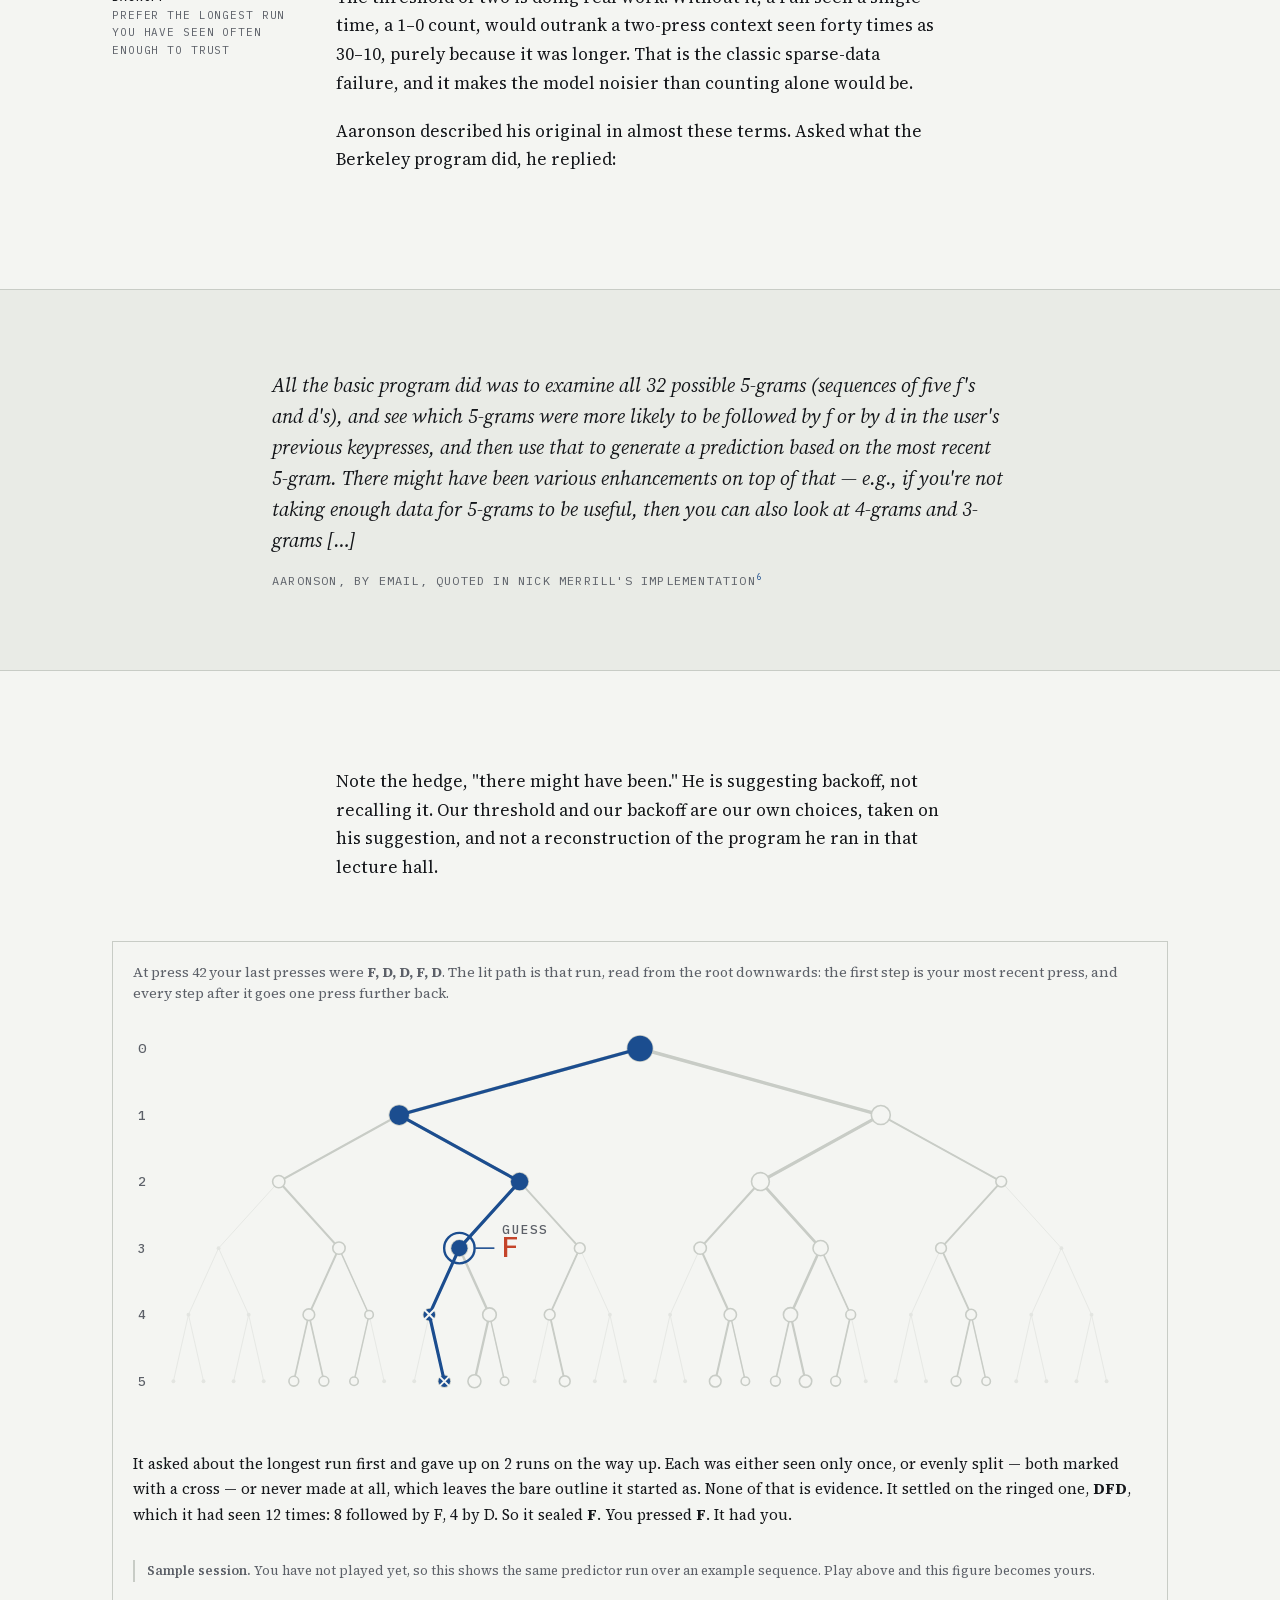
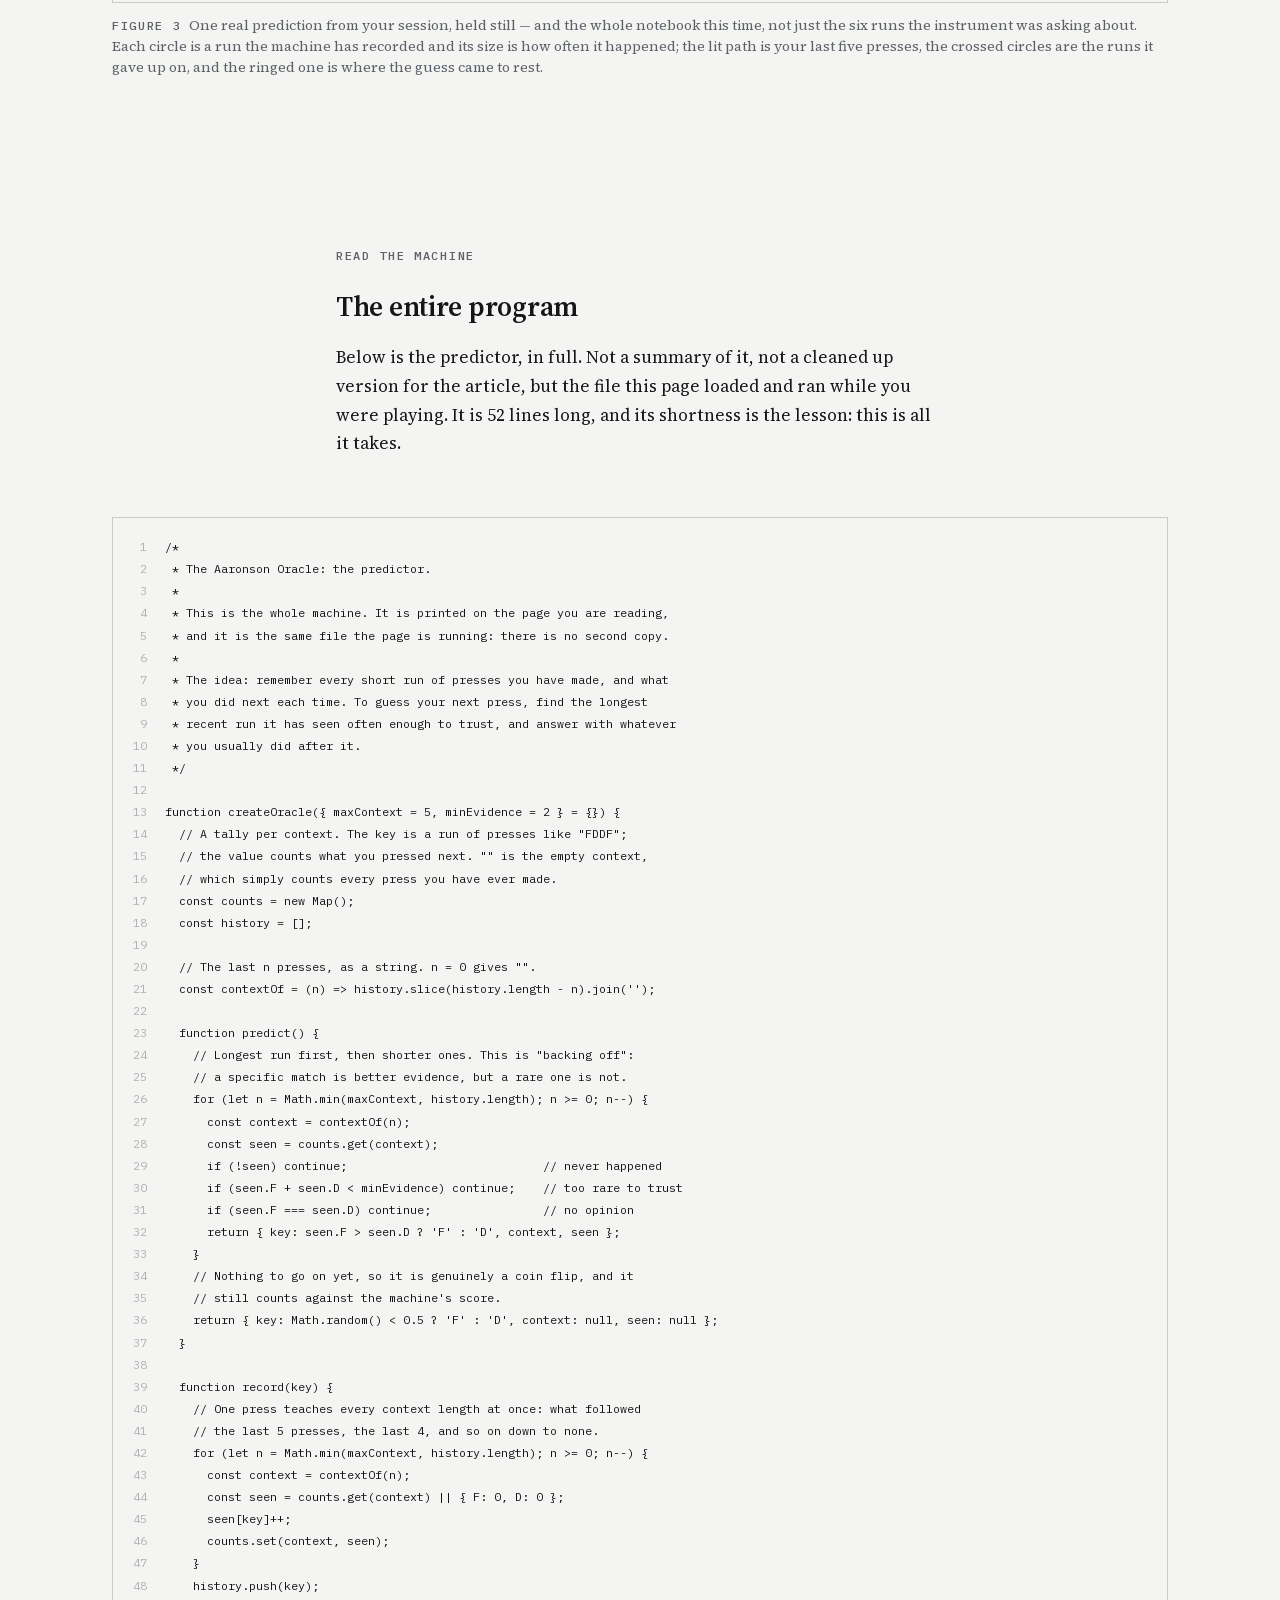
==== commit d8b97972: "final remdition" ====
--- a/index.html
+++ b/index.html
@@ -485,6 +485,32 @@
       enough to trust</em>, and slides down to shorter, better-supported
       questions when the specific ones are thin.</p>
 
+      <p>That notebook is the drawing you have been playing against. The bands
+      at the top of the page are the six questions the machine asks, stacked:
+      your last five presses at the top, down to no context at all — every
+      press you have ever made — at the bottom. Every grain in a band is one
+      time you produced that run and then pressed something. Grains sit left
+      of the centre line if you followed the run with D and right of it if you
+      followed it with F. So how wide a band is says how much the machine
+      knows, and how lopsided it is says what it knows.</p>
+
+      <p>The guess falls down the centre. A run it has never seen is an empty
+      band and holds nothing. A run seen exactly once is a single grain, which
+      is a coincidence rather than evidence. A run you followed with F exactly
+      as often as with D is perfectly symmetrical, and the crack down its
+      middle is open. The guess drops through every one of those and comes to
+      rest on the first band that is neither empty, nor thin, nor even — then
+      leans the way that band leans. That fall is backoff. It is the only
+      clever thing in the program, and it happens in front of you on every
+      single press.</p>
+
+      <p>Notice that the bands get wider as they get shallower, and that this
+      is not a drawing decision. The top band asks about one exact run of five
+      and has almost nothing in it; the bottom band counts every press you have
+      ever made. Evidence thins as the question gets more specific, always,
+      and that is the entire reason the machine has to be willing to give up
+      on its best question and ask a worse one.</p>
+
       <p>Notice what this means. The machine is not clever and it is not
       reading you. It is asking, over and over, one question: <em>last time
       things looked like this, what did you do?</em> Everything else on this
@@ -560,9 +586,12 @@
 
       <figure class="wide" id="fig-replay">
         <div class="figbox" id="figure-replay" data-figure="replay"></div>
-        <figcaption><b>Figure 3</b>One real prediction from your session,
-        step by step: the run it looked for, what it found, where it gave up
-        and shortened the question, and the guess it committed.</figcaption>
+        <figcaption><b>Figure 3</b>One real prediction from your session, held
+        still — and the whole notebook this time, not just the six runs the
+        instrument was asking about. Each circle is a run the machine has
+        recorded and its size is how often it happened; the lit path is your
+        last five presses, the crossed circles are the runs it gave up on, and
+        the ringed one is where the guess came to rest.</figcaption>
       </figure>
     </section>
 
@@ -863,6 +892,8 @@
 </footer>
 
 <script src="oracle.js"></script>
+<script src="tree.js"></script>
+<script src="column.js"></script>
 <script src="game.js"></script>
 <script src="figures.js"></script>
 <script>
@@ -872,27 +903,30 @@
   var first = createInstrument(document.getElementById('oracle-first'), {
     id: 'first',
     label: 'Figure 1 · The oracle',
-    target: 50,
-    extendTo: 100,
-    prompt: 'Press F or D. Try to be unpredictable.',
+    prompt: 'Press F or D. Try to be unpredictable. Play as long as you like.',
     believe: 'The guess is sealed <strong>before</strong> you press, and it is ' +
-      'really in the page while you decide: the plate carries it as ' +
+      'really in the page while you decide: the drawing carries it as ' +
       '<code>data-sealed</code>. Open your browser\'s inspector and read it ' +
-      'before you choose. The predictor is printed in full further down; it ' +
-      'is short enough to check yourself.',
+      'before you choose. Every grain above is one real observation from the ' +
+      'machine\'s own counts, with a single thing held back — the letter ' +
+      'itself, because that is the answer. The predictor is printed in full ' +
+      'further down; it is short enough to check yourself.',
     summary: function (pct, hit, n) {
+      var head = '<b>Fifty presses in.</b> ';
       if (pct >= 60) {
-        return 'The oracle predicted you ' + pct + '% of the time. A coin would ' +
-          'have managed 50%. Scroll down to find out what it saw.';
+        return head + 'The oracle predicted you ' + pct + '% of the time. A coin ' +
+          'would have managed 50%. Keep playing if you like — the meter will ' +
+          'follow you — or scroll down to find out what it saw.';
       }
       if (pct >= 50) {
-        return 'The oracle predicted you ' + pct + '% of the time, barely better ' +
-          'than a coin. That is a good result. Scroll down to find out what it ' +
-          'was looking for, and why most people do worse.';
+        return head + 'The oracle predicted you ' + pct + '% of the time, barely ' +
+          'better than a coin. That is a good result. Keep going, or scroll down ' +
+          'to find out what it was looking for and why most people do worse.';
       }
-      return 'The oracle predicted you ' + pct + '% of the time, which is worse ' +
-        'than a coin would have done. Over ' + n + ' presses that can happen by ' +
-        'luck, but it is uncommon. Scroll down to see what it was trying to do.';
+      return head + 'The oracle predicted you ' + pct + '% of the time, which is ' +
+        'worse than a coin would have done. Over ' + n + ' presses that can happen ' +
+        'by luck, but it is uncommon. Keep playing and see whether it holds, or ' +
+        'scroll down to see what it was trying to do.';
     },
     onChange: function () { if (window.oracleFigures) window.oracleFigures.refresh(); }
   });
@@ -900,25 +934,30 @@
   createInstrument(document.getElementById('oracle-rematch'), {
     id: 'rematch',
     label: 'Figure 6 · The rematch',
-    target: 50,
-    extendTo: 0,
+    compare: 'first',
     prompt: 'Same machine, same rules. You now know exactly how it works.',
-    believe: 'Same predictor, same file, same sealed-before-you-press rule. ' +
-      'Nothing about the machine has changed. The only thing that changed is ' +
-      'that you know how it works.',
+    believe: 'Same predictor, same file, same sealed-before-you-press rule, ' +
+      'and the same drawing — which you can now read. You know that the guess ' +
+      'falls to the first band that is neither empty, thin, nor even, and you ' +
+      'can see which one that is before you press. Nothing about the machine ' +
+      'has changed. The only thing that changed is that you know how it works.',
     summary: function (pct, hit, n) {
+      var head = '<b>Fifty presses in.</b> ';
       if (pct >= 55) {
-        return 'Knowing the algorithm did not save you. That is the finding, and ' +
-          'it is the same one Aaronson reported about himself.';
+        return head + 'Knowing the algorithm did not save you. That is the ' +
+          'finding, and it is the same one Aaronson reported about himself. ' +
+          'Keep going as long as you like; the mark on the meter is your first ' +
+          'round, so you can watch the two scores converge.';
       }
       if (pct >= 45) {
-        return 'You held it near chance. Worth asking honestly: did you find a ' +
-          'source of randomness outside your own head, a rhythm, a rule, ' +
-          'something you were reading off? That is how it is usually done.';
+        return head + 'You are holding it near chance. Worth asking honestly: ' +
+          'did you find a source of randomness outside your own head, a rhythm, ' +
+          'a rule, something you were reading off? That is how it is usually ' +
+          'done. Keep going and see whether it lasts.';
       }
-      return 'You beat it, and comfortably. Worth asking honestly what you used, ' +
-        'because the reliable methods all amount to taking the decision out of ' +
-        'your own head.';
+      return head + 'You are beating it, and comfortably. Worth asking honestly ' +
+        'what you are using, because the reliable methods all amount to taking ' +
+        'the decision out of your own head. Keep going and see whether it holds.';
     }
   });
 
--- a/style.css
+++ b/style.css
@@ -23,7 +23,6 @@
   --filament:#C4442A;
   /* ground for full-bleed bands; the only value not in the original six */
   --band:#E9EBE6;
-  --hatch:rgba(200,204,198,.55);   /* the seal cover, DESIGN.md section 5 */
   --photo-filter:none;
 
   --measure:38rem;   /* prose, about 64 characters */
@@ -46,7 +45,6 @@
     --relay:#7FAEEA;
     --filament:#E4735C;
     --band:#1C1F24;
-    --hatch:rgba(120,130,142,.55);
     --photo-filter:brightness(.92) contrast(.96);
   }
 }
@@ -59,7 +57,6 @@
   --relay:#7FAEEA;
   --filament:#E4735C;
   --band:#1C1F24;
-  --hatch:rgba(120,130,142,.55);
   --photo-filter:brightness(.92) contrast(.96);
 }
 
@@ -156,26 +153,158 @@
   font-variant-numeric:tabular-nums;white-space:nowrap}
 .stage{display:flex;flex-direction:column;align-items:center}
 
-.plate{
-  position:relative;width:168px;height:116px;
-  border:1px solid var(--hairline);background:var(--vellum);
-  display:grid;place-items:center;overflow:hidden;
-}
-.guess{font-family:var(--mono);font-weight:500;font-size:3rem;
-  color:var(--relay);line-height:1}
-.cover{
-  position:absolute;inset:0;display:grid;place-items:center;
-  background:repeating-linear-gradient(45deg,transparent 0 5px,
-    var(--hatch) 5px 6px);
-  background-color:var(--vellum);
-  transition:transform .18s cubic-bezier(.2,.7,.3,1);
-}
-.cover span{
-  font-family:var(--mono);font-weight:500;font-size:.6875rem;
-  text-transform:uppercase;letter-spacing:.14em;color:var(--graphite);
-  background:var(--vellum);padding:3px 6px;
-}
-.plate.is-open .cover{transform:translateY(-100%)}
+/* The drawing and its meter sit side by side on a wide screen and stack on
+   a phone. min-width:0 on the column is load-bearing: without it the flex
+   item refuses to shrink below its content and pushes the meter off. */
+.rig{display:flex;gap:32px;align-items:flex-start;width:100%}
+.column{flex:1 1 auto;min-width:0}
+@media (max-width:47.99rem){
+  .rig{flex-direction:column;gap:24px}
+}
+
+/* ---------------------------------------------------- the sand column
+   Six bands, one per run length, deepest at the top. One grain is one
+   observation; grains left of the centre line are presses of D after that
+   run, right of it F. Geometry is set in column.js; every colour is here,
+   so the drawing follows the theme without ever being redrawn. */
+.strata{
+  display:grid;grid-template-columns:auto 1fr auto auto;
+  column-gap:12px;align-items:stretch;grid-auto-rows:24px;
+}
+/* The four cells of a row are direct grid children, so the columns line up
+   across every row; the row element is only there to carry state classes. */
+.stratum{display:contents}
+
+.st-lab{font-family:var(--mono);font-weight:500;font-size:.6875rem;
+  text-transform:uppercase;letter-spacing:.1em;color:var(--graphite);
+  white-space:nowrap;align-self:center}
+.is-rest .st-lab{color:var(--ink)}
+.is-void .st-lab{opacity:.45}
+
+.st-field{display:flex;align-items:center;height:100%;min-width:0}
+/* The padding is the whole encoding: it holds the two sides off the centre
+   line so which one is longer is readable at a glance. Without it the
+   grains butt together and the split disappears. */
+.st-side{display:flex;gap:1px;flex:1 1 0;min-width:0;align-items:center}
+.st-side.is-d{justify-content:flex-end;padding-right:4px}
+.st-side.is-f{justify-content:flex-start;padding-left:4px}
+
+/* The centre line is also the chute the guess falls down: dashed for every
+   band it passed through and the one it landed on, plain below. It spans
+   the full row height and the rows have no gap, so the fall is continuous. */
+.st-mid{flex:0 0 1px;align-self:stretch;background:var(--hairline);position:relative}
+.st-mid.is-chute{
+  background:linear-gradient(var(--relay) 50%,transparent 0) repeat-y;
+  background-size:1px 5px;
+}
+.st-mark{
+  position:absolute;left:50%;top:50%;transform:translate(-50%,-50%);
+  width:9px;height:9px;border-radius:50%;
+  background:var(--vellum);border:1.5px solid var(--relay);
+}
+
+.grain,.grainbar{flex:0 0 auto;height:7px;background:var(--hairline)}
+.is-rest .grain,.is-rest .grainbar{background:var(--relay)}
+
+.st-n{font-family:var(--mono);font-size:.6875rem;color:var(--graphite);
+  font-variant-numeric:tabular-nums;text-align:right;min-width:4ch;
+  align-self:center}
+.st-guess{font-family:var(--mono);font-weight:500;font-size:1.25rem;
+  line-height:1;color:var(--relay);min-width:1.25ch;text-align:center;
+  align-self:center}
+.st-guess.is-hit{color:var(--filament)}
+.st-guess.is-miss{color:var(--graphite)}
+
+/* The key row: D and F pushed outward, away from the centre line. */
+.is-head .st-side.is-d{justify-content:flex-start}
+.is-head .st-side.is-f{justify-content:flex-end}
+.is-head em{font-family:var(--mono);font-weight:500;font-size:.6875rem;
+  font-style:normal;letter-spacing:.1em;color:var(--graphite)}
+.is-head .st-mid{background:none}
+
+.st-foot{font-family:var(--mono);font-size:.6875rem;color:var(--graphite);
+  margin-top:12px;max-width:40em}
+.st-foot .st-guess{font-size:.875rem}
+
+.column-cap{font-family:var(--mono);font-size:.6875rem;color:var(--graphite);
+  margin-top:14px;max-width:36em}
+
+/* ------------------------------------------------------------ the meter
+   The running score, and the two numbers it should be read against. It is
+   vertical beside the column on a wide screen and a horizontal strip under
+   it on a phone; marks carry their position as --at and the orientation
+   decides whether that becomes a height or a width. */
+.meter{flex:0 0 auto;width:132px}
+.m-num{font-family:var(--mono);font-weight:500;font-size:2rem;
+  line-height:1;color:var(--ink);font-variant-numeric:tabular-nums}
+.m-cap{font-family:var(--mono);font-size:.6875rem;letter-spacing:.1em;
+  text-transform:uppercase;color:var(--graphite);margin-top:6px}
+.m-track{position:relative;border:1px solid var(--hairline);
+  background:var(--vellum);margin-top:14px}
+/* A needle on a scale, not a progress bar. A filled track would bury the
+   two marks the number has to be read against, and --filament is rationed:
+   it means "the machine was correct", and it already carries the tally. */
+.m-you{position:absolute;background:var(--filament)}
+.meter.is-early .m-you{display:none}
+.m-mark{position:absolute}
+.m-mark.is-chance{border-top:1px dashed var(--graphite)}
+.m-mark.is-first{border-top:1px solid var(--ink)}
+.m-band{position:absolute;background:var(--relay);opacity:.3}
+.m-lab{position:absolute;font-family:var(--mono);font-size:.625rem;
+  letter-spacing:.08em;text-transform:uppercase;color:var(--graphite);
+  white-space:nowrap}
+.m-legend{font-family:var(--mono);font-size:.625rem;color:var(--graphite);
+  margin-top:10px;display:none}
+
+@media (min-width:48rem){
+  .m-track{width:14px;height:186px}
+  .m-you{left:-4px;right:-4px;bottom:var(--at);height:3px}
+  .m-mark{left:0;right:0;bottom:var(--at)}
+  .m-band{left:0;right:0;bottom:var(--at);height:var(--span)}
+  .m-lab{left:24px;bottom:var(--at);transform:translateY(50%)}
+}
+@media (max-width:47.99rem){
+  .meter{width:100%}
+  .m-track{height:14px;margin-top:12px}
+  .m-you{top:-4px;bottom:-4px;left:var(--at);width:3px}
+  .m-mark{top:0;bottom:0;left:var(--at);border-top:0}
+  .m-mark.is-chance{border-left:1px dashed var(--graphite)}
+  .m-mark.is-first{border-left:1px solid var(--ink)}
+  .m-band{top:0;bottom:0;left:var(--at);width:var(--span)}
+  .m-lab{display:none}
+  .m-legend{display:block}
+}
+
+/* The notebook, drawn. Geometry is set in tree.js; every colour lives here,
+   so the drawing follows the theme without ever being redrawn. */
+.board{width:100%}
+.tree{display:block;width:100%;height:auto}
+/* Every run the reader could make, under everything else. Opacity rather
+   than a seventh colour, so the palette stays at six. */
+.tree-ghost{opacity:.38}
+.tree-ghost line{stroke:var(--hairline);stroke-width:.5}
+.tree-ghost circle{fill:var(--hairline)}
+.tree-edge{stroke:var(--hairline);fill:none;stroke-linecap:round}
+.tree-node{fill:var(--vellum);stroke:var(--hairline);stroke-width:1}
+.tree-node.is-new{fill:none;stroke-dasharray:2 2}
+.tree-path{stroke:var(--relay);stroke-width:2;fill:none;stroke-linecap:round}
+.tree-path.is-new{stroke-width:1;stroke-dasharray:2 3}
+.tree-live{fill:var(--relay);stroke:none}
+.tree-live.is-new{fill:none;stroke:var(--relay);stroke-width:1;stroke-dasharray:2 2}
+.tree-ring{fill:none;stroke:var(--relay);stroke-width:1.5}
+/* Cut out of the lit circle rather than drawn on top of it. */
+.tree-reject{stroke:var(--vellum);stroke-width:1.25;fill:none}
+.tree-lead{stroke:var(--relay);stroke-width:1}
+/* Sized in viewBox units, so it scales with the drawing. The letter is the
+   one thing here that has to stay readable at arm's length. */
+.tree-guess{font-family:var(--mono);font-weight:500;font-size:18px;
+  fill:var(--relay)}
+.tree-guess.is-hit{fill:var(--filament)}
+.tree-guess.is-miss{fill:var(--graphite)}
+.tree-lab,.tree-axis text{font-family:var(--mono);font-weight:500;
+  font-size:8px;letter-spacing:.1em;fill:var(--graphite)}
+.tree-cap{font-family:var(--mono);font-size:.6875rem;color:var(--graphite);
+  margin-top:10px;max-width:34em}
 
 .keys{display:flex;gap:20px;margin-top:32px;width:100%;justify-content:center}
 .key{
@@ -195,6 +324,8 @@
   min-height:18px;width:100%}
 .pip{width:7px;height:7px;border:1px solid var(--hairline);flex:0 0 auto}
 .pip.is-hit{background:var(--filament);border-color:var(--filament)}
+.tally-cap{font-family:var(--mono);font-size:.6875rem;color:var(--graphite);
+  margin-top:10px;width:100%}
 
 .readout{
   font-family:var(--mono);font-size:.8125rem;color:var(--graphite);
@@ -317,16 +448,6 @@
 .freq-n{font-family:var(--mono);font-size:.75rem;color:var(--graphite);
   white-space:nowrap;font-variant-numeric:tabular-nums}
 
-/* Figure 3: the backoff walk */
-.steps{display:flex;flex-direction:column;gap:6px}
-.step{display:grid;grid-template-columns:5.5ch 1fr;gap:14px;align-items:baseline;
-  padding:7px 10px;border:1px solid var(--hairline)}
-.step-ctx{font-family:var(--mono);font-size:.8125rem}
-.step-why{font-size:.875rem;color:var(--graphite)}
-.step.is-skip{opacity:.6}
-.step.is-use{border-color:var(--relay)}
-.step.is-use .step-why{color:var(--ink)}
-
 /* Figure 5: accuracy over time. Colours live here rather than in
    figures.js so the chart follows the theme without being redrawn. */
 .chart{width:100%;height:auto;display:block}
@@ -485,14 +606,15 @@
   .qb-figure{max-width:170px}
   .quoteband blockquote{font-size:1.0625rem}
   .themetoggle{top:10px;right:10px;padding:7px 10px;font-size:.625rem}
-  .plate{width:140px;height:96px}
-  .guess{font-size:2.5rem}
+  /* At phone width the drawing scales to about half size, and 8px type
+     scales with it. The lettering goes rather than shrinking to noise;
+     the drawing itself — the path, the ring, the guess — still reads. */
+  .tree-lab,.tree-axis{display:none}
+  .tree-guess{font-size:27px}
   .keys{gap:12px}
   .key{font-size:1.75rem;height:56px;flex:1 1 0;min-width:0}
 }
 
 @media (prefers-reduced-motion:reduce){
-  .cover{transition:opacity .01s linear}
-  .plate.is-open .cover{transform:none;opacity:0}
   .key{transition:none}
 }
